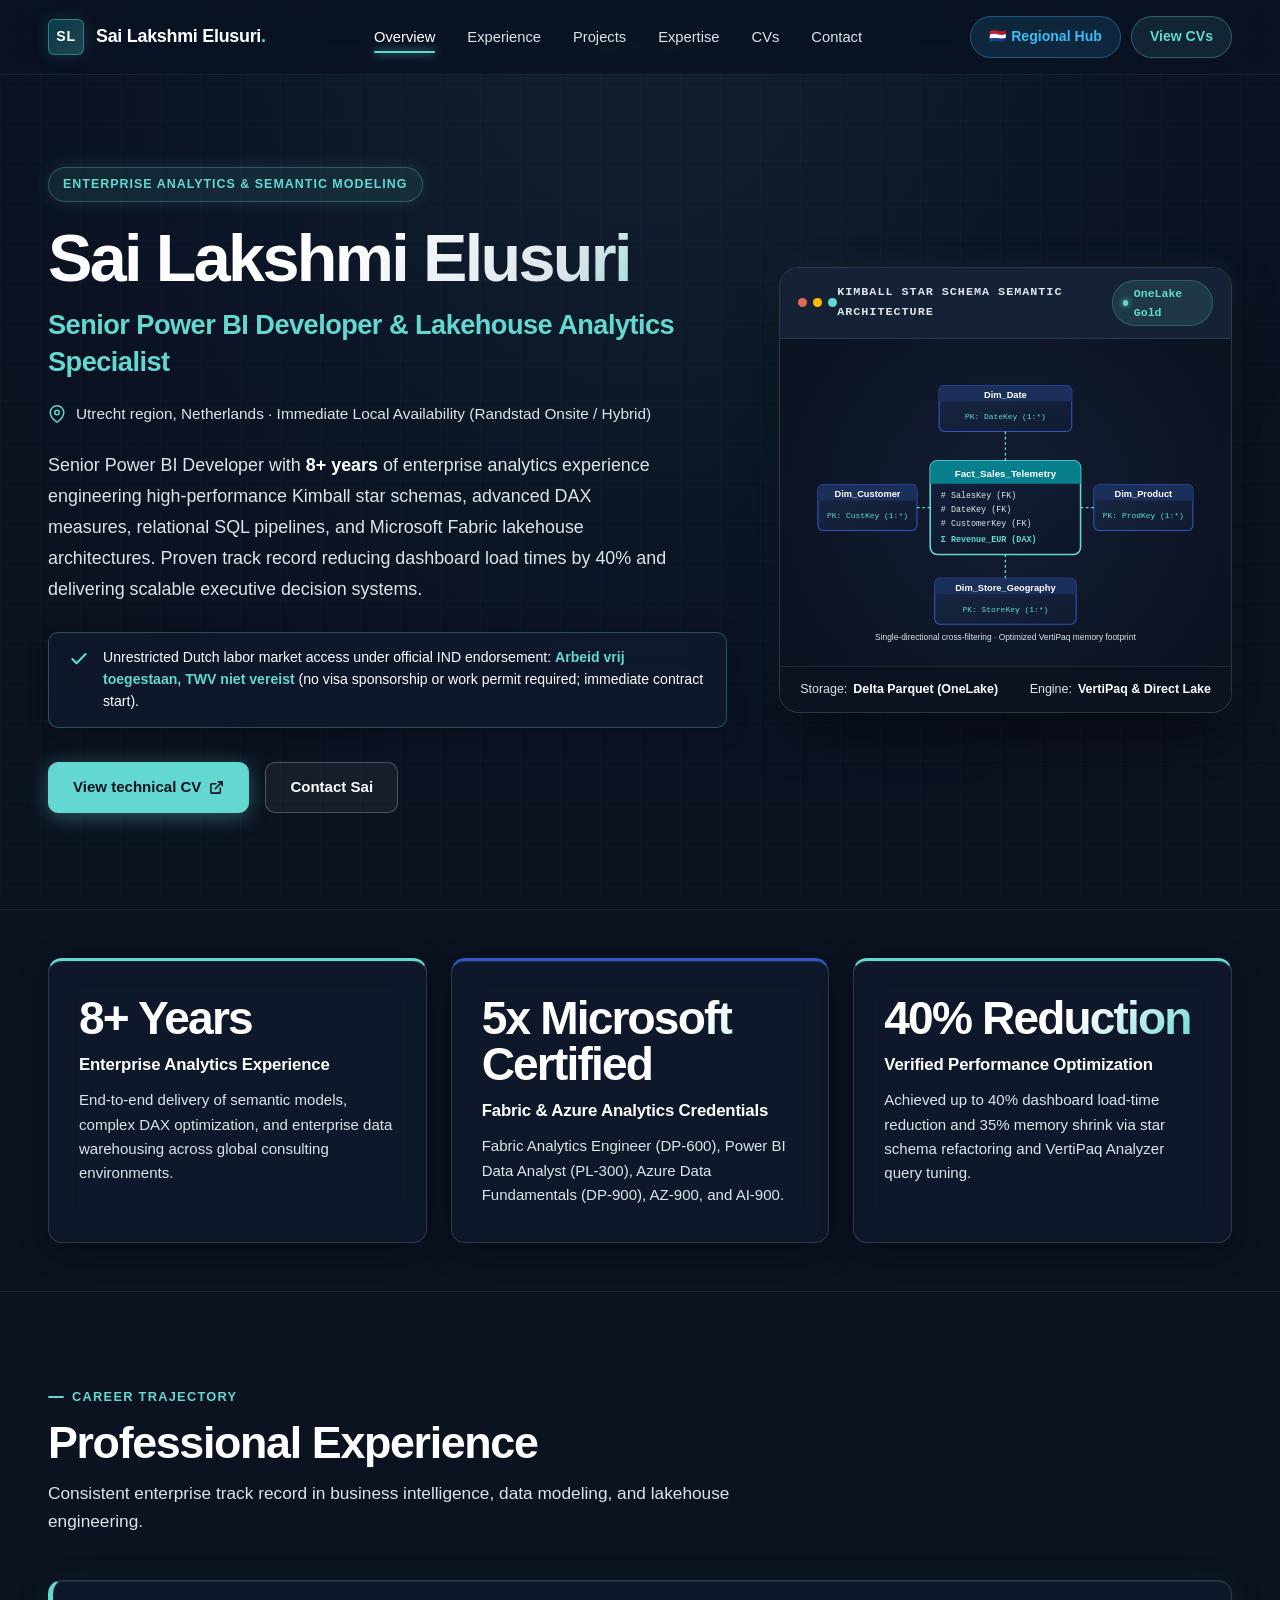
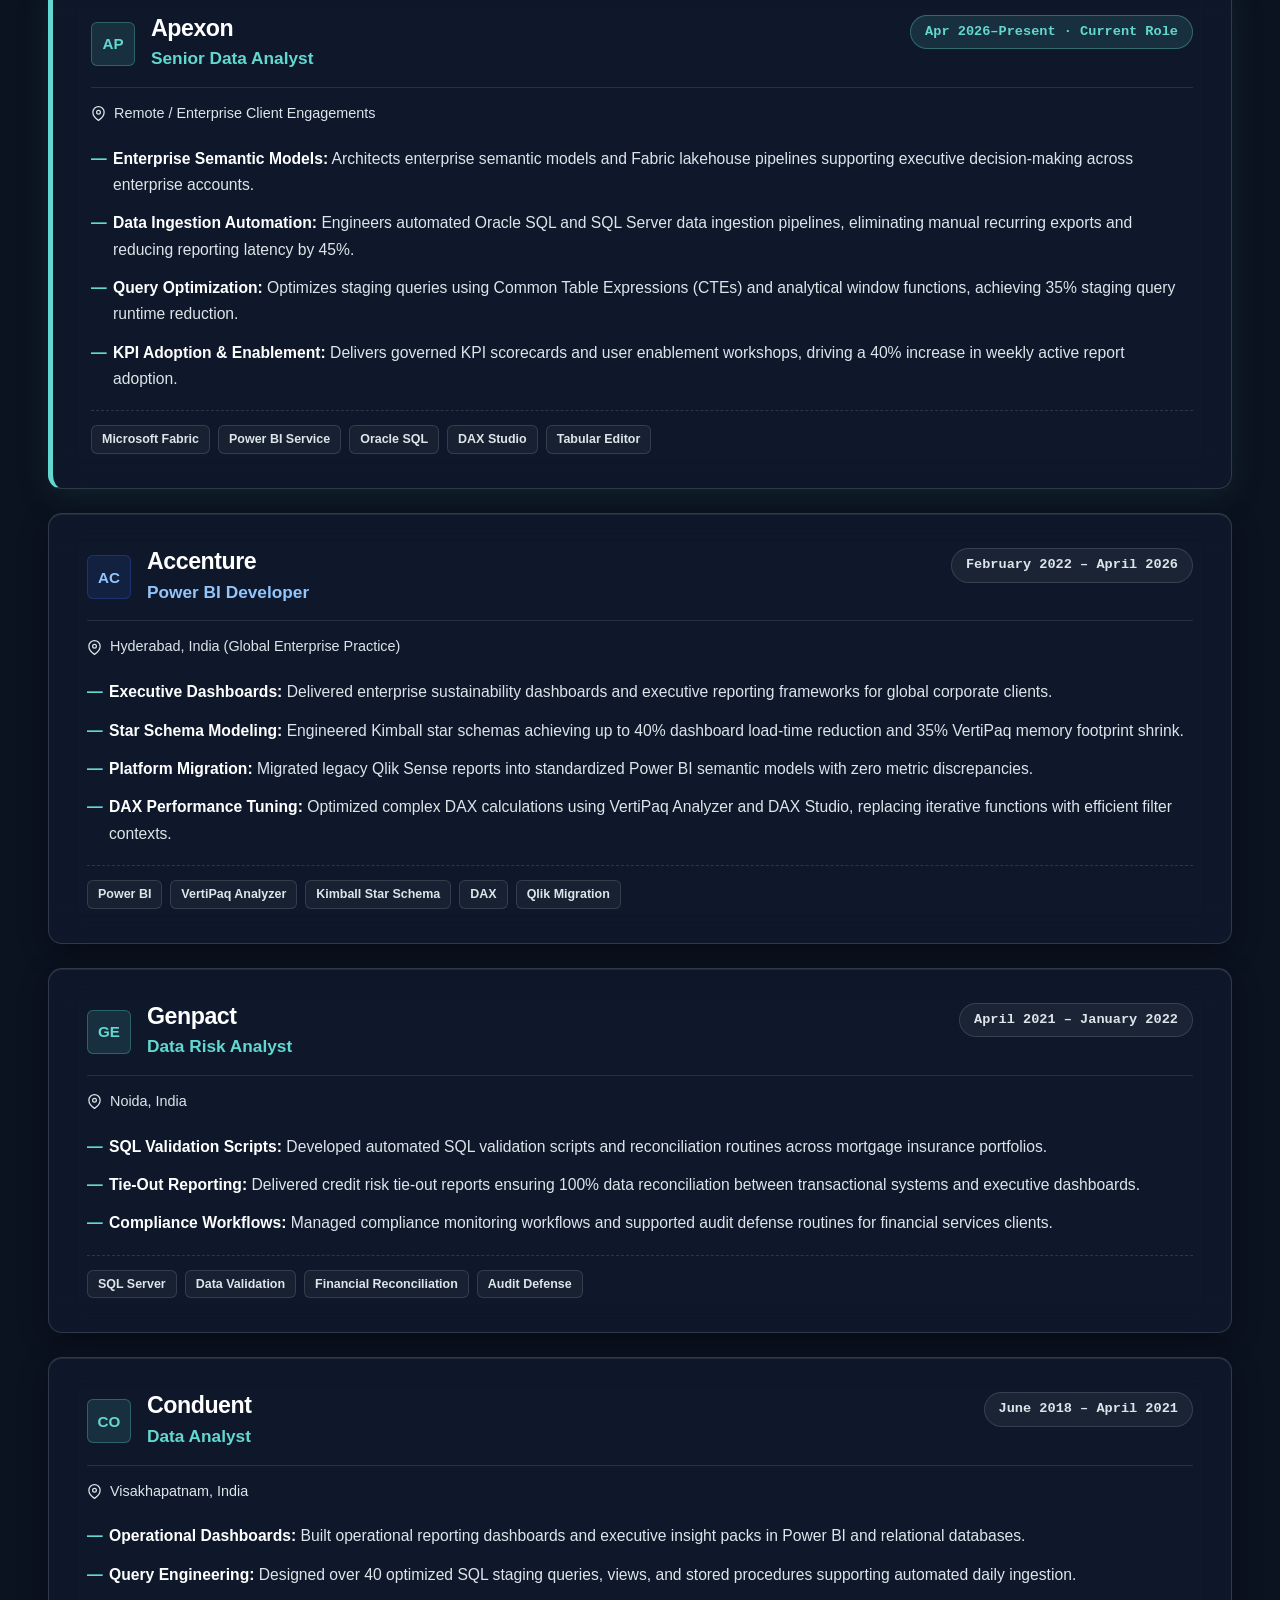
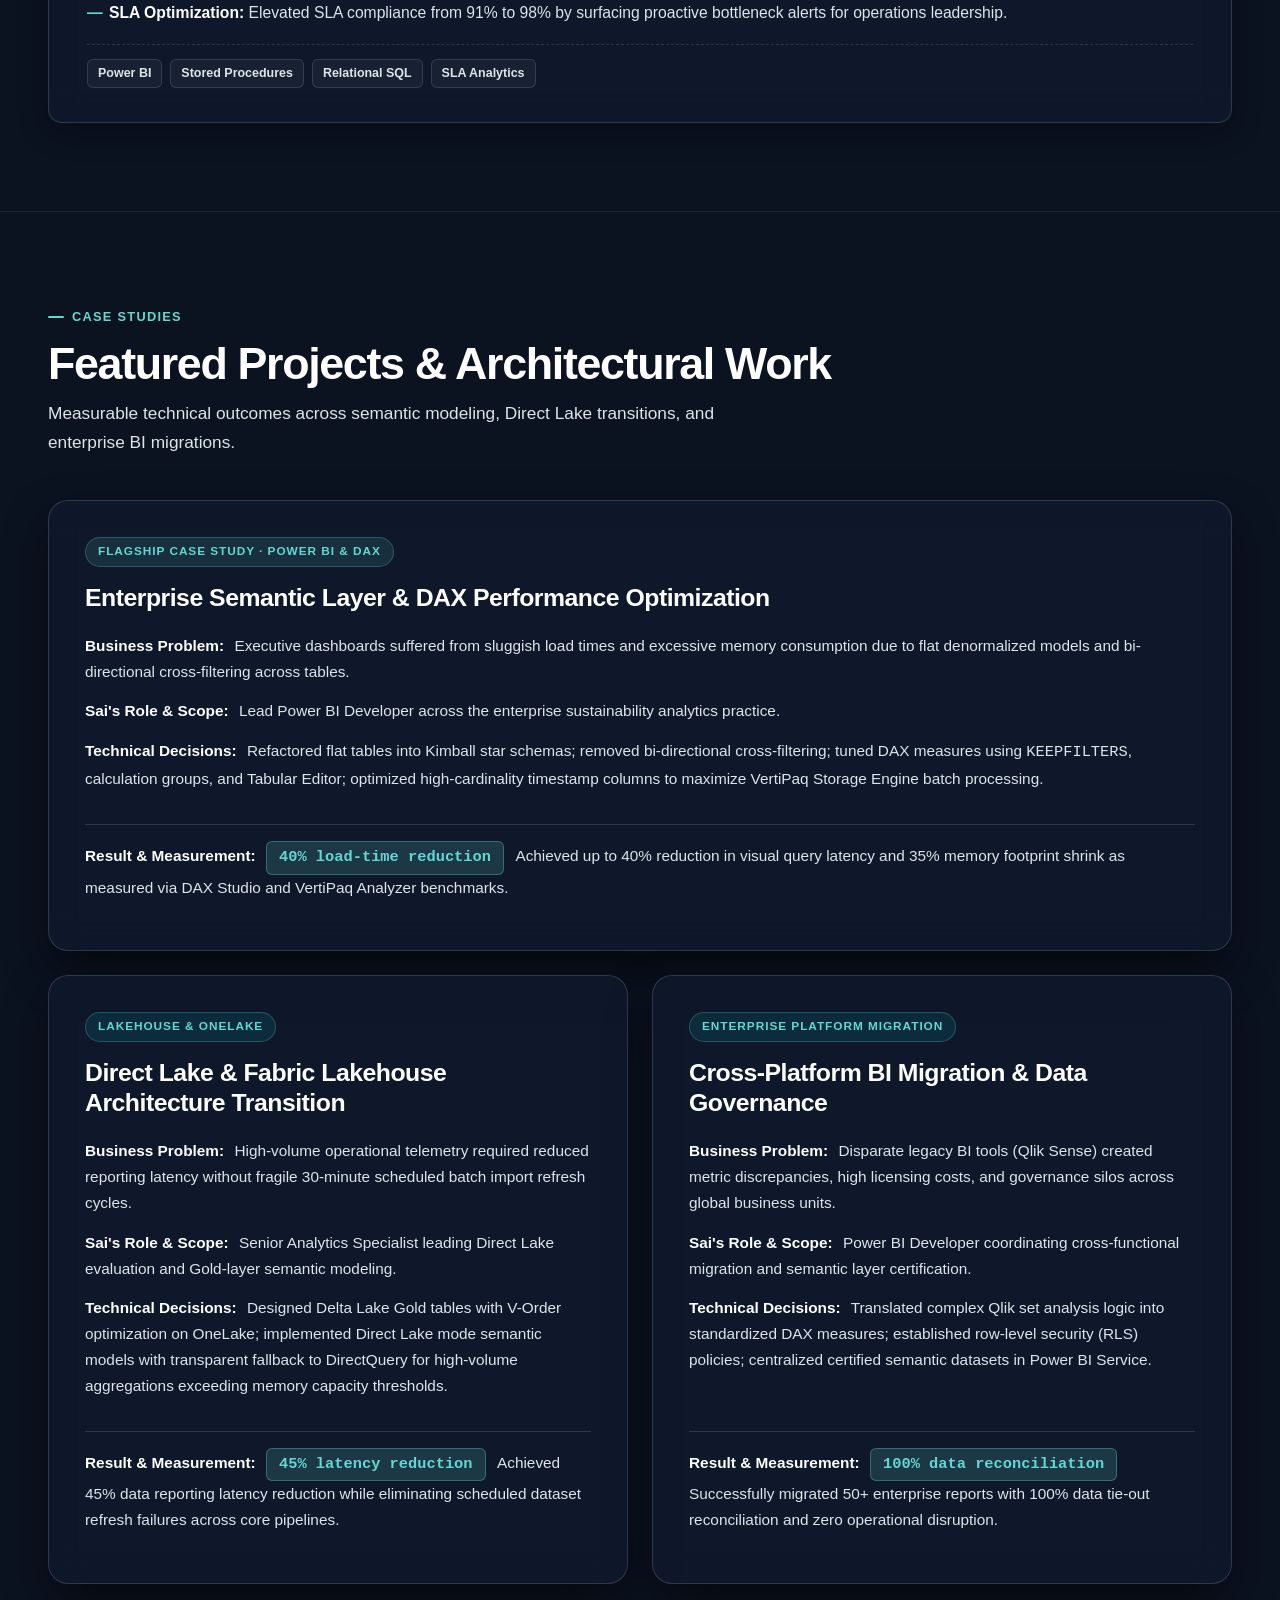
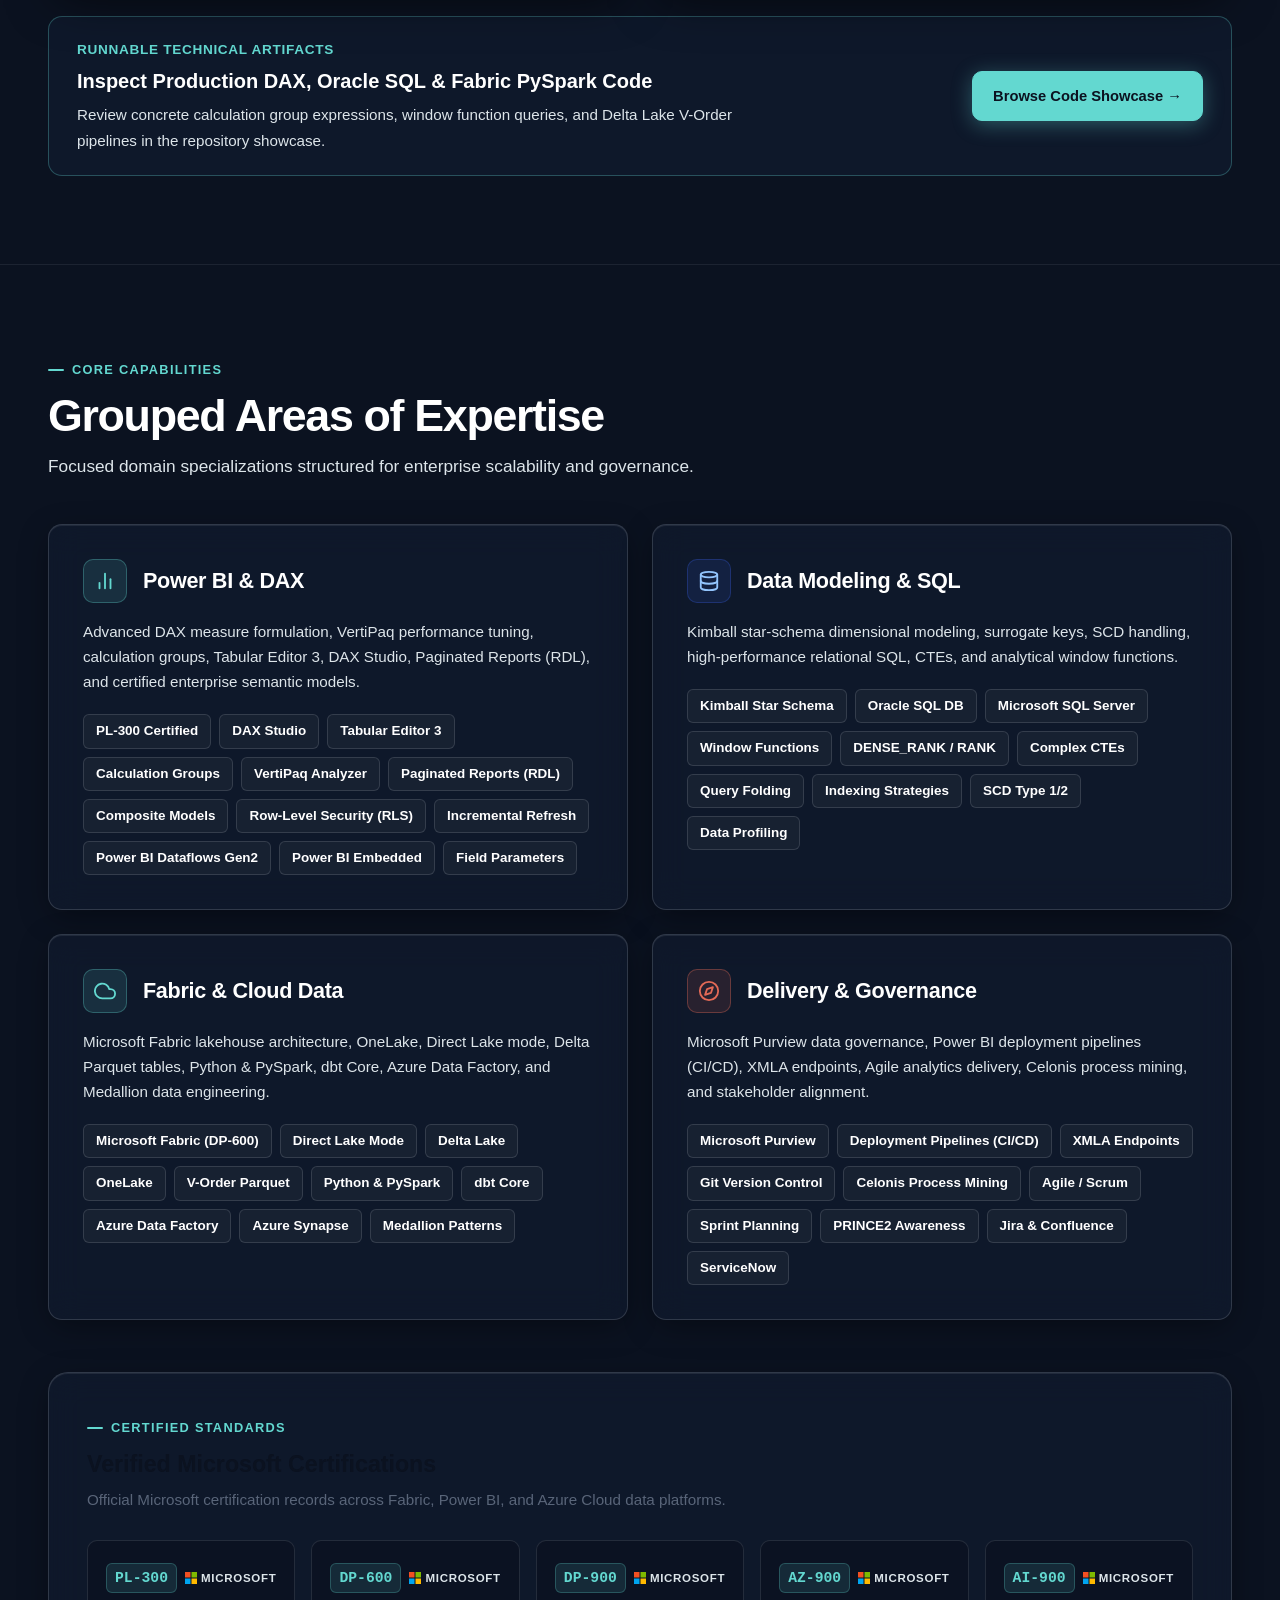
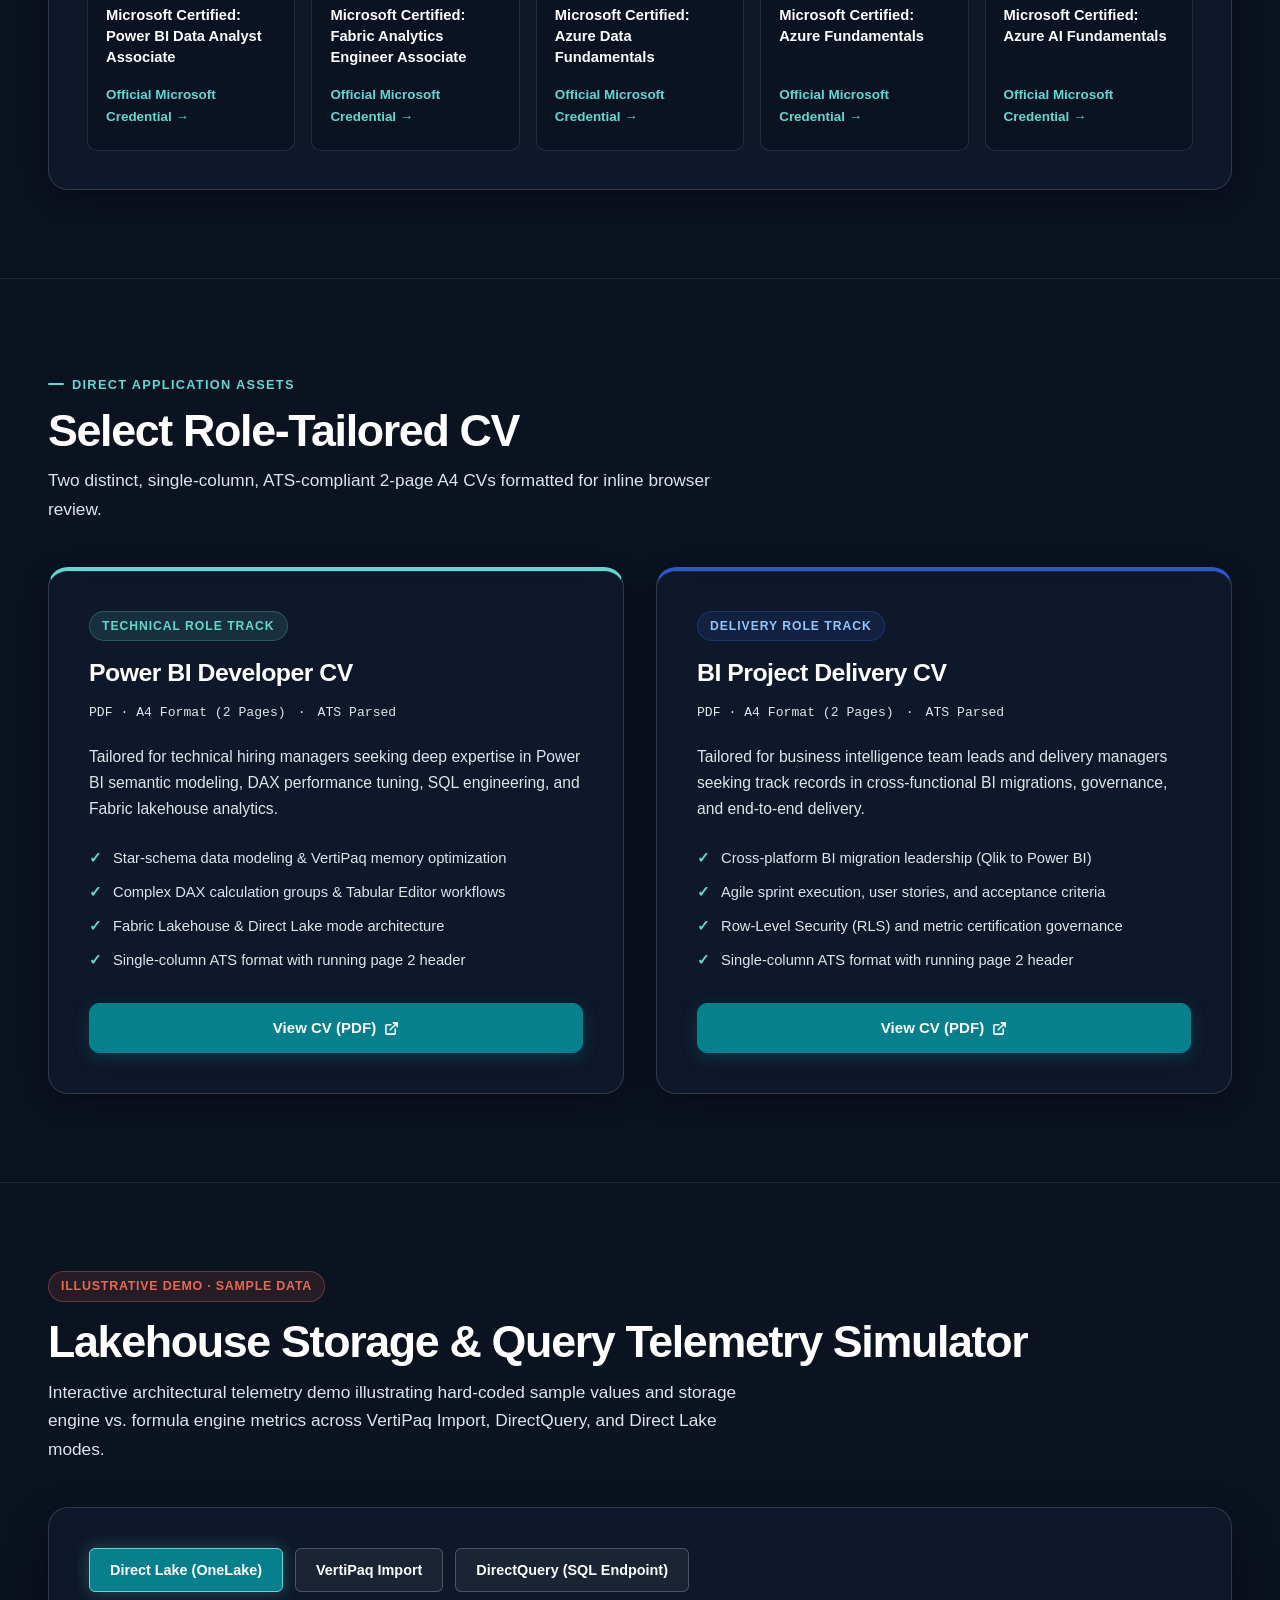
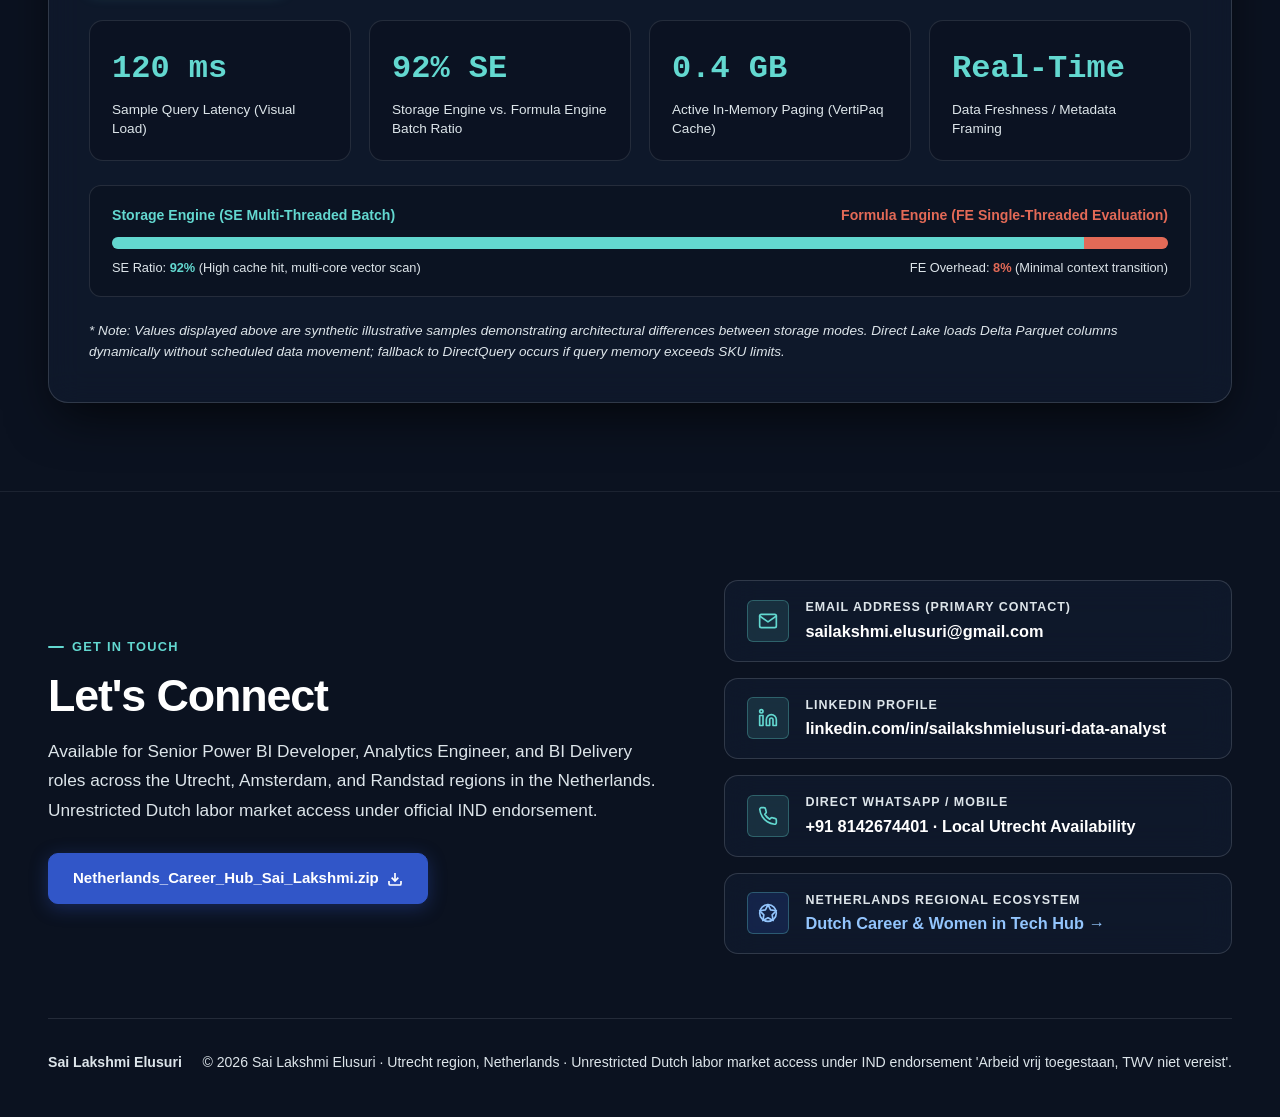
==== index.html @ a6ce211c "feat(optimization): implement comprehensive SEO structured data, a11y, sticky nav, and touch targets" ====
<!DOCTYPE html>
<html lang="en">
<head>
  <meta charset="UTF-8"/>
  <meta name="viewport" content="width=device-width, initial-scale=1.0"/>
  <title>Sai Lakshmi Elusuri | Senior Power BI Developer &amp; Lakehouse Analytics Specialist | Netherlands</title>
  <meta name="description" content="Senior Power BI Developer &amp; Lakehouse Analytics Specialist based in Utrecht region, Netherlands. 8+ years enterprise experience, verified 40% dashboard load-time reduction, Medallion &amp; VertiPaq architecture."/>

  <!-- Canonical & Social Sharing -->
  <link rel="canonical" href="https://sailakshmi1996.github.io/career-hub/"/>
  <meta property="og:type" content="website"/>
  <meta property="og:site_name" content="Sai Lakshmi Elusuri | Netherlands Career Hub"/>
  <meta property="og:title" content="Sai Lakshmi Elusuri | Senior Power BI Developer | Utrecht, Netherlands"/>
  <meta property="og:description" content="Senior Power BI Developer &amp; Lakehouse Analytics Specialist. 8+ years enterprise experience delivering high-performance BI solutions, star-schema semantic modeling, DAX optimization, and Fabric lakehouse analytics."/>
  <meta property="og:url" content="https://sailakshmi1996.github.io/career-hub/"/>
  <meta property="og:locale" content="en_NL"/>

  <!-- Twitter / X Card -->
  <meta name="twitter:card" content="summary_large_image"/>
  <meta name="twitter:title" content="Sai Lakshmi Elusuri | Senior Power BI Developer | Netherlands"/>
  <meta name="twitter:description" content="Senior Power BI Developer &amp; Lakehouse Analytics Specialist based in Utrecht region, Netherlands. 8+ years enterprise experience."/>

  <!-- Schema.org Structured Data -->
  <script type="application/ld+json">
  {
    "@context": "https://schema.org",
    "@type": "ProfilePage",
    "mainEntity": {
      "@type": "Person",
      "name": "Sai Lakshmi Elusuri",
      "jobTitle": "Senior Power BI Developer & Lakehouse Analytics Specialist",
      "url": "https://sailakshmi1996.github.io/career-hub/",
      "address": {
        "@type": "PostalAddress",
        "addressLocality": "Utrecht Region",
        "addressCountry": "NL"
      },
      "knowsAbout": [
        "Power BI",
        "DAX Optimization",
        "VertiPaq Storage Engine",
        "Star Schema Dimensional Modeling",
        "Microsoft Fabric",
        "Azure Data Factory"
      ],
      "hasCredential": [
        {
          "@type": "EducationalOccupationalCredential",
          "name": "Microsoft Certified: Power BI Data Analyst Associate (PL-300)",
          "url": "https://learn.microsoft.com/en-us/credentials/certifications/data-analyst-associate/"
        },
        {
          "@type": "EducationalOccupationalCredential",
          "name": "Microsoft Certified: Fabric Analytics Engineer Associate (DP-600)",
          "url": "https://learn.microsoft.com/en-us/credentials/certifications/fabric-analytics-engineer-associate/"
        },
        {
          "@type": "EducationalOccupationalCredential",
          "name": "Microsoft Certified: Azure Data Fundamentals (DP-900)",
          "url": "https://learn.microsoft.com/en-us/credentials/certifications/azure-data-fundamentals/"
        },
        {
          "@type": "EducationalOccupationalCredential",
          "name": "Microsoft Certified: Azure Fundamentals (AZ-900)",
          "url": "https://learn.microsoft.com/en-us/credentials/certifications/azure-fundamentals/"
        },
        {
          "@type": "EducationalOccupationalCredential",
          "name": "Microsoft Certified: Azure AI Fundamentals (AI-900)",
          "url": "https://learn.microsoft.com/en-us/credentials/certifications/azure-ai-fundamentals/"
        }
      ]
    }
  }
  </script>

  <!-- Favicon: Clean SVG Data URI -->
  <link rel="icon" type="image/svg+xml" href="data:image/svg+xml,%3Csvg xmlns='http://www.w3.org/2000/svg' viewBox='0 0 32 32'%3E%3Crect width='32' height='32' rx='6' fill='%230B1220'/%3E%3Ccircle cx='10' cy='16' r='4' fill='%23087F8C'/%3E%3Ccircle cx='22' cy='10' r='4' fill='%2363D8D0'/%3E%3Ccircle cx='22' cy='22' r='4' fill='%233156C8'/%3E%3Cline x1='10' y1='16' x2='22' y2='10' stroke='%23ffffff' stroke-width='2'/%3E%3Cline x1='10' y1='16' x2='22' y2='22' stroke='%23ffffff' stroke-width='2'/%3E%3C/svg%3E"/>

  <link rel="stylesheet" href="shared.css"/>
</head>
<body>

  <!-- ═══════════════════════════════════════════════════════════
       STICKY TOP NAVIGATION
       ═══════════════════════════════════════════════════════════ -->
  <header class="site-nav">
    <div class="nav-inner">
      <a href="#overview" class="nav-brand">
        <span class="brand-emblem">SL</span>
        <span class="wordmark">Sai Lakshmi Elusuri<span class="wordmark-dot">.</span></span>
      </a>

      <button type="button" class="nav-toggle" id="nav-toggle" aria-label="Toggle navigation menu" aria-expanded="false" aria-controls="nav-menu">
        <svg width="22" height="22" viewBox="0 0 24 24" fill="none" stroke="currentColor" stroke-width="2" stroke-linecap="round" stroke-linejoin="round">
          <line x1="3" y1="12" x2="21" y2="12"></line>
          <line x1="3" y1="6" x2="21" y2="6"></line>
          <line x1="3" y1="18" x2="21" y2="18"></line>
        </svg>
      </button>

      <ul class="nav-menu" id="nav-menu">
        <li><a href="#overview" class="nav-link active">Overview</a></li>
        <li><a href="#experience" class="nav-link">Experience</a></li>
        <li><a href="#projects" class="nav-link">Projects</a></li>
        <li><a href="#expertise" class="nav-link">Expertise</a></li>
        <li><a href="#cvs" class="nav-link">CVs</a></li>
        <li><a href="#contact" class="nav-link">Contact</a></li>
      </ul>

      <div style="display:flex; gap:10px; align-items:center;">
        <a href="dutch-career-hub.html" class="nav-cta-btn" style="background:rgba(56,189,248,0.12); color:#38bdf8; border:1px solid rgba(56,189,248,0.35);">🇳🇱 Regional Hub</a>
        <a href="#cvs" class="nav-cta-btn">View CVs</a>
      </div>
    </div>
  </header>

  <main>
    <!-- ═══════════════════════════════════════════════════════════
         HERO SECTION (60/40 Desktop Split, Deep Navy)
         ═══════════════════════════════════════════════════════════ -->
    <section id="overview" class="hero-section">
      <div class="container">
        <div class="hero-grid">
          <div class="hero-content">
            <div class="hero-eyebrow-badge">Enterprise Analytics &amp; Semantic Modeling</div>
            <h1 class="hero-name">Sai Lakshmi Elusuri</h1>
            <div class="hero-primary-role">Senior Power BI Developer &amp; Lakehouse Analytics Specialist</div>
            <div class="hero-location">
              <svg width="18" height="18" viewBox="0 0 24 24" fill="none" stroke="currentColor" stroke-width="2" stroke-linecap="round" stroke-linejoin="round"><path d="M21 10c0 7-9 13-9 13s-9-6-9-13a9 9 0 0 1 18 0z"></path><circle cx="12" cy="10" r="3"></circle></svg>
              <span>Utrecht region, Netherlands · Immediate Local Availability (Randstad Onsite / Hybrid)</span>
            </div>
            
            <p class="hero-summary">
              Senior Power BI Developer with <strong>8+ years</strong> of enterprise analytics experience engineering high-performance Kimball star schemas, advanced DAX measures, relational SQL pipelines, and Microsoft Fabric lakehouse architectures. Proven track record reducing dashboard load times by 40% and delivering scalable executive decision systems.
            </p>

            <div class="hero-auth-note">
              <svg width="20" height="20" viewBox="0 0 24 24" fill="none" stroke="currentColor" stroke-width="2.5" stroke-linecap="round" stroke-linejoin="round"><polyline points="20 6 9 17 4 12"></polyline></svg>
              <div>
                Unrestricted Dutch labor market access under official IND endorsement: <strong>Arbeid vrij toegestaan, TWV niet vereist</strong> (no visa sponsorship or work permit required; immediate contract start).
              </div>
            </div>

            <div class="hero-actions">
              <a href="cv_power_bi_developer.pdf" target="_blank" rel="noopener" class="btn btn-hero-primary">
                <span>View technical CV</span>
                <svg width="15" height="15" viewBox="0 0 24 24" fill="none" stroke="currentColor" stroke-width="2.5" stroke-linecap="round" stroke-linejoin="round"><path d="M18 13v6a2 2 0 0 1-2 2H5a2 2 0 0 1-2-2V8a2 2 0 0 1 2-2h6"></path><polyline points="15 3 21 3 21 9"></polyline><line x1="10" y1="14" x2="21" y2="3"></line></svg>
              </a>
              <a href="#contact" class="btn btn-hero-secondary">Contact Sai</a>
            </div>
          </div>

          <div class="hero-graphic-wrap">
            <div class="architecture-diagram-card" aria-label="Kimball Star Schema Semantic Architecture Model">
              <div class="arch-card-header">
                <div class="arch-window-dots">
                  <span class="arch-dot"></span>
                  <span class="arch-dot"></span>
                  <span class="arch-dot"></span>
                </div>
                <span class="arch-tag">KIMBALL STAR SCHEMA SEMANTIC ARCHITECTURE</span>
                <span class="arch-badge-status">OneLake Gold</span>
              </div>

              <div class="arch-svg-container">
                <svg viewBox="0 0 460 330" fill="none" xmlns="http://www.w3.org/2000/svg" style="width: 100%; height: auto;">
                  <!-- Defs for Gradients and Filters -->
                  <defs>
                    <linearGradient id="factGrad" x1="0%" y1="0%" x2="100%" y2="100%">
                      <stop offset="0%" stop-color="#14213d"/>
                      <stop offset="100%" stop-color="#0c1626"/>
                    </linearGradient>
                    <linearGradient id="dimGrad" x1="0%" y1="0%" x2="100%" y2="100%">
                      <stop offset="0%" stop-color="#182744"/>
                      <stop offset="100%" stop-color="#101b30"/>
                    </linearGradient>
                  </defs>

                  <!-- Central Fact Table -->
                  <g transform="translate(145, 115)">
                    <rect width="170" height="106" rx="8" fill="url(#factGrad)" stroke="#63D8D0" stroke-width="1.8"/>
                    <path d="M0 8C0 3.58 3.58 0 8 0H162C166.42 0 170 3.58 170 8V26H0V8Z" fill="#087F8C"/>
                    <text x="85" y="18" fill="#FFFFFF" font-family="-apple-system, sans-serif" font-size="11" font-weight="700" text-anchor="middle">Fact_Sales_Telemetry</text>
                    <text x="12" y="42" fill="#DDE5EA" font-family="monospace" font-size="9.5"># SalesKey (FK)</text>
                    <text x="12" y="58" fill="#DDE5EA" font-family="monospace" font-size="9.5"># DateKey (FK)</text>
                    <text x="12" y="74" fill="#DDE5EA" font-family="monospace" font-size="9.5"># CustomerKey (FK)</text>
                    <text x="12" y="92" fill="#63D8D0" font-family="monospace" font-size="9.5" font-weight="700">Σ Revenue_EUR (DAX)</text>
                  </g>

                  <!-- Dim_Date (Top) -->
                  <g transform="translate(155, 30)">
                    <rect width="150" height="52" rx="6" fill="url(#dimGrad)" stroke="#3156C8" stroke-width="1.2"/>
                    <path d="M0 6C0 2.68 2.68 0 6 0H144C147.32 0 150 2.68 150 6V18H0V6Z" fill="#1b2f5b"/>
                    <text x="75" y="14" fill="#FFFFFF" font-family="-apple-system, sans-serif" font-size="10.5" font-weight="700" text-anchor="middle">Dim_Date</text>
                    <text x="75" y="38" fill="#63D8D0" font-family="monospace" font-size="9" text-anchor="middle">PK: DateKey (1:*)</text>
                    <!-- Connector line -->
                    <line x1="75" y1="52" x2="75" y2="85" stroke="#63D8D0" stroke-width="1.5" stroke-dasharray="3 3"/>
                  </g>

                  <!-- Dim_Customer (Left) -->
                  <g transform="translate(18, 142)">
                    <rect width="112" height="52" rx="6" fill="url(#dimGrad)" stroke="#3156C8" stroke-width="1.2"/>
                    <path d="M0 6C0 2.68 2.68 0 6 0H106C109.32 0 112 2.68 112 6V18H0V6Z" fill="#1b2f5b"/>
                    <text x="56" y="14" fill="#FFFFFF" font-family="-apple-system, sans-serif" font-size="10.5" font-weight="700" text-anchor="middle">Dim_Customer</text>
                    <text x="56" y="38" fill="#63D8D0" font-family="monospace" font-size="9" text-anchor="middle">PK: CustKey (1:*)</text>
                    <!-- Connector line -->
                    <line x1="112" y1="26" x2="127" y2="26" stroke="#63D8D0" stroke-width="1.5" stroke-dasharray="3 3"/>
                  </g>

                  <!-- Dim_Product (Right) -->
                  <g transform="translate(330, 142)">
                    <rect width="112" height="52" rx="6" fill="url(#dimGrad)" stroke="#3156C8" stroke-width="1.2"/>
                    <path d="M0 6C0 2.68 2.68 0 6 0H106C109.32 0 112 2.68 112 6V18H0V6Z" fill="#1b2f5b"/>
                    <text x="56" y="14" fill="#FFFFFF" font-family="-apple-system, sans-serif" font-size="10.5" font-weight="700" text-anchor="middle">Dim_Product</text>
                    <text x="56" y="38" fill="#63D8D0" font-family="monospace" font-size="9" text-anchor="middle">PK: ProdKey (1:*)</text>
                    <!-- Connector line -->
                    <line x1="-15" y1="26" x2="0" y2="26" stroke="#63D8D0" stroke-width="1.5" stroke-dasharray="3 3"/>
                  </g>

                  <!-- Dim_Store (Bottom) -->
                  <g transform="translate(150, 248)">
                    <rect width="160" height="52" rx="6" fill="url(#dimGrad)" stroke="#3156C8" stroke-width="1.2"/>
                    <path d="M0 6C0 2.68 2.68 0 6 0H154C157.32 0 160 2.68 160 6V18H0V6Z" fill="#1b2f5b"/>
                    <text x="80" y="14" fill="#FFFFFF" font-family="-apple-system, sans-serif" font-size="10.5" font-weight="700" text-anchor="middle">Dim_Store_Geography</text>
                    <text x="80" y="38" fill="#63D8D0" font-family="monospace" font-size="9" text-anchor="middle">PK: StoreKey (1:*)</text>
                    <!-- Connector line -->
                    <line x1="80" y1="-27" x2="80" y2="0" stroke="#63D8D0" stroke-width="1.5" stroke-dasharray="3 3"/>
                  </g>

                  <text x="230" y="318" fill="#DDE5EA" font-family="-apple-system, sans-serif" font-size="9.5" text-anchor="middle">Single-directional cross-filtering · Optimized VertiPaq memory footprint</text>
                </svg>
              </div>

              <div class="arch-card-footer">
                <span class="arch-spec-item">Storage: <strong>Delta Parquet (OneLake)</strong></span>
                <span class="arch-spec-item">Engine: <strong>VertiPaq &amp; Direct Lake</strong></span>
              </div>
            </div>
          </div>
        </div>
      </div>
    </section>

    <!-- ═══════════════════════════════════════════════════════════
         PROOF STRIP (3 Metric Cards)
         ═══════════════════════════════════════════════════════════ -->
    <section class="proof-strip">
      <div class="container">
        <div class="proof-grid">
          <div class="proof-card">
            <div class="proof-metric">8+ Years</div>
            <div class="proof-label">Enterprise Analytics Experience</div>
            <div class="proof-context">End-to-end delivery of semantic models, complex DAX optimization, and enterprise data warehousing across global consulting environments.</div>
          </div>

          <div class="proof-card">
            <div class="proof-metric">5x Microsoft Certified</div>
            <div class="proof-label">Fabric &amp; Azure Analytics Credentials</div>
            <div class="proof-context">Fabric Analytics Engineer (DP-600), Power BI Data Analyst (PL-300), Azure Data Fundamentals (DP-900), AZ-900, and AI-900.</div>
          </div>

          <div class="proof-card">
            <div class="proof-metric">40% Reduction</div>
            <div class="proof-label">Verified Performance Optimization</div>
            <div class="proof-context">Achieved up to 40% dashboard load-time reduction and 35% memory shrink via star schema refactoring and VertiPaq Analyzer query tuning.</div>
          </div>
        </div>
      </div>
    </section>

    <!-- ═══════════════════════════════════════════════════════════
         EXPERIENCE TIMELINE
         ═══════════════════════════════════════════════════════════ -->
    <section id="experience" class="section-experience">
      <div class="container">
        <div class="section-title-wrap">
          <div class="section-eyebrow">Career Trajectory</div>
          <h2 class="section-heading">Professional Experience</h2>
          <p class="section-desc">Consistent enterprise track record in business intelligence, data modeling, and lakehouse engineering.</p>
        </div>

        <div class="timeline">
          <!-- Role 1: Apexon (Current) -->
          <article class="timeline-item role-current">
            <div class="role-header">
              <div class="role-company-wrap">
                <div class="company-avatar">AP</div>
                <div>
                  <h3 class="role-company">Apexon</h3>
                  <div class="role-title">Senior Data Analyst</div>
                </div>
              </div>
              <span class="role-dates role-badge-current">Apr 2026–Present · Current Role</span>
            </div>
            <div class="role-location">
              <svg width="15" height="15" viewBox="0 0 24 24" fill="none" stroke="currentColor" stroke-width="2"><path d="M21 10c0 7-9 13-9 13s-9-6-9-13a9 9 0 0 1 18 0z"></path><circle cx="12" cy="10" r="3"></circle></svg>
              <span>Remote / Enterprise Client Engagements</span>
            </div>
            <ul class="role-bullets">
              <li><strong>Enterprise Semantic Models:</strong> Architects enterprise semantic models and Fabric lakehouse pipelines supporting executive decision-making across enterprise accounts.</li>
              <li><strong>Data Ingestion Automation:</strong> Engineers automated Oracle SQL and SQL Server data ingestion pipelines, eliminating manual recurring exports and reducing reporting latency by 45%.</li>
              <li><strong>Query Optimization:</strong> Optimizes staging queries using Common Table Expressions (CTEs) and analytical window functions, achieving 35% staging query runtime reduction.</li>
              <li><strong>KPI Adoption &amp; Enablement:</strong> Delivers governed KPI scorecards and user enablement workshops, driving a 40% increase in weekly active report adoption.</li>
            </ul>
            <div class="role-tag-cloud">
              <span class="role-tag">Microsoft Fabric</span>
              <span class="role-tag">Power BI Service</span>
              <span class="role-tag">Oracle SQL</span>
              <span class="role-tag">DAX Studio</span>
              <span class="role-tag">Tabular Editor</span>
            </div>
          </article>

          <!-- Role 2: Accenture -->
          <article class="timeline-item">
            <div class="role-header">
              <div class="role-company-wrap">
                <div class="company-avatar">AC</div>
                <div>
                  <h3 class="role-company">Accenture</h3>
                  <div class="role-title">Power BI Developer</div>
                </div>
              </div>
              <span class="role-dates">February 2022 – April 2026</span>
            </div>
            <div class="role-location">
              <svg width="15" height="15" viewBox="0 0 24 24" fill="none" stroke="currentColor" stroke-width="2"><path d="M21 10c0 7-9 13-9 13s-9-6-9-13a9 9 0 0 1 18 0z"></path><circle cx="12" cy="10" r="3"></circle></svg>
              <span>Hyderabad, India (Global Enterprise Practice)</span>
            </div>
            <ul class="role-bullets">
              <li><strong>Executive Dashboards:</strong> Delivered enterprise sustainability dashboards and executive reporting frameworks for global corporate clients.</li>
              <li><strong>Star Schema Modeling:</strong> Engineered Kimball star schemas achieving up to 40% dashboard load-time reduction and 35% VertiPaq memory footprint shrink.</li>
              <li><strong>Platform Migration:</strong> Migrated legacy Qlik Sense reports into standardized Power BI semantic models with zero metric discrepancies.</li>
              <li><strong>DAX Performance Tuning:</strong> Optimized complex DAX calculations using VertiPaq Analyzer and DAX Studio, replacing iterative functions with efficient filter contexts.</li>
            </ul>
            <div class="role-tag-cloud">
              <span class="role-tag">Power BI</span>
              <span class="role-tag">VertiPaq Analyzer</span>
              <span class="role-tag">Kimball Star Schema</span>
              <span class="role-tag">DAX</span>
              <span class="role-tag">Qlik Migration</span>
            </div>
          </article>

          <!-- Role 3: Genpact -->
          <article class="timeline-item">
            <div class="role-header">
              <div class="role-company-wrap">
                <div class="company-avatar">GE</div>
                <div>
                  <h3 class="role-company">Genpact</h3>
                  <div class="role-title">Data Risk Analyst</div>
                </div>
              </div>
              <span class="role-dates">April 2021 – January 2022</span>
            </div>
            <div class="role-location">
              <svg width="15" height="15" viewBox="0 0 24 24" fill="none" stroke="currentColor" stroke-width="2"><path d="M21 10c0 7-9 13-9 13s-9-6-9-13a9 9 0 0 1 18 0z"></path><circle cx="12" cy="10" r="3"></circle></svg>
              <span>Noida, India</span>
            </div>
            <ul class="role-bullets">
              <li><strong>SQL Validation Scripts:</strong> Developed automated SQL validation scripts and reconciliation routines across mortgage insurance portfolios.</li>
              <li><strong>Tie-Out Reporting:</strong> Delivered credit risk tie-out reports ensuring 100% data reconciliation between transactional systems and executive dashboards.</li>
              <li><strong>Compliance Workflows:</strong> Managed compliance monitoring workflows and supported audit defense routines for financial services clients.</li>
            </ul>
            <div class="role-tag-cloud">
              <span class="role-tag">SQL Server</span>
              <span class="role-tag">Data Validation</span>
              <span class="role-tag">Financial Reconciliation</span>
              <span class="role-tag">Audit Defense</span>
            </div>
          </article>

          <!-- Role 4: Conduent -->
          <article class="timeline-item">
            <div class="role-header">
              <div class="role-company-wrap">
                <div class="company-avatar">CO</div>
                <div>
                  <h3 class="role-company">Conduent</h3>
                  <div class="role-title">Data Analyst</div>
                </div>
              </div>
              <span class="role-dates">June 2018 – April 2021</span>
            </div>
            <div class="role-location">
              <svg width="15" height="15" viewBox="0 0 24 24" fill="none" stroke="currentColor" stroke-width="2"><path d="M21 10c0 7-9 13-9 13s-9-6-9-13a9 9 0 0 1 18 0z"></path><circle cx="12" cy="10" r="3"></circle></svg>
              <span>Visakhapatnam, India</span>
            </div>
            <ul class="role-bullets">
              <li><strong>Operational Dashboards:</strong> Built operational reporting dashboards and executive insight packs in Power BI and relational databases.</li>
              <li><strong>Query Engineering:</strong> Designed over 40 optimized SQL staging queries, views, and stored procedures supporting automated daily ingestion.</li>
              <li><strong>SLA Optimization:</strong> Elevated SLA compliance from 91% to 98% by surfacing proactive bottleneck alerts for operations leadership.</li>
            </ul>
            <div class="role-tag-cloud">
              <span class="role-tag">Power BI</span>
              <span class="role-tag">Stored Procedures</span>
              <span class="role-tag">Relational SQL</span>
              <span class="role-tag">SLA Analytics</span>
            </div>
          </article>
        </div>
      </div>
    </section>

    <!-- ═══════════════════════════════════════════════════════════
         PROJECTS BENTO GRID
         ═══════════════════════════════════════════════════════════ -->
    <section id="projects" class="section-projects">
      <div class="container">
        <div class="section-title-wrap">
          <div class="section-eyebrow">Case Studies</div>
          <h2 class="section-heading">Featured Projects &amp; Architectural Work</h2>
          <p class="section-desc">Measurable technical outcomes across semantic modeling, Direct Lake transitions, and enterprise BI migrations.</p>
        </div>

        <div class="bento-grid">
          <!-- Project 1: Featured Bento -->
          <article class="project-card bento-item bento-featured">
            <div>
              <span class="cs-badge">FLAGSHIP CASE STUDY · POWER BI &amp; DAX</span>
              <h3 class="cs-title">Enterprise Semantic Layer &amp; DAX Performance Optimization</h3>
              
              <div class="cs-field">
                <span class="cs-label">Business Problem:</span>
                Executive dashboards suffered from sluggish load times and excessive memory consumption due to flat denormalized models and bi-directional cross-filtering across tables.
              </div>

              <div class="cs-field">
                <span class="cs-label">Sai's Role &amp; Scope:</span>
                Lead Power BI Developer across the enterprise sustainability analytics practice.
              </div>

              <div class="cs-field">
                <span class="cs-label">Technical Decisions:</span>
                Refactored flat tables into Kimball star schemas; removed bi-directional cross-filtering; tuned DAX measures using <code>KEEPFILTERS</code>, calculation groups, and Tabular Editor; optimized high-cardinality timestamp columns to maximize VertiPaq Storage Engine batch processing.
              </div>
            </div>

            <div class="cs-field" style="margin-top: 18px; padding-top: 16px; border-top: 1px solid rgba(221, 229, 234, 0.16); display: flex; align-items: center; justify-content: space-between; flex-wrap: wrap; gap: 12px;">
              <div>
                <span class="cs-label">Result &amp; Measurement:</span>
                <span class="cs-metric-tag">40% load-time reduction</span>
                Achieved up to 40% reduction in visual query latency and 35% memory footprint shrink as measured via DAX Studio and VertiPaq Analyzer benchmarks.
              </div>
            </div>
          </article>

          <!-- Project 2: Half Bento -->
          <article class="project-card bento-item bento-half">
            <div>
              <span class="cs-badge" style="color: var(--bright-teal); background: rgba(8, 127, 140, 0.2);">LAKEHOUSE &amp; ONELAKE</span>
              <h3 class="cs-title">Direct Lake &amp; Fabric Lakehouse Architecture Transition</h3>
              
              <div class="cs-field">
                <span class="cs-label">Business Problem:</span>
                High-volume operational telemetry required reduced reporting latency without fragile 30-minute scheduled batch import refresh cycles.
              </div>

              <div class="cs-field">
                <span class="cs-label">Sai's Role &amp; Scope:</span>
                Senior Analytics Specialist leading Direct Lake evaluation and Gold-layer semantic modeling.
              </div>

              <div class="cs-field">
                <span class="cs-label">Technical Decisions:</span>
                Designed Delta Lake Gold tables with V-Order optimization on OneLake; implemented Direct Lake mode semantic models with transparent fallback to DirectQuery for high-volume aggregations exceeding memory capacity thresholds.
              </div>
            </div>

            <div class="cs-field" style="margin-top: 18px; padding-top: 16px; border-top: 1px solid rgba(221, 229, 234, 0.16);">
              <span class="cs-label">Result &amp; Measurement:</span>
              <span class="cs-metric-tag">45% latency reduction</span>
              Achieved 45% data reporting latency reduction while eliminating scheduled dataset refresh failures across core pipelines.
            </div>
          </article>

          <!-- Project 3: Half Bento -->
          <article class="project-card bento-item bento-half">
            <div>
              <span class="cs-badge" style="color: var(--bright-teal); background: rgba(8, 127, 140, 0.2);">ENTERPRISE PLATFORM MIGRATION</span>
              <h3 class="cs-title">Cross-Platform BI Migration &amp; Data Governance</h3>
              
              <div class="cs-field">
                <span class="cs-label">Business Problem:</span>
                Disparate legacy BI tools (Qlik Sense) created metric discrepancies, high licensing costs, and governance silos across global business units.
              </div>

              <div class="cs-field">
                <span class="cs-label">Sai's Role &amp; Scope:</span>
                Power BI Developer coordinating cross-functional migration and semantic layer certification.
              </div>

              <div class="cs-field">
                <span class="cs-label">Technical Decisions:</span>
                Translated complex Qlik set analysis logic into standardized DAX measures; established row-level security (RLS) policies; centralized certified semantic datasets in Power BI Service.
              </div>
            </div>

            <div class="cs-field" style="margin-top: 18px; padding-top: 16px; border-top: 1px solid rgba(221, 229, 234, 0.16);">
              <span class="cs-label">Result &amp; Measurement:</span>
              <span class="cs-metric-tag">100% data reconciliation</span>
              Successfully migrated 50+ enterprise reports with 100% data tie-out reconciliation and zero operational disruption.
            </div>
          </article>
        </div>

        <!-- Technical Code & Architectural Showcase Banner -->
        <div style="margin-top: 32px; padding: 22px 28px; background: rgba(17, 28, 48, 0.7); border: 1px solid rgba(99, 216, 208, 0.3); border-radius: 14px; display: flex; align-items: center; justify-content: space-between; flex-wrap: wrap; gap: 16px;">
          <div>
            <div style="font-size: 0.85rem; font-weight: 700; color: #63D8D0; letter-spacing: 0.05em; text-transform: uppercase;">Runnable Technical Artifacts</div>
            <h3 style="font-size: 1.25rem; font-weight: 800; color: #FFFFFF; margin-top: 4px;">Inspect Production DAX, Oracle SQL &amp; Fabric PySpark Code</h3>
            <p style="color: #DDE5EA; font-size: 0.95rem; margin-top: 4px; max-width: 680px;">Review concrete calculation group expressions, window function queries, and Delta Lake V-Order pipelines in the repository showcase.</p>
          </div>
          <a href="https://github.com/sailakshmi1996/career-hub/tree/main/technical-showcase" target="_blank" rel="noopener" class="btn btn-hero-primary" style="padding: 12px 20px; font-size: 0.92rem;">
            <span>Browse Code Showcase →</span>
          </a>
        </div>
      </div>
    </section>

    <!-- ═══════════════════════════════════════════════════════════
         GROUPED EXPERTISE DECK (4 Areas)
         ═══════════════════════════════════════════════════════════ -->
    <section id="expertise" class="section-expertise">
      <div class="container">
        <div class="section-title-wrap">
          <div class="section-eyebrow">Core Capabilities</div>
          <h2 class="section-heading">Grouped Areas of Expertise</h2>
          <p class="section-desc">Focused domain specializations structured for enterprise scalability and governance.</p>
        </div>

        <div class="expertise-grid">
          <!-- Area 1 -->
          <div class="expertise-card">
            <div class="expertise-header">
              <div class="expertise-icon-wrap">
                <svg width="22" height="22" viewBox="0 0 24 24" fill="none" stroke="currentColor" stroke-width="2" stroke-linecap="round" stroke-linejoin="round"><line x1="18" y1="20" x2="18" y2="10"></line><line x1="12" y1="20" x2="12" y2="4"></line><line x1="6" y1="20" x2="6" y2="14"></line></svg>
              </div>
              <h3 class="expertise-area-title">Power BI &amp; DAX</h3>
            </div>
            <p class="expertise-desc">Advanced DAX measure formulation, VertiPaq performance tuning, calculation groups, Tabular Editor 3, DAX Studio, Paginated Reports (RDL), and certified enterprise semantic models.</p>
            <div class="expertise-skills-list">
              <span class="expertise-chip">PL-300 Certified</span>
              <span class="expertise-chip">DAX Studio</span>
              <span class="expertise-chip">Tabular Editor 3</span>
              <span class="expertise-chip">Calculation Groups</span>
              <span class="expertise-chip">VertiPaq Analyzer</span>
              <span class="expertise-chip">Paginated Reports (RDL)</span>
              <span class="expertise-chip">Composite Models</span>
              <span class="expertise-chip">Row-Level Security (RLS)</span>
              <span class="expertise-chip">Incremental Refresh</span>
              <span class="expertise-chip">Power BI Dataflows Gen2</span>
              <span class="expertise-chip">Power BI Embedded</span>
              <span class="expertise-chip">Field Parameters</span>
            </div>
          </div>

          <!-- Area 2 -->
          <div class="expertise-card">
            <div class="expertise-header">
              <div class="expertise-icon-wrap">
                <svg width="22" height="22" viewBox="0 0 24 24" fill="none" stroke="currentColor" stroke-width="2" stroke-linecap="round" stroke-linejoin="round"><ellipse cx="12" cy="5" rx="9" ry="3"></ellipse><path d="M21 12c0 1.66-4 3-9 3s-9-1.34-9-3"></path><path d="M3 5v14c0 1.66 4 3 9 3s9-1.34 9-3V5"></path></svg>
              </div>
              <h3 class="expertise-area-title">Data Modeling &amp; SQL</h3>
            </div>
            <p class="expertise-desc">Kimball star-schema dimensional modeling, surrogate keys, SCD handling, high-performance relational SQL, CTEs, and analytical window functions.</p>
            <div class="expertise-skills-list">
              <span class="expertise-chip">Kimball Star Schema</span>
              <span class="expertise-chip">Oracle SQL DB</span>
              <span class="expertise-chip">Microsoft SQL Server</span>
              <span class="expertise-chip">Window Functions</span>
              <span class="expertise-chip">DENSE_RANK / RANK</span>
              <span class="expertise-chip">Complex CTEs</span>
              <span class="expertise-chip">Query Folding</span>
              <span class="expertise-chip">Indexing Strategies</span>
              <span class="expertise-chip">SCD Type 1/2</span>
              <span class="expertise-chip">Data Profiling</span>
            </div>
          </div>

          <!-- Area 3 -->
          <div class="expertise-card">
            <div class="expertise-header">
              <div class="expertise-icon-wrap">
                <svg width="22" height="22" viewBox="0 0 24 24" fill="none" stroke="currentColor" stroke-width="2" stroke-linecap="round" stroke-linejoin="round"><path d="M18 10h-1.26A8 8 0 1 0 9 20h9a5 5 0 0 0 0-10z"></path></svg>
              </div>
              <h3 class="expertise-area-title">Fabric &amp; Cloud Data</h3>
            </div>
            <p class="expertise-desc">Microsoft Fabric lakehouse architecture, OneLake, Direct Lake mode, Delta Parquet tables, Python &amp; PySpark, dbt Core, Azure Data Factory, and Medallion data engineering.</p>
            <div class="expertise-skills-list">
              <span class="expertise-chip">Microsoft Fabric (DP-600)</span>
              <span class="expertise-chip">Direct Lake Mode</span>
              <span class="expertise-chip">Delta Lake</span>
              <span class="expertise-chip">OneLake</span>
              <span class="expertise-chip">V-Order Parquet</span>
              <span class="expertise-chip">Python &amp; PySpark</span>
              <span class="expertise-chip">dbt Core</span>
              <span class="expertise-chip">Azure Data Factory</span>
              <span class="expertise-chip">Azure Synapse</span>
              <span class="expertise-chip">Medallion Patterns</span>
            </div>
          </div>

          <!-- Area 4 -->
          <div class="expertise-card">
            <div class="expertise-header">
              <div class="expertise-icon-wrap">
                <svg width="22" height="22" viewBox="0 0 24 24" fill="none" stroke="currentColor" stroke-width="2" stroke-linecap="round" stroke-linejoin="round"><circle cx="12" cy="12" r="10"></circle><polygon points="16.24 7.76 14.12 14.12 7.76 16.24 9.88 9.88 16.24 7.76"></polygon></svg>
              </div>
              <h3 class="expertise-area-title">Delivery &amp; Governance</h3>
            </div>
            <p class="expertise-desc">Microsoft Purview data governance, Power BI deployment pipelines (CI/CD), XMLA endpoints, Agile analytics delivery, Celonis process mining, and stakeholder alignment.</p>
            <div class="expertise-skills-list">
              <span class="expertise-chip">Microsoft Purview</span>
              <span class="expertise-chip">Deployment Pipelines (CI/CD)</span>
              <span class="expertise-chip">XMLA Endpoints</span>
              <span class="expertise-chip">Git Version Control</span>
              <span class="expertise-chip">Celonis Process Mining</span>
              <span class="expertise-chip">Agile / Scrum</span>
              <span class="expertise-chip">Sprint Planning</span>
              <span class="expertise-chip">PRINCE2 Awareness</span>
              <span class="expertise-chip">Jira &amp; Confluence</span>
              <span class="expertise-chip">ServiceNow</span>
            </div>
          </div>
        </div>

        <!-- Verified Certifications Sub-Section -->
        <div class="section-certifications">
          <div>
            <div class="section-eyebrow" style="margin-bottom: 6px;">Certified Standards</div>
            <h3 style="font-family: var(--font-display); font-size: 1.45rem; font-weight: 800; color: var(--deep-navy);">Verified Microsoft Certifications</h3>
            <p style="color: var(--muted-text); font-size: 0.95rem; margin-top: 4px;">Official Microsoft certification records across Fabric, Power BI, and Azure Cloud data platforms.</p>
          </div>
          
          <div class="certs-grid">
            <div class="cert-card">
              <div class="cert-badge-row">
                <span class="cert-code">PL-300</span>
                <span class="cert-issuer">
                  <svg width="12" height="12" viewBox="0 0 24 24" fill="none"><rect width="11" height="11" fill="#F25022"/><rect x="13" width="11" height="11" fill="#7FBA00"/><rect y="13" width="11" height="11" fill="#00A4EF"/><rect x="13" y="13" width="11" height="11" fill="#FFB900"/></svg>
                  Microsoft
                </span>
              </div>
              <div class="cert-name">Microsoft Certified: Power BI Data Analyst Associate</div>
              <a href="https://learn.microsoft.com/en-us/credentials/certifications/power-bi-data-analyst-associate/" target="_blank" rel="noopener" class="cert-link">Official Microsoft Credential →</a>
            </div>

            <div class="cert-card">
              <div class="cert-badge-row">
                <span class="cert-code">DP-600</span>
                <span class="cert-issuer">
                  <svg width="12" height="12" viewBox="0 0 24 24" fill="none"><rect width="11" height="11" fill="#F25022"/><rect x="13" width="11" height="11" fill="#7FBA00"/><rect y="13" width="11" height="11" fill="#00A4EF"/><rect x="13" y="13" width="11" height="11" fill="#FFB900"/></svg>
                  Microsoft
                </span>
              </div>
              <div class="cert-name">Microsoft Certified: Fabric Analytics Engineer Associate</div>
              <a href="https://learn.microsoft.com/en-us/credentials/certifications/fabric-analytics-engineer-associate/" target="_blank" rel="noopener" class="cert-link">Official Microsoft Credential →</a>
            </div>

            <div class="cert-card">
              <div class="cert-badge-row">
                <span class="cert-code">DP-900</span>
                <span class="cert-issuer">
                  <svg width="12" height="12" viewBox="0 0 24 24" fill="none"><rect width="11" height="11" fill="#F25022"/><rect x="13" width="11" height="11" fill="#7FBA00"/><rect y="13" width="11" height="11" fill="#00A4EF"/><rect x="13" y="13" width="11" height="11" fill="#FFB900"/></svg>
                  Microsoft
                </span>
              </div>
              <div class="cert-name">Microsoft Certified: Azure Data Fundamentals</div>
              <a href="https://learn.microsoft.com/en-us/credentials/certifications/azure-data-fundamentals/" target="_blank" rel="noopener" class="cert-link">Official Microsoft Credential →</a>
            </div>

            <div class="cert-card">
              <div class="cert-badge-row">
                <span class="cert-code">AZ-900</span>
                <span class="cert-issuer">
                  <svg width="12" height="12" viewBox="0 0 24 24" fill="none"><rect width="11" height="11" fill="#F25022"/><rect x="13" width="11" height="11" fill="#7FBA00"/><rect y="13" width="11" height="11" fill="#00A4EF"/><rect x="13" y="13" width="11" height="11" fill="#FFB900"/></svg>
                  Microsoft
                </span>
              </div>
              <div class="cert-name">Microsoft Certified: Azure Fundamentals</div>
              <a href="https://learn.microsoft.com/en-us/credentials/certifications/azure-fundamentals/" target="_blank" rel="noopener" class="cert-link">Official Microsoft Credential →</a>
            </div>

            <div class="cert-card">
              <div class="cert-badge-row">
                <span class="cert-code">AI-900</span>
                <span class="cert-issuer">
                  <svg width="12" height="12" viewBox="0 0 24 24" fill="none"><rect width="11" height="11" fill="#F25022"/><rect x="13" width="11" height="11" fill="#7FBA00"/><rect y="13" width="11" height="11" fill="#00A4EF"/><rect x="13" y="13" width="11" height="11" fill="#FFB900"/></svg>
                  Microsoft
                </span>
              </div>
              <div class="cert-name">Microsoft Certified: Azure AI Fundamentals</div>
              <a href="https://learn.microsoft.com/en-us/credentials/certifications/azure-ai-fundamentals/" target="_blank" rel="noopener" class="cert-link">Official Microsoft Credential →</a>
            </div>
          </div>
        </div>
      </div>
    </section>

    <!-- ═══════════════════════════════════════════════════════════
         CV SELECTOR
         ═══════════════════════════════════════════════════════════ -->
    <section id="cvs" class="section-cvs">
      <div class="container">
        <div class="section-title-wrap">
          <div class="section-eyebrow">Direct Application Assets</div>
          <h2 class="section-heading">Select Role-Tailored CV</h2>
          <p class="section-desc">Two distinct, single-column, ATS-compliant 2-page A4 CVs formatted for inline browser review.</p>
        </div>

        <div class="cv-grid">
          <!-- Card 1: Technical CV -->
          <div class="cv-card">
            <div>
              <div class="cv-card-header">
                <span class="cv-target-badge">TECHNICAL ROLE TRACK</span>
                <h3 class="cv-title">Power BI Developer CV</h3>
                <div class="cv-format-meta">
                  <span>PDF · A4 Format (2 Pages)</span>
                  <span>·</span>
                  <span>ATS Parsed</span>
                </div>
              </div>
              <p class="cv-context">
                Tailored for technical hiring managers seeking deep expertise in Power BI semantic modeling, DAX performance tuning, SQL engineering, and Fabric lakehouse analytics.
              </p>
              <ul class="cv-highlights">
                <li>Star-schema data modeling &amp; VertiPaq memory optimization</li>
                <li>Complex DAX calculation groups &amp; Tabular Editor workflows</li>
                <li>Fabric Lakehouse &amp; Direct Lake mode architecture</li>
                <li>Single-column ATS format with running page 2 header</li>
              </ul>
            </div>
            <a href="cv_power_bi_developer.pdf" target="_blank" rel="noopener" class="btn btn-primary">
              <span>View CV (PDF)</span>
              <svg width="15" height="15" viewBox="0 0 24 24" fill="none" stroke="currentColor" stroke-width="2.5" stroke-linecap="round" stroke-linejoin="round"><path d="M18 13v6a2 2 0 0 1-2 2H5a2 2 0 0 1-2-2V8a2 2 0 0 1 2-2h6"></path><polyline points="15 3 21 3 21 9"></polyline><line x1="10" y1="14" x2="21" y2="3"></line></svg>
            </a>
          </div>

          <!-- Card 2: Delivery CV -->
          <div class="cv-card">
            <div>
              <div class="cv-card-header">
                <span class="cv-target-badge">DELIVERY ROLE TRACK</span>
                <h3 class="cv-title">BI Project Delivery CV</h3>
                <div class="cv-format-meta">
                  <span>PDF · A4 Format (2 Pages)</span>
                  <span>·</span>
                  <span>ATS Parsed</span>
                </div>
              </div>
              <p class="cv-context">
                Tailored for business intelligence team leads and delivery managers seeking track records in cross-functional BI migrations, governance, and end-to-end delivery.
              </p>
              <ul class="cv-highlights">
                <li>Cross-platform BI migration leadership (Qlik to Power BI)</li>
                <li>Agile sprint execution, user stories, and acceptance criteria</li>
                <li>Row-Level Security (RLS) and metric certification governance</li>
                <li>Single-column ATS format with running page 2 header</li>
              </ul>
            </div>
            <a href="cv_bi_project_delivery.pdf" target="_blank" rel="noopener" class="btn btn-primary">
              <span>View CV (PDF)</span>
              <svg width="15" height="15" viewBox="0 0 24 24" fill="none" stroke="currentColor" stroke-width="2.5" stroke-linecap="round" stroke-linejoin="round"><path d="M18 13v6a2 2 0 0 1-2 2H5a2 2 0 0 1-2-2V8a2 2 0 0 1 2-2h6"></path><polyline points="15 3 21 3 21 9"></polyline><line x1="10" y1="14" x2="21" y2="3"></line></svg>
            </a>
          </div>
        </div>
      </div>
    </section>

    <!-- ═══════════════════════════════════════════════════════════
         TELEMETRY SIMULATOR (Illustrative Sample Data)
         ═══════════════════════════════════════════════════════════ -->
    <section id="telemetry" class="section-telemetry">
      <div class="container">
        <div class="section-title-wrap">
          <span class="badge-sample">Illustrative Demo · Sample Data</span>
          <h2 class="section-heading">Lakehouse Storage &amp; Query Telemetry Simulator</h2>
          <p class="section-desc">Interactive architectural telemetry demo illustrating hard-coded sample values and storage engine vs. formula engine metrics across VertiPaq Import, DirectQuery, and Direct Lake modes.</p>
        </div>

        <div class="telemetry-container">
          <div class="telemetry-controls" role="group" aria-label="Storage Mode Selection">
            <button type="button" class="telemetry-btn active" id="btn-mode-directlake" aria-label="Select Direct Lake mode telemetry sample" aria-pressed="true">Direct Lake (OneLake)</button>
            <button type="button" class="telemetry-btn" id="btn-mode-import" aria-label="Select VertiPaq Import mode telemetry sample" aria-pressed="false">VertiPaq Import</button>
            <button type="button" class="telemetry-btn" id="btn-mode-dq" aria-label="Select DirectQuery mode telemetry sample" aria-pressed="false">DirectQuery (SQL Endpoint)</button>
          </div>

          <div class="telemetry-stats-grid">
            <div class="telemetry-stat-box">
              <div class="telemetry-stat-val" id="stat-latency">120 ms</div>
              <div class="telemetry-stat-lbl">Sample Query Latency (Visual Load)</div>
            </div>

            <div class="telemetry-stat-box">
              <div class="telemetry-stat-val" id="stat-storage">92% SE</div>
              <div class="telemetry-stat-lbl">Storage Engine vs. Formula Engine Batch Ratio</div>
            </div>

            <div class="telemetry-stat-box">
              <div class="telemetry-stat-val" id="stat-memory">0.4 GB</div>
              <div class="telemetry-stat-lbl">Active In-Memory Paging (VertiPaq Cache)</div>
            </div>

            <div class="telemetry-stat-box">
              <div class="telemetry-stat-val" id="stat-refresh">Real-Time</div>
              <div class="telemetry-stat-lbl">Data Freshness / Metadata Framing</div>
            </div>
          </div>

          <!-- Interactive Storage Engine vs Formula Engine Execution Breakdown -->
          <div style="margin-top: 24px; padding: 18px 22px; background: rgba(11, 18, 32, 0.65); border: 1px solid rgba(221, 229, 234, 0.12); border-radius: 12px;">
            <div style="display: flex; justify-content: space-between; align-items: center; margin-bottom: 10px; font-size: 0.88rem;">
              <span style="color: #63D8D0; font-weight: 700;">Storage Engine (SE Multi-Threaded Batch)</span>
              <span style="color: #E36A57; font-weight: 700;">Formula Engine (FE Single-Threaded Evaluation)</span>
            </div>
            <div style="height: 12px; border-radius: 6px; overflow: hidden; display: flex; background: rgba(221, 229, 234, 0.15);">
              <div id="bar-se" style="width: 92%; background: #63D8D0; transition: width 0.35s ease;" title="Storage Engine (SE)"></div>
              <div id="bar-fe" style="width: 8%; background: #E36A57; transition: width 0.35s ease;" title="Formula Engine (FE)"></div>
            </div>
            <div style="display: flex; justify-content: space-between; margin-top: 8px; font-size: 0.8rem; color: #DDE5EA;">
              <span>SE Ratio: <strong id="lbl-se" style="color: #63D8D0;">92%</strong> (High cache hit, multi-core vector scan)</span>
              <span>FE Overhead: <strong id="lbl-fe" style="color: #E36A57;">8%</strong> (Minimal context transition)</span>
            </div>
          </div>

          <p style="font-size: 0.85rem; color: #DDE5EA; margin-top: 24px; line-height: 1.5; font-style: italic;">
            * Note: Values displayed above are synthetic illustrative samples demonstrating architectural differences between storage modes. Direct Lake loads Delta Parquet columns dynamically without scheduled data movement; fallback to DirectQuery occurs if query memory exceeds SKU limits.
          </p>
        </div>
      </div>
    </section>

    <!-- ═══════════════════════════════════════════════════════════
         CONTACT PANEL & FOOTER
         ═══════════════════════════════════════════════════════════ -->
    <section id="contact" class="section-contact">
      <div class="container">
        <div class="contact-grid">
          <div>
            <div class="section-eyebrow" style="color: var(--bright-teal); margin-bottom: 12px;">Get In Touch</div>
            <h2 class="contact-heading">Let's Connect</h2>
            <p class="contact-text">
              Available for Senior Power BI Developer, Analytics Engineer, and BI Delivery roles across the Utrecht, Amsterdam, and Randstad regions in the Netherlands. Unrestricted Dutch labor market access under official IND endorsement.
            </p>
            <div style="margin-top: 28px;">
              <a href="Netherlands_Career_Hub_Sai_Lakshmi.zip" class="btn btn-bundle">
                <span>Netherlands_Career_Hub_Sai_Lakshmi.zip</span>
                <svg width="16" height="16" viewBox="0 0 24 24" fill="none" stroke="currentColor" stroke-width="2.5"><path d="M21 15v4a2 2 0 0 1-2 2H5a2 2 0 0 1-2-2v-4"></path><polyline points="7 10 12 15 17 10"></polyline><line x1="12" y1="15" x2="12" y2="3"></line></svg>
              </a>
            </div>
          </div>

          <div class="contact-methods">
            <a href="mailto:sailakshmi.elusuri@gmail.com" class="contact-link-item">
              <div class="contact-icon">
                <svg width="20" height="20" viewBox="0 0 24 24" fill="none" stroke="currentColor" stroke-width="2" stroke-linecap="round" stroke-linejoin="round"><path d="M4 4h16c1.1 0 2 .9 2 2v12c0 1.1-.9 2-2 2H4c-1.1 0-2-.9-2-2V6c0-1.1.9-2 2-2z"></path><polyline points="22,6 12,13 2,6"></polyline></svg>
              </div>
              <div>
                <div class="contact-lbl">Email Address (Primary Contact)</div>
                <div class="contact-val">sailakshmi.elusuri@gmail.com</div>
              </div>
            </a>

            <a href="https://www.linkedin.com/in/sailakshmielusuri-data-analyst/" target="_blank" rel="noopener" class="contact-link-item">
              <div class="contact-icon">
                <svg width="20" height="20" viewBox="0 0 24 24" fill="none" stroke="currentColor" stroke-width="2" stroke-linecap="round" stroke-linejoin="round"><path d="M16 8a6 6 0 0 1 6 6v7h-4v-7a2 2 0 0 0-2-2 2 2 0 0 0-2 2v7h-4v-7a6 6 0 0 1 6-6z"></path><rect x="2" y="9" width="4" height="12"></rect><circle cx="4" cy="4" r="2"></circle></svg>
              </div>
              <div>
                <div class="contact-lbl">LinkedIn Profile</div>
                <div class="contact-val">linkedin.com/in/sailakshmielusuri-data-analyst</div>
              </div>
            </a>

            <a href="tel:+918142674401" class="contact-link-item">
              <div class="contact-icon">
                <svg width="20" height="20" viewBox="0 0 24 24" fill="none" stroke="currentColor" stroke-width="2" stroke-linecap="round" stroke-linejoin="round"><path d="M22 16.92v3a2 2 0 0 1-2.18 2 19.79 19.79 0 0 1-8.63-3.07 19.5 19.5 0 0 1-6-6 19.79 19.79 0 0 1-3.07-8.67A2 2 0 0 1 4.11 2h3a2 2 0 0 1 2 1.72 12.84 12.84 0 0 0 .7 2.81 2 2 0 0 1-.45 2.11L8.09 9.91a16 16 0 0 0 6 6l1.27-1.27a2 2 0 0 1 2.11-.45 12.84 12.84 0 0 0 2.81.7A2 2 0 0 1 22 16.92z"></path></svg>
              </div>
              <div>
                <div class="contact-lbl">Direct WhatsApp / Mobile</div>
                <div class="contact-val">+91 8142674401 · Local Utrecht Availability</div>
              </div>
            </a>

            <a href="dutch-career-hub.html" class="contact-link-item">
              <div class="contact-icon" style="background: rgba(49, 86, 200, 0.2); color: #93c5fd;">
                <svg width="20" height="20" viewBox="0 0 24 24" fill="none" stroke="currentColor" stroke-width="2" stroke-linecap="round" stroke-linejoin="round"><circle cx="12" cy="12" r="10"></circle><polygon points="12 2 15.09 8.26 22 9.27 17 14.14 18.18 21.02 12 17.77 5.82 21.02 7 14.14 2 9.27 8.91 8.26 12 2"></polygon></svg>
              </div>
              <div>
                <div class="contact-lbl">Netherlands Regional Ecosystem</div>
                <div class="contact-val" style="color: #93c5fd;">Dutch Career &amp; Women in Tech Hub →</div>
              </div>
            </a>
          </div>
        </div>

        <footer class="site-footer">
          <div class="footer-brand">Sai Lakshmi Elusuri</div>
          <p>© 2026 Sai Lakshmi Elusuri · Utrecht region, Netherlands · Unrestricted Dutch labor market access under IND endorsement 'Arbeid vrij toegestaan, TWV niet vereist'.</p>
        </footer>
      </div>
    </section>
  </main>

  <!-- Interactive Client Script -->
  <script>
    // Mobile navigation toggle
    const navToggle = document.getElementById('nav-toggle');
    const navMenu = document.getElementById('nav-menu');
    if (navToggle && navMenu) {
      navToggle.addEventListener('click', function() {
        const isExpanded = navToggle.getAttribute('aria-expanded') === 'true';
        navToggle.setAttribute('aria-expanded', !isExpanded);
        navMenu.classList.toggle('open');
      });
    }

    // Telemetry Simulator Interactive Mode Switching (Illustrative Sample Data)
    const telemetryModes = {
      directlake: {
        latency: '120 ms',
        storage: '92% SE',
        memory: '0.4 GB',
        refresh: 'Real-Time',
        se: '92%',
        fe: '8%'
      },
      import: {
        latency: '240 ms',
        storage: '85% SE',
        memory: '1.8 GB',
        refresh: 'Scheduled Batch',
        se: '85%',
        fe: '15%'
      },
      dq: {
        latency: '850 ms',
        storage: '35% SE',
        memory: '0.05 GB',
        refresh: 'Source DB Bound',
        se: '35%',
        fe: '65%'
      }
    };

    const btnDirectLake = document.getElementById('btn-mode-directlake');
    const btnImport = document.getElementById('btn-mode-import');
    const btnDQ = document.getElementById('btn-mode-dq');
    const statLatency = document.getElementById('stat-latency');
    const statStorage = document.getElementById('stat-storage');
    const statMemory = document.getElementById('stat-memory');
    const statRefresh = document.getElementById('stat-refresh');
    const barSe = document.getElementById('bar-se');
    const barFe = document.getElementById('bar-fe');
    const lblSe = document.getElementById('lbl-se');
    const lblFe = document.getElementById('lbl-fe');

    function selectTelemetryMode(mode, activeBtn) {
      [btnDirectLake, btnImport, btnDQ].forEach(b => {
        if (b) {
          b.classList.remove('active');
          b.setAttribute('aria-pressed', 'false');
        }
      });
      if (activeBtn) {
        activeBtn.classList.add('active');
        activeBtn.setAttribute('aria-pressed', 'true');
      }
      const data = telemetryModes[mode];
      if (data && statLatency) {
        statLatency.textContent = data.latency;
        statStorage.textContent = data.storage;
        statMemory.textContent = data.memory;
        statRefresh.textContent = data.refresh;
        if (barSe) barSe.style.width = data.se;
        if (barFe) barFe.style.width = data.fe;
        if (lblSe) lblSe.textContent = data.se;
        if (lblFe) lblFe.textContent = data.fe;
      }
    }

    if (btnDirectLake) btnDirectLake.addEventListener('click', () => selectTelemetryMode('directlake', btnDirectLake));
    if (btnImport) btnImport.addEventListener('click', () => selectTelemetryMode('import', btnImport));
    if (btnDQ) btnDQ.addEventListener('click', () => selectTelemetryMode('dq', btnDQ));
  </script>
</body>
</html>
---- shared.css ----
/* ═══════════════════════════════════════════════════════════
   GOLDEN STANDARD MODERN DESIGN SYSTEM — Sai Lakshmi Elusuri
   shared.css · v7.0 Executive Lakehouse Analytics Portfolio
   Inspired by Linear, Vercel & Stripe Enterprise Design
   ═══════════════════════════════════════════════════════════ */

:root {
  /* 10 Warm Light-and-Dark Visual System Tokens */
  --deep-navy:       #0B1220;
  --warm-paper:      #F5F4EF;
  --white-cards:     #FFFFFF;
  --dark-text:       #172334;
  --muted-text:      #596579;
  --bright-teal:     #63D8D0;
  --deep-teal:       #087F8C;
  --cobalt-blue:     #3156C8;
  --warm-coral:      #E36A57;
  --pale-blue-gray:  #DDE5EA;

  /* Semantic Theme Tokens */
  --color-paper:     #F5F4EF;
  --bg-paper:        #F5F4EF;
  --paper:           #F5F4EF;
  --surface-card:    #FFFFFF;
  --color-text:      #172334;
  --text-dark:       #172334;

  /* Modern Glass & Surface Tokens */
  --canvas-bg:       #0B1220;
  --surface-glass:   rgba(17, 28, 48, 0.65);
  --surface-elevated:rgba(23, 38, 65, 0.75);
  --border-subtle:   rgba(221, 229, 234, 0.1);
  --border-glass:    rgba(221, 229, 234, 0.16);
  --border-glow-teal:rgba(99, 216, 208, 0.4);
  --border-glow-blue:rgba(49, 86, 200, 0.4);

  /* Typography Stacks (Native High-Precision System Fonts) */
  --font-sans: -apple-system, BlinkMacSystemFont, "Segoe UI", Roboto, "Helvetica Neue", Arial, sans-serif;
  --font-display: -apple-system, BlinkMacSystemFont, "Segoe UI", Roboto, "Helvetica Neue", Arial, sans-serif;
  --font-mono: ui-monospace, "SF Mono", "Segoe UI Mono", Menlo, Monaco, Consolas, "Liberation Mono", monospace;

  /* Modern Ambient Lighting & Shadows */
  --shadow-subtle:   0 1px 3px rgba(0, 0, 0, 0.2);
  --shadow-card:     0 8px 32px -4px rgba(0, 0, 0, 0.4), inset 0 1px 0 rgba(255, 255, 255, 0.08);
  --shadow-hover:    0 16px 48px -6px rgba(0, 0, 0, 0.6), inset 0 1px 0 rgba(255, 255, 255, 0.15);
  --shadow-glow-teal:0 0 28px rgba(99, 216, 208, 0.25);
  --shadow-glow-blue:0 0 28px rgba(49, 86, 200, 0.25);
  --shadow-dark:     0 20px 50px -10px rgba(0, 0, 0, 0.7);

  /* Radius Scale */
  --radius-xs:   6px;
  --radius-sm:   10px;
  --radius-md:   14px;
  --radius-lg:   20px;
  --radius-xl:   28px;
  --radius-full: 9999px;

  /* Spacing Scale (8px Grid) */
  --space-1: 4px;
  --space-2: 8px;
  --space-3: 12px;
  --space-4: 16px;
  --space-5: 20px;
  --space-6: 24px;
  --space-8: 32px;
  --space-10: 40px;
  --space-12: 48px;
  --space-16: 64px;
  --space-20: 80px;
}

/* ── Universal Reset ── */
*, *::before, *::after {
  box-sizing: border-box;
  margin: 0;
  padding: 0;
}

html {
  scroll-behavior: smooth;
  font-size: 16px;
  background-color: var(--deep-navy);
}

/* ── Accessible Scroll Offsets for Sticky Top Navigation ── */
section, header, [id] {
  scroll-margin-top: 84px;
  scroll-padding-top: 84px;
}

/* ── Accessible Focus States ── */
:focus-visible {
  outline: 2px solid var(--bright-teal);
  outline-offset: 3px;
}

/* ── Respect Reduced Motion ── */
@media (prefers-reduced-motion: reduce) {
  html { scroll-behavior: auto; }
  *, *::before, *::after {
    animation: none !important;
    transition: none !important;
    scroll-behavior: auto !important;
  }
}

/* ── Master Canvas Foundation (Seamless Golden Standard) ── */
body {
  font-family: var(--font-sans);
  background: var(--deep-navy);
  color: #FFFFFF;
  min-height: 100vh;
  line-height: 1.65;
  overflow-x: hidden;
  overflow-wrap: break-word;
  word-break: break-word;
  -webkit-font-smoothing: antialiased;
  -moz-osx-font-smoothing: grayscale;
  position: relative;
}

/* Atmospheric Global Lighting */
body::before {
  content: '';
  position: fixed;
  top: 0;
  left: 50%;
  transform: translateX(-50%);
  width: 100%;
  max-width: 1400px;
  height: 800px;
  background: radial-gradient(ellipse at 50% 0%, rgba(99, 216, 208, 0.08) 0%, rgba(49, 86, 200, 0.04) 50%, transparent 80%);
  pointer-events: none;
  z-index: 0;
}

/* Subtle Architectural Precision Grid */
body::after {
  content: '';
  position: fixed;
  inset: 0;
  background-image: 
    linear-gradient(rgba(221, 229, 234, 0.02) 1px, transparent 1px),
    linear-gradient(90deg, rgba(221, 229, 234, 0.02) 1px, transparent 1px);
  background-size: 40px 40px;
  pointer-events: none;
  z-index: 0;
}

a {
  text-decoration: none;
  color: inherit;
}

img, svg {
  max-width: 100%;
  height: auto;
  display: block;
}

/* ── Layout Containers ── */
.container {
  max-width: 1240px;
  margin: 0 auto;
  padding: 0 28px;
  position: relative;
  z-index: 1;
}

.main-wrap, .wrap {
  max-width: 1240px;
  margin: 0 auto;
  padding: 0 28px;
  position: relative;
  z-index: 1;
}

/* ═══════════════════════════════════════════════════════════
   STICKY TOP NAVIGATION (Floating Glass Aesthetic)
   ═══════════════════════════════════════════════════════════ */
.site-nav {
  position: sticky;
  top: 0;
  z-index: 500;
  background: rgba(11, 18, 32, 0.85);
  backdrop-filter: blur(20px) saturate(180%);
  -webkit-backdrop-filter: blur(20px) saturate(180%);
  border-bottom: 1px solid rgba(221, 229, 234, 0.08);
  color: #FFFFFF;
  transition: all 0.25s ease;
}

.nav-inner {
  max-width: 1240px;
  margin: 0 auto;
  padding: 0 28px;
  height: 74px;
  display: flex;
  align-items: center;
  justify-content: space-between;
}

.nav-brand {
  display: flex;
  align-items: center;
  gap: 12px;
  text-decoration: none;
  white-space: nowrap;
}

.brand-emblem {
  width: 36px;
  height: 36px;
  border-radius: var(--radius-xs);
  background: linear-gradient(135deg, rgba(8, 127, 140, 0.4) 0%, rgba(99, 216, 208, 0.25) 100%);
  border: 1px solid rgba(99, 216, 208, 0.4);
  color: #FFFFFF;
  display: flex;
  align-items: center;
  justify-content: center;
  font-weight: 700;
  font-size: 0.88rem;
  letter-spacing: 0.05em;
  box-shadow: 0 0 16px rgba(99, 216, 208, 0.15);
}

.wordmark {
  font-family: var(--font-display);
  font-size: 1.12rem;
  font-weight: 700;
  letter-spacing: -0.015em;
  color: #FFFFFF;
  white-space: nowrap;
}

.wordmark-dot {
  color: var(--bright-teal);
  font-weight: 800;
}

.nav-menu {
  display: flex;
  align-items: center;
  gap: 32px;
  list-style: none;
}

.nav-link {
  font-size: 0.92rem;
  font-weight: 500;
  color: var(--pale-blue-gray);
  transition: color 0.18s ease;
  position: relative;
  padding: 6px 0;
}

.nav-link:hover, .nav-link.active {
  color: #FFFFFF;
}

.nav-link.active::after {
  content: '';
  position: absolute;
  bottom: -2px;
  left: 0;
  right: 0;
  height: 2px;
  background: var(--bright-teal);
  border-radius: var(--radius-full);
  box-shadow: 0 0 8px var(--bright-teal);
}

.nav-cta-btn {
  display: inline-flex;
  align-items: center;
  gap: 8px;
  background: rgba(99, 216, 208, 0.1);
  border: 1px solid rgba(99, 216, 208, 0.35);
  color: var(--bright-teal);
  padding: 8px 18px;
  border-radius: var(--radius-full);
  font-size: 0.88rem;
  font-weight: 600;
  transition: all 0.2s cubic-bezier(0.16, 1, 0.3, 1);
}

.nav-cta-btn:hover {
  background: var(--bright-teal);
  color: var(--deep-navy);
  border-color: var(--bright-teal);
  transform: translateY(-1px);
  box-shadow: 0 0 20px rgba(99, 216, 208, 0.4);
}

.nav-toggle {
  display: none;
  background: rgba(255, 255, 255, 0.06);
  border: 1px solid rgba(221, 229, 234, 0.2);
  border-radius: var(--radius-xs);
  color: #FFFFFF;
  padding: 8px;
  min-height: 44px;
  min-width: 44px;
  cursor: pointer;
  align-items: center;
  justify-content: center;
}

@media (max-width: 900px) {
  .nav-toggle {
    display: inline-flex;
  }
  .nav-menu {
    display: none;
    position: absolute;
    top: 100%;
    left: 0;
    right: 0;
    background: rgba(11, 18, 32, 0.98);
    backdrop-filter: blur(20px);
    flex-direction: column;
    align-items: flex-start;
    padding: 24px 28px;
    border-bottom: 1px solid rgba(221, 229, 234, 0.15);
    gap: 18px;
  }
  .nav-menu.open {
    display: flex;
  }
}

/* ═══════════════════════════════════════════════════════════
   HERO SECTION (60/40 Split, Modern Tech Aesthetic)
   ═══════════════════════════════════════════════════════════ */
.hero-section {
  padding: 92px 0 96px;
  position: relative;
  overflow: hidden;
}

.hero-grid {
  display: grid;
  grid-template-columns: 3fr 2fr;
  gap: 52px;
  align-items: center;
}

.hero-eyebrow-badge {
  display: inline-flex;
  align-items: center;
  gap: 8px;
  padding: 6px 14px;
  background: rgba(99, 216, 208, 0.1);
  border: 1px solid rgba(99, 216, 208, 0.3);
  border-radius: var(--radius-full);
  font-size: 0.78rem;
  font-weight: 700;
  text-transform: uppercase;
  letter-spacing: 0.08em;
  color: var(--bright-teal);
  margin-bottom: 22px;
  box-shadow: 0 0 16px rgba(99, 216, 208, 0.15);
}

.hero-role-tag {
  display: inline-flex;
  align-items: center;
  gap: 8px;
  font-size: 0.82rem;
  font-weight: 700;
  text-transform: uppercase;
  letter-spacing: 0.08em;
  color: var(--bright-teal);
  margin-bottom: 16px;
}

.hero-name {
  font-family: var(--font-display);
  font-size: clamp(3rem, 5.2vw, 4.3rem);
  font-weight: 800;
  line-height: 1.05;
  letter-spacing: -0.04em;
  background: linear-gradient(135deg, #FFFFFF 40%, #DDE5EA 75%, #63D8D0 100%);
  -webkit-background-clip: text;
  -webkit-text-fill-color: transparent;
  margin-bottom: 14px;
}

.hero-primary-role {
  font-family: var(--font-display);
  font-size: clamp(1.3rem, 2.2vw, 1.7rem);
  font-weight: 600;
  color: var(--bright-teal);
  margin-bottom: 20px;
  line-height: 1.35;
  letter-spacing: -0.02em;
}

.hero-location {
  display: flex;
  align-items: center;
  gap: 10px;
  font-size: 0.96rem;
  color: var(--pale-blue-gray);
  margin-bottom: 24px;
}

.hero-location svg {
  color: var(--bright-teal);
  flex-shrink: 0;
}

.hero-summary {
  font-size: 1.12rem;
  line-height: 1.72;
  color: #DDE5EA;
  margin-bottom: 28px;
  max-width: 620px;
}

.hero-summary strong {
  color: #FFFFFF;
  font-weight: 700;
}

.hero-auth-note {
  display: flex;
  align-items: flex-start;
  gap: 14px;
  background: rgba(17, 28, 48, 0.65);
  backdrop-filter: blur(16px);
  -webkit-backdrop-filter: blur(16px);
  border: 1px solid rgba(99, 216, 208, 0.3);
  border-radius: var(--radius-sm);
  padding: 14px 20px;
  font-size: 0.88rem;
  color: #FFFFFF;
  margin-bottom: 34px;
  line-height: 1.55;
  box-shadow: 0 4px 20px rgba(0, 0, 0, 0.3);
}

.hero-auth-note svg {
  color: var(--bright-teal);
  flex-shrink: 0;
  margin-top: 2px;
}

.hero-auth-note strong {
  color: var(--bright-teal);
}

.hero-actions {
  display: flex;
  align-items: center;
  gap: 16px;
  flex-wrap: wrap;
}

/* ── Hero Architectural Diagram Showcase Card ── */
.hero-graphic-wrap {
  width: 100%;
}

.architecture-diagram-card {
  background: rgba(14, 23, 42, 0.8);
  border: 1px solid rgba(221, 229, 234, 0.16);
  border-radius: var(--radius-lg);
  overflow: hidden;
  box-shadow: var(--shadow-dark), 0 0 32px rgba(99, 216, 208, 0.08);
  backdrop-filter: blur(16px);
  -webkit-backdrop-filter: blur(16px);
  transition: border-color 0.25s ease, box-shadow 0.25s ease;
}

.architecture-diagram-card:hover {
  border-color: rgba(99, 216, 208, 0.45);
  box-shadow: var(--shadow-dark), 0 0 44px rgba(99, 216, 208, 0.15);
}

.arch-card-header {
  padding: 12px 18px;
  background: rgba(23, 35, 56, 0.9);
  border-bottom: 1px solid rgba(221, 229, 234, 0.12);
  display: flex;
  align-items: center;
  justify-content: space-between;
}

.arch-window-dots {
  display: flex;
  align-items: center;
  gap: 6px;
}

.arch-dot {
  width: 9px;
  height: 9px;
  border-radius: var(--radius-full);
}
.arch-dot:nth-child(1) { background: #E36A57; }
.arch-dot:nth-child(2) { background: #FFB900; }
.arch-dot:nth-child(3) { background: #63D8D0; }

.arch-tag {
  font-family: var(--font-mono);
  font-size: 0.74rem;
  font-weight: 700;
  letter-spacing: 0.08em;
  color: var(--pale-blue-gray);
  text-transform: uppercase;
}

.arch-badge-status {
  display: inline-flex;
  align-items: center;
  gap: 6px;
  font-family: var(--font-mono);
  font-size: 0.72rem;
  font-weight: 700;
  color: var(--bright-teal);
  background: rgba(99, 216, 208, 0.12);
  padding: 3px 10px;
  border-radius: var(--radius-full);
  border: 1px solid rgba(99, 216, 208, 0.25);
}

.arch-badge-status::before {
  content: '';
  width: 6px;
  height: 6px;
  border-radius: var(--radius-full);
  background: var(--bright-teal);
  box-shadow: 0 0 6px var(--bright-teal);
}

.arch-svg-container {
  padding: 20px 22px 16px;
  background: radial-gradient(circle at 50% 50%, rgba(23, 35, 56, 0.6) 0%, rgba(11, 18, 32, 0.9) 100%);
}

.arch-card-footer {
  padding: 12px 20px;
  background: rgba(11, 18, 32, 0.95);
  border-top: 1px solid rgba(221, 229, 234, 0.1);
  display: flex;
  align-items: center;
  justify-content: space-between;
  font-size: 0.78rem;
  color: var(--pale-blue-gray);
}

.arch-spec-item {
  display: flex;
  align-items: center;
  gap: 6px;
}

.arch-spec-item strong {
  color: #FFFFFF;
}

/* ═══════════════════════════════════════════════════════════
   BUTTON SYSTEM (Luminous Golden Standard)
   ═══════════════════════════════════════════════════════════ */
.btn {
  display: inline-flex;
  align-items: center;
  justify-content: center;
  gap: 8px;
  padding: 12px 24px;
  border-radius: var(--radius-sm);
  font-family: var(--font-sans);
  font-size: 0.94rem;
  font-weight: 600;
  cursor: pointer;
  border: 1px solid transparent;
  min-height: 44px;
  transition: all 0.22s cubic-bezier(0.16, 1, 0.3, 1);
  white-space: nowrap;
}

.btn-primary {
  background: var(--deep-teal);
  color: #FFFFFF;
  border-color: var(--deep-teal);
  box-shadow: 0 4px 16px rgba(8, 127, 140, 0.3);
}
.btn-primary:hover {
  background: #0aa2b2;
  border-color: #0aa2b2;
  color: #FFFFFF;
  transform: translateY(-2px);
  box-shadow: 0 8px 24px rgba(8, 127, 140, 0.45);
}

.btn-hero-primary {
  background: var(--bright-teal);
  color: var(--deep-navy);
  border-color: var(--bright-teal);
  font-weight: 700;
  box-shadow: 0 4px 20px rgba(99, 216, 208, 0.35);
}
.btn-hero-primary:hover {
  background: #7ef0e8;
  color: var(--deep-navy);
  transform: translateY(-2px);
  box-shadow: 0 8px 30px rgba(99, 216, 208, 0.55);
}

.btn-secondary {
  background: rgba(255, 255, 255, 0.05);
  color: #FFFFFF;
  border: 1px solid rgba(221, 229, 234, 0.3);
}
.btn-secondary:hover {
  background: rgba(255, 255, 255, 0.1);
  border-color: #FFFFFF;
  transform: translateY(-2px);
}

.btn-hero-secondary {
  background: rgba(255, 255, 255, 0.05);
  color: #FFFFFF;
  border: 1px solid rgba(221, 229, 234, 0.28);
}
.btn-hero-secondary:hover {
  background: rgba(255, 255, 255, 0.12);
  border-color: #FFFFFF;
  color: #FFFFFF;
  transform: translateY(-2px);
}

.btn-bundle {
  background: var(--cobalt-blue);
  color: #FFFFFF;
  border-color: var(--cobalt-blue);
  font-weight: 600;
  box-shadow: 0 4px 18px rgba(49, 86, 200, 0.35);
}
.btn-bundle:hover {
  background: #3b66e8;
  color: #FFFFFF;
  transform: translateY(-2px);
  box-shadow: 0 8px 28px rgba(49, 86, 200, 0.5);
}

/* ═══════════════════════════════════════════════════════════
   PROOF STRIP (3 Verified Outcome Cards, Seamless Dark Surface)
   ═══════════════════════════════════════════════════════════ */
.proof-strip {
  padding: 48px 0;
  border-top: 1px solid rgba(221, 229, 234, 0.08);
  border-bottom: 1px solid rgba(221, 229, 234, 0.08);
}

.proof-grid {
  display: grid;
  grid-template-columns: repeat(3, 1fr);
  gap: 24px;
}

.proof-card {
  background: var(--surface-glass);
  backdrop-filter: blur(16px);
  -webkit-backdrop-filter: blur(16px);
  border: 1px solid var(--border-glass);
  border-top: 3px solid var(--bright-teal);
  border-radius: var(--radius-md);
  padding: 34px 30px;
  display: flex;
  flex-direction: column;
  gap: 10px;
  box-shadow: var(--shadow-card);
  transition: transform 0.22s ease, border-color 0.22s ease, box-shadow 0.22s ease;
  position: relative;
}

.proof-card:nth-child(2) {
  border-top-color: var(--cobalt-blue);
}

.proof-card:nth-child(3) {
  border-top-color: var(--bright-teal);
}

.proof-card:hover {
  transform: translateY(-3px);
  box-shadow: var(--shadow-hover), 0 0 24px rgba(99, 216, 208, 0.12);
  border-color: rgba(99, 216, 208, 0.35);
}

.proof-metric {
  font-family: var(--font-display);
  font-size: clamp(2.5rem, 3.6vw, 3.1rem);
  font-weight: 800;
  color: #FFFFFF;
  line-height: 1;
  letter-spacing: -0.04em;
  font-variant-numeric: tabular-nums;
  background: linear-gradient(135deg, #FFFFFF 60%, #63D8D0 100%);
  -webkit-background-clip: text;
  -webkit-text-fill-color: transparent;
}

.proof-label {
  font-size: 1.05rem;
  font-weight: 700;
  color: #FFFFFF;
  letter-spacing: -0.01em;
}

.proof-context {
  font-size: 0.94rem;
  color: var(--pale-blue-gray);
  line-height: 1.62;
}

/* ═══════════════════════════════════════════════════════════
   SECTION HEADINGS & EDITORIAL LAYOUT
   ═══════════════════════════════════════════════════════════ */
.section-title-wrap {
  margin-bottom: 44px;
}

.section-eyebrow {
  display: inline-flex;
  align-items: center;
  gap: 8px;
  font-size: 0.8rem;
  font-weight: 700;
  text-transform: uppercase;
  letter-spacing: 0.1em;
  color: var(--bright-teal);
  margin-bottom: 10px;
}

.section-eyebrow::before {
  content: '';
  display: inline-block;
  width: 16px;
  height: 2px;
  background: var(--bright-teal);
  border-radius: var(--radius-full);
}

.section-heading {
  font-family: var(--font-display);
  font-size: clamp(2.2rem, 3.5vw, 2.85rem);
  font-weight: 800;
  color: #FFFFFF;
  letter-spacing: -0.03em;
  line-height: 1.15;
}

.section-desc {
  font-size: 1.08rem;
  color: var(--pale-blue-gray);
  margin-top: 10px;
  max-width: 720px;
  line-height: 1.65;
}

/* ═══════════════════════════════════════════════════════════
   EXPERIENCE TIMELINE (Dark Glass Architecture)
   ═══════════════════════════════════════════════════════════ */
.section-experience {
  padding: 88px 0;
  border-bottom: 1px solid rgba(221, 229, 234, 0.08);
}

.timeline {
  display: flex;
  flex-direction: column;
  gap: 24px;
  margin-top: 40px;
}

.timeline-item {
  background: var(--surface-glass);
  backdrop-filter: blur(16px);
  -webkit-backdrop-filter: blur(16px);
  border: 1px solid var(--border-glass);
  border-radius: var(--radius-md);
  padding: 34px 38px;
  box-shadow: var(--shadow-card);
  transition: transform 0.22s ease, box-shadow 0.22s ease, border-color 0.22s ease;
  position: relative;
}

.timeline-item:hover {
  transform: translateY(-2px);
  box-shadow: var(--shadow-hover);
  border-color: rgba(99, 216, 208, 0.3);
}

.timeline-item.role-current {
  border-left: 5px solid var(--bright-teal);
  box-shadow: 0 8px 32px -4px rgba(99, 216, 208, 0.15), var(--shadow-card);
}

.role-header {
  display: flex;
  justify-content: space-between;
  align-items: flex-start;
  flex-wrap: wrap;
  gap: 16px;
  margin-bottom: 14px;
  padding-bottom: 14px;
  border-bottom: 1px solid rgba(221, 229, 234, 0.12);
}

.role-company-wrap {
  display: flex;
  align-items: center;
  gap: 16px;
}

.company-avatar {
  width: 44px;
  height: 44px;
  border-radius: var(--radius-xs);
  background: rgba(99, 216, 208, 0.12);
  border: 1px solid rgba(99, 216, 208, 0.3);
  display: flex;
  align-items: center;
  justify-content: center;
  font-family: var(--font-display);
  font-weight: 800;
  font-size: 0.95rem;
  color: var(--bright-teal);
}

.timeline-item:nth-child(2) .company-avatar {
  background: rgba(49, 86, 200, 0.15);
  border-color: rgba(49, 86, 200, 0.35);
  color: #93c5fd;
}

.role-company {
  font-family: var(--font-display);
  font-size: 1.45rem;
  font-weight: 800;
  color: #FFFFFF;
  letter-spacing: -0.02em;
  line-height: 1.2;
}

.role-title {
  font-size: 1.08rem;
  font-weight: 600;
  color: var(--bright-teal);
  margin-top: 2px;
}

.timeline-item:nth-child(2) .role-title {
  color: #93c5fd;
}

.role-dates {
  font-family: var(--font-mono);
  font-size: 0.85rem;
  font-weight: 600;
  color: var(--pale-blue-gray);
  background: rgba(255, 255, 255, 0.05);
  padding: 5px 14px;
  border-radius: var(--radius-full);
  border: 1px solid rgba(221, 229, 234, 0.15);
  white-space: nowrap;
}

.role-badge-current {
  background: rgba(99, 216, 208, 0.12);
  color: var(--bright-teal);
  border-color: rgba(99, 216, 208, 0.35);
  font-weight: 700;
}

.role-location {
  display: flex;
  align-items: center;
  gap: 8px;
  font-size: 0.9rem;
  color: var(--pale-blue-gray);
  margin-bottom: 20px;
}

.role-bullets {
  list-style: none;
  display: flex;
  flex-direction: column;
  gap: 12px;
  color: #DDE5EA;
  font-size: 0.98rem;
  line-height: 1.68;
}

.role-bullets li {
  position: relative;
  padding-left: 22px;
}

.role-bullets li::before {
  content: '—';
  position: absolute;
  left: 0;
  color: var(--bright-teal);
  font-weight: 700;
}

.role-bullets strong {
  color: #FFFFFF;
  font-weight: 700;
}

.role-tag-cloud {
  display: flex;
  flex-wrap: wrap;
  gap: 8px;
  margin-top: 18px;
  padding-top: 14px;
  border-top: 1px dashed rgba(221, 229, 234, 0.15);
}

.role-tag {
  font-size: 0.78rem;
  font-weight: 600;
  background: rgba(255, 255, 255, 0.04);
  color: var(--pale-blue-gray);
  border: 1px solid rgba(221, 229, 234, 0.14);
  padding: 3px 10px;
  border-radius: var(--radius-xs);
}

/* ═══════════════════════════════════════════════════════════
   PROJECTS BENTO GRID
   ═══════════════════════════════════════════════════════════ */
.section-projects {
  padding: 88px 0;
  border-bottom: 1px solid rgba(221, 229, 234, 0.08);
}

.bento-grid {
  display: grid;
  grid-template-columns: repeat(12, 1fr);
  gap: 24px;
  margin-top: 40px;
}

.project-card.bento-item {
  background: var(--surface-glass);
  backdrop-filter: blur(16px);
  -webkit-backdrop-filter: blur(16px);
  border: 1px solid var(--border-glass);
  border-radius: var(--radius-lg);
  padding: 36px;
  display: flex;
  flex-direction: column;
  justify-content: space-between;
  box-shadow: var(--shadow-dark);
  transition: transform 0.22s ease, border-color 0.22s ease, box-shadow 0.22s ease;
  position: relative;
}

.project-card.bento-item:hover {
  transform: translateY(-3px);
  border-color: rgba(99, 216, 208, 0.45);
  box-shadow: var(--shadow-dark), 0 0 32px rgba(99, 216, 208, 0.12);
}

.bento-featured {
  grid-column: span 12;
  border-top: 4px solid var(--bright-teal);
}

.bento-half {
  grid-column: span 6;
  border-top: 4px solid var(--cobalt-blue);
}

.cs-badge {
  display: inline-block;
  font-size: 0.74rem;
  font-weight: 700;
  text-transform: uppercase;
  letter-spacing: 0.08em;
  color: var(--bright-teal);
  background: rgba(99, 216, 208, 0.12);
  border: 1px solid rgba(99, 216, 208, 0.25);
  padding: 4px 12px;
  border-radius: var(--radius-full);
  margin-bottom: 16px;
}

.cs-title {
  font-family: var(--font-display);
  font-size: 1.55rem;
  font-weight: 800;
  color: #FFFFFF;
  margin-bottom: 20px;
  letter-spacing: -0.02em;
  line-height: 1.22;
}

.cs-field {
  margin-bottom: 14px;
  font-size: 0.96rem;
  line-height: 1.68;
  color: #DDE5EA;
}

.cs-label {
  font-weight: 700;
  color: #FFFFFF;
  margin-right: 6px;
}

.cs-metric-tag {
  display: inline-block;
  background: rgba(99, 216, 208, 0.16);
  color: var(--bright-teal);
  border: 1px solid rgba(99, 216, 208, 0.35);
  font-weight: 700;
  padding: 3px 12px;
  border-radius: var(--radius-xs);
  margin-right: 8px;
  font-family: var(--font-mono);
}

/* ═══════════════════════════════════════════════════════════
   EXPERTISE DECK (4 Domain Areas)
   ═══════════════════════════════════════════════════════════ */
.section-expertise {
  padding: 88px 0;
  border-bottom: 1px solid rgba(221, 229, 234, 0.08);
}

.expertise-grid {
  display: grid;
  grid-template-columns: repeat(2, 1fr);
  gap: 24px;
  margin-top: 40px;
}

.expertise-card {
  background: var(--surface-glass);
  backdrop-filter: blur(16px);
  -webkit-backdrop-filter: blur(16px);
  border: 1px solid var(--border-glass);
  border-radius: var(--radius-md);
  padding: 34px;
  box-shadow: var(--shadow-card);
  transition: transform 0.22s ease, box-shadow 0.22s ease, border-color 0.22s ease;
}

.expertise-card:hover {
  transform: translateY(-2px);
  box-shadow: var(--shadow-hover);
  border-color: rgba(99, 216, 208, 0.4);
}

.expertise-header {
  display: flex;
  align-items: center;
  gap: 16px;
  margin-bottom: 16px;
}

.expertise-icon-wrap {
  width: 44px;
  height: 44px;
  border-radius: var(--radius-sm);
  background: rgba(99, 216, 208, 0.12);
  color: var(--bright-teal);
  border: 1px solid rgba(99, 216, 208, 0.3);
  display: flex;
  align-items: center;
  justify-content: center;
  flex-shrink: 0;
}

.expertise-card:nth-child(2) .expertise-icon-wrap {
  background: rgba(49, 86, 200, 0.15);
  border-color: rgba(49, 86, 200, 0.35);
  color: #93c5fd;
}

.expertise-card:nth-child(3) .expertise-icon-wrap {
  background: rgba(99, 216, 208, 0.12);
  border-color: rgba(99, 216, 208, 0.3);
  color: var(--bright-teal);
}

.expertise-card:nth-child(4) .expertise-icon-wrap {
  background: rgba(227, 106, 87, 0.12);
  border-color: rgba(227, 106, 87, 0.35);
  color: var(--warm-coral);
}

.expertise-area-title {
  font-family: var(--font-display);
  font-size: 1.35rem;
  font-weight: 800;
  color: #FFFFFF;
  letter-spacing: -0.015em;
}

.expertise-desc {
  font-size: 0.95rem;
  color: var(--pale-blue-gray);
  line-height: 1.65;
  margin-bottom: 20px;
}

.expertise-skills-list {
  display: flex;
  flex-wrap: wrap;
  gap: 8px;
}

.expertise-chip {
  background: rgba(255, 255, 255, 0.04);
  border: 1px solid rgba(221, 229, 234, 0.14);
  padding: 5px 12px;
  border-radius: var(--radius-xs);
  font-size: 0.84rem;
  font-weight: 600;
  color: #FFFFFF;
  transition: all 0.18s ease;
}

.expertise-chip:hover {
  border-color: var(--bright-teal);
  background: rgba(99, 216, 208, 0.1);
  color: var(--bright-teal);
}

/* ═══════════════════════════════════════════════════════════
   CERTIFICATIONS DECK (5 Credentials in Balanced Grid)
   ═══════════════════════════════════════════════════════════ */
.section-certifications {
  padding: 38px;
  background: var(--surface-glass);
  backdrop-filter: blur(16px);
  -webkit-backdrop-filter: blur(16px);
  border: 1px solid var(--border-glass);
  border-radius: var(--radius-lg);
  box-shadow: var(--shadow-card);
  margin-top: 52px;
}

.certs-grid {
  display: grid;
  grid-template-columns: repeat(5, 1fr);
  gap: 16px;
  margin-top: 28px;
}

.cert-card {
  background: rgba(11, 18, 32, 0.7);
  border: 1px solid rgba(221, 229, 234, 0.12);
  border-radius: var(--radius-sm);
  padding: 22px 18px;
  display: flex;
  flex-direction: column;
  justify-content: space-between;
  transition: all 0.2s ease;
}

.cert-card:hover {
  transform: translateY(-2px);
  border-color: var(--bright-teal);
  box-shadow: 0 0 20px rgba(99, 216, 208, 0.15);
}

.cert-badge-row {
  display: flex;
  justify-content: space-between;
  align-items: center;
  margin-bottom: 12px;
}

.cert-code {
  font-family: var(--font-mono);
  font-size: 0.92rem;
  font-weight: 700;
  color: var(--bright-teal);
  background: rgba(99, 216, 208, 0.12);
  padding: 2px 8px;
  border-radius: var(--radius-xs);
  border: 1px solid rgba(99, 216, 208, 0.25);
}

.cert-issuer {
  font-size: 0.72rem;
  font-weight: 700;
  text-transform: uppercase;
  letter-spacing: 0.06em;
  color: var(--pale-blue-gray);
  display: flex;
  align-items: center;
  gap: 4px;
}

.cert-name {
  font-size: 0.92rem;
  font-weight: 600;
  color: #FFFFFF;
  margin-bottom: 16px;
  line-height: 1.42;
}

.cert-link {
  font-size: 0.84rem;
  font-weight: 600;
  color: var(--bright-teal);
  display: inline-flex;
  align-items: center;
  gap: 5px;
  margin-top: auto;
  transition: color 0.18s ease;
}
.cert-link:hover {
  color: #FFFFFF;
  text-decoration: underline;
}

/* ═══════════════════════════════════════════════════════════
   CV SELECTOR (Technical & Delivery CVs)
   ═══════════════════════════════════════════════════════════ */
.section-cvs {
  padding: 88px 0;
  border-bottom: 1px solid rgba(221, 229, 234, 0.08);
}

.cv-grid {
  display: grid;
  grid-template-columns: repeat(2, 1fr);
  gap: 32px;
  margin-top: 40px;
}

.cv-card {
  background: var(--surface-glass);
  backdrop-filter: blur(16px);
  -webkit-backdrop-filter: blur(16px);
  border: 1px solid var(--border-glass);
  border-top: 4px solid var(--bright-teal);
  border-radius: var(--radius-lg);
  padding: 40px;
  display: flex;
  flex-direction: column;
  justify-content: space-between;
  box-shadow: var(--shadow-card);
  transition: transform 0.22s ease, box-shadow 0.22s ease, border-color 0.22s ease;
  position: relative;
}

.cv-card:nth-child(2) {
  border-top-color: var(--cobalt-blue);
}

.cv-card:hover {
  transform: translateY(-3px);
  box-shadow: var(--shadow-hover), 0 0 32px rgba(99, 216, 208, 0.15);
  border-color: rgba(99, 216, 208, 0.4);
}

.cv-card-header {
  margin-bottom: 20px;
}

.cv-target-badge {
  display: inline-block;
  font-size: 0.76rem;
  font-weight: 700;
  text-transform: uppercase;
  letter-spacing: 0.08em;
  color: var(--bright-teal);
  background: rgba(99, 216, 208, 0.12);
  border: 1px solid rgba(99, 216, 208, 0.25);
  padding: 4px 12px;
  border-radius: var(--radius-full);
  margin-bottom: 12px;
}

.cv-card:nth-child(2) .cv-target-badge {
  color: #93c5fd;
  background: rgba(49, 86, 200, 0.15);
  border-color: rgba(49, 86, 200, 0.35);
}

.cv-title {
  font-family: var(--font-display);
  font-size: 1.55rem;
  font-weight: 800;
  color: #FFFFFF;
  letter-spacing: -0.02em;
}

.cv-format-meta {
  display: flex;
  align-items: center;
  gap: 12px;
  margin-top: 8px;
  font-size: 0.82rem;
  color: var(--pale-blue-gray);
  font-family: var(--font-mono);
}

.cv-context {
  font-size: 0.98rem;
  color: #DDE5EA;
  line-height: 1.65;
  margin-bottom: 24px;
}

.cv-highlights {
  list-style: none;
  display: flex;
  flex-direction: column;
  gap: 10px;
  font-size: 0.92rem;
  color: #DDE5EA;
  margin-bottom: 30px;
}

.cv-highlights li {
  position: relative;
  padding-left: 24px;
}

.cv-highlights li::before {
  content: '✓';
  position: absolute;
  left: 0;
  color: var(--bright-teal);
  font-weight: 800;
}

/* ═══════════════════════════════════════════════════════════
   TELEMETRY SIMULATOR (Illustrative Sample Data)
   ═══════════════════════════════════════════════════════════ */
.section-telemetry {
  padding: 88px 0;
  border-bottom: 1px solid rgba(221, 229, 234, 0.08);
}

.badge-sample {
  display: inline-flex;
  align-items: center;
  gap: 6px;
  background: rgba(227, 106, 87, 0.12);
  color: var(--warm-coral);
  border: 1px solid rgba(227, 106, 87, 0.35);
  font-size: 0.78rem;
  font-weight: 700;
  text-transform: uppercase;
  letter-spacing: 0.06em;
  padding: 4px 12px;
  border-radius: var(--radius-full);
  margin-bottom: 14px;
}

.telemetry-container {
  background: var(--surface-glass);
  backdrop-filter: blur(16px);
  -webkit-backdrop-filter: blur(16px);
  border: 1px solid var(--border-glass);
  border-radius: var(--radius-lg);
  padding: 40px;
  margin-top: 32px;
  box-shadow: var(--shadow-dark);
}

.telemetry-controls {
  display: flex;
  gap: 12px;
  flex-wrap: wrap;
  margin-bottom: 28px;
}

.telemetry-btn {
  min-height: 44px;
  padding: 11px 20px;
  border-radius: var(--radius-xs);
  border: 1px solid rgba(221, 229, 234, 0.25);
  background: rgba(255, 255, 255, 0.05);
  color: #FFFFFF;
  cursor: pointer;
  font-weight: 600;
  font-size: 0.9rem;
  transition: all 0.2s ease;
}

.telemetry-btn.active, .telemetry-btn:hover {
  background: var(--deep-teal);
  border-color: var(--bright-teal);
  box-shadow: 0 0 16px rgba(99, 216, 208, 0.3);
}

.telemetry-stats-grid {
  display: grid;
  grid-template-columns: repeat(auto-fit, minmax(220px, 1fr));
  gap: 18px;
}

.telemetry-stat-box {
  background: rgba(11, 18, 32, 0.7);
  border: 1px solid rgba(221, 229, 234, 0.12);
  border-radius: var(--radius-md);
  padding: 22px;
}

.telemetry-stat-val {
  font-family: var(--font-mono);
  font-size: 2rem;
  font-weight: 700;
  color: var(--bright-teal);
  margin-bottom: 4px;
}

.telemetry-stat-lbl {
  font-size: 0.85rem;
  color: var(--pale-blue-gray);
  line-height: 1.4;
}

/* ═══════════════════════════════════════════════════════════
   CONTACT PANEL & FOOTER
   ═══════════════════════════════════════════════════════════ */
.section-contact {
  padding: 88px 0 44px;
}

.contact-grid {
  display: grid;
  grid-template-columns: 1.1fr 0.9fr;
  gap: 56px;
  align-items: center;
  margin-bottom: 64px;
}

.contact-heading {
  font-family: var(--font-display);
  font-size: clamp(2.2rem, 3.5vw, 2.9rem);
  font-weight: 800;
  color: #FFFFFF;
  margin-bottom: 16px;
  letter-spacing: -0.025em;
  line-height: 1.15;
}

.contact-text {
  font-size: 1.08rem;
  color: var(--pale-blue-gray);
  line-height: 1.7;
}

.contact-methods {
  display: flex;
  flex-direction: column;
  gap: 16px;
}

.contact-link-item {
  display: flex;
  align-items: center;
  gap: 16px;
  background: var(--surface-glass);
  backdrop-filter: blur(16px);
  -webkit-backdrop-filter: blur(16px);
  border: 1px solid var(--border-glass);
  border-radius: var(--radius-md);
  padding: 16px 22px;
  color: #FFFFFF;
  transition: all 0.22s ease;
}

.contact-link-item:hover {
  background: rgba(255, 255, 255, 0.08);
  border-color: var(--bright-teal);
  transform: translateX(3px);
  box-shadow: 0 0 20px rgba(99, 216, 208, 0.15);
}

.contact-icon {
  width: 42px;
  height: 42px;
  border-radius: var(--radius-xs);
  background: rgba(99, 216, 208, 0.12);
  color: var(--bright-teal);
  border: 1px solid rgba(99, 216, 208, 0.3);
  display: flex;
  align-items: center;
  justify-content: center;
  flex-shrink: 0;
}

.contact-lbl {
  font-size: 0.78rem;
  font-weight: 700;
  text-transform: uppercase;
  letter-spacing: 0.08em;
  color: var(--pale-blue-gray);
}

.contact-val {
  font-size: 1.02rem;
  font-weight: 600;
  color: #FFFFFF;
}

.site-footer {
  border-top: 1px solid rgba(221, 229, 234, 0.12);
  padding-top: 32px;
  display: flex;
  align-items: center;
  justify-content: space-between;
  flex-wrap: wrap;
  gap: 16px;
  font-size: 0.88rem;
  color: var(--pale-blue-gray);
}

.footer-brand {
  font-weight: 600;
}

/* ═══════════════════════════════════════════════════════════
   RESPONSIVE BREAKPOINTS & MOBILE CONTROLS
   ═══════════════════════════════════════════════════════════ */
@media (max-width: 1100px) {
  .certs-grid {
    grid-template-columns: repeat(3, 1fr);
  }
}

@media (max-width: 880px) {
  .hero-grid {
    grid-template-columns: 1fr;
    gap: 40px;
  }
  .proof-grid {
    grid-template-columns: 1fr;
  }
  .bento-grid {
    grid-template-columns: 1fr;
  }
  .bento-featured, .bento-half {
    grid-column: span 1;
  }
  .expertise-grid {
    grid-template-columns: 1fr;
  }
  .certs-grid {
    grid-template-columns: repeat(2, 1fr);
  }
  .cv-grid {
    grid-template-columns: 1fr;
  }
  .contact-grid {
    grid-template-columns: 1fr;
    gap: 36px;
  }
  .site-footer {
    flex-direction: column;
    align-items: flex-start;
  }
}

@media (max-width: 640px) {
  .container, .main-wrap, .wrap {
    padding: 0 20px;
  }
  .timeline-item {
    padding: 24px 20px;
  }
  .project-card.bento-item {
    padding: 24px 20px;
  }
  .expertise-card {
    padding: 24px 20px;
  }
  .section-certifications {
    padding: 24px 20px;
  }
  .certs-grid {
    grid-template-columns: 1fr;
  }
  .cv-card {
    padding: 28px 20px;
  }
  .telemetry-container {
    padding: 24px 18px;
  }
}

/* ═══════════════════════════════════════════════════════════
   CAREER COMMAND CENTER INTERACTIVE & ACCESSIBILITY ENHANCEMENTS
   v7.1 - Unified Global Nav, Copy Buttons, Checklists, Filters
   ═══════════════════════════════════════════════════════════ */

/* One-Click Copy-to-Clipboard Controls */
.copy-btn, .btn-copy {
  display: inline-flex;
  align-items: center;
  gap: 6px;
  background: rgba(56, 189, 248, 0.12);
  border: 1px solid rgba(56, 189, 248, 0.3);
  color: #38bdf8;
  font-family: var(--font-sans);
  font-size: 0.78rem;
  font-weight: 600;
  padding: 5px 12px;
  border-radius: var(--radius-sm);
  cursor: pointer;
  transition: all 0.2s cubic-bezier(0.16, 1, 0.3, 1);
  text-decoration: none;
  user-select: none;
}

.copy-btn:hover, .btn-copy:hover {
  background: rgba(56, 189, 248, 0.24);
  border-color: rgba(56, 189, 248, 0.6);
  transform: translateY(-1px);
  color: #ffffff;
}

.copy-btn:focus-visible, .btn-copy:focus-visible {
  outline: 2px solid var(--bright-teal);
  outline-offset: 2px;
}

.copy-btn.copied, .btn-copy.copied {
  background: rgba(16, 185, 129, 0.2) !important;
  border-color: rgba(16, 185, 129, 0.6) !important;
  color: #34d399 !important;
}

/* Copy Toast Notification */
.copy-toast {
  position: fixed;
  bottom: 24px;
  right: 24px;
  z-index: 9999;
  background: #0f172a;
  border: 1px solid rgba(56, 189, 248, 0.4);
  box-shadow: 0 10px 30px rgba(0, 0, 0, 0.5);
  color: #ffffff;
  padding: 10px 18px;
  border-radius: var(--radius-sm);
  font-size: 0.85rem;
  font-weight: 600;
  display: flex;
  align-items: center;
  gap: 8px;
  opacity: 0;
  transform: translateY(12px);
  pointer-events: none;
  transition: all 0.25s ease;
}

.copy-toast.show {
  opacity: 1;
  transform: translateY(0);
}

/* Interactive Filter Deck */
.filter-deck-wrap {
  margin-bottom: 24px;
  display: flex;
  flex-direction: column;
  gap: 14px;
}

.filter-search-input {
  width: 100%;
  background: rgba(13, 27, 46, 0.85);
  border: 1px solid var(--border-glass);
  border-radius: var(--radius-md);
  padding: 12px 18px 12px 42px;
  font-size: 0.92rem;
  color: #ffffff;
  outline: none;
  transition: all 0.2s ease;
  font-family: var(--font-sans);
}

.filter-search-input:focus {
  border-color: var(--bright-teal);
  box-shadow: 0 0 0 3px rgba(99, 216, 208, 0.2);
}

.filter-pills-bar {
  display: flex;
  flex-wrap: wrap;
  gap: 8px;
  align-items: center;
}

.filter-pill-btn {
  background: rgba(255, 255, 255, 0.04);
  border: 1px solid var(--border-glass);
  color: #94a3b8;
  padding: 6px 14px;
  border-radius: var(--radius-full);
  font-size: 0.8rem;
  font-weight: 500;
  cursor: pointer;
  transition: all 0.2s ease;
}

.filter-pill-btn:hover {
  background: rgba(255, 255, 255, 0.08);
  color: #ffffff;
}

.filter-pill-btn.active {
  background: linear-gradient(135deg, #2563eb, #087f8c);
  color: #ffffff;
  border-color: transparent;
  box-shadow: 0 4px 14px rgba(37, 99, 235, 0.35);
}

/* LocalStorage-Backed Milestones Progress Checklist */
.milestones-card {
  background: var(--surface-glass);
  border: 1px solid var(--border-glass);
  border-radius: var(--radius-lg);
  padding: 28px;
  margin-bottom: 32px;
  box-shadow: var(--shadow-card);
}

.milestones-header {
  display: flex;
  justify-content: space-between;
  align-items: center;
  flex-wrap: wrap;
  gap: 12px;
  margin-bottom: 16px;
}

.milestones-title {
  font-size: 1.15rem;
  font-weight: 700;
  color: #ffffff;
  display: flex;
  align-items: center;
  gap: 8px;
}

.milestones-badge {
  font-size: 0.8rem;
  font-weight: 600;
  color: #34d399;
  background: rgba(16, 185, 129, 0.12);
  border: 1px solid rgba(16, 185, 129, 0.3);
  padding: 3px 10px;
  border-radius: var(--radius-full);
}

.milestones-progress-track {
  height: 8px;
  background: rgba(255, 255, 255, 0.08);
  border-radius: var(--radius-full);
  overflow: hidden;
  margin-bottom: 20px;
}

.milestones-progress-fill {
  height: 100%;
  width: 0%;
  background: linear-gradient(90deg, #38bdf8, #34d399);
  transition: width 0.3s cubic-bezier(0.16, 1, 0.3, 1);
  border-radius: var(--radius-full);
}

.checklist-grid {
  display: grid;
  grid-template-columns: repeat(auto-fit, minmax(300px, 1fr));
  gap: 10px;
}

.checklist-item {
  display: flex;
  align-items: flex-start;
  gap: 12px;
  background: rgba(255, 255, 255, 0.02);
  border: 1px solid rgba(255, 255, 255, 0.05);
  padding: 12px 14px;
  border-radius: var(--radius-sm);
  cursor: pointer;
  transition: all 0.2s ease;
  user-select: none;
}

.checklist-item:hover {
  background: rgba(255, 255, 255, 0.05);
  border-color: rgba(56, 189, 248, 0.3);
}

.checklist-item.done {
  border-color: rgba(16, 185, 129, 0.4);
  background: rgba(16, 185, 129, 0.06);
}

.checklist-checkbox {
  width: 18px;
  height: 18px;
  border: 2px solid rgba(148, 163, 184, 0.5);
  border-radius: 4px;
  display: flex;
  align-items: center;
  justify-content: center;
  flex-shrink: 0;
  margin-top: 2px;
  transition: all 0.15s ease;
  font-size: 11px;
  font-weight: 800;
  color: #020813;
}

.checklist-item.done .checklist-checkbox {
  background: #34d399;
  border-color: #34d399;
}

.checklist-content {
  flex: 1;
}

.checklist-text {
  font-size: 0.88rem;
  font-weight: 500;
  color: #f1f5f9;
  line-height: 1.4;
}

.checklist-item.done .checklist-text {
  color: #94a3b8;
  text-decoration: line-through;
}

.checklist-sub {
  font-size: 0.74rem;
  color: #64748b;
  margin-top: 2px;
}
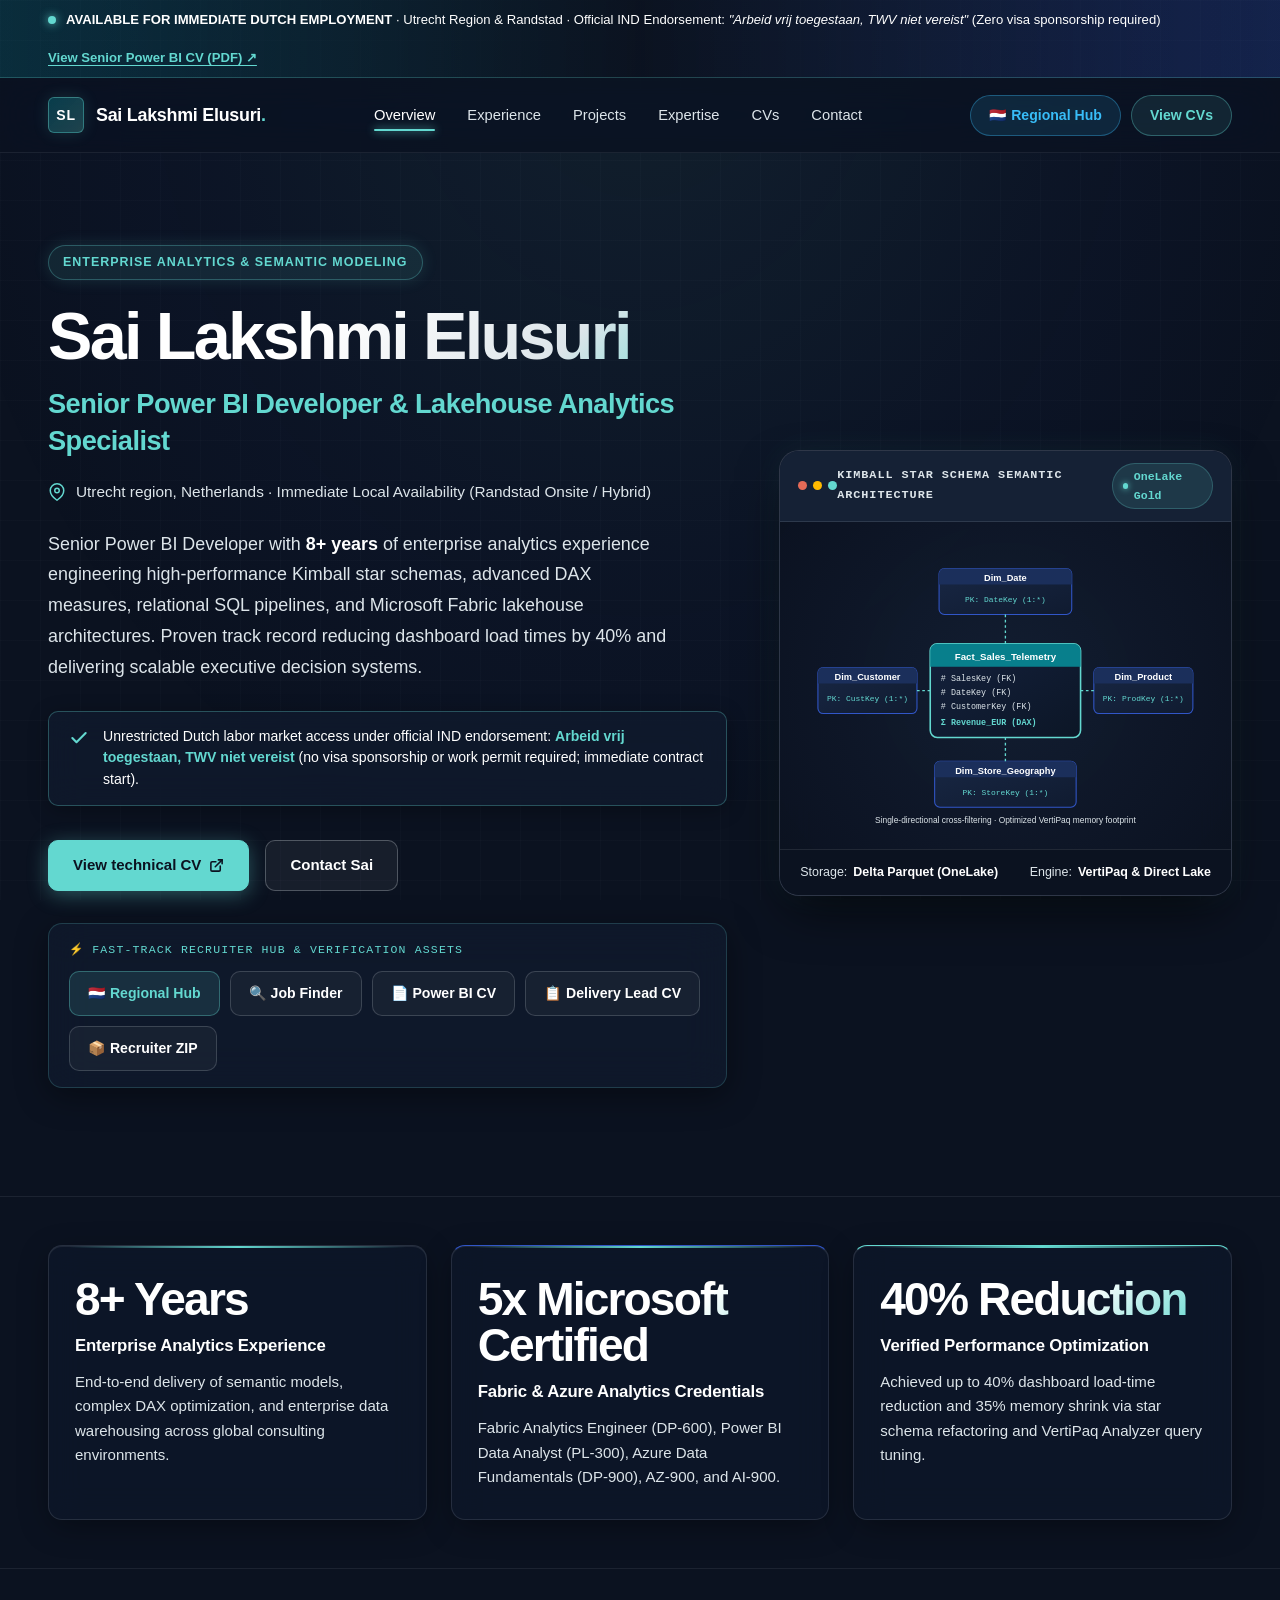
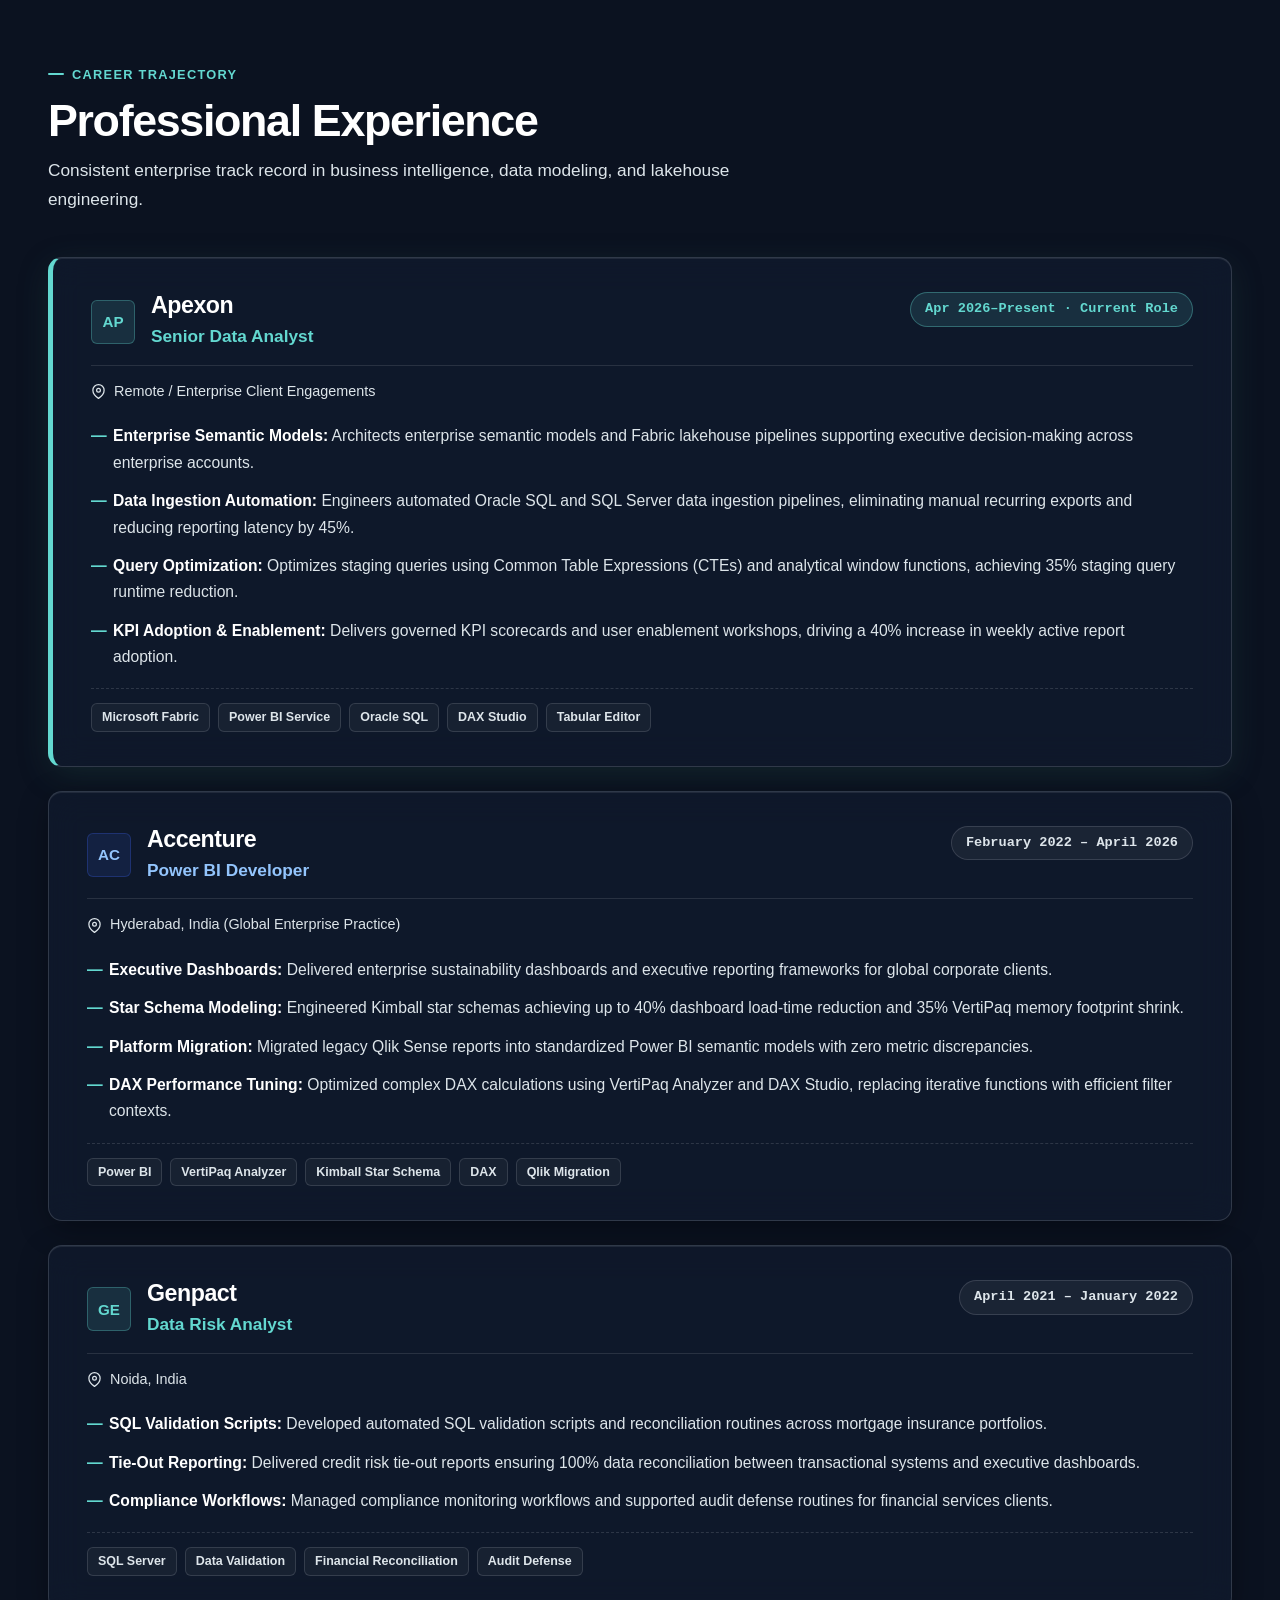
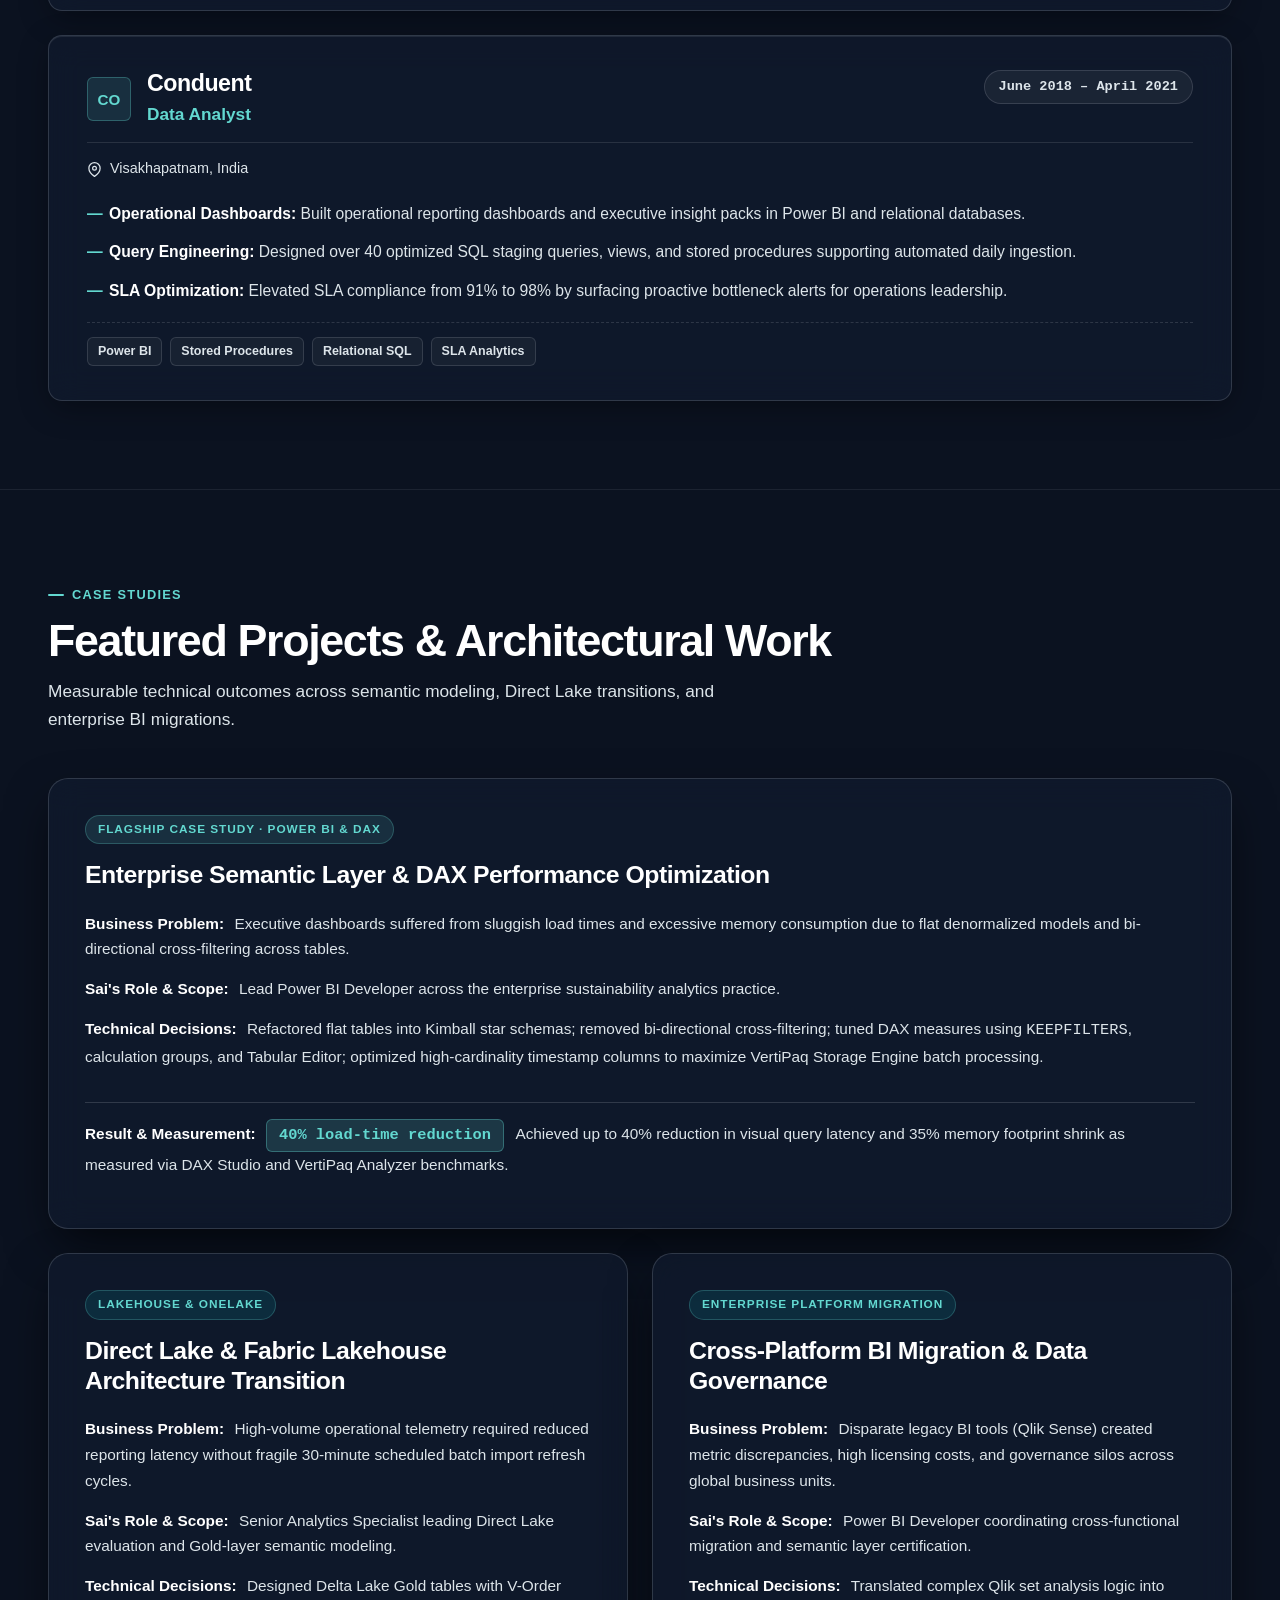
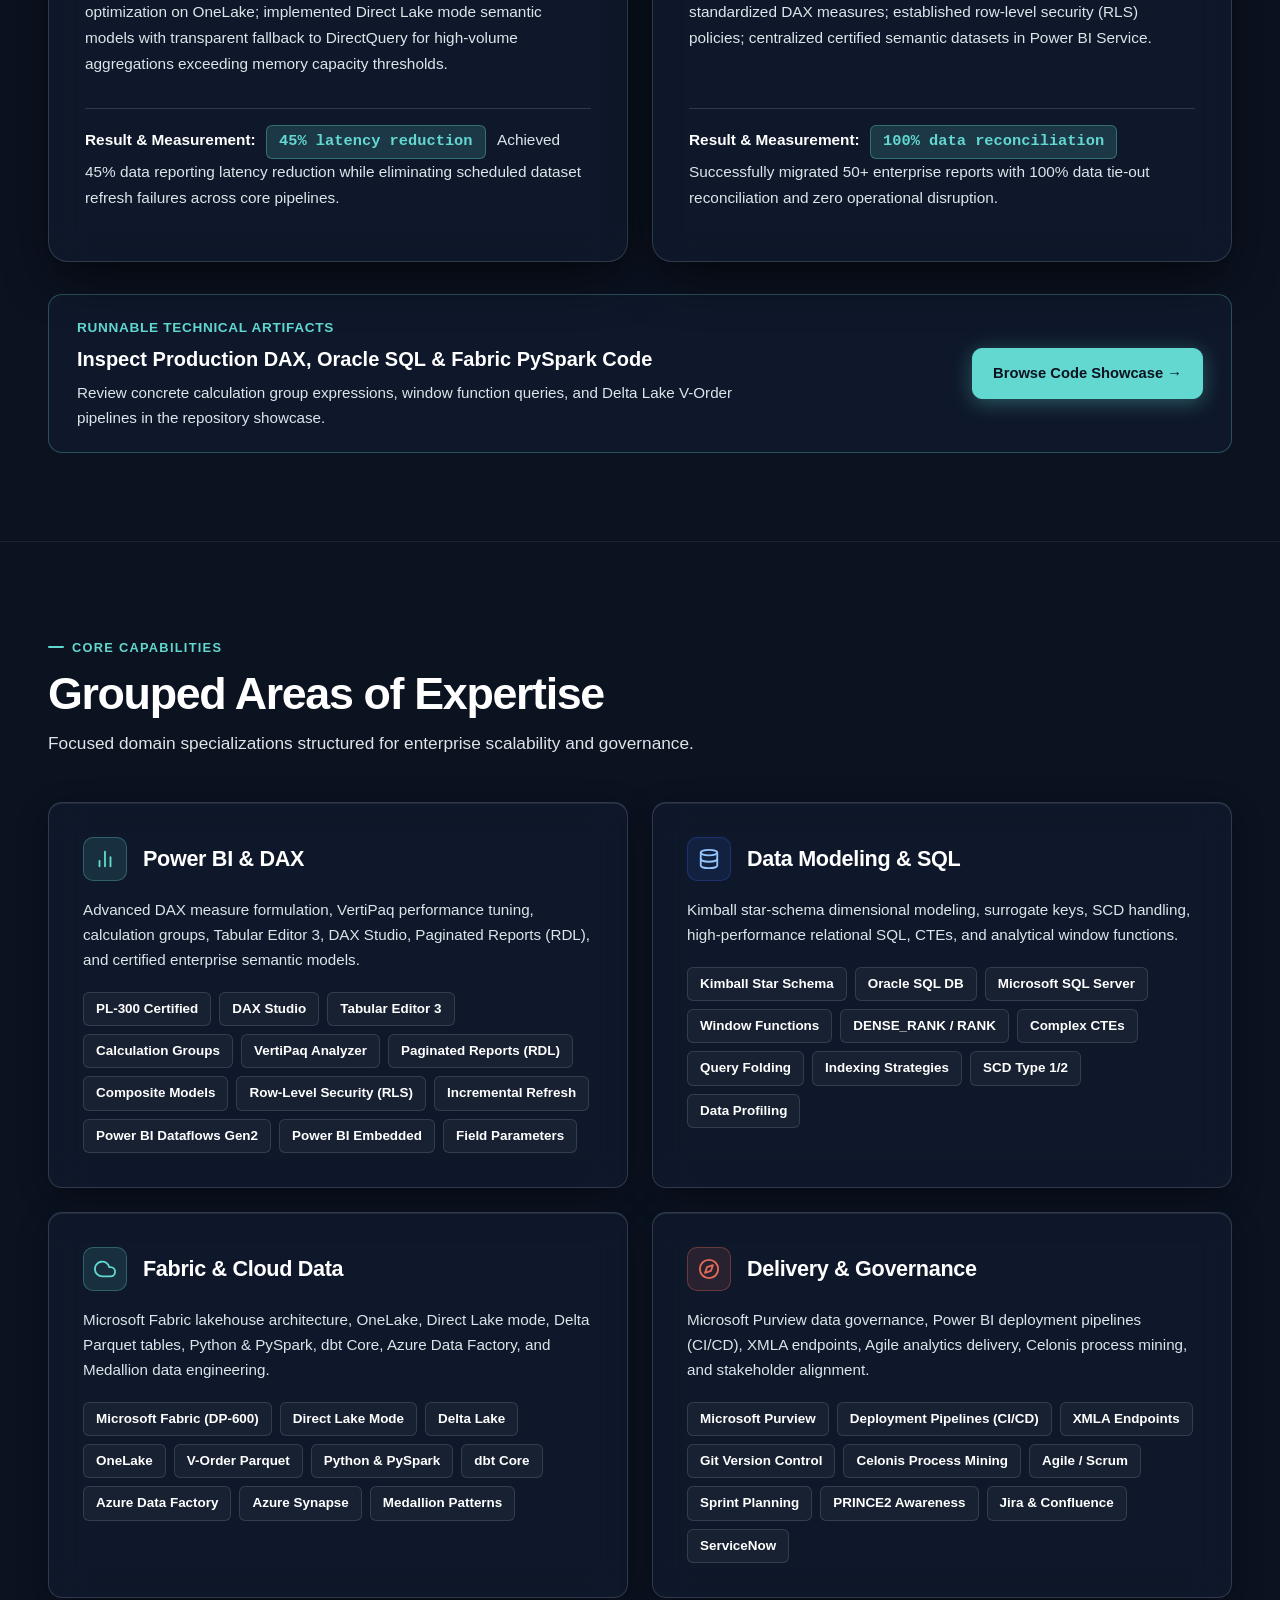
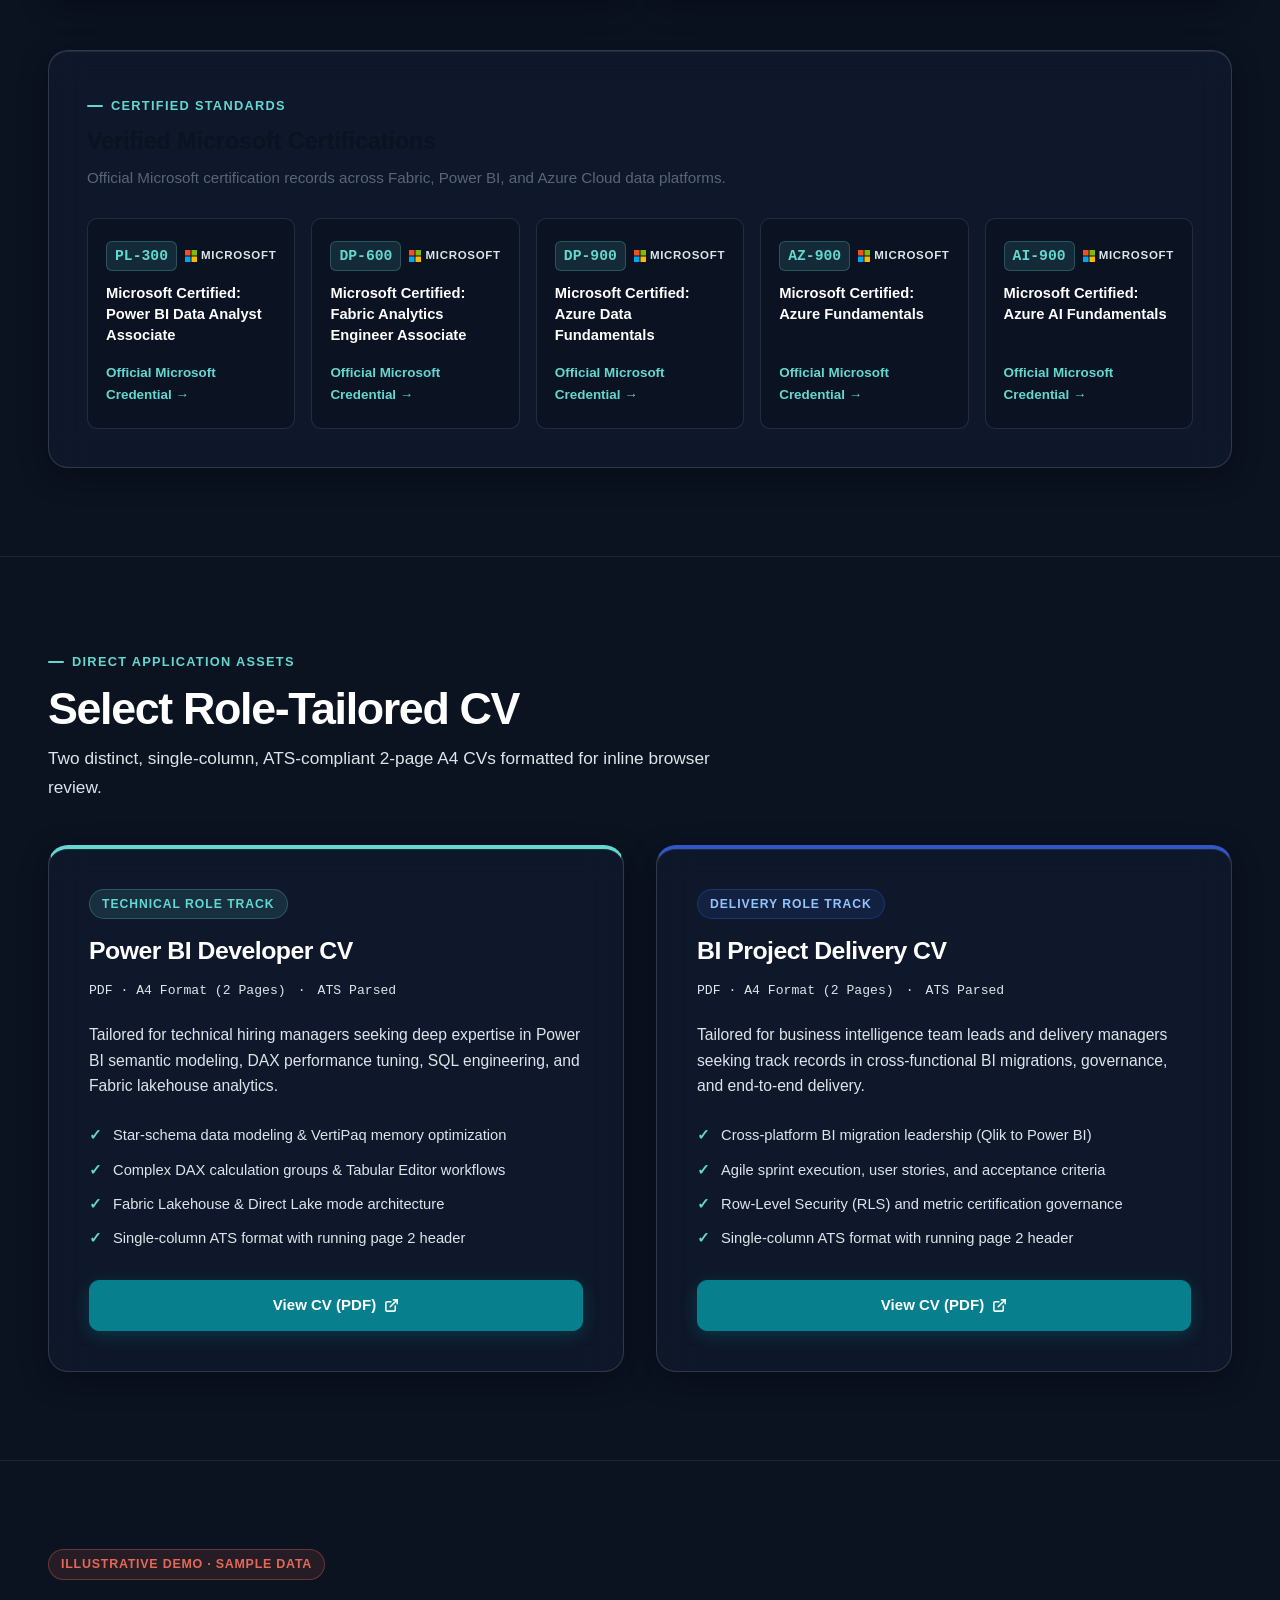
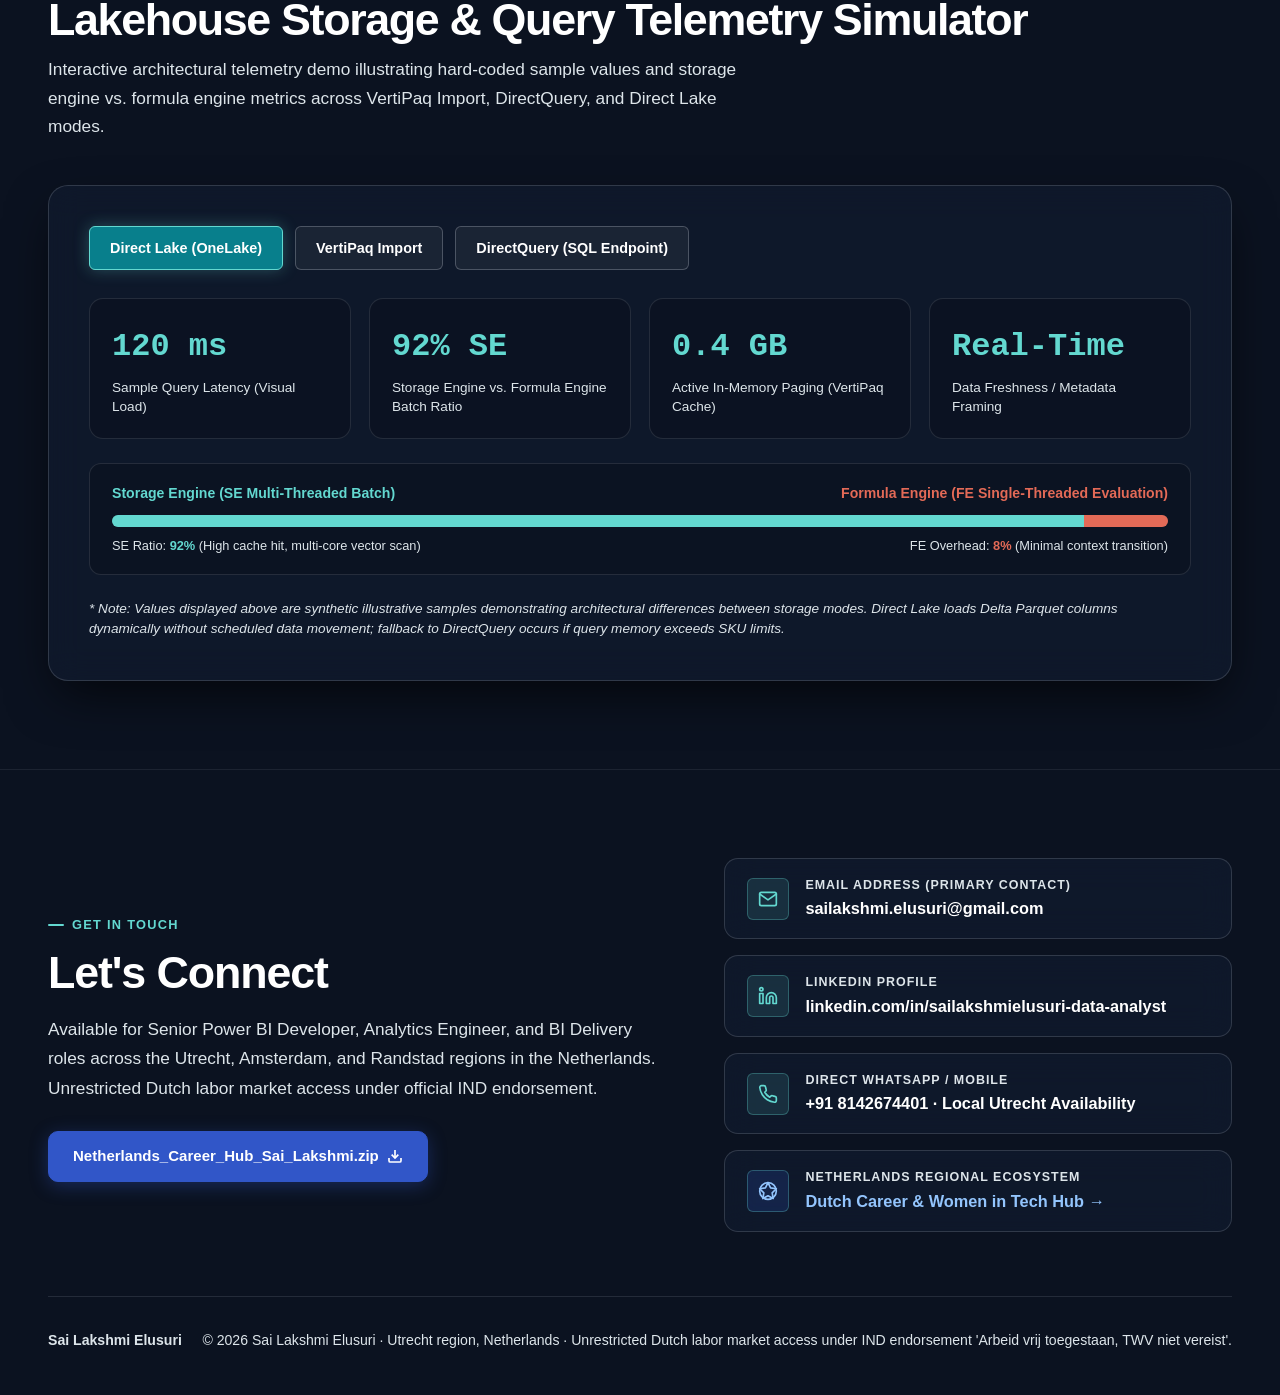
==== commit 95370e6a: "feat(revamp): complete visual and architectural website revamp with live availability banner and fas" ====
--- a/index.html
+++ b/index.html
@@ -77,9 +77,24 @@
   <!-- Favicon: Clean SVG Data URI -->
   <link rel="icon" type="image/svg+xml" href="data:image/svg+xml,%3Csvg xmlns='http://www.w3.org/2000/svg' viewBox='0 0 32 32'%3E%3Crect width='32' height='32' rx='6' fill='%230B1220'/%3E%3Ccircle cx='10' cy='16' r='4' fill='%23087F8C'/%3E%3Ccircle cx='22' cy='10' r='4' fill='%2363D8D0'/%3E%3Ccircle cx='22' cy='22' r='4' fill='%233156C8'/%3E%3Cline x1='10' y1='16' x2='22' y2='10' stroke='%23ffffff' stroke-width='2'/%3E%3Cline x1='10' y1='16' x2='22' y2='22' stroke='%23ffffff' stroke-width='2'/%3E%3C/svg%3E"/>
 
-  <link rel="stylesheet" href="shared.css"/>
+  <link rel="stylesheet" href="shared.css?v=20261121revamp3"/>
 </head>
 <body>
+
+  <!-- Top Live Availability & IND Work Authorization Bar -->
+  <aside class="live-status-banner" aria-label="Work Authorization &amp; Availability Status">
+    <div class="container">
+      <div class="live-status-inner">
+        <div class="live-status-text">
+          <span class="beacon-dot" aria-hidden="true"></span>
+          <span><strong>AVAILABLE FOR IMMEDIATE DUTCH EMPLOYMENT</strong> · Utrecht Region &amp; Randstad · Official IND Endorsement: <em>"Arbeid vrij toegestaan, TWV niet vereist"</em> (Zero visa sponsorship required)</span>
+        </div>
+        <div>
+          <a href="cv_power_bi_developer.pdf" target="_blank" rel="noopener" class="banner-link">View Senior Power BI CV (PDF) ↗</a>
+        </div>
+      </div>
+    </div>
+  </aside>
 
   <!-- ═══════════════════════════════════════════════════════════
        STICKY TOP NAVIGATION
@@ -148,6 +163,18 @@
                 <svg width="15" height="15" viewBox="0 0 24 24" fill="none" stroke="currentColor" stroke-width="2.5" stroke-linecap="round" stroke-linejoin="round"><path d="M18 13v6a2 2 0 0 1-2 2H5a2 2 0 0 1-2-2V8a2 2 0 0 1 2-2h6"></path><polyline points="15 3 21 3 21 9"></polyline><line x1="10" y1="14" x2="21" y2="3"></line></svg>
               </a>
               <a href="#contact" class="btn btn-hero-secondary">Contact Sai</a>
+            </div>
+
+            <!-- Recruiter Fast-Track Command Deck -->
+            <div class="recruiter-quick-deck" aria-label="Recruiter fast-track navigation">
+              <div class="quick-deck-title">⚡ Fast-Track Recruiter Hub &amp; Verification Assets</div>
+              <div class="quick-deck-links">
+                <a href="dutch-career-hub.html" class="quick-pill quick-pill-highlight">🇳🇱 Regional Hub</a>
+                <a href="job-finder.html" class="quick-pill">🔍 Job Finder</a>
+                <a href="cv_power_bi_developer.pdf" target="_blank" rel="noopener" class="quick-pill">📄 Power BI CV</a>
+                <a href="cv_bi_project_delivery.pdf" target="_blank" rel="noopener" class="quick-pill">📋 Delivery Lead CV</a>
+                <a href="Netherlands_Career_Hub_Sai_Lakshmi.zip" class="quick-pill">📦 Recruiter ZIP</a>
+              </div>
             </div>
           </div>
 
--- a/shared.css
+++ b/shared.css
@@ -1849,3 +1849,235 @@
   margin-top: 2px;
 }
 
+/* ═══════════════════════════════════════════════════════════
+   REVAMP V3.0 — EXECUTIVE POLISH & MODERN VISUAL SYSTEM
+   ═══════════════════════════════════════════════════════════ */
+
+/* Top Live Availability Banner */
+.live-status-banner {
+  background: linear-gradient(90deg, rgba(8, 127, 140, 0.25) 0%, rgba(11, 18, 32, 0.95) 50%, rgba(49, 86, 200, 0.25) 100%);
+  border-bottom: 1px solid rgba(99, 216, 208, 0.25);
+  font-size: 0.82rem;
+  padding: 9px 0;
+  position: relative;
+  z-index: 1001;
+}
+
+.live-status-inner {
+  display: flex;
+  align-items: center;
+  justify-content: space-between;
+  gap: 16px;
+  flex-wrap: wrap;
+}
+
+.live-status-text {
+  display: inline-flex;
+  align-items: center;
+  gap: 10px;
+  color: #FFFFFF;
+}
+
+.beacon-dot {
+  width: 8px;
+  height: 8px;
+  border-radius: 50%;
+  background: var(--bright-teal);
+  box-shadow: 0 0 10px var(--bright-teal);
+  animation: beacon-pulse 2s cubic-bezier(0.4, 0, 0.6, 1) infinite;
+  flex-shrink: 0;
+}
+
+@keyframes beacon-pulse {
+  0%, 100% { opacity: 1; transform: scale(1); }
+  50% { opacity: 0.35; transform: scale(1.3); }
+}
+
+.banner-link {
+  color: var(--bright-teal);
+  text-decoration: underline;
+  text-underline-offset: 3px;
+  font-weight: 600;
+  white-space: nowrap;
+}
+
+/* Recruiter Fast-Track Quick Command Bar */
+.recruiter-quick-deck {
+  margin: 32px 0 12px;
+  padding: 16px 20px;
+  background: rgba(17, 28, 48, 0.65);
+  backdrop-filter: blur(20px);
+  -webkit-backdrop-filter: blur(20px);
+  border: 1px solid rgba(99, 216, 208, 0.2);
+  border-radius: var(--radius-md);
+  box-shadow: 0 8px 32px rgba(0, 0, 0, 0.4);
+}
+
+.quick-deck-title {
+  font-family: var(--font-mono);
+  font-size: 0.72rem;
+  text-transform: uppercase;
+  letter-spacing: 0.1em;
+  color: var(--bright-teal);
+  margin-bottom: 12px;
+  display: flex;
+  align-items: center;
+  gap: 8px;
+}
+
+.quick-deck-links {
+  display: flex;
+  gap: 10px;
+  flex-wrap: wrap;
+}
+
+.quick-pill {
+  min-height: 44px;
+  padding: 10px 18px;
+  border-radius: var(--radius-sm);
+  font-size: 0.88rem;
+  font-weight: 600;
+  display: inline-flex;
+  align-items: center;
+  gap: 8px;
+  text-decoration: none;
+  background: rgba(255, 255, 255, 0.04);
+  border: 1px solid rgba(221, 229, 234, 0.18);
+  color: #FFFFFF;
+  transition: all 0.2s cubic-bezier(0.16, 1, 0.3, 1);
+}
+
+.quick-pill:hover {
+  background: rgba(99, 216, 208, 0.15);
+  border-color: rgba(99, 216, 208, 0.5);
+  color: #FFFFFF;
+  transform: translateY(-2px);
+  box-shadow: 0 6px 20px rgba(99, 216, 208, 0.2);
+}
+
+.quick-pill-highlight {
+  background: rgba(99, 216, 208, 0.12);
+  border-color: rgba(99, 216, 208, 0.35);
+  color: var(--bright-teal);
+}
+
+.quick-pill-highlight:hover {
+  background: var(--bright-teal);
+  color: var(--deep-navy);
+}
+
+/* Enhanced Bento Case Study Cards */
+.bento-grid {
+  display: grid;
+  grid-template-columns: repeat(12, 1fr);
+  gap: 24px;
+}
+
+.bento-card-large {
+  grid-column: span 8;
+}
+
+.bento-card-small {
+  grid-column: span 4;
+}
+
+@media (max-width: 992px) {
+  .bento-card-large, .bento-card-small {
+    grid-column: span 12;
+  }
+}
+
+.project-card {
+  background: rgba(14, 23, 42, 0.7);
+  border: 1px solid rgba(221, 229, 234, 0.12);
+  border-radius: var(--radius-lg);
+  padding: 32px;
+  backdrop-filter: blur(16px);
+  -webkit-backdrop-filter: blur(16px);
+  box-shadow: var(--shadow-card);
+  transition: all 0.25s cubic-bezier(0.16, 1, 0.3, 1);
+  position: relative;
+  overflow: hidden;
+}
+
+.project-card:hover {
+  border-color: rgba(99, 216, 208, 0.4);
+  box-shadow: 0 16px 48px -8px rgba(0, 0, 0, 0.7), 0 0 32px rgba(99, 216, 208, 0.15);
+  transform: translateY(-4px);
+}
+
+.project-card::before {
+  content: '';
+  position: absolute;
+  top: 0;
+  left: 0;
+  right: 0;
+  height: 2px;
+  background: linear-gradient(90deg, transparent, var(--bright-teal), transparent);
+  opacity: 0;
+  transition: opacity 0.3s ease;
+}
+
+.project-card:hover::before {
+  opacity: 1;
+}
+
+.project-badge-tag {
+  display: inline-flex;
+  align-items: center;
+  gap: 6px;
+  padding: 4px 12px;
+  border-radius: var(--radius-full);
+  font-size: 0.76rem;
+  font-weight: 700;
+  text-transform: uppercase;
+  letter-spacing: 0.06em;
+  background: rgba(49, 86, 200, 0.15);
+  border: 1px solid rgba(49, 86, 200, 0.35);
+  color: #93c5fd;
+  margin-bottom: 14px;
+}
+
+.roi-metric-pill {
+  display: inline-flex;
+  align-items: center;
+  gap: 6px;
+  padding: 6px 14px;
+  border-radius: var(--radius-full);
+  font-family: var(--font-mono);
+  font-size: 0.84rem;
+  font-weight: 700;
+  background: rgba(99, 216, 208, 0.12);
+  border: 1px solid rgba(99, 216, 208, 0.35);
+  color: var(--bright-teal);
+  margin-top: 14px;
+}
+
+/* Proof Card Refinement */
+.proof-card {
+  background: rgba(14, 23, 42, 0.75);
+  border: 1px solid rgba(221, 229, 234, 0.12);
+  border-radius: var(--radius-md);
+  padding: 30px 26px;
+  backdrop-filter: blur(16px);
+  -webkit-backdrop-filter: blur(16px);
+  position: relative;
+  transition: all 0.25s ease;
+}
+
+.proof-card:hover {
+  transform: translateY(-4px);
+  border-color: rgba(99, 216, 208, 0.4);
+  box-shadow: 0 12px 32px -4px rgba(0, 0, 0, 0.6), 0 0 24px rgba(99, 216, 208, 0.15);
+}
+
+.proof-card::before {
+  content: '';
+  position: absolute;
+  top: 0;
+  left: 20px;
+  right: 20px;
+  height: 2px;
+  background: linear-gradient(90deg, transparent, var(--bright-teal), transparent);
+}
+
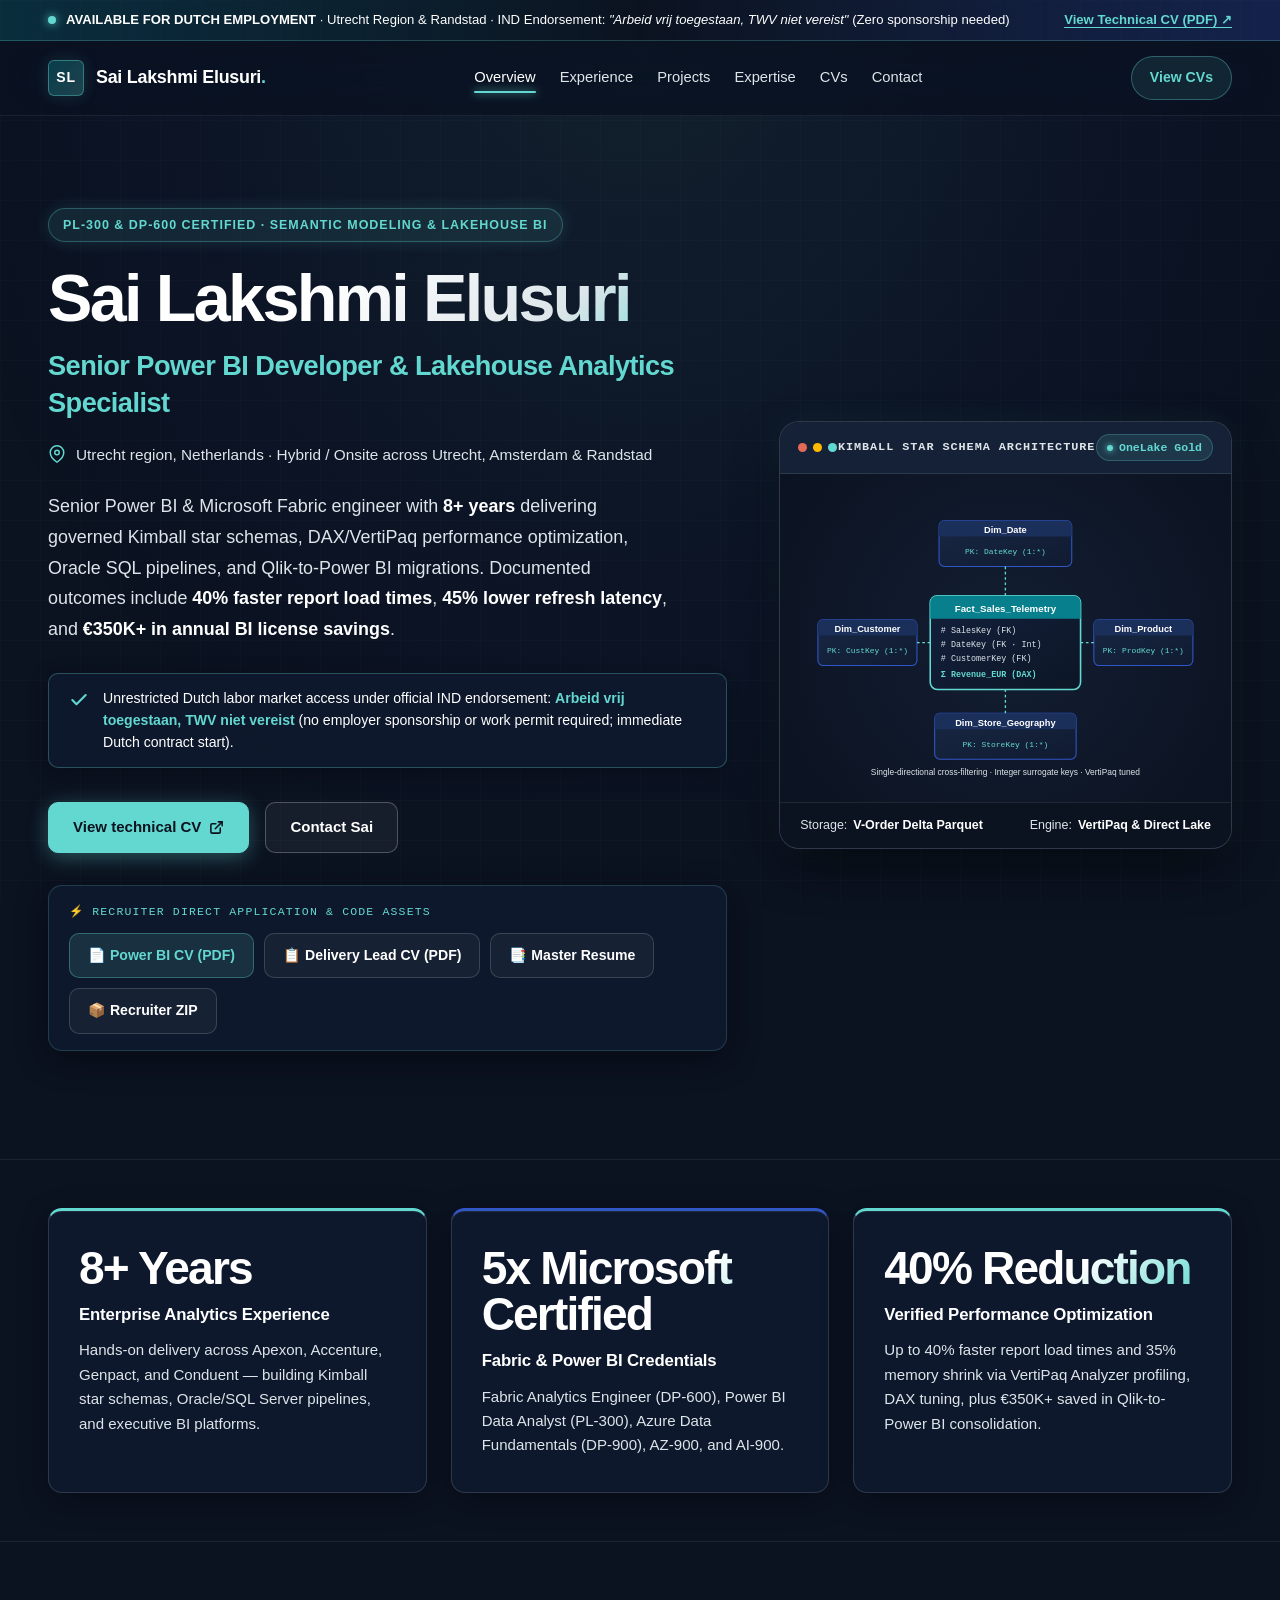
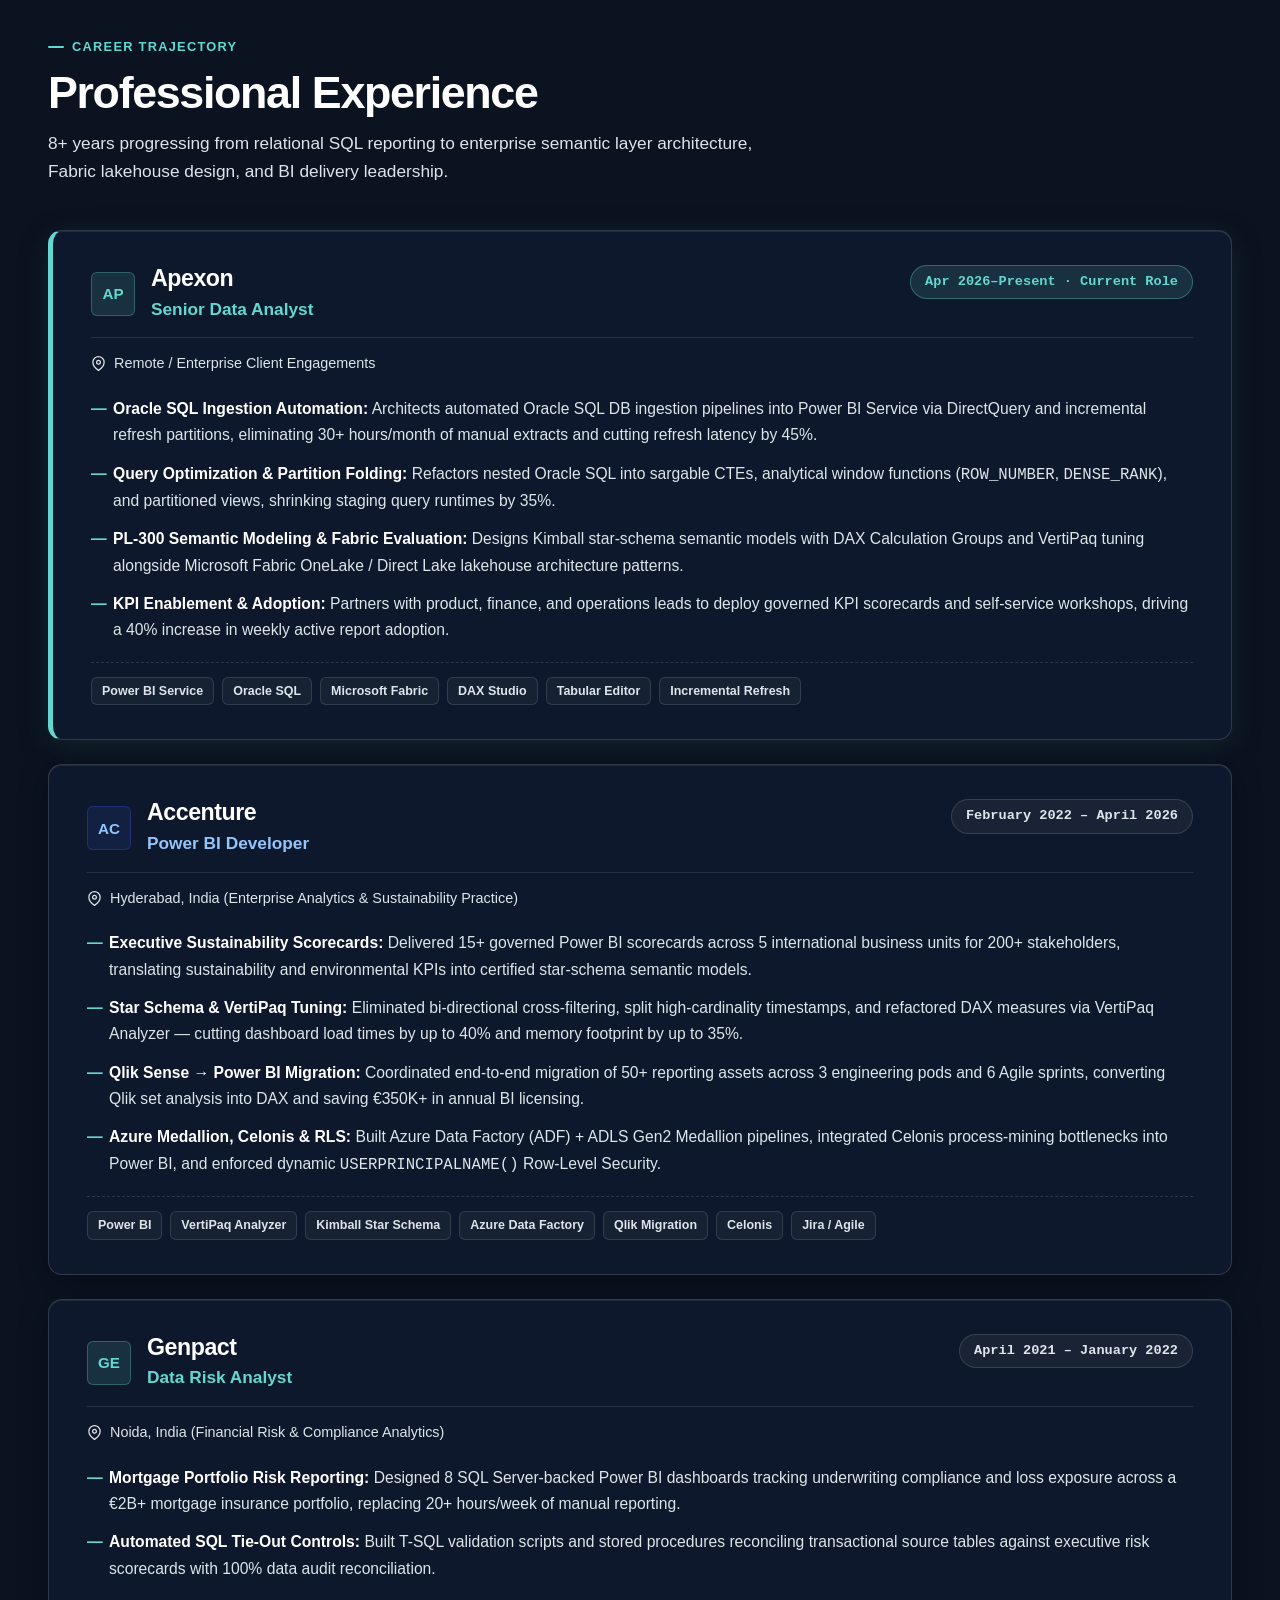
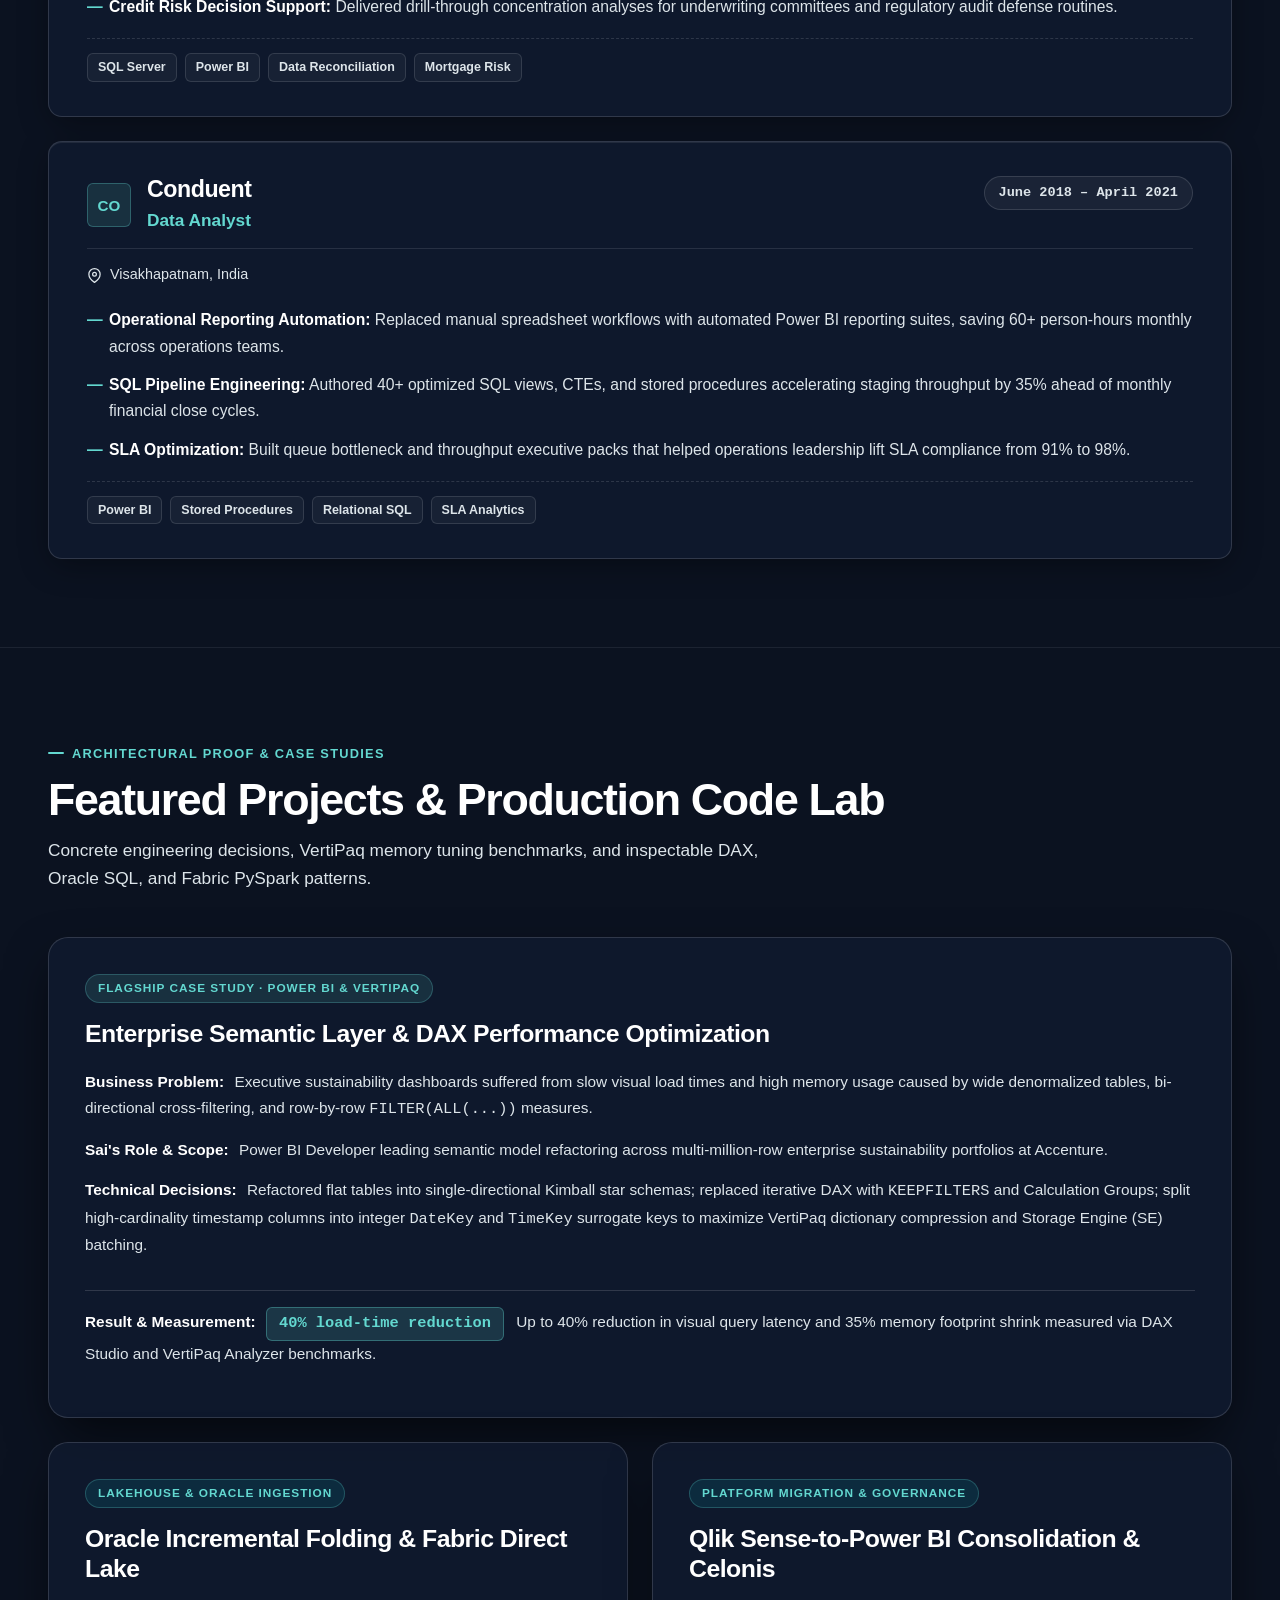
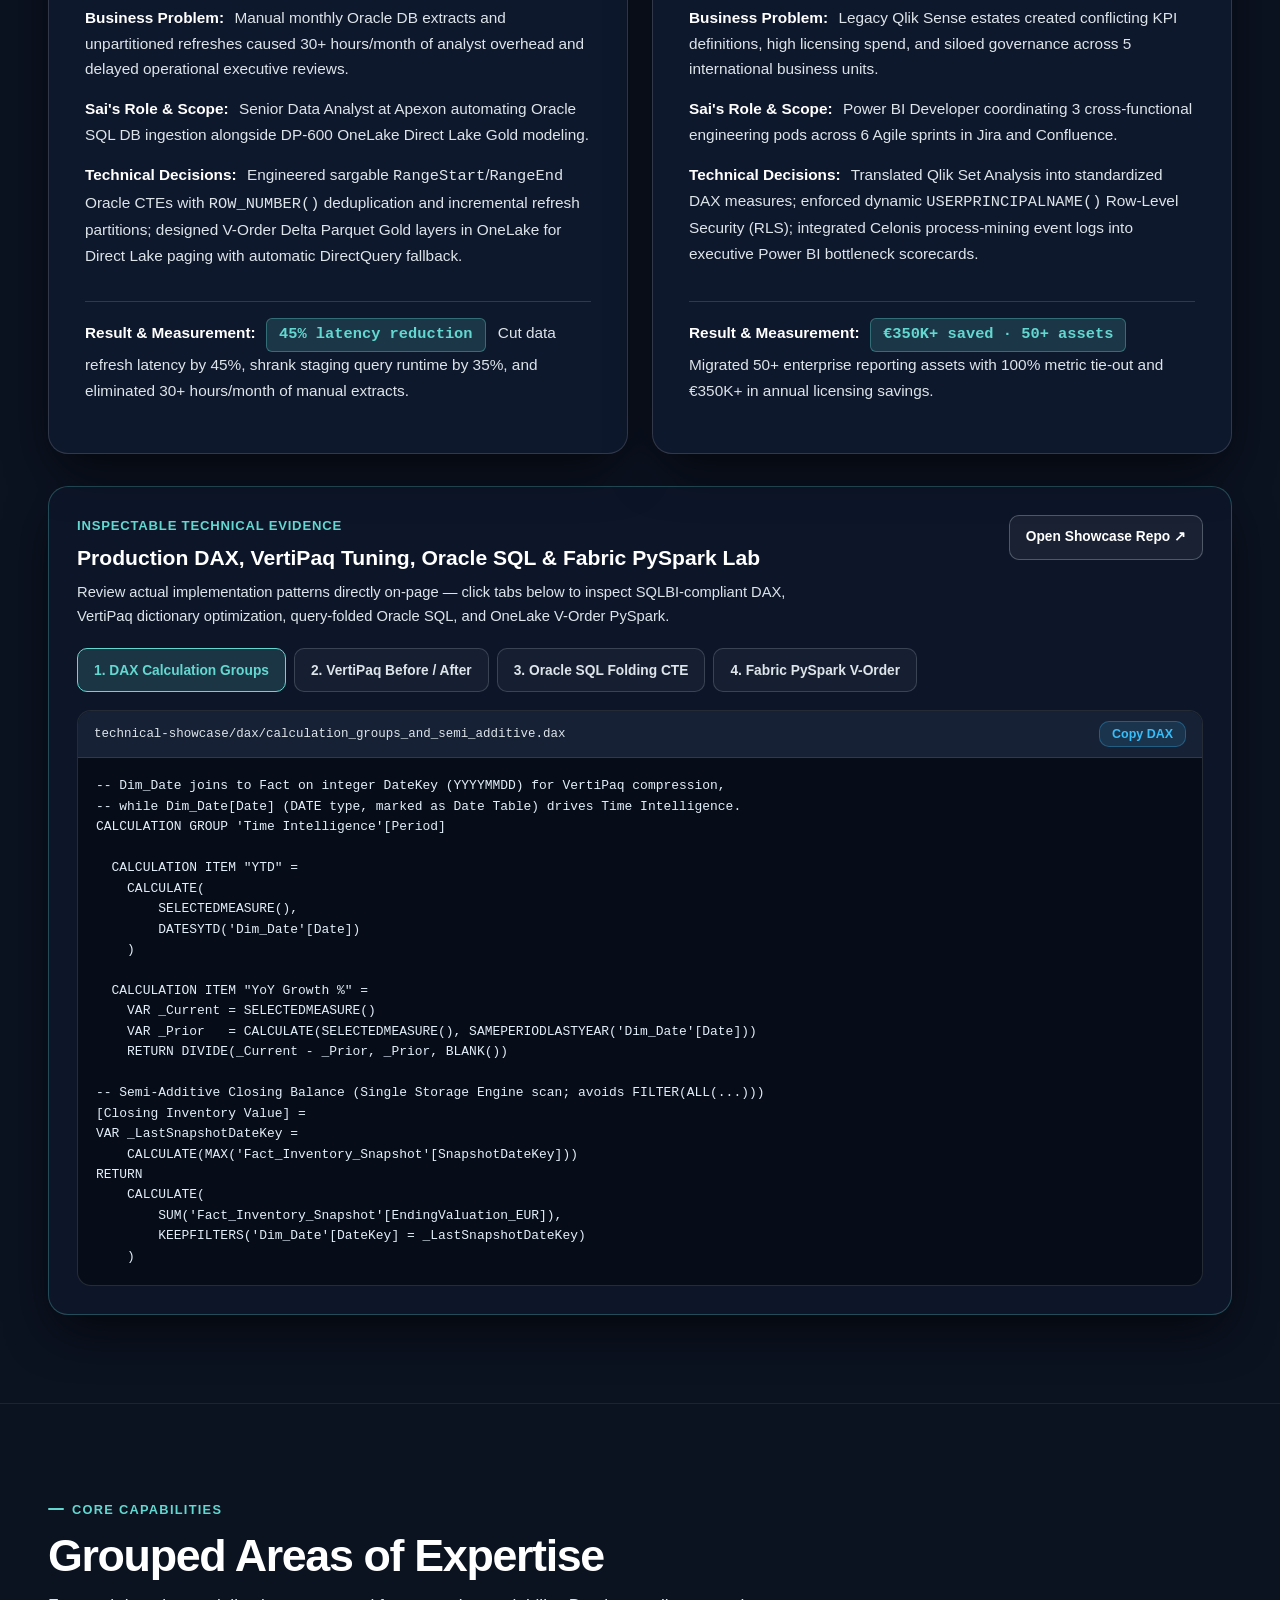
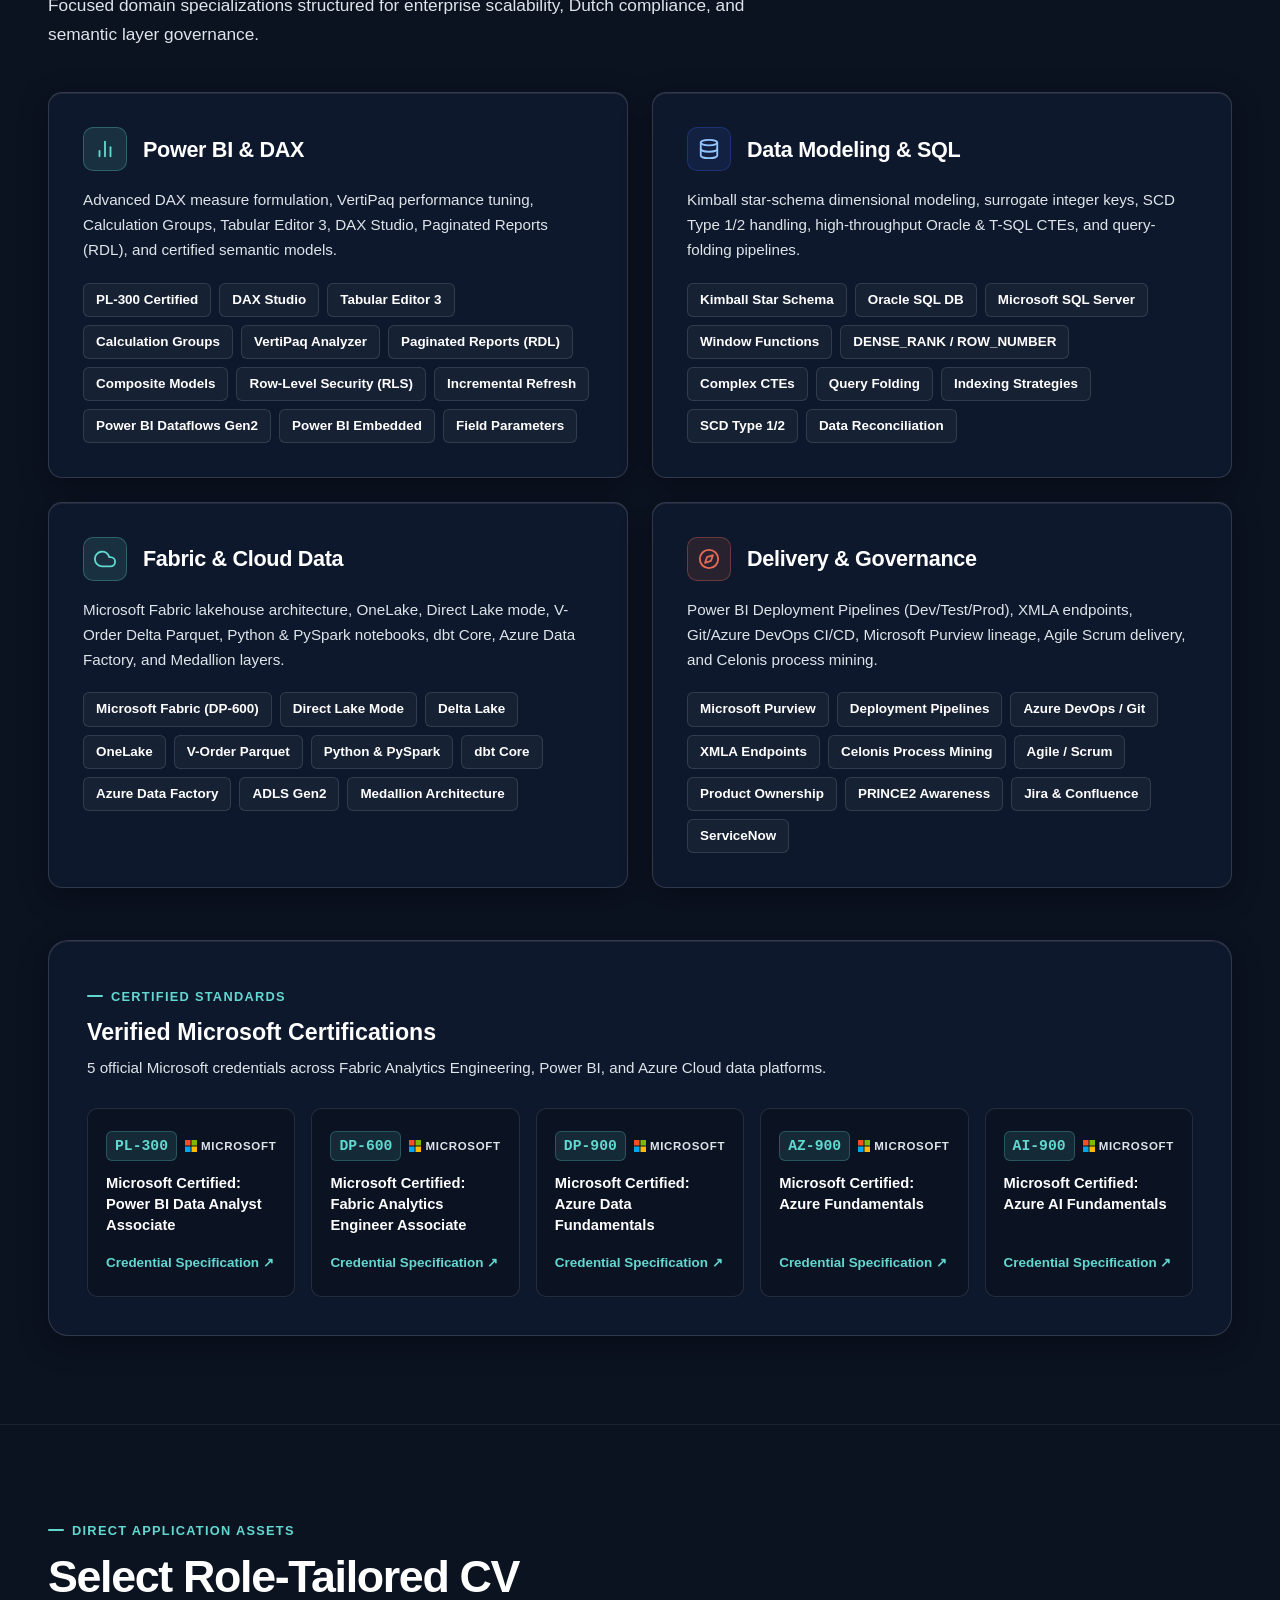
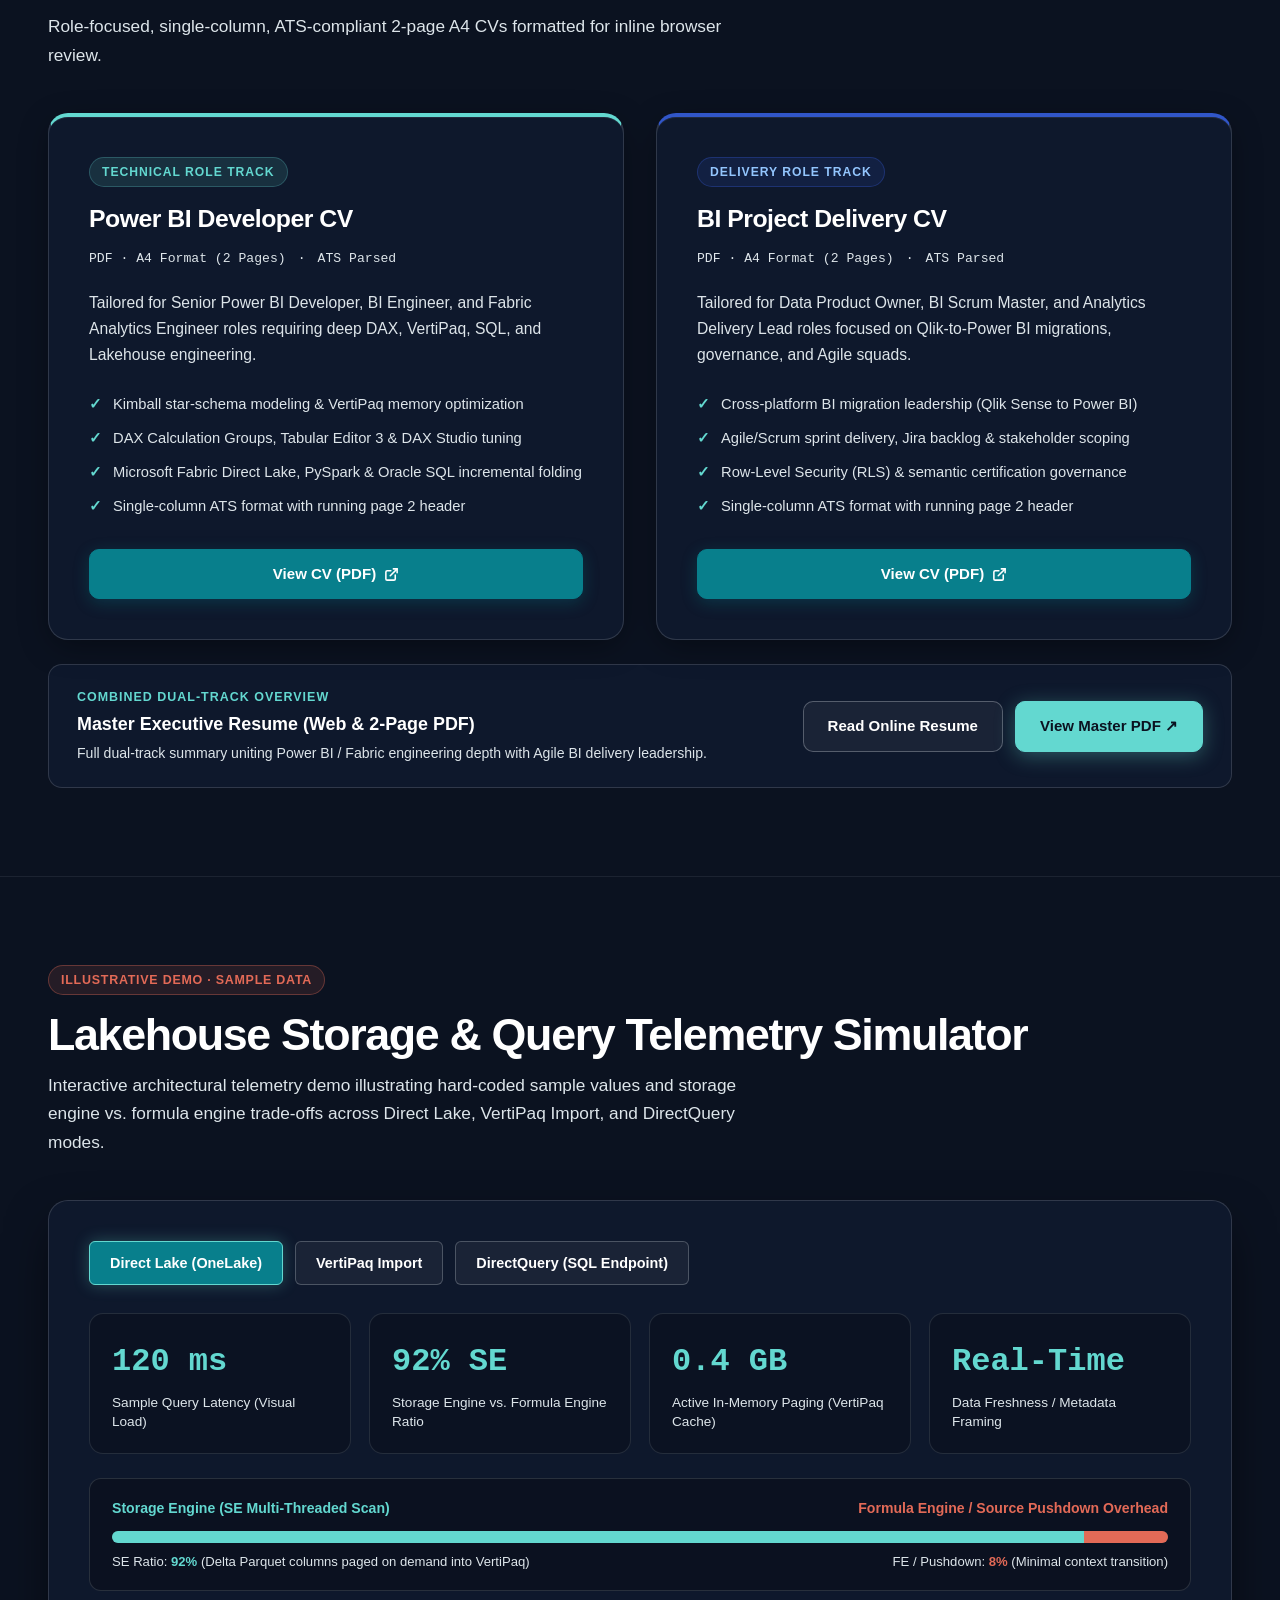
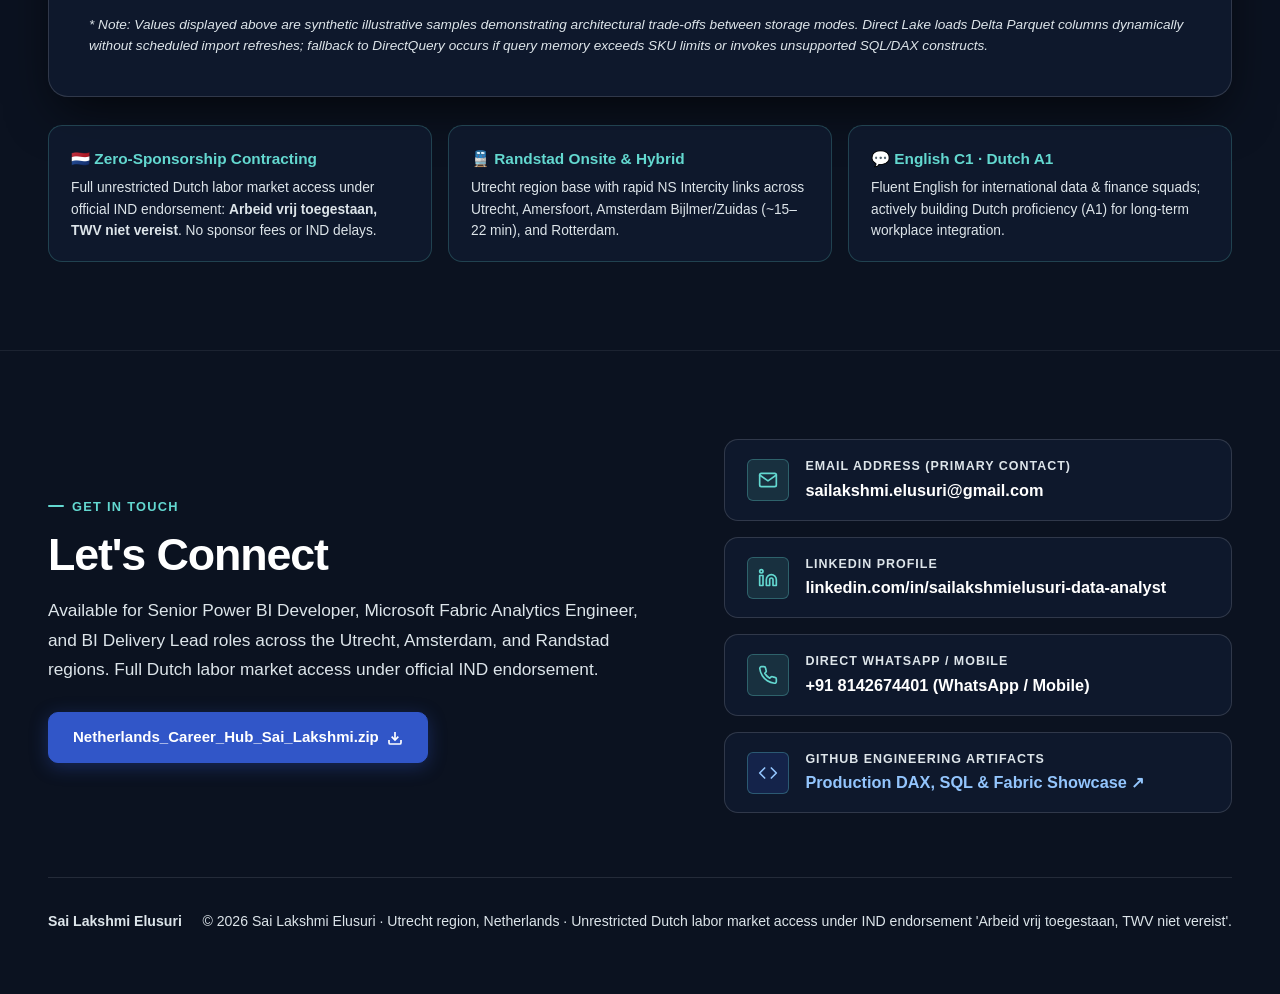
==== commit b047fad4: "feat: overhaul recruiter portfolio, CVs, showcase, mobile UX, and remove Vercel traces" ====
--- a/index.html
+++ b/index.html
@@ -3,22 +3,22 @@
 <head>
   <meta charset="UTF-8"/>
   <meta name="viewport" content="width=device-width, initial-scale=1.0"/>
-  <title>Sai Lakshmi Elusuri | Senior Power BI Developer &amp; Lakehouse Analytics Specialist | Netherlands</title>
-  <meta name="description" content="Senior Power BI Developer &amp; Lakehouse Analytics Specialist based in Utrecht region, Netherlands. 8+ years enterprise experience, verified 40% dashboard load-time reduction, Medallion &amp; VertiPaq architecture."/>
+  <title>Sai Lakshmi Elusuri | Senior Power BI Developer &amp; Microsoft Fabric Engineer | Netherlands</title>
+  <meta name="description" content="Senior Power BI Developer &amp; Microsoft Fabric Analytics Engineer (PL-300, DP-600) based in Utrecht region, Netherlands. 8+ years enterprise experience, 40% dashboard load-time reduction, Kimball Star Schema &amp; Direct Lake architecture. Full IND labor rights (TWV niet vereist)."/>
 
   <!-- Canonical & Social Sharing -->
   <link rel="canonical" href="https://sailakshmi1996.github.io/career-hub/"/>
   <meta property="og:type" content="website"/>
-  <meta property="og:site_name" content="Sai Lakshmi Elusuri | Netherlands Career Hub"/>
-  <meta property="og:title" content="Sai Lakshmi Elusuri | Senior Power BI Developer | Utrecht, Netherlands"/>
-  <meta property="og:description" content="Senior Power BI Developer &amp; Lakehouse Analytics Specialist. 8+ years enterprise experience delivering high-performance BI solutions, star-schema semantic modeling, DAX optimization, and Fabric lakehouse analytics."/>
+  <meta property="og:site_name" content="Sai Lakshmi Elusuri | Senior Power BI &amp; Fabric Portfolio"/>
+  <meta property="og:title" content="Sai Lakshmi Elusuri | Senior Power BI &amp; Fabric Engineer | Utrecht, NL"/>
+  <meta property="og:description" content="8+ years enterprise BI experience, PL-300 &amp; DP-600 certified. Star-schema semantic modeling, DAX/VertiPaq tuning, Oracle SQL, and Microsoft Fabric. Unrestricted Dutch work access (TWV niet vereist)."/>
   <meta property="og:url" content="https://sailakshmi1996.github.io/career-hub/"/>
   <meta property="og:locale" content="en_NL"/>
 
   <!-- Twitter / X Card -->
   <meta name="twitter:card" content="summary_large_image"/>
-  <meta name="twitter:title" content="Sai Lakshmi Elusuri | Senior Power BI Developer | Netherlands"/>
-  <meta name="twitter:description" content="Senior Power BI Developer &amp; Lakehouse Analytics Specialist based in Utrecht region, Netherlands. 8+ years enterprise experience."/>
+  <meta name="twitter:title" content="Sai Lakshmi Elusuri | Senior Power BI &amp; Fabric Engineer | Netherlands"/>
+  <meta name="twitter:description" content="Senior Power BI Developer &amp; Microsoft Fabric Engineer in Utrecht region, Netherlands. 8+ years enterprise analytics, PL-300 &amp; DP-600 certified."/>
 
   <!-- Schema.org Structured Data -->
   <script type="application/ld+json">
@@ -41,13 +41,14 @@
         "VertiPaq Storage Engine",
         "Star Schema Dimensional Modeling",
         "Microsoft Fabric",
-        "Azure Data Factory"
+        "Azure Data Factory",
+        "Oracle SQL"
       ],
       "hasCredential": [
         {
           "@type": "EducationalOccupationalCredential",
           "name": "Microsoft Certified: Power BI Data Analyst Associate (PL-300)",
-          "url": "https://learn.microsoft.com/en-us/credentials/certifications/data-analyst-associate/"
+          "url": "https://learn.microsoft.com/en-us/credentials/certifications/power-bi-data-analyst-associate/"
         },
         {
           "@type": "EducationalOccupationalCredential",
@@ -77,7 +78,7 @@
   <!-- Favicon: Clean SVG Data URI -->
   <link rel="icon" type="image/svg+xml" href="data:image/svg+xml,%3Csvg xmlns='http://www.w3.org/2000/svg' viewBox='0 0 32 32'%3E%3Crect width='32' height='32' rx='6' fill='%230B1220'/%3E%3Ccircle cx='10' cy='16' r='4' fill='%23087F8C'/%3E%3Ccircle cx='22' cy='10' r='4' fill='%2363D8D0'/%3E%3Ccircle cx='22' cy='22' r='4' fill='%233156C8'/%3E%3Cline x1='10' y1='16' x2='22' y2='10' stroke='%23ffffff' stroke-width='2'/%3E%3Cline x1='10' y1='16' x2='22' y2='22' stroke='%23ffffff' stroke-width='2'/%3E%3C/svg%3E"/>
 
-  <link rel="stylesheet" href="shared.css?v=20261121revamp3"/>
+  <link rel="stylesheet" href="shared.css?v=20261125v8"/>
 </head>
 <body>
 
@@ -87,17 +88,17 @@
       <div class="live-status-inner">
         <div class="live-status-text">
           <span class="beacon-dot" aria-hidden="true"></span>
-          <span><strong>AVAILABLE FOR IMMEDIATE DUTCH EMPLOYMENT</strong> · Utrecht Region &amp; Randstad · Official IND Endorsement: <em>"Arbeid vrij toegestaan, TWV niet vereist"</em> (Zero visa sponsorship required)</span>
+          <span><strong>AVAILABLE FOR DUTCH EMPLOYMENT</strong> · Utrecht Region &amp; Randstad · IND Endorsement: <em>"Arbeid vrij toegestaan, TWV niet vereist"</em> (Zero sponsorship needed)</span>
         </div>
         <div>
-          <a href="cv_power_bi_developer.pdf" target="_blank" rel="noopener" class="banner-link">View Senior Power BI CV (PDF) ↗</a>
+          <a href="cv_power_bi_developer.pdf" target="_blank" rel="noopener" class="banner-link">View Technical CV (PDF) ↗</a>
         </div>
       </div>
     </div>
   </aside>
 
   <!-- ═══════════════════════════════════════════════════════════
-       STICKY TOP NAVIGATION
+       STICKY TOP NAVIGATION (Single-row Desktop, Clean Mobile Drawer)
        ═══════════════════════════════════════════════════════════ -->
   <header class="site-nav">
     <div class="nav-inner">
@@ -106,6 +107,22 @@
         <span class="wordmark">Sai Lakshmi Elusuri<span class="wordmark-dot">.</span></span>
       </a>
 
+      <ul class="nav-menu" id="nav-menu">
+        <li><a href="#overview" class="nav-link active">Overview</a></li>
+        <li><a href="#experience" class="nav-link">Experience</a></li>
+        <li><a href="#projects" class="nav-link">Projects</a></li>
+        <li><a href="#expertise" class="nav-link">Expertise</a></li>
+        <li><a href="#cvs" class="nav-link">CVs</a></li>
+        <li><a href="#contact" class="nav-link">Contact</a></li>
+        <li class="nav-menu-cta">
+          <a href="cv_power_bi_developer.pdf" target="_blank" rel="noopener" class="nav-cta-btn" style="width:100%;">View Technical CV (PDF) ↗</a>
+        </li>
+      </ul>
+
+      <div class="nav-cta-wrap">
+        <a href="#cvs" class="nav-cta-btn">View CVs</a>
+      </div>
+
       <button type="button" class="nav-toggle" id="nav-toggle" aria-label="Toggle navigation menu" aria-expanded="false" aria-controls="nav-menu">
         <svg width="22" height="22" viewBox="0 0 24 24" fill="none" stroke="currentColor" stroke-width="2" stroke-linecap="round" stroke-linejoin="round">
           <line x1="3" y1="12" x2="21" y2="12"></line>
@@ -113,47 +130,33 @@
           <line x1="3" y1="18" x2="21" y2="18"></line>
         </svg>
       </button>
-
-      <ul class="nav-menu" id="nav-menu">
-        <li><a href="#overview" class="nav-link active">Overview</a></li>
-        <li><a href="#experience" class="nav-link">Experience</a></li>
-        <li><a href="#projects" class="nav-link">Projects</a></li>
-        <li><a href="#expertise" class="nav-link">Expertise</a></li>
-        <li><a href="#cvs" class="nav-link">CVs</a></li>
-        <li><a href="#contact" class="nav-link">Contact</a></li>
-      </ul>
-
-      <div style="display:flex; gap:10px; align-items:center;">
-        <a href="dutch-career-hub.html" class="nav-cta-btn" style="background:rgba(56,189,248,0.12); color:#38bdf8; border:1px solid rgba(56,189,248,0.35);">🇳🇱 Regional Hub</a>
-        <a href="#cvs" class="nav-cta-btn">View CVs</a>
-      </div>
     </div>
   </header>
 
   <main>
     <!-- ═══════════════════════════════════════════════════════════
-         HERO SECTION (60/40 Desktop Split, Deep Navy)
+         HERO SECTION (60/40 Desktop Split)
          ═══════════════════════════════════════════════════════════ -->
     <section id="overview" class="hero-section">
       <div class="container">
         <div class="hero-grid">
           <div class="hero-content">
-            <div class="hero-eyebrow-badge">Enterprise Analytics &amp; Semantic Modeling</div>
+            <div class="hero-eyebrow-badge">PL-300 &amp; DP-600 Certified · Semantic Modeling &amp; Lakehouse BI</div>
             <h1 class="hero-name">Sai Lakshmi Elusuri</h1>
             <div class="hero-primary-role">Senior Power BI Developer &amp; Lakehouse Analytics Specialist</div>
             <div class="hero-location">
               <svg width="18" height="18" viewBox="0 0 24 24" fill="none" stroke="currentColor" stroke-width="2" stroke-linecap="round" stroke-linejoin="round"><path d="M21 10c0 7-9 13-9 13s-9-6-9-13a9 9 0 0 1 18 0z"></path><circle cx="12" cy="10" r="3"></circle></svg>
-              <span>Utrecht region, Netherlands · Immediate Local Availability (Randstad Onsite / Hybrid)</span>
-            </div>
-            
+              <span>Utrecht region, Netherlands · Hybrid / Onsite across Utrecht, Amsterdam &amp; Randstad</span>
+            </div>
+
             <p class="hero-summary">
-              Senior Power BI Developer with <strong>8+ years</strong> of enterprise analytics experience engineering high-performance Kimball star schemas, advanced DAX measures, relational SQL pipelines, and Microsoft Fabric lakehouse architectures. Proven track record reducing dashboard load times by 40% and delivering scalable executive decision systems.
+              Senior Power BI &amp; Microsoft Fabric engineer with <strong>8+ years</strong> delivering governed Kimball star schemas, DAX/VertiPaq performance optimization, Oracle SQL pipelines, and Qlik-to-Power BI migrations. Documented outcomes include <strong>40% faster report load times</strong>, <strong>45% lower refresh latency</strong>, and <strong>€350K+ in annual BI license savings</strong>.
             </p>
 
             <div class="hero-auth-note">
               <svg width="20" height="20" viewBox="0 0 24 24" fill="none" stroke="currentColor" stroke-width="2.5" stroke-linecap="round" stroke-linejoin="round"><polyline points="20 6 9 17 4 12"></polyline></svg>
               <div>
-                Unrestricted Dutch labor market access under official IND endorsement: <strong>Arbeid vrij toegestaan, TWV niet vereist</strong> (no visa sponsorship or work permit required; immediate contract start).
+                Unrestricted Dutch labor market access under official IND endorsement: <strong>Arbeid vrij toegestaan, TWV niet vereist</strong> (no employer sponsorship or work permit required; immediate Dutch contract start).
               </div>
             </div>
 
@@ -165,14 +168,13 @@
               <a href="#contact" class="btn btn-hero-secondary">Contact Sai</a>
             </div>
 
-            <!-- Recruiter Fast-Track Command Deck -->
-            <div class="recruiter-quick-deck" aria-label="Recruiter fast-track navigation">
-              <div class="quick-deck-title">⚡ Fast-Track Recruiter Hub &amp; Verification Assets</div>
+            <!-- Recruiter Fast-Track Command Deck (Public Application Assets Only) -->
+            <div class="recruiter-quick-deck" aria-label="Recruiter fast-track assets">
+              <div class="quick-deck-title">⚡ Recruiter Direct Application &amp; Code Assets</div>
               <div class="quick-deck-links">
-                <a href="dutch-career-hub.html" class="quick-pill quick-pill-highlight">🇳🇱 Regional Hub</a>
-                <a href="job-finder.html" class="quick-pill">🔍 Job Finder</a>
-                <a href="cv_power_bi_developer.pdf" target="_blank" rel="noopener" class="quick-pill">📄 Power BI CV</a>
-                <a href="cv_bi_project_delivery.pdf" target="_blank" rel="noopener" class="quick-pill">📋 Delivery Lead CV</a>
+                <a href="cv_power_bi_developer.pdf" target="_blank" rel="noopener" class="quick-pill quick-pill-highlight">📄 Power BI CV (PDF)</a>
+                <a href="cv_bi_project_delivery.pdf" target="_blank" rel="noopener" class="quick-pill">📋 Delivery Lead CV (PDF)</a>
+                <a href="resume.html" class="quick-pill">📑 Master Resume</a>
                 <a href="Netherlands_Career_Hub_Sai_Lakshmi.zip" class="quick-pill">📦 Recruiter ZIP</a>
               </div>
             </div>
@@ -186,13 +188,12 @@
                   <span class="arch-dot"></span>
                   <span class="arch-dot"></span>
                 </div>
-                <span class="arch-tag">KIMBALL STAR SCHEMA SEMANTIC ARCHITECTURE</span>
+                <span class="arch-tag">KIMBALL STAR SCHEMA ARCHITECTURE</span>
                 <span class="arch-badge-status">OneLake Gold</span>
               </div>
 
               <div class="arch-svg-container">
                 <svg viewBox="0 0 460 330" fill="none" xmlns="http://www.w3.org/2000/svg" style="width: 100%; height: auto;">
-                  <!-- Defs for Gradients and Filters -->
                   <defs>
                     <linearGradient id="factGrad" x1="0%" y1="0%" x2="100%" y2="100%">
                       <stop offset="0%" stop-color="#14213d"/>
@@ -204,63 +205,54 @@
                     </linearGradient>
                   </defs>
 
-                  <!-- Central Fact Table -->
                   <g transform="translate(145, 115)">
                     <rect width="170" height="106" rx="8" fill="url(#factGrad)" stroke="#63D8D0" stroke-width="1.8"/>
                     <path d="M0 8C0 3.58 3.58 0 8 0H162C166.42 0 170 3.58 170 8V26H0V8Z" fill="#087F8C"/>
                     <text x="85" y="18" fill="#FFFFFF" font-family="-apple-system, sans-serif" font-size="11" font-weight="700" text-anchor="middle">Fact_Sales_Telemetry</text>
                     <text x="12" y="42" fill="#DDE5EA" font-family="monospace" font-size="9.5"># SalesKey (FK)</text>
-                    <text x="12" y="58" fill="#DDE5EA" font-family="monospace" font-size="9.5"># DateKey (FK)</text>
+                    <text x="12" y="58" fill="#DDE5EA" font-family="monospace" font-size="9.5"># DateKey (FK · Int)</text>
                     <text x="12" y="74" fill="#DDE5EA" font-family="monospace" font-size="9.5"># CustomerKey (FK)</text>
                     <text x="12" y="92" fill="#63D8D0" font-family="monospace" font-size="9.5" font-weight="700">Σ Revenue_EUR (DAX)</text>
                   </g>
 
-                  <!-- Dim_Date (Top) -->
                   <g transform="translate(155, 30)">
                     <rect width="150" height="52" rx="6" fill="url(#dimGrad)" stroke="#3156C8" stroke-width="1.2"/>
                     <path d="M0 6C0 2.68 2.68 0 6 0H144C147.32 0 150 2.68 150 6V18H0V6Z" fill="#1b2f5b"/>
                     <text x="75" y="14" fill="#FFFFFF" font-family="-apple-system, sans-serif" font-size="10.5" font-weight="700" text-anchor="middle">Dim_Date</text>
                     <text x="75" y="38" fill="#63D8D0" font-family="monospace" font-size="9" text-anchor="middle">PK: DateKey (1:*)</text>
-                    <!-- Connector line -->
                     <line x1="75" y1="52" x2="75" y2="85" stroke="#63D8D0" stroke-width="1.5" stroke-dasharray="3 3"/>
                   </g>
 
-                  <!-- Dim_Customer (Left) -->
                   <g transform="translate(18, 142)">
                     <rect width="112" height="52" rx="6" fill="url(#dimGrad)" stroke="#3156C8" stroke-width="1.2"/>
                     <path d="M0 6C0 2.68 2.68 0 6 0H106C109.32 0 112 2.68 112 6V18H0V6Z" fill="#1b2f5b"/>
                     <text x="56" y="14" fill="#FFFFFF" font-family="-apple-system, sans-serif" font-size="10.5" font-weight="700" text-anchor="middle">Dim_Customer</text>
                     <text x="56" y="38" fill="#63D8D0" font-family="monospace" font-size="9" text-anchor="middle">PK: CustKey (1:*)</text>
-                    <!-- Connector line -->
                     <line x1="112" y1="26" x2="127" y2="26" stroke="#63D8D0" stroke-width="1.5" stroke-dasharray="3 3"/>
                   </g>
 
-                  <!-- Dim_Product (Right) -->
                   <g transform="translate(330, 142)">
                     <rect width="112" height="52" rx="6" fill="url(#dimGrad)" stroke="#3156C8" stroke-width="1.2"/>
                     <path d="M0 6C0 2.68 2.68 0 6 0H106C109.32 0 112 2.68 112 6V18H0V6Z" fill="#1b2f5b"/>
                     <text x="56" y="14" fill="#FFFFFF" font-family="-apple-system, sans-serif" font-size="10.5" font-weight="700" text-anchor="middle">Dim_Product</text>
                     <text x="56" y="38" fill="#63D8D0" font-family="monospace" font-size="9" text-anchor="middle">PK: ProdKey (1:*)</text>
-                    <!-- Connector line -->
                     <line x1="-15" y1="26" x2="0" y2="26" stroke="#63D8D0" stroke-width="1.5" stroke-dasharray="3 3"/>
                   </g>
 
-                  <!-- Dim_Store (Bottom) -->
                   <g transform="translate(150, 248)">
                     <rect width="160" height="52" rx="6" fill="url(#dimGrad)" stroke="#3156C8" stroke-width="1.2"/>
                     <path d="M0 6C0 2.68 2.68 0 6 0H154C157.32 0 160 2.68 160 6V18H0V6Z" fill="#1b2f5b"/>
                     <text x="80" y="14" fill="#FFFFFF" font-family="-apple-system, sans-serif" font-size="10.5" font-weight="700" text-anchor="middle">Dim_Store_Geography</text>
                     <text x="80" y="38" fill="#63D8D0" font-family="monospace" font-size="9" text-anchor="middle">PK: StoreKey (1:*)</text>
-                    <!-- Connector line -->
                     <line x1="80" y1="-27" x2="80" y2="0" stroke="#63D8D0" stroke-width="1.5" stroke-dasharray="3 3"/>
                   </g>
 
-                  <text x="230" y="318" fill="#DDE5EA" font-family="-apple-system, sans-serif" font-size="9.5" text-anchor="middle">Single-directional cross-filtering · Optimized VertiPaq memory footprint</text>
+                  <text x="230" y="318" fill="#DDE5EA" font-family="-apple-system, sans-serif" font-size="9.5" text-anchor="middle">Single-directional cross-filtering · Integer surrogate keys · VertiPaq tuned</text>
                 </svg>
               </div>
 
               <div class="arch-card-footer">
-                <span class="arch-spec-item">Storage: <strong>Delta Parquet (OneLake)</strong></span>
+                <span class="arch-spec-item">Storage: <strong>V-Order Delta Parquet</strong></span>
                 <span class="arch-spec-item">Engine: <strong>VertiPaq &amp; Direct Lake</strong></span>
               </div>
             </div>
@@ -278,19 +270,19 @@
           <div class="proof-card">
             <div class="proof-metric">8+ Years</div>
             <div class="proof-label">Enterprise Analytics Experience</div>
-            <div class="proof-context">End-to-end delivery of semantic models, complex DAX optimization, and enterprise data warehousing across global consulting environments.</div>
+            <div class="proof-context">Hands-on delivery across Apexon, Accenture, Genpact, and Conduent — building Kimball star schemas, Oracle/SQL Server pipelines, and executive BI platforms.</div>
           </div>
 
           <div class="proof-card">
             <div class="proof-metric">5x Microsoft Certified</div>
-            <div class="proof-label">Fabric &amp; Azure Analytics Credentials</div>
+            <div class="proof-label">Fabric &amp; Power BI Credentials</div>
             <div class="proof-context">Fabric Analytics Engineer (DP-600), Power BI Data Analyst (PL-300), Azure Data Fundamentals (DP-900), AZ-900, and AI-900.</div>
           </div>
 
           <div class="proof-card">
             <div class="proof-metric">40% Reduction</div>
             <div class="proof-label">Verified Performance Optimization</div>
-            <div class="proof-context">Achieved up to 40% dashboard load-time reduction and 35% memory shrink via star schema refactoring and VertiPaq Analyzer query tuning.</div>
+            <div class="proof-context">Up to 40% faster report load times and 35% memory shrink via VertiPaq Analyzer profiling, DAX tuning, plus €350K+ saved in Qlik-to-Power BI consolidation.</div>
           </div>
         </div>
       </div>
@@ -304,7 +296,7 @@
         <div class="section-title-wrap">
           <div class="section-eyebrow">Career Trajectory</div>
           <h2 class="section-heading">Professional Experience</h2>
-          <p class="section-desc">Consistent enterprise track record in business intelligence, data modeling, and lakehouse engineering.</p>
+          <p class="section-desc">8+ years progressing from relational SQL reporting to enterprise semantic layer architecture, Fabric lakehouse design, and BI delivery leadership.</p>
         </div>
 
         <div class="timeline">
@@ -325,17 +317,18 @@
               <span>Remote / Enterprise Client Engagements</span>
             </div>
             <ul class="role-bullets">
-              <li><strong>Enterprise Semantic Models:</strong> Architects enterprise semantic models and Fabric lakehouse pipelines supporting executive decision-making across enterprise accounts.</li>
-              <li><strong>Data Ingestion Automation:</strong> Engineers automated Oracle SQL and SQL Server data ingestion pipelines, eliminating manual recurring exports and reducing reporting latency by 45%.</li>
-              <li><strong>Query Optimization:</strong> Optimizes staging queries using Common Table Expressions (CTEs) and analytical window functions, achieving 35% staging query runtime reduction.</li>
-              <li><strong>KPI Adoption &amp; Enablement:</strong> Delivers governed KPI scorecards and user enablement workshops, driving a 40% increase in weekly active report adoption.</li>
+              <li><strong>Oracle SQL Ingestion Automation:</strong> Architects automated Oracle SQL DB ingestion pipelines into Power BI Service via DirectQuery and incremental refresh partitions, eliminating 30+ hours/month of manual extracts and cutting refresh latency by 45%.</li>
+              <li><strong>Query Optimization &amp; Partition Folding:</strong> Refactors nested Oracle SQL into sargable CTEs, analytical window functions (<code>ROW_NUMBER</code>, <code>DENSE_RANK</code>), and partitioned views, shrinking staging query runtimes by 35%.</li>
+              <li><strong>PL-300 Semantic Modeling &amp; Fabric Evaluation:</strong> Designs Kimball star-schema semantic models with DAX Calculation Groups and VertiPaq tuning alongside Microsoft Fabric OneLake / Direct Lake lakehouse architecture patterns.</li>
+              <li><strong>KPI Enablement &amp; Adoption:</strong> Partners with product, finance, and operations leads to deploy governed KPI scorecards and self-service workshops, driving a 40% increase in weekly active report adoption.</li>
             </ul>
             <div class="role-tag-cloud">
-              <span class="role-tag">Microsoft Fabric</span>
               <span class="role-tag">Power BI Service</span>
               <span class="role-tag">Oracle SQL</span>
+              <span class="role-tag">Microsoft Fabric</span>
               <span class="role-tag">DAX Studio</span>
               <span class="role-tag">Tabular Editor</span>
+              <span class="role-tag">Incremental Refresh</span>
             </div>
           </article>
 
@@ -353,20 +346,22 @@
             </div>
             <div class="role-location">
               <svg width="15" height="15" viewBox="0 0 24 24" fill="none" stroke="currentColor" stroke-width="2"><path d="M21 10c0 7-9 13-9 13s-9-6-9-13a9 9 0 0 1 18 0z"></path><circle cx="12" cy="10" r="3"></circle></svg>
-              <span>Hyderabad, India (Global Enterprise Practice)</span>
+              <span>Hyderabad, India (Enterprise Analytics &amp; Sustainability Practice)</span>
             </div>
             <ul class="role-bullets">
-              <li><strong>Executive Dashboards:</strong> Delivered enterprise sustainability dashboards and executive reporting frameworks for global corporate clients.</li>
-              <li><strong>Star Schema Modeling:</strong> Engineered Kimball star schemas achieving up to 40% dashboard load-time reduction and 35% VertiPaq memory footprint shrink.</li>
-              <li><strong>Platform Migration:</strong> Migrated legacy Qlik Sense reports into standardized Power BI semantic models with zero metric discrepancies.</li>
-              <li><strong>DAX Performance Tuning:</strong> Optimized complex DAX calculations using VertiPaq Analyzer and DAX Studio, replacing iterative functions with efficient filter contexts.</li>
+              <li><strong>Executive Sustainability Scorecards:</strong> Delivered 15+ governed Power BI scorecards across 5 international business units for 200+ stakeholders, translating sustainability and environmental KPIs into certified star-schema semantic models.</li>
+              <li><strong>Star Schema &amp; VertiPaq Tuning:</strong> Eliminated bi-directional cross-filtering, split high-cardinality timestamps, and refactored DAX measures via VertiPaq Analyzer — cutting dashboard load times by up to 40% and memory footprint by up to 35%.</li>
+              <li><strong>Qlik Sense → Power BI Migration:</strong> Coordinated end-to-end migration of 50+ reporting assets across 3 engineering pods and 6 Agile sprints, converting Qlik set analysis into DAX and saving €350K+ in annual BI licensing.</li>
+              <li><strong>Azure Medallion, Celonis &amp; RLS:</strong> Built Azure Data Factory (ADF) + ADLS Gen2 Medallion pipelines, integrated Celonis process-mining bottlenecks into Power BI, and enforced dynamic <code>USERPRINCIPALNAME()</code> Row-Level Security.</li>
             </ul>
             <div class="role-tag-cloud">
               <span class="role-tag">Power BI</span>
               <span class="role-tag">VertiPaq Analyzer</span>
               <span class="role-tag">Kimball Star Schema</span>
-              <span class="role-tag">DAX</span>
+              <span class="role-tag">Azure Data Factory</span>
               <span class="role-tag">Qlik Migration</span>
+              <span class="role-tag">Celonis</span>
+              <span class="role-tag">Jira / Agile</span>
             </div>
           </article>
 
@@ -384,18 +379,18 @@
             </div>
             <div class="role-location">
               <svg width="15" height="15" viewBox="0 0 24 24" fill="none" stroke="currentColor" stroke-width="2"><path d="M21 10c0 7-9 13-9 13s-9-6-9-13a9 9 0 0 1 18 0z"></path><circle cx="12" cy="10" r="3"></circle></svg>
-              <span>Noida, India</span>
+              <span>Noida, India (Financial Risk &amp; Compliance Analytics)</span>
             </div>
             <ul class="role-bullets">
-              <li><strong>SQL Validation Scripts:</strong> Developed automated SQL validation scripts and reconciliation routines across mortgage insurance portfolios.</li>
-              <li><strong>Tie-Out Reporting:</strong> Delivered credit risk tie-out reports ensuring 100% data reconciliation between transactional systems and executive dashboards.</li>
-              <li><strong>Compliance Workflows:</strong> Managed compliance monitoring workflows and supported audit defense routines for financial services clients.</li>
+              <li><strong>Mortgage Portfolio Risk Reporting:</strong> Designed 8 SQL Server-backed Power BI dashboards tracking underwriting compliance and loss exposure across a €2B+ mortgage insurance portfolio, replacing 20+ hours/week of manual reporting.</li>
+              <li><strong>Automated SQL Tie-Out Controls:</strong> Built T-SQL validation scripts and stored procedures reconciling transactional source tables against executive risk scorecards with 100% data audit reconciliation.</li>
+              <li><strong>Credit Risk Decision Support:</strong> Delivered drill-through concentration analyses for underwriting committees and regulatory audit defense routines.</li>
             </ul>
             <div class="role-tag-cloud">
               <span class="role-tag">SQL Server</span>
-              <span class="role-tag">Data Validation</span>
-              <span class="role-tag">Financial Reconciliation</span>
-              <span class="role-tag">Audit Defense</span>
+              <span class="role-tag">Power BI</span>
+              <span class="role-tag">Data Reconciliation</span>
+              <span class="role-tag">Mortgage Risk</span>
             </div>
           </article>
 
@@ -416,9 +411,9 @@
               <span>Visakhapatnam, India</span>
             </div>
             <ul class="role-bullets">
-              <li><strong>Operational Dashboards:</strong> Built operational reporting dashboards and executive insight packs in Power BI and relational databases.</li>
-              <li><strong>Query Engineering:</strong> Designed over 40 optimized SQL staging queries, views, and stored procedures supporting automated daily ingestion.</li>
-              <li><strong>SLA Optimization:</strong> Elevated SLA compliance from 91% to 98% by surfacing proactive bottleneck alerts for operations leadership.</li>
+              <li><strong>Operational Reporting Automation:</strong> Replaced manual spreadsheet workflows with automated Power BI reporting suites, saving 60+ person-hours monthly across operations teams.</li>
+              <li><strong>SQL Pipeline Engineering:</strong> Authored 40+ optimized SQL views, CTEs, and stored procedures accelerating staging throughput by 35% ahead of monthly financial close cycles.</li>
+              <li><strong>SLA Optimization:</strong> Built queue bottleneck and throughput executive packs that helped operations leadership lift SLA compliance from 91% to 98%.</li>
             </ul>
             <div class="role-tag-cloud">
               <span class="role-tag">Power BI</span>
@@ -432,36 +427,36 @@
     </section>
 
     <!-- ═══════════════════════════════════════════════════════════
-         PROJECTS BENTO GRID
+         PROJECTS BENTO GRID + INTERACTIVE CODE & ARCHITECTURE LAB
          ═══════════════════════════════════════════════════════════ -->
     <section id="projects" class="section-projects">
       <div class="container">
         <div class="section-title-wrap">
-          <div class="section-eyebrow">Case Studies</div>
-          <h2 class="section-heading">Featured Projects &amp; Architectural Work</h2>
-          <p class="section-desc">Measurable technical outcomes across semantic modeling, Direct Lake transitions, and enterprise BI migrations.</p>
+          <div class="section-eyebrow">Architectural Proof &amp; Case Studies</div>
+          <h2 class="section-heading">Featured Projects &amp; Production Code Lab</h2>
+          <p class="section-desc">Concrete engineering decisions, VertiPaq memory tuning benchmarks, and inspectable DAX, Oracle SQL, and Fabric PySpark patterns.</p>
         </div>
 
         <div class="bento-grid">
           <!-- Project 1: Featured Bento -->
           <article class="project-card bento-item bento-featured">
             <div>
-              <span class="cs-badge">FLAGSHIP CASE STUDY · POWER BI &amp; DAX</span>
+              <span class="cs-badge">FLAGSHIP CASE STUDY · POWER BI &amp; VERTIPAQ</span>
               <h3 class="cs-title">Enterprise Semantic Layer &amp; DAX Performance Optimization</h3>
-              
+
               <div class="cs-field">
                 <span class="cs-label">Business Problem:</span>
-                Executive dashboards suffered from sluggish load times and excessive memory consumption due to flat denormalized models and bi-directional cross-filtering across tables.
+                Executive sustainability dashboards suffered from slow visual load times and high memory usage caused by wide denormalized tables, bi-directional cross-filtering, and row-by-row <code>FILTER(ALL(...))</code> measures.
               </div>
 
               <div class="cs-field">
                 <span class="cs-label">Sai's Role &amp; Scope:</span>
-                Lead Power BI Developer across the enterprise sustainability analytics practice.
+                Power BI Developer leading semantic model refactoring across multi-million-row enterprise sustainability portfolios at Accenture.
               </div>
 
               <div class="cs-field">
                 <span class="cs-label">Technical Decisions:</span>
-                Refactored flat tables into Kimball star schemas; removed bi-directional cross-filtering; tuned DAX measures using <code>KEEPFILTERS</code>, calculation groups, and Tabular Editor; optimized high-cardinality timestamp columns to maximize VertiPaq Storage Engine batch processing.
+                Refactored flat tables into single-directional Kimball star schemas; replaced iterative DAX with <code>KEEPFILTERS</code> and Calculation Groups; split high-cardinality timestamp columns into integer <code>DateKey</code> and <code>TimeKey</code> surrogate keys to maximize VertiPaq dictionary compression and Storage Engine (SE) batching.
               </div>
             </div>
 
@@ -469,7 +464,7 @@
               <div>
                 <span class="cs-label">Result &amp; Measurement:</span>
                 <span class="cs-metric-tag">40% load-time reduction</span>
-                Achieved up to 40% reduction in visual query latency and 35% memory footprint shrink as measured via DAX Studio and VertiPaq Analyzer benchmarks.
+                Up to 40% reduction in visual query latency and 35% memory footprint shrink measured via DAX Studio and VertiPaq Analyzer benchmarks.
               </div>
             </div>
           </article>
@@ -477,72 +472,240 @@
           <!-- Project 2: Half Bento -->
           <article class="project-card bento-item bento-half">
             <div>
-              <span class="cs-badge" style="color: var(--bright-teal); background: rgba(8, 127, 140, 0.2);">LAKEHOUSE &amp; ONELAKE</span>
-              <h3 class="cs-title">Direct Lake &amp; Fabric Lakehouse Architecture Transition</h3>
-              
+              <span class="cs-badge" style="color: var(--bright-teal); background: rgba(8, 127, 140, 0.2);">LAKEHOUSE &amp; ORACLE INGESTION</span>
+              <h3 class="cs-title">Oracle Incremental Folding &amp; Fabric Direct Lake</h3>
+
               <div class="cs-field">
                 <span class="cs-label">Business Problem:</span>
-                High-volume operational telemetry required reduced reporting latency without fragile 30-minute scheduled batch import refresh cycles.
+                Manual monthly Oracle DB extracts and unpartitioned refreshes caused 30+ hours/month of analyst overhead and delayed operational executive reviews.
               </div>
 
               <div class="cs-field">
                 <span class="cs-label">Sai's Role &amp; Scope:</span>
-                Senior Analytics Specialist leading Direct Lake evaluation and Gold-layer semantic modeling.
+                Senior Data Analyst at Apexon automating Oracle SQL DB ingestion alongside DP-600 OneLake Direct Lake Gold modeling.
               </div>
 
               <div class="cs-field">
                 <span class="cs-label">Technical Decisions:</span>
-                Designed Delta Lake Gold tables with V-Order optimization on OneLake; implemented Direct Lake mode semantic models with transparent fallback to DirectQuery for high-volume aggregations exceeding memory capacity thresholds.
+                Engineered sargable <code>RangeStart</code>/<code>RangeEnd</code> Oracle CTEs with <code>ROW_NUMBER()</code> deduplication and incremental refresh partitions; designed V-Order Delta Parquet Gold layers in OneLake for Direct Lake paging with automatic DirectQuery fallback.
               </div>
             </div>
 
             <div class="cs-field" style="margin-top: 18px; padding-top: 16px; border-top: 1px solid rgba(221, 229, 234, 0.16);">
               <span class="cs-label">Result &amp; Measurement:</span>
               <span class="cs-metric-tag">45% latency reduction</span>
-              Achieved 45% data reporting latency reduction while eliminating scheduled dataset refresh failures across core pipelines.
+              Cut data refresh latency by 45%, shrank staging query runtime by 35%, and eliminated 30+ hours/month of manual extracts.
             </div>
           </article>
 
           <!-- Project 3: Half Bento -->
           <article class="project-card bento-item bento-half">
             <div>
-              <span class="cs-badge" style="color: var(--bright-teal); background: rgba(8, 127, 140, 0.2);">ENTERPRISE PLATFORM MIGRATION</span>
-              <h3 class="cs-title">Cross-Platform BI Migration &amp; Data Governance</h3>
-              
+              <span class="cs-badge" style="color: var(--bright-teal); background: rgba(8, 127, 140, 0.2);">PLATFORM MIGRATION &amp; GOVERNANCE</span>
+              <h3 class="cs-title">Qlik Sense-to-Power BI Consolidation &amp; Celonis</h3>
+
               <div class="cs-field">
                 <span class="cs-label">Business Problem:</span>
-                Disparate legacy BI tools (Qlik Sense) created metric discrepancies, high licensing costs, and governance silos across global business units.
+                Legacy Qlik Sense estates created conflicting KPI definitions, high licensing spend, and siloed governance across 5 international business units.
               </div>
 
               <div class="cs-field">
                 <span class="cs-label">Sai's Role &amp; Scope:</span>
-                Power BI Developer coordinating cross-functional migration and semantic layer certification.
+                Power BI Developer coordinating 3 cross-functional engineering pods across 6 Agile sprints in Jira and Confluence.
               </div>
 
               <div class="cs-field">
                 <span class="cs-label">Technical Decisions:</span>
-                Translated complex Qlik set analysis logic into standardized DAX measures; established row-level security (RLS) policies; centralized certified semantic datasets in Power BI Service.
+                Translated Qlik Set Analysis into standardized DAX measures; enforced dynamic <code>USERPRINCIPALNAME()</code> Row-Level Security (RLS); integrated Celonis process-mining event logs into executive Power BI bottleneck scorecards.
               </div>
             </div>
 
             <div class="cs-field" style="margin-top: 18px; padding-top: 16px; border-top: 1px solid rgba(221, 229, 234, 0.16);">
               <span class="cs-label">Result &amp; Measurement:</span>
-              <span class="cs-metric-tag">100% data reconciliation</span>
-              Successfully migrated 50+ enterprise reports with 100% data tie-out reconciliation and zero operational disruption.
+              <span class="cs-metric-tag">€350K+ saved · 50+ assets</span>
+              Migrated 50+ enterprise reporting assets with 100% metric tie-out and €350K+ in annual licensing savings.
             </div>
           </article>
         </div>
 
-        <!-- Technical Code & Architectural Showcase Banner -->
-        <div style="margin-top: 32px; padding: 22px 28px; background: rgba(17, 28, 48, 0.7); border: 1px solid rgba(99, 216, 208, 0.3); border-radius: 14px; display: flex; align-items: center; justify-content: space-between; flex-wrap: wrap; gap: 16px;">
-          <div>
-            <div style="font-size: 0.85rem; font-weight: 700; color: #63D8D0; letter-spacing: 0.05em; text-transform: uppercase;">Runnable Technical Artifacts</div>
-            <h3 style="font-size: 1.25rem; font-weight: 800; color: #FFFFFF; margin-top: 4px;">Inspect Production DAX, Oracle SQL &amp; Fabric PySpark Code</h3>
-            <p style="color: #DDE5EA; font-size: 0.95rem; margin-top: 4px; max-width: 680px;">Review concrete calculation group expressions, window function queries, and Delta Lake V-Order pipelines in the repository showcase.</p>
-          </div>
-          <a href="https://github.com/sailakshmi1996/career-hub/tree/main/technical-showcase" target="_blank" rel="noopener" class="btn btn-hero-primary" style="padding: 12px 20px; font-size: 0.92rem;">
-            <span>Browse Code Showcase →</span>
-          </a>
+        <!-- Interactive Production Code & VertiPaq Proof Lab -->
+        <div class="code-lab-card" aria-label="Interactive Production Code and Architecture Proof Lab">
+          <div class="code-lab-header">
+            <div>
+              <div style="font-size: 0.82rem; font-weight: 700; color: #63D8D0; letter-spacing: 0.06em; text-transform: uppercase;">Inspectable Technical Evidence</div>
+              <h3 style="font-size: 1.32rem; font-weight: 800; color: #FFFFFF; margin-top: 4px;">Production DAX, VertiPaq Tuning, Oracle SQL &amp; Fabric PySpark Lab</h3>
+              <p style="color: #DDE5EA; font-size: 0.92rem; margin-top: 4px; max-width: 720px;">Review actual implementation patterns directly on-page — click tabs below to inspect SQLBI-compliant DAX, VertiPaq dictionary optimization, query-folded Oracle SQL, and OneLake V-Order PySpark.</p>
+            </div>
+            <a href="https://github.com/sailakshmi1996/career-hub/tree/main/technical-showcase" target="_blank" rel="noopener" class="btn btn-hero-secondary" style="font-size: 0.86rem; padding: 10px 16px;">
+              <span>Open Showcase Repo ↗</span>
+            </a>
+          </div>
+
+          <div class="code-lab-tabs" role="tablist" aria-label="Technical Artifact Tabs">
+            <button type="button" class="code-lab-tab active" role="tab" aria-selected="true" data-lab-tab="dax">1. DAX Calculation Groups</button>
+            <button type="button" class="code-lab-tab" role="tab" aria-selected="false" data-lab-tab="vertipaq">2. VertiPaq Before / After</button>
+            <button type="button" class="code-lab-tab" role="tab" aria-selected="false" data-lab-tab="sql">3. Oracle SQL Folding CTE</button>
+            <button type="button" class="code-lab-tab" role="tab" aria-selected="false" data-lab-tab="pyspark">4. Fabric PySpark V-Order</button>
+          </div>
+
+          <!-- Panel 1: DAX -->
+          <div class="code-lab-panel active" id="lab-panel-dax" role="tabpanel">
+            <div class="code-viewer-wrap">
+              <div class="code-viewer-bar">
+                <span>technical-showcase/dax/calculation_groups_and_semi_additive.dax</span>
+                <button type="button" class="copy-btn" data-copy-target="code-dax">Copy DAX</button>
+              </div>
+              <pre class="code-viewer-pre" id="code-dax"><code>-- Dim_Date joins to Fact on integer DateKey (YYYYMMDD) for VertiPaq compression,
+-- while Dim_Date[Date] (DATE type, marked as Date Table) drives Time Intelligence.
+CALCULATION GROUP 'Time Intelligence'[Period]
+
+  CALCULATION ITEM "YTD" =
+    CALCULATE(
+        SELECTEDMEASURE(),
+        DATESYTD('Dim_Date'[Date])
+    )
+
+  CALCULATION ITEM "YoY Growth %" =
+    VAR _Current = SELECTEDMEASURE()
+    VAR _Prior   = CALCULATE(SELECTEDMEASURE(), SAMEPERIODLASTYEAR('Dim_Date'[Date]))
+    RETURN DIVIDE(_Current - _Prior, _Prior, BLANK())
+
+-- Semi-Additive Closing Balance (Single Storage Engine scan; avoids FILTER(ALL(...)))
+[Closing Inventory Value] =
+VAR _LastSnapshotDateKey =
+    CALCULATE(MAX('Fact_Inventory_Snapshot'[SnapshotDateKey]))
+RETURN
+    CALCULATE(
+        SUM('Fact_Inventory_Snapshot'[EndingValuation_EUR]),
+        KEEPFILTERS('Dim_Date'[DateKey] = _LastSnapshotDateKey)
+    )</code></pre>
+            </div>
+          </div>
+
+          <!-- Panel 2: VertiPaq Before / After -->
+          <div class="code-lab-panel" id="lab-panel-vertipaq" role="tabpanel">
+            <div class="vertipaq-diff-grid">
+              <div class="code-viewer-wrap">
+                <div class="code-viewer-bar" style="color: #E36A57;">
+                  <span>❌ Anti-Pattern: FE Row Scan + High Cardinality</span>
+                  <span>Heavy FE Cost</span>
+                </div>
+                <pre class="code-viewer-pre"><code>Revenue_Slow =
+CALCULATE(
+    SUM(FactSales[LineTotal]),
+    FILTER(
+        ALL(FactSales), -- Materializes full fact table in FE
+        FactSales[OrderDateTime] &gt;= MIN(DimDate[Date]) &amp;&amp;
+        FactSales[OrderDateTime] &lt;= MAX(DimDate[Date]) &amp;&amp;
+        FactSales[StatusCode] = "DELIVERED"
+    )
+)</code></pre>
+              </div>
+              <div class="code-viewer-wrap">
+                <div class="code-viewer-bar" style="color: #63D8D0;">
+                  <span>✅ Tuned Pattern: Star Schema + SE Vector Scan</span>
+                  <span>Up to 40% Faster</span>
+                </div>
+                <pre class="code-viewer-pre"><code>Revenue_Optimized =
+CALCULATE(
+    [Total Line Revenue],
+    -- Dim_Date[DateKey] (1:*) filters FactSales directly in SE
+    KEEPFILTERS(FactSales[StatusCode] = "DELIVERED")
+)
+-- Composite timestamp split upstream into DateKey (int) + TimeKey</code></pre>
+              </div>
+            </div>
+            <div class="vertipaq-table-wrap">
+              <table class="vertipaq-table">
+                <thead>
+                  <tr>
+                    <th>VertiPaq Lever (DAX Studio / Tabular Editor)</th>
+                    <th>Before Optimization</th>
+                    <th>After Star-Schema Refactor</th>
+                    <th>Engine Mechanism</th>
+                  </tr>
+                </thead>
+                <tbody>
+                  <tr>
+                    <td><strong>Date/Time Grain</strong></td>
+                    <td>Composite <code>DateTime</code> on Fact</td>
+                    <td>Integer <code>DateKey</code> (YYYYMMDD) + <code>TimeKey</code></td>
+                    <td>Dramatic dictionary cardinality drop &amp; better RLE compression</td>
+                  </tr>
+                  <tr>
+                    <td><strong>Relationships</strong></td>
+                    <td>Bi-directional (<code>Both</code>) &amp; Snowflake</td>
+                    <td>Single-directional (<code>1:*</code>) Kimball Star</td>
+                    <td>Eliminates ambiguous join paths &amp; extra SE bitmap lookups</td>
+                  </tr>
+                  <tr>
+                    <td><strong>DAX Evaluation</strong></td>
+                    <td><code>FILTER(ALL(Fact))</code> + calculated columns</td>
+                    <td><code>KEEPFILTERS</code> + Calculation Groups</td>
+                    <td>Shifts evaluation from single-threaded FE to multi-threaded SE</td>
+                  </tr>
+                </tbody>
+              </table>
+            </div>
+          </div>
+
+          <!-- Panel 3: Oracle SQL -->
+          <div class="code-lab-panel" id="lab-panel-sql" role="tabpanel">
+            <div class="code-viewer-wrap">
+              <div class="code-viewer-bar">
+                <span>technical-showcase/sql/oracle_incremental_staging_cte.sql</span>
+                <button type="button" class="copy-btn" data-copy-target="code-sql">Copy SQL</button>
+              </div>
+              <pre class="code-viewer-pre" id="code-sql"><code>WITH RankedTelemetry AS (
+    SELECT
+        t.transaction_id, t.customer_account_id, t.store_id,
+        TRUNC(t.transaction_timestamp) AS date_key,
+        t.net_amount_eur, t.tax_amount_eur,
+        ROW_NUMBER() OVER (
+            PARTITION BY t.transaction_id
+            ORDER BY t.revision_sequence DESC, t.transaction_timestamp DESC
+        ) AS row_rank
+    FROM erp_owner.sales_transactions_partitioned t
+    WHERE
+        -- Sargable bounds map directly to Power BI RangeStart / RangeEnd for partition pruning
+        t.transaction_timestamp &gt;= TO_TIMESTAMP(:RangeStart, 'YYYY-MM-DD HH24:MI:SS')
+        AND t.transaction_timestamp &lt;  TO_TIMESTAMP(:RangeEnd, 'YYYY-MM-DD HH24:MI:SS')
+        AND t.status_code IN ('SETTLED', 'POSTED', 'AUDITED')
+)
+SELECT transaction_id, customer_account_id, date_key, net_amount_eur,
+       DENSE_RANK() OVER (PARTITION BY date_key ORDER BY net_amount_eur DESC) AS daily_rank
+FROM RankedTelemetry
+WHERE row_rank = 1;</code></pre>
+            </div>
+          </div>
+
+          <!-- Panel 4: Fabric PySpark -->
+          <div class="code-lab-panel" id="lab-panel-pyspark" role="tabpanel">
+            <div class="code-viewer-wrap">
+              <div class="code-viewer-bar">
+                <span>technical-showcase/fabric_pyspark/delta_lake_v_order_pipeline.py</span>
+                <button type="button" class="copy-btn" data-copy-target="code-pyspark">Copy PySpark</button>
+              </div>
+              <pre class="code-viewer-pre" id="code-pyspark"><code>spark = (
+    SparkSession.builder
+    .appName("Fabric_Gold_Sales_DirectLake_Optimizer")
+    .config("spark.sql.parquet.vorder.enabled", "true")
+    .config("spark.microsoft.delta.optimizeWrite.enabled", "true")
+    .config("spark.microsoft.delta.autoCompact.enabled", "true")
+    .getOrCreate()
+)
+
+df_gold_fact = (
+    spark.read.format("delta").load(silver_path)
+    .filter(F.col("status_code") == "SETTLED")
+    .withColumn("DateKey", F.date_format("transaction_timestamp", "yyyyMMdd").cast("int"))
+    .withColumn("TimeKey", F.date_format("transaction_timestamp", "HHmmss").cast("int"))
+    .select("transaction_id", "DateKey", "TimeKey", "customer_account_id", "net_amount_eur")
+)
+df_gold_fact.write.format("delta").mode("overwrite").saveAsTable("gold_fact_sales_telemetry")
+spark.sql("OPTIMIZE gold_fact_sales_telemetry ZORDER BY (DateKey, customer_account_id)")</code></pre>
+            </div>
+          </div>
         </div>
       </div>
     </section>
@@ -555,7 +718,7 @@
         <div class="section-title-wrap">
           <div class="section-eyebrow">Core Capabilities</div>
           <h2 class="section-heading">Grouped Areas of Expertise</h2>
-          <p class="section-desc">Focused domain specializations structured for enterprise scalability and governance.</p>
+          <p class="section-desc">Focused domain specializations structured for enterprise scalability, Dutch compliance, and semantic layer governance.</p>
         </div>
 
         <div class="expertise-grid">
@@ -567,7 +730,7 @@
               </div>
               <h3 class="expertise-area-title">Power BI &amp; DAX</h3>
             </div>
-            <p class="expertise-desc">Advanced DAX measure formulation, VertiPaq performance tuning, calculation groups, Tabular Editor 3, DAX Studio, Paginated Reports (RDL), and certified enterprise semantic models.</p>
+            <p class="expertise-desc">Advanced DAX measure formulation, VertiPaq performance tuning, Calculation Groups, Tabular Editor 3, DAX Studio, Paginated Reports (RDL), and certified semantic models.</p>
             <div class="expertise-skills-list">
               <span class="expertise-chip">PL-300 Certified</span>
               <span class="expertise-chip">DAX Studio</span>
@@ -592,18 +755,18 @@
               </div>
               <h3 class="expertise-area-title">Data Modeling &amp; SQL</h3>
             </div>
-            <p class="expertise-desc">Kimball star-schema dimensional modeling, surrogate keys, SCD handling, high-performance relational SQL, CTEs, and analytical window functions.</p>
+            <p class="expertise-desc">Kimball star-schema dimensional modeling, surrogate integer keys, SCD Type 1/2 handling, high-throughput Oracle &amp; T-SQL CTEs, and query-folding pipelines.</p>
             <div class="expertise-skills-list">
               <span class="expertise-chip">Kimball Star Schema</span>
               <span class="expertise-chip">Oracle SQL DB</span>
               <span class="expertise-chip">Microsoft SQL Server</span>
               <span class="expertise-chip">Window Functions</span>
-              <span class="expertise-chip">DENSE_RANK / RANK</span>
+              <span class="expertise-chip">DENSE_RANK / ROW_NUMBER</span>
               <span class="expertise-chip">Complex CTEs</span>
               <span class="expertise-chip">Query Folding</span>
               <span class="expertise-chip">Indexing Strategies</span>
               <span class="expertise-chip">SCD Type 1/2</span>
-              <span class="expertise-chip">Data Profiling</span>
+              <span class="expertise-chip">Data Reconciliation</span>
             </div>
           </div>
 
@@ -615,7 +778,7 @@
               </div>
               <h3 class="expertise-area-title">Fabric &amp; Cloud Data</h3>
             </div>
-            <p class="expertise-desc">Microsoft Fabric lakehouse architecture, OneLake, Direct Lake mode, Delta Parquet tables, Python &amp; PySpark, dbt Core, Azure Data Factory, and Medallion data engineering.</p>
+            <p class="expertise-desc">Microsoft Fabric lakehouse architecture, OneLake, Direct Lake mode, V-Order Delta Parquet, Python &amp; PySpark notebooks, dbt Core, Azure Data Factory, and Medallion layers.</p>
             <div class="expertise-skills-list">
               <span class="expertise-chip">Microsoft Fabric (DP-600)</span>
               <span class="expertise-chip">Direct Lake Mode</span>
@@ -625,8 +788,8 @@
               <span class="expertise-chip">Python &amp; PySpark</span>
               <span class="expertise-chip">dbt Core</span>
               <span class="expertise-chip">Azure Data Factory</span>
-              <span class="expertise-chip">Azure Synapse</span>
-              <span class="expertise-chip">Medallion Patterns</span>
+              <span class="expertise-chip">ADLS Gen2</span>
+              <span class="expertise-chip">Medallion Architecture</span>
             </div>
           </div>
 
@@ -638,15 +801,15 @@
               </div>
               <h3 class="expertise-area-title">Delivery &amp; Governance</h3>
             </div>
-            <p class="expertise-desc">Microsoft Purview data governance, Power BI deployment pipelines (CI/CD), XMLA endpoints, Agile analytics delivery, Celonis process mining, and stakeholder alignment.</p>
+            <p class="expertise-desc">Power BI Deployment Pipelines (Dev/Test/Prod), XMLA endpoints, Git/Azure DevOps CI/CD, Microsoft Purview lineage, Agile Scrum delivery, and Celonis process mining.</p>
             <div class="expertise-skills-list">
               <span class="expertise-chip">Microsoft Purview</span>
-              <span class="expertise-chip">Deployment Pipelines (CI/CD)</span>
+              <span class="expertise-chip">Deployment Pipelines</span>
+              <span class="expertise-chip">Azure DevOps / Git</span>
               <span class="expertise-chip">XMLA Endpoints</span>
-              <span class="expertise-chip">Git Version Control</span>
               <span class="expertise-chip">Celonis Process Mining</span>
               <span class="expertise-chip">Agile / Scrum</span>
-              <span class="expertise-chip">Sprint Planning</span>
+              <span class="expertise-chip">Product Ownership</span>
               <span class="expertise-chip">PRINCE2 Awareness</span>
               <span class="expertise-chip">Jira &amp; Confluence</span>
               <span class="expertise-chip">ServiceNow</span>
@@ -658,10 +821,10 @@
         <div class="section-certifications">
           <div>
             <div class="section-eyebrow" style="margin-bottom: 6px;">Certified Standards</div>
-            <h3 style="font-family: var(--font-display); font-size: 1.45rem; font-weight: 800; color: var(--deep-navy);">Verified Microsoft Certifications</h3>
-            <p style="color: var(--muted-text); font-size: 0.95rem; margin-top: 4px;">Official Microsoft certification records across Fabric, Power BI, and Azure Cloud data platforms.</p>
-          </div>
-          
+            <h3 style="font-family: var(--font-display); font-size: 1.45rem; font-weight: 800; color: #FFFFFF;">Verified Microsoft Certifications</h3>
+            <p style="color: var(--pale-blue-gray); font-size: 0.95rem; margin-top: 4px;">5 official Microsoft credentials across Fabric Analytics Engineering, Power BI, and Azure Cloud data platforms.</p>
+          </div>
+
           <div class="certs-grid">
             <div class="cert-card">
               <div class="cert-badge-row">
@@ -672,7 +835,7 @@
                 </span>
               </div>
               <div class="cert-name">Microsoft Certified: Power BI Data Analyst Associate</div>
-              <a href="https://learn.microsoft.com/en-us/credentials/certifications/power-bi-data-analyst-associate/" target="_blank" rel="noopener" class="cert-link">Official Microsoft Credential →</a>
+              <a href="https://learn.microsoft.com/en-us/credentials/certifications/power-bi-data-analyst-associate/" target="_blank" rel="noopener" class="cert-link">Credential Specification ↗</a>
             </div>
 
             <div class="cert-card">
@@ -684,7 +847,7 @@
                 </span>
               </div>
               <div class="cert-name">Microsoft Certified: Fabric Analytics Engineer Associate</div>
-              <a href="https://learn.microsoft.com/en-us/credentials/certifications/fabric-analytics-engineer-associate/" target="_blank" rel="noopener" class="cert-link">Official Microsoft Credential →</a>
+              <a href="https://learn.microsoft.com/en-us/credentials/certifications/fabric-analytics-engineer-associate/" target="_blank" rel="noopener" class="cert-link">Credential Specification ↗</a>
             </div>
 
             <div class="cert-card">
@@ -696,7 +859,7 @@
                 </span>
               </div>
               <div class="cert-name">Microsoft Certified: Azure Data Fundamentals</div>
-              <a href="https://learn.microsoft.com/en-us/credentials/certifications/azure-data-fundamentals/" target="_blank" rel="noopener" class="cert-link">Official Microsoft Credential →</a>
+              <a href="https://learn.microsoft.com/en-us/credentials/certifications/azure-data-fundamentals/" target="_blank" rel="noopener" class="cert-link">Credential Specification ↗</a>
             </div>
 
             <div class="cert-card">
@@ -708,7 +871,7 @@
                 </span>
               </div>
               <div class="cert-name">Microsoft Certified: Azure Fundamentals</div>
-              <a href="https://learn.microsoft.com/en-us/credentials/certifications/azure-fundamentals/" target="_blank" rel="noopener" class="cert-link">Official Microsoft Credential →</a>
+              <a href="https://learn.microsoft.com/en-us/credentials/certifications/azure-fundamentals/" target="_blank" rel="noopener" class="cert-link">Credential Specification ↗</a>
             </div>
 
             <div class="cert-card">
@@ -720,7 +883,7 @@
                 </span>
               </div>
               <div class="cert-name">Microsoft Certified: Azure AI Fundamentals</div>
-              <a href="https://learn.microsoft.com/en-us/credentials/certifications/azure-ai-fundamentals/" target="_blank" rel="noopener" class="cert-link">Official Microsoft Credential →</a>
+              <a href="https://learn.microsoft.com/en-us/credentials/certifications/azure-ai-fundamentals/" target="_blank" rel="noopener" class="cert-link">Credential Specification ↗</a>
             </div>
           </div>
         </div>
@@ -735,7 +898,7 @@
         <div class="section-title-wrap">
           <div class="section-eyebrow">Direct Application Assets</div>
           <h2 class="section-heading">Select Role-Tailored CV</h2>
-          <p class="section-desc">Two distinct, single-column, ATS-compliant 2-page A4 CVs formatted for inline browser review.</p>
+          <p class="section-desc">Role-focused, single-column, ATS-compliant 2-page A4 CVs formatted for inline browser review.</p>
         </div>
 
         <div class="cv-grid">
@@ -752,12 +915,12 @@
                 </div>
               </div>
               <p class="cv-context">
-                Tailored for technical hiring managers seeking deep expertise in Power BI semantic modeling, DAX performance tuning, SQL engineering, and Fabric lakehouse analytics.
+                Tailored for Senior Power BI Developer, BI Engineer, and Fabric Analytics Engineer roles requiring deep DAX, VertiPaq, SQL, and Lakehouse engineering.
               </p>
               <ul class="cv-highlights">
-                <li>Star-schema data modeling &amp; VertiPaq memory optimization</li>
-                <li>Complex DAX calculation groups &amp; Tabular Editor workflows</li>
-                <li>Fabric Lakehouse &amp; Direct Lake mode architecture</li>
+                <li>Kimball star-schema modeling &amp; VertiPaq memory optimization</li>
+                <li>DAX Calculation Groups, Tabular Editor 3 &amp; DAX Studio tuning</li>
+                <li>Microsoft Fabric Direct Lake, PySpark &amp; Oracle SQL incremental folding</li>
                 <li>Single-column ATS format with running page 2 header</li>
               </ul>
             </div>
@@ -780,12 +943,12 @@
                 </div>
               </div>
               <p class="cv-context">
-                Tailored for business intelligence team leads and delivery managers seeking track records in cross-functional BI migrations, governance, and end-to-end delivery.
+                Tailored for Data Product Owner, BI Scrum Master, and Analytics Delivery Lead roles focused on Qlik-to-Power BI migrations, governance, and Agile squads.
               </p>
               <ul class="cv-highlights">
-                <li>Cross-platform BI migration leadership (Qlik to Power BI)</li>
-                <li>Agile sprint execution, user stories, and acceptance criteria</li>
-                <li>Row-Level Security (RLS) and metric certification governance</li>
+                <li>Cross-platform BI migration leadership (Qlik Sense to Power BI)</li>
+                <li>Agile/Scrum sprint delivery, Jira backlog &amp; stakeholder scoping</li>
+                <li>Row-Level Security (RLS) &amp; semantic certification governance</li>
                 <li>Single-column ATS format with running page 2 header</li>
               </ul>
             </div>
@@ -793,6 +956,19 @@
               <span>View CV (PDF)</span>
               <svg width="15" height="15" viewBox="0 0 24 24" fill="none" stroke="currentColor" stroke-width="2.5" stroke-linecap="round" stroke-linejoin="round"><path d="M18 13v6a2 2 0 0 1-2 2H5a2 2 0 0 1-2-2V8a2 2 0 0 1 2-2h6"></path><polyline points="15 3 21 3 21 9"></polyline><line x1="10" y1="14" x2="21" y2="3"></line></svg>
             </a>
+          </div>
+        </div>
+
+        <!-- Master Executive Resume Strip -->
+        <div class="master-cv-strip">
+          <div>
+            <div style="font-size: 0.78rem; font-weight: 700; color: var(--bright-teal); text-transform: uppercase; letter-spacing: 0.08em;">Combined Dual-Track Overview</div>
+            <div style="font-size: 1.12rem; font-weight: 700; color: #FFFFFF; margin-top: 2px;">Master Executive Resume (Web &amp; 2-Page PDF)</div>
+            <div style="font-size: 0.88rem; color: var(--pale-blue-gray); margin-top: 2px;">Full dual-track summary uniting Power BI / Fabric engineering depth with Agile BI delivery leadership.</div>
+          </div>
+          <div style="display: flex; gap: 12px; flex-wrap: wrap;">
+            <a href="resume.html" class="btn btn-secondary">Read Online Resume</a>
+            <a href="Sai_Lakshmi_Elusuri_Resume.pdf" target="_blank" rel="noopener" class="btn btn-hero-primary">View Master PDF ↗</a>
           </div>
         </div>
       </div>
@@ -806,7 +982,7 @@
         <div class="section-title-wrap">
           <span class="badge-sample">Illustrative Demo · Sample Data</span>
           <h2 class="section-heading">Lakehouse Storage &amp; Query Telemetry Simulator</h2>
-          <p class="section-desc">Interactive architectural telemetry demo illustrating hard-coded sample values and storage engine vs. formula engine metrics across VertiPaq Import, DirectQuery, and Direct Lake modes.</p>
+          <p class="section-desc">Interactive architectural telemetry demo illustrating hard-coded sample values and storage engine vs. formula engine trade-offs across Direct Lake, VertiPaq Import, and DirectQuery modes.</p>
         </div>
 
         <div class="telemetry-container">
@@ -824,7 +1000,7 @@
 
             <div class="telemetry-stat-box">
               <div class="telemetry-stat-val" id="stat-storage">92% SE</div>
-              <div class="telemetry-stat-lbl">Storage Engine vs. Formula Engine Batch Ratio</div>
+              <div class="telemetry-stat-lbl">Storage Engine vs. Formula Engine Ratio</div>
             </div>
 
             <div class="telemetry-stat-box">
@@ -839,24 +1015,40 @@
           </div>
 
           <!-- Interactive Storage Engine vs Formula Engine Execution Breakdown -->
-          <div style="margin-top: 24px; padding: 18px 22px; background: rgba(11, 18, 32, 0.65); border: 1px solid rgba(221, 229, 234, 0.12); border-radius: 12px;">
-            <div style="display: flex; justify-content: space-between; align-items: center; margin-bottom: 10px; font-size: 0.88rem;">
-              <span style="color: #63D8D0; font-weight: 700;">Storage Engine (SE Multi-Threaded Batch)</span>
-              <span style="color: #E36A57; font-weight: 700;">Formula Engine (FE Single-Threaded Evaluation)</span>
+          <div style="margin-top: 24px; padding: 18px 22px; background: rgba(11, 18, 32, 0.92); border: 1px solid rgba(221, 229, 234, 0.14); border-radius: 12px;">
+            <div style="display: flex; justify-content: space-between; align-items: center; flex-wrap: wrap; gap: 8px; margin-bottom: 10px; font-size: 0.88rem;">
+              <span style="color: #63D8D0; font-weight: 700;">Storage Engine (SE Multi-Threaded Scan)</span>
+              <span style="color: #E36A57; font-weight: 700;">Formula Engine / Source Pushdown Overhead</span>
             </div>
             <div style="height: 12px; border-radius: 6px; overflow: hidden; display: flex; background: rgba(221, 229, 234, 0.15);">
               <div id="bar-se" style="width: 92%; background: #63D8D0; transition: width 0.35s ease;" title="Storage Engine (SE)"></div>
-              <div id="bar-fe" style="width: 8%; background: #E36A57; transition: width 0.35s ease;" title="Formula Engine (FE)"></div>
-            </div>
-            <div style="display: flex; justify-content: space-between; margin-top: 8px; font-size: 0.8rem; color: #DDE5EA;">
-              <span>SE Ratio: <strong id="lbl-se" style="color: #63D8D0;">92%</strong> (High cache hit, multi-core vector scan)</span>
-              <span>FE Overhead: <strong id="lbl-fe" style="color: #E36A57;">8%</strong> (Minimal context transition)</span>
+              <div id="bar-fe" style="width: 8%; background: #E36A57; transition: width 0.35s ease;" title="Formula Engine / Pushdown"></div>
+            </div>
+            <div style="display: flex; justify-content: space-between; flex-wrap: wrap; gap: 8px; margin-top: 8px; font-size: 0.82rem; color: #DDE5EA;">
+              <span>SE Ratio: <strong id="lbl-se" style="color: #63D8D0;">92%</strong> <span id="desc-se">(Delta Parquet columns paged on demand into VertiPaq)</span></span>
+              <span>FE / Pushdown: <strong id="lbl-fe" style="color: #E36A57;">8%</strong> <span id="desc-fe">(Minimal context transition)</span></span>
             </div>
           </div>
 
           <p style="font-size: 0.85rem; color: #DDE5EA; margin-top: 24px; line-height: 1.5; font-style: italic;">
-            * Note: Values displayed above are synthetic illustrative samples demonstrating architectural differences between storage modes. Direct Lake loads Delta Parquet columns dynamically without scheduled data movement; fallback to DirectQuery occurs if query memory exceeds SKU limits.
+            * Note: Values displayed above are synthetic illustrative samples demonstrating architectural trade-offs between storage modes. Direct Lake loads Delta Parquet columns dynamically without scheduled import refreshes; fallback to DirectQuery occurs if query memory exceeds SKU limits or invokes unsupported SQL/DAX constructs.
           </p>
+        </div>
+
+        <!-- Dutch Workplace & Contracting Readiness Strip -->
+        <div class="nl-readiness-strip">
+          <div class="nl-readiness-card">
+            <h4>🇳🇱 Zero-Sponsorship Contracting</h4>
+            <p>Full unrestricted Dutch labor market access under official IND endorsement: <strong>Arbeid vrij toegestaan, TWV niet vereist</strong>. No sponsor fees or IND delays.</p>
+          </div>
+          <div class="nl-readiness-card">
+            <h4>🚆 Randstad Onsite &amp; Hybrid</h4>
+            <p>Utrecht region base with rapid NS Intercity links across Utrecht, Amersfoort, Amsterdam Bijlmer/Zuidas (~15–22 min), and Rotterdam.</p>
+          </div>
+          <div class="nl-readiness-card">
+            <h4>💬 English C1 · Dutch A1</h4>
+            <p>Fluent English for international data &amp; finance squads; actively building Dutch proficiency (A1) for long-term workplace integration.</p>
+          </div>
         </div>
       </div>
     </section>
@@ -871,9 +1063,9 @@
             <div class="section-eyebrow" style="color: var(--bright-teal); margin-bottom: 12px;">Get In Touch</div>
             <h2 class="contact-heading">Let's Connect</h2>
             <p class="contact-text">
-              Available for Senior Power BI Developer, Analytics Engineer, and BI Delivery roles across the Utrecht, Amsterdam, and Randstad regions in the Netherlands. Unrestricted Dutch labor market access under official IND endorsement.
+              Available for Senior Power BI Developer, Microsoft Fabric Analytics Engineer, and BI Delivery Lead roles across the Utrecht, Amsterdam, and Randstad regions. Full Dutch labor market access under official IND endorsement.
             </p>
-            <div style="margin-top: 28px;">
+            <div style="margin-top: 28px; display: flex; flex-wrap: wrap; gap: 12px;">
               <a href="Netherlands_Career_Hub_Sai_Lakshmi.zip" class="btn btn-bundle">
                 <span>Netherlands_Career_Hub_Sai_Lakshmi.zip</span>
                 <svg width="16" height="16" viewBox="0 0 24 24" fill="none" stroke="currentColor" stroke-width="2.5"><path d="M21 15v4a2 2 0 0 1-2 2H5a2 2 0 0 1-2-2v-4"></path><polyline points="7 10 12 15 17 10"></polyline><line x1="12" y1="15" x2="12" y2="3"></line></svg>
@@ -908,17 +1100,17 @@
               </div>
               <div>
                 <div class="contact-lbl">Direct WhatsApp / Mobile</div>
-                <div class="contact-val">+91 8142674401 · Local Utrecht Availability</div>
+                <div class="contact-val">+91 8142674401 (WhatsApp / Mobile)</div>
               </div>
             </a>
 
-            <a href="dutch-career-hub.html" class="contact-link-item">
+            <a href="https://github.com/sailakshmi1996/career-hub/tree/main/technical-showcase" target="_blank" rel="noopener" class="contact-link-item">
               <div class="contact-icon" style="background: rgba(49, 86, 200, 0.2); color: #93c5fd;">
-                <svg width="20" height="20" viewBox="0 0 24 24" fill="none" stroke="currentColor" stroke-width="2" stroke-linecap="round" stroke-linejoin="round"><circle cx="12" cy="12" r="10"></circle><polygon points="12 2 15.09 8.26 22 9.27 17 14.14 18.18 21.02 12 17.77 5.82 21.02 7 14.14 2 9.27 8.91 8.26 12 2"></polygon></svg>
+                <svg width="20" height="20" viewBox="0 0 24 24" fill="none" stroke="currentColor" stroke-width="2" stroke-linecap="round" stroke-linejoin="round"><polyline points="16 18 22 12 16 6"></polyline><polyline points="8 6 2 12 8 18"></polyline></svg>
               </div>
               <div>
-                <div class="contact-lbl">Netherlands Regional Ecosystem</div>
-                <div class="contact-val" style="color: #93c5fd;">Dutch Career &amp; Women in Tech Hub →</div>
+                <div class="contact-lbl">GitHub Engineering Artifacts</div>
+                <div class="contact-val" style="color: #93c5fd;">Production DAX, SQL &amp; Fabric Showcase ↗</div>
               </div>
             </a>
           </div>
@@ -934,16 +1126,88 @@
 
   <!-- Interactive Client Script -->
   <script>
-    // Mobile navigation toggle
+    // Mobile navigation toggle & auto-close on link tap
     const navToggle = document.getElementById('nav-toggle');
     const navMenu = document.getElementById('nav-menu');
     if (navToggle && navMenu) {
       navToggle.addEventListener('click', function() {
         const isExpanded = navToggle.getAttribute('aria-expanded') === 'true';
-        navToggle.setAttribute('aria-expanded', !isExpanded);
+        navToggle.setAttribute('aria-expanded', String(!isExpanded));
         navMenu.classList.toggle('open');
       });
+      navMenu.querySelectorAll('a').forEach(function(link) {
+        link.addEventListener('click', function() {
+          navMenu.classList.remove('open');
+          navToggle.setAttribute('aria-expanded', 'false');
+        });
+      });
     }
+
+    // Active Section Scroll-Spy for Sticky Top Navigation
+    const navSectionLinks = document.querySelectorAll('.nav-menu .nav-link');
+    const trackedSections = ['overview', 'experience', 'projects', 'expertise', 'cvs', 'contact']
+      .map(function(id) { return document.getElementById(id); })
+      .filter(Boolean);
+
+    function setActiveNavLink(sectionId) {
+      navSectionLinks.forEach(function(link) {
+        const target = link.getAttribute('href');
+        if (target === '#' + sectionId) {
+          link.classList.add('active');
+        } else {
+          link.classList.remove('active');
+        }
+      });
+    }
+
+    if ('IntersectionObserver' in window && trackedSections.length) {
+      const spyObserver = new IntersectionObserver(function(entries) {
+        entries.forEach(function(entry) {
+          if (entry.isIntersecting) {
+            setActiveNavLink(entry.target.id);
+          }
+        });
+      }, { rootMargin: '-25% 0px -60% 0px', threshold: 0 });
+
+      trackedSections.forEach(function(sec) { spyObserver.observe(sec); });
+    }
+
+    // Interactive Code & Architecture Proof Lab Tabs + Copy
+    const labTabs = document.querySelectorAll('.code-lab-tab');
+    const labPanels = document.querySelectorAll('.code-lab-panel');
+    labTabs.forEach(function(tab) {
+      tab.addEventListener('click', function() {
+        const key = tab.getAttribute('data-lab-tab');
+        labTabs.forEach(function(t) {
+          t.classList.remove('active');
+          t.setAttribute('aria-selected', 'false');
+        });
+        labPanels.forEach(function(p) { p.classList.remove('active'); });
+        tab.classList.add('active');
+        tab.setAttribute('aria-selected', 'true');
+        const targetPanel = document.getElementById('lab-panel-' + key);
+        if (targetPanel) targetPanel.classList.add('active');
+      });
+    });
+
+    document.querySelectorAll('.copy-btn[data-copy-target]').forEach(function(btn) {
+      btn.addEventListener('click', function() {
+        const el = document.getElementById(btn.getAttribute('data-copy-target'));
+        if (!el) return;
+        const text = el.textContent || '';
+        const orig = btn.textContent;
+        if (navigator.clipboard && window.isSecureContext) {
+          navigator.clipboard.writeText(text).then(function() {
+            btn.textContent = 'Copied ✓';
+            btn.classList.add('copied');
+            setTimeout(function() {
+              btn.textContent = orig;
+              btn.classList.remove('copied');
+            }, 1800);
+          });
+        }
+      });
+    });
 
     // Telemetry Simulator Interactive Mode Switching (Illustrative Sample Data)
     const telemetryModes = {
@@ -953,23 +1217,29 @@
         memory: '0.4 GB',
         refresh: 'Real-Time',
         se: '92%',
-        fe: '8%'
+        fe: '8%',
+        seDesc: '(Delta Parquet columns paged on demand into VertiPaq)',
+        feDesc: '(Minimal context transition)'
       },
       import: {
         latency: '240 ms',
         storage: '85% SE',
         memory: '1.8 GB',
-        refresh: 'Scheduled Batch',
+        refresh: 'Scheduled',
         se: '85%',
-        fe: '15%'
+        fe: '15%',
+        seDesc: '(In-memory dictionary & RLE columnar scan)',
+        feDesc: '(Calculated measures & filter context)'
       },
       dq: {
         latency: '850 ms',
         storage: '35% SE',
         memory: '0.05 GB',
-        refresh: 'Source DB Bound',
+        refresh: 'DB Bound',
         se: '35%',
-        fe: '65%'
+        fe: '65%',
+        seDesc: '(Local metadata / visual cache only)',
+        feDesc: '(SQL pushdown & source DB query wait)'
       }
     };
 
@@ -984,9 +1254,11 @@
     const barFe = document.getElementById('bar-fe');
     const lblSe = document.getElementById('lbl-se');
     const lblFe = document.getElementById('lbl-fe');
+    const descSe = document.getElementById('desc-se');
+    const descFe = document.getElementById('desc-fe');
 
     function selectTelemetryMode(mode, activeBtn) {
-      [btnDirectLake, btnImport, btnDQ].forEach(b => {
+      [btnDirectLake, btnImport, btnDQ].forEach(function(b) {
         if (b) {
           b.classList.remove('active');
           b.setAttribute('aria-pressed', 'false');
@@ -1006,12 +1278,14 @@
         if (barFe) barFe.style.width = data.fe;
         if (lblSe) lblSe.textContent = data.se;
         if (lblFe) lblFe.textContent = data.fe;
+        if (descSe) descSe.textContent = data.seDesc;
+        if (descFe) descFe.textContent = data.feDesc;
       }
     }
 
-    if (btnDirectLake) btnDirectLake.addEventListener('click', () => selectTelemetryMode('directlake', btnDirectLake));
-    if (btnImport) btnImport.addEventListener('click', () => selectTelemetryMode('import', btnImport));
-    if (btnDQ) btnDQ.addEventListener('click', () => selectTelemetryMode('dq', btnDQ));
+    if (btnDirectLake) btnDirectLake.addEventListener('click', function() { selectTelemetryMode('directlake', btnDirectLake); });
+    if (btnImport) btnImport.addEventListener('click', function() { selectTelemetryMode('import', btnImport); });
+    if (btnDQ) btnDQ.addEventListener('click', function() { selectTelemetryMode('dq', btnDQ); });
   </script>
 </body>
 </html>
--- a/shared.css
+++ b/shared.css
@@ -1,7 +1,7 @@
 /* ═══════════════════════════════════════════════════════════
    GOLDEN STANDARD MODERN DESIGN SYSTEM — Sai Lakshmi Elusuri
-   shared.css · v7.0 Executive Lakehouse Analytics Portfolio
-   Inspired by Linear, Vercel & Stripe Enterprise Design
+   shared.css · v8.0 Executive Lakehouse Analytics Portfolio
+   Clean Enterprise Dark-Glass & Editorial Architecture
    ═══════════════════════════════════════════════════════════ */
 
 :root {
@@ -25,10 +25,10 @@
   --color-text:      #172334;
   --text-dark:       #172334;
 
-  /* Modern Glass & Surface Tokens */
+  /* Modern Solid-Tinted Glass & Surface Tokens (compositor-safe) */
   --canvas-bg:       #0B1220;
-  --surface-glass:   rgba(17, 28, 48, 0.65);
-  --surface-elevated:rgba(23, 38, 65, 0.75);
+  --surface-glass:   rgba(16, 27, 47, 0.94);
+  --surface-elevated:rgba(23, 38, 65, 0.96);
   --border-subtle:   rgba(221, 229, 234, 0.1);
   --border-glass:    rgba(221, 229, 234, 0.16);
   --border-glow-teal:rgba(99, 216, 208, 0.4);
@@ -198,6 +198,7 @@
   display: flex;
   align-items: center;
   justify-content: space-between;
+  gap: 16px;
 }
 
 .nav-brand {
@@ -206,6 +207,7 @@
   gap: 12px;
   text-decoration: none;
   white-space: nowrap;
+  flex-shrink: 0;
 }
 
 .brand-emblem {
@@ -241,7 +243,7 @@
 .nav-menu {
   display: flex;
   align-items: center;
-  gap: 32px;
+  gap: 24px;
   list-style: none;
 }
 
@@ -252,6 +254,7 @@
   transition: color 0.18s ease;
   position: relative;
   padding: 6px 0;
+  white-space: nowrap;
 }
 
 .nav-link:hover, .nav-link.active {
@@ -270,9 +273,17 @@
   box-shadow: 0 0 8px var(--bright-teal);
 }
 
+.nav-cta-wrap {
+  display: flex;
+  gap: 10px;
+  align-items: center;
+  flex-shrink: 0;
+}
+
 .nav-cta-btn {
   display: inline-flex;
   align-items: center;
+  justify-content: center;
   gap: 8px;
   background: rgba(99, 216, 208, 0.1);
   border: 1px solid rgba(99, 216, 208, 0.35);
@@ -281,6 +292,8 @@
   border-radius: var(--radius-full);
   font-size: 0.88rem;
   font-weight: 600;
+  white-space: nowrap;
+  min-height: 44px;
   transition: all 0.2s cubic-bezier(0.16, 1, 0.3, 1);
 }
 
@@ -292,6 +305,10 @@
   box-shadow: 0 0 20px rgba(99, 216, 208, 0.4);
 }
 
+.nav-menu-cta {
+  display: none;
+}
+
 .nav-toggle {
   display: none;
   background: rgba(255, 255, 255, 0.06);
@@ -304,9 +321,22 @@
   cursor: pointer;
   align-items: center;
   justify-content: center;
-}
-
-@media (max-width: 900px) {
+  flex-shrink: 0;
+}
+
+@media (max-width: 1024px) {
+  .nav-inner {
+    padding: 0 20px;
+  }
+  .nav-cta-wrap {
+    display: none;
+  }
+  .nav-menu-cta {
+    display: block;
+    width: 100%;
+    padding-top: 8px;
+    border-top: 1px solid rgba(221, 229, 234, 0.12);
+  }
   .nav-toggle {
     display: inline-flex;
   }
@@ -317,12 +347,12 @@
     left: 0;
     right: 0;
     background: rgba(11, 18, 32, 0.98);
-    backdrop-filter: blur(20px);
     flex-direction: column;
     align-items: flex-start;
-    padding: 24px 28px;
+    padding: 20px 24px;
     border-bottom: 1px solid rgba(221, 229, 234, 0.15);
-    gap: 18px;
+    gap: 14px;
+    z-index: 600;
   }
   .nav-menu.open {
     display: flex;
@@ -2053,31 +2083,226 @@
   margin-top: 14px;
 }
 
-/* Proof Card Refinement */
-.proof-card {
-  background: rgba(14, 23, 42, 0.75);
-  border: 1px solid rgba(221, 229, 234, 0.12);
+/* ═══════════════════════════════════════════════════════════
+   v8.0 — COMPOSITOR-SAFE CARDS & TECHNICAL CODE LAB
+   ═══════════════════════════════════════════════════════════ */
+
+/* Eliminate Chromium stacked backdrop-filter blank-box artifacts on scroll */
+.hero-auth-note,
+.architecture-diagram-card,
+.proof-card,
+.timeline-item,
+.project-card,
+.project-card.bento-item,
+.expertise-card,
+.section-certifications,
+.cv-card,
+.telemetry-container,
+.contact-link-item,
+.recruiter-quick-deck {
+  backdrop-filter: none !important;
+  -webkit-backdrop-filter: none !important;
+  background: rgba(15, 25, 45, 0.94);
+}
+
+.telemetry-stat-val {
+  white-space: nowrap;
+}
+
+/* Interactive Technical Code & VertiPaq Proof Lab */
+.code-lab-card {
+  margin-top: 32px;
+  background: rgba(14, 23, 42, 0.96);
+  border: 1px solid rgba(99, 216, 208, 0.28);
+  border-radius: var(--radius-lg);
+  padding: 28px;
+  box-shadow: var(--shadow-dark);
+}
+
+.code-lab-header {
+  display: flex;
+  align-items: flex-start;
+  justify-content: space-between;
+  flex-wrap: wrap;
+  gap: 16px;
+  margin-bottom: 20px;
+}
+
+.code-lab-tabs {
+  display: flex;
+  flex-wrap: wrap;
+  gap: 8px;
+  margin-bottom: 18px;
+}
+
+.code-lab-tab {
+  min-height: 44px;
+  padding: 9px 16px;
+  border-radius: var(--radius-sm);
+  border: 1px solid rgba(221, 229, 234, 0.18);
+  background: rgba(255, 255, 255, 0.04);
+  color: var(--pale-blue-gray);
+  font-family: var(--font-sans);
+  font-size: 0.86rem;
+  font-weight: 600;
+  cursor: pointer;
+  transition: all 0.18s ease;
+}
+
+.code-lab-tab:hover {
+  border-color: var(--bright-teal);
+  color: #FFFFFF;
+}
+
+.code-lab-tab.active {
+  background: rgba(99, 216, 208, 0.16);
+  border-color: var(--bright-teal);
+  color: var(--bright-teal);
+}
+
+.code-lab-panel {
+  display: none;
+}
+
+.code-lab-panel.active {
+  display: block;
+}
+
+.code-viewer-wrap {
+  background: #070d18;
+  border: 1px solid rgba(221, 229, 234, 0.14);
   border-radius: var(--radius-md);
-  padding: 30px 26px;
-  backdrop-filter: blur(16px);
-  -webkit-backdrop-filter: blur(16px);
-  position: relative;
-  transition: all 0.25s ease;
-}
-
-.proof-card:hover {
-  transform: translateY(-4px);
-  border-color: rgba(99, 216, 208, 0.4);
-  box-shadow: 0 12px 32px -4px rgba(0, 0, 0, 0.6), 0 0 24px rgba(99, 216, 208, 0.15);
-}
-
-.proof-card::before {
-  content: '';
-  position: absolute;
-  top: 0;
-  left: 20px;
-  right: 20px;
-  height: 2px;
-  background: linear-gradient(90deg, transparent, var(--bright-teal), transparent);
-}
-
+  overflow: hidden;
+}
+
+.code-viewer-bar {
+  display: flex;
+  align-items: center;
+  justify-content: space-between;
+  flex-wrap: wrap;
+  gap: 10px;
+  padding: 10px 16px;
+  background: rgba(23, 35, 56, 0.92);
+  border-bottom: 1px solid rgba(221, 229, 234, 0.12);
+  font-family: var(--font-mono);
+  font-size: 0.78rem;
+  color: var(--pale-blue-gray);
+}
+
+.code-viewer-pre {
+  margin: 0;
+  padding: 18px;
+  font-family: var(--font-mono);
+  font-size: 0.81rem;
+  line-height: 1.58;
+  color: #E2EEFA;
+  overflow-x: auto;
+  white-space: pre;
+}
+
+.vertipaq-diff-grid {
+  display: grid;
+  grid-template-columns: repeat(2, 1fr);
+  gap: 16px;
+  margin-bottom: 18px;
+}
+
+.vertipaq-table-wrap {
+  overflow-x: auto;
+  border: 1px solid rgba(221, 229, 234, 0.14);
+  border-radius: var(--radius-sm);
+}
+
+.vertipaq-table {
+  width: 100%;
+  border-collapse: collapse;
+  font-size: 0.84rem;
+  text-align: left;
+}
+
+.vertipaq-table th {
+  background: rgba(23, 35, 56, 0.95);
+  color: var(--bright-teal);
+  font-weight: 700;
+  padding: 10px 14px;
+  border-bottom: 1px solid rgba(221, 229, 234, 0.14);
+}
+
+.vertipaq-table td {
+  padding: 10px 14px;
+  color: #DDE5EA;
+  border-bottom: 1px solid rgba(221, 229, 234, 0.08);
+}
+
+.vertipaq-table tr:last-child td {
+  border-bottom: none;
+}
+
+.nl-readiness-strip {
+  display: grid;
+  grid-template-columns: repeat(3, 1fr);
+  gap: 16px;
+  margin-top: 28px;
+}
+
+.nl-readiness-card {
+  background: rgba(15, 25, 45, 0.94);
+  border: 1px solid rgba(99, 216, 208, 0.22);
+  border-radius: var(--radius-md);
+  padding: 20px 22px;
+}
+
+.nl-readiness-card h4 {
+  font-size: 0.96rem;
+  font-weight: 700;
+  color: var(--bright-teal);
+  margin-bottom: 6px;
+}
+
+.nl-readiness-card p {
+  font-size: 0.86rem;
+  color: #DDE5EA;
+  line-height: 1.55;
+}
+
+.master-cv-strip {
+  margin-top: 24px;
+  padding: 22px 28px;
+  background: rgba(15, 25, 45, 0.94);
+  border: 1px solid rgba(221, 229, 234, 0.16);
+  border-radius: var(--radius-md);
+  display: flex;
+  align-items: center;
+  justify-content: space-between;
+  flex-wrap: wrap;
+  gap: 16px;
+}
+
+@media (max-width: 880px) {
+  .vertipaq-diff-grid,
+  .nl-readiness-strip {
+    grid-template-columns: 1fr;
+  }
+}
+
+@media (max-width: 640px) {
+  .hero-section {
+    padding: 56px 0 64px;
+  }
+  .section-experience,
+  .section-projects,
+  .section-expertise,
+  .section-cvs,
+  .section-telemetry {
+    padding: 56px 0;
+  }
+  .code-lab-card {
+    padding: 20px 16px;
+  }
+  .live-status-inner {
+    flex-direction: column;
+    align-items: flex-start;
+    gap: 8px;
+  }
+}
+
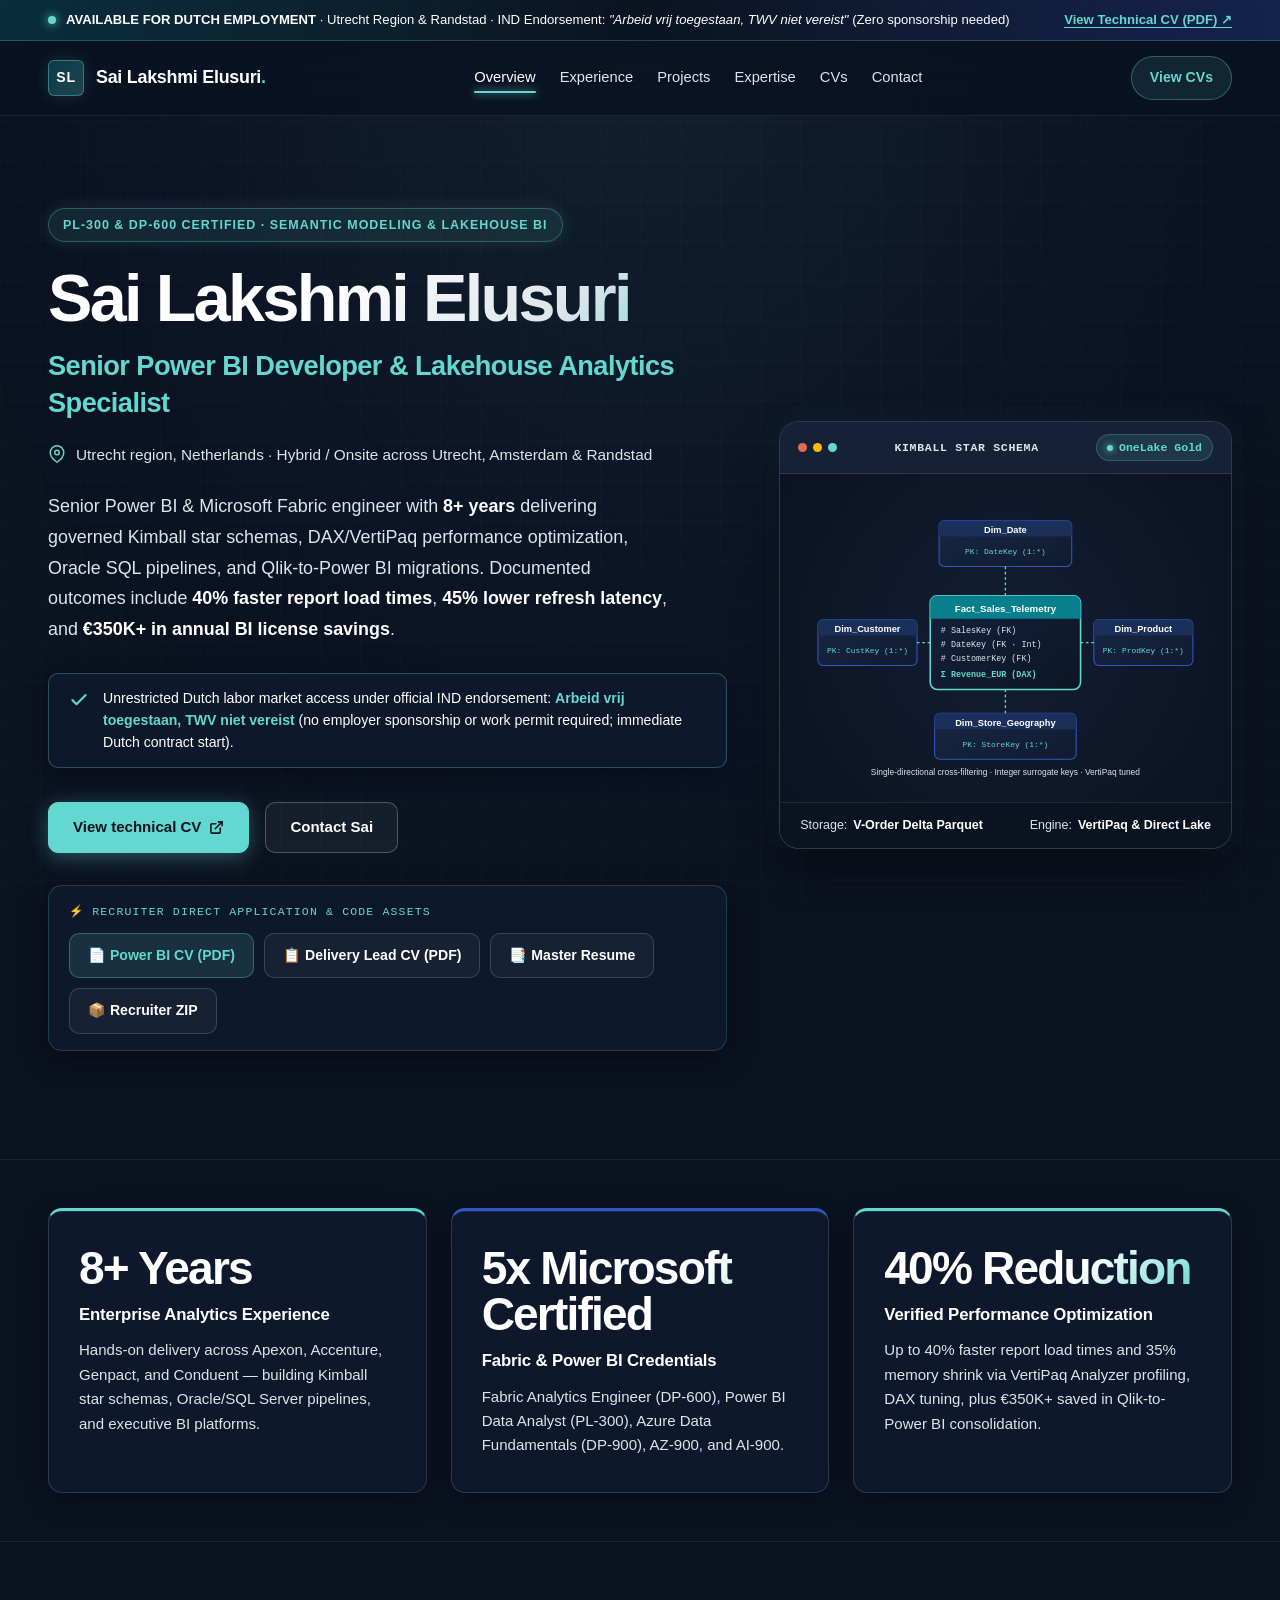
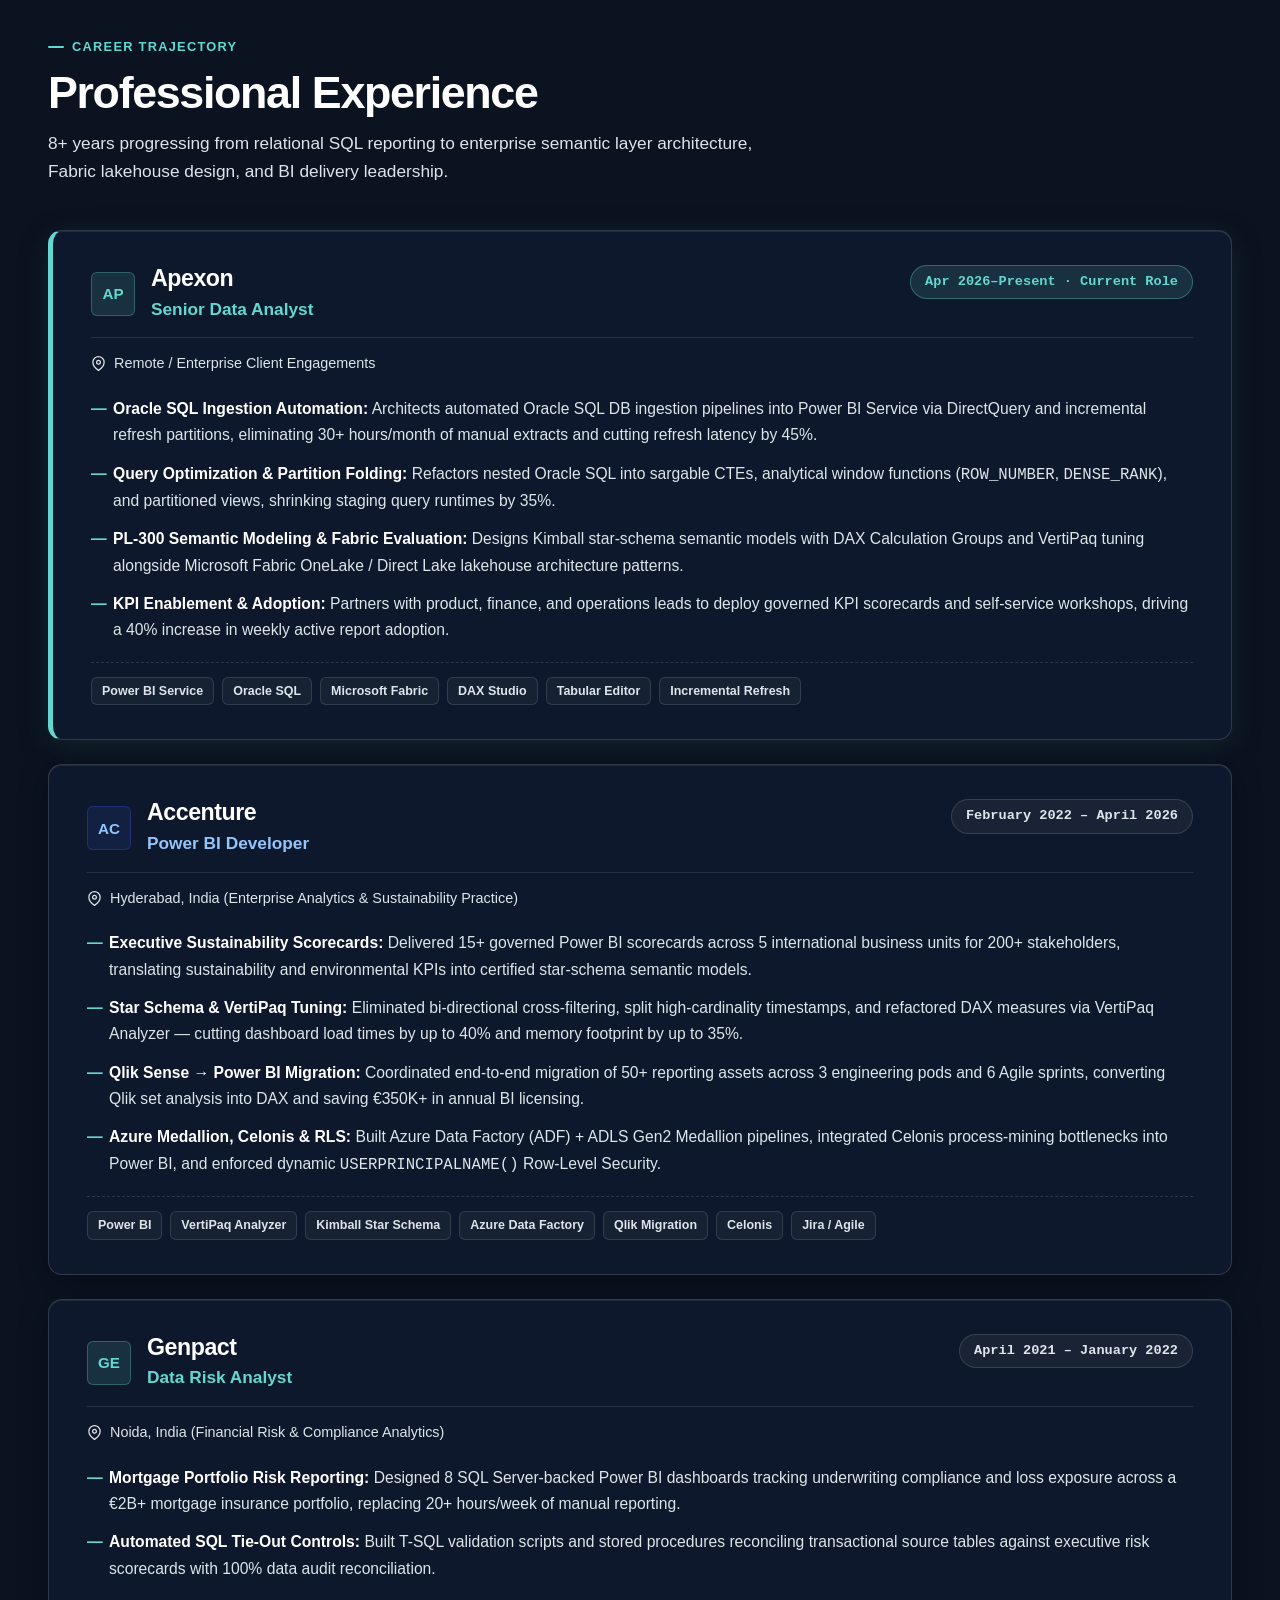
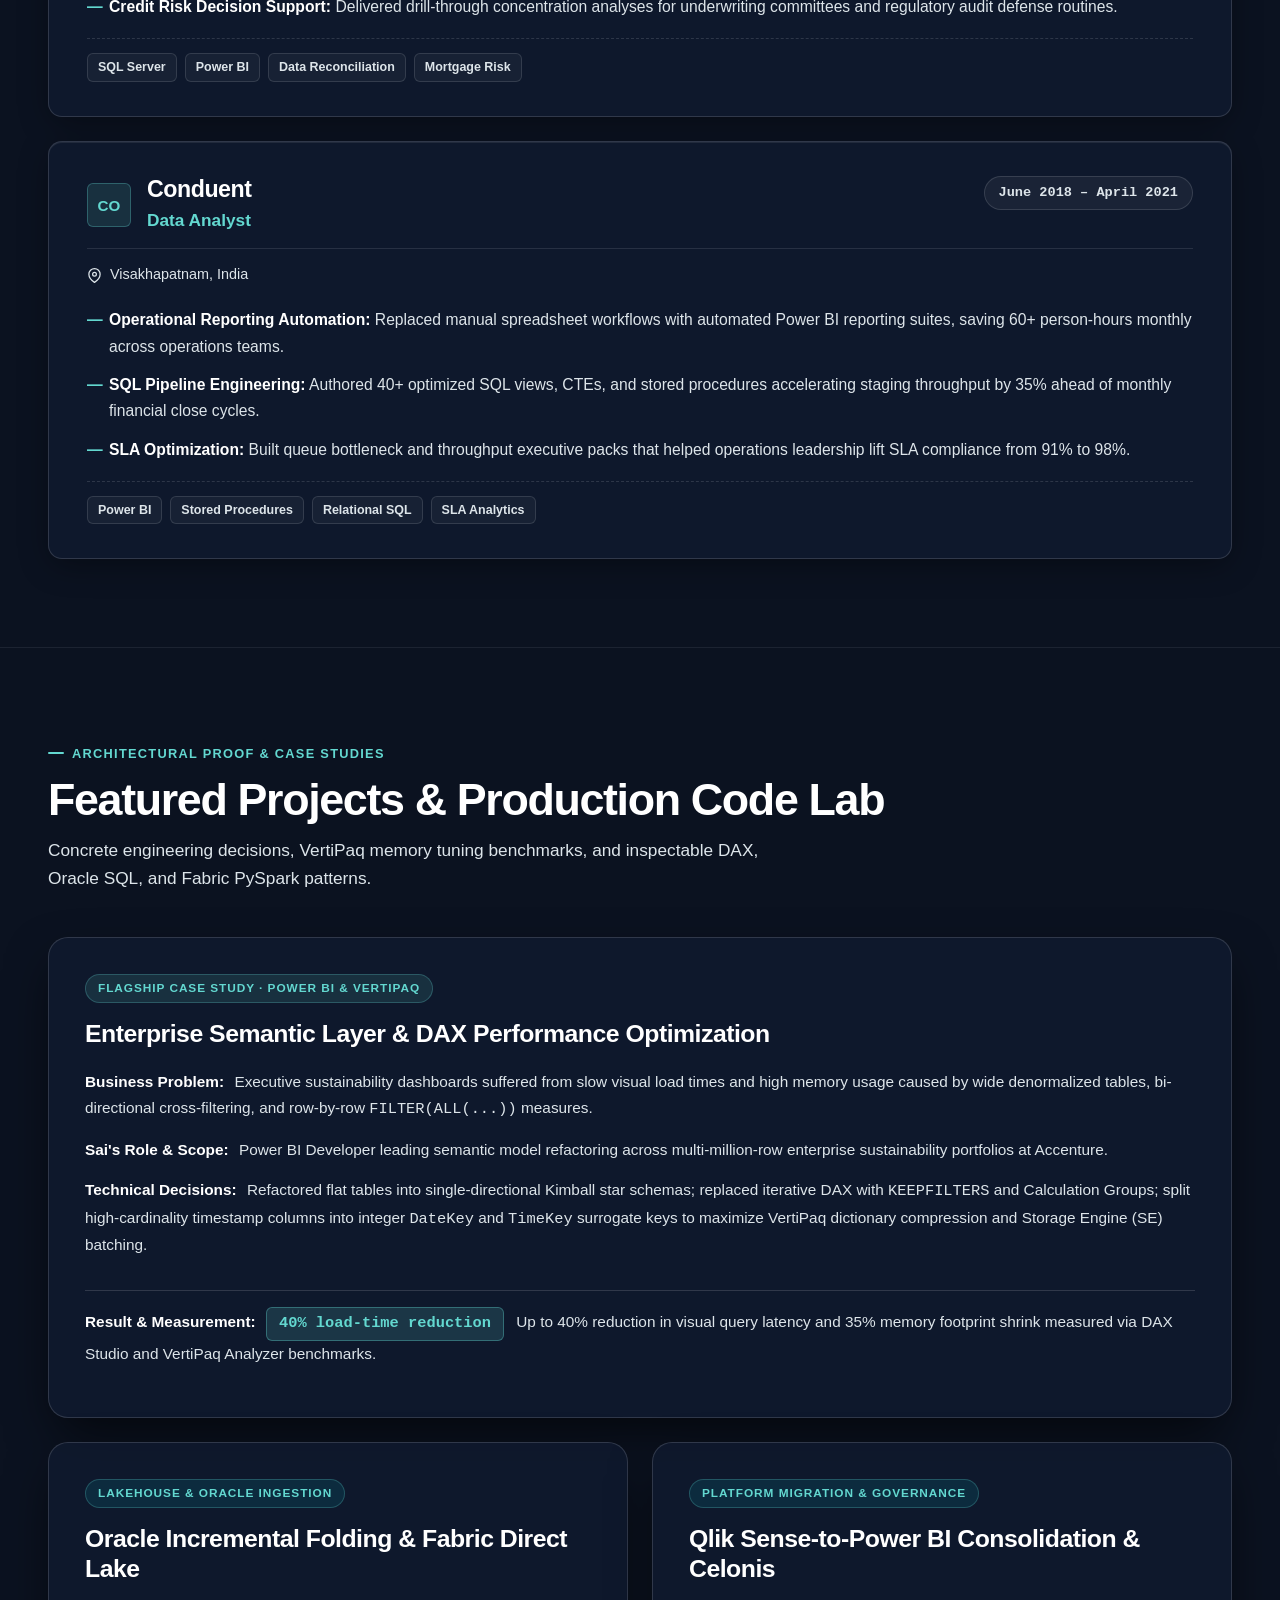
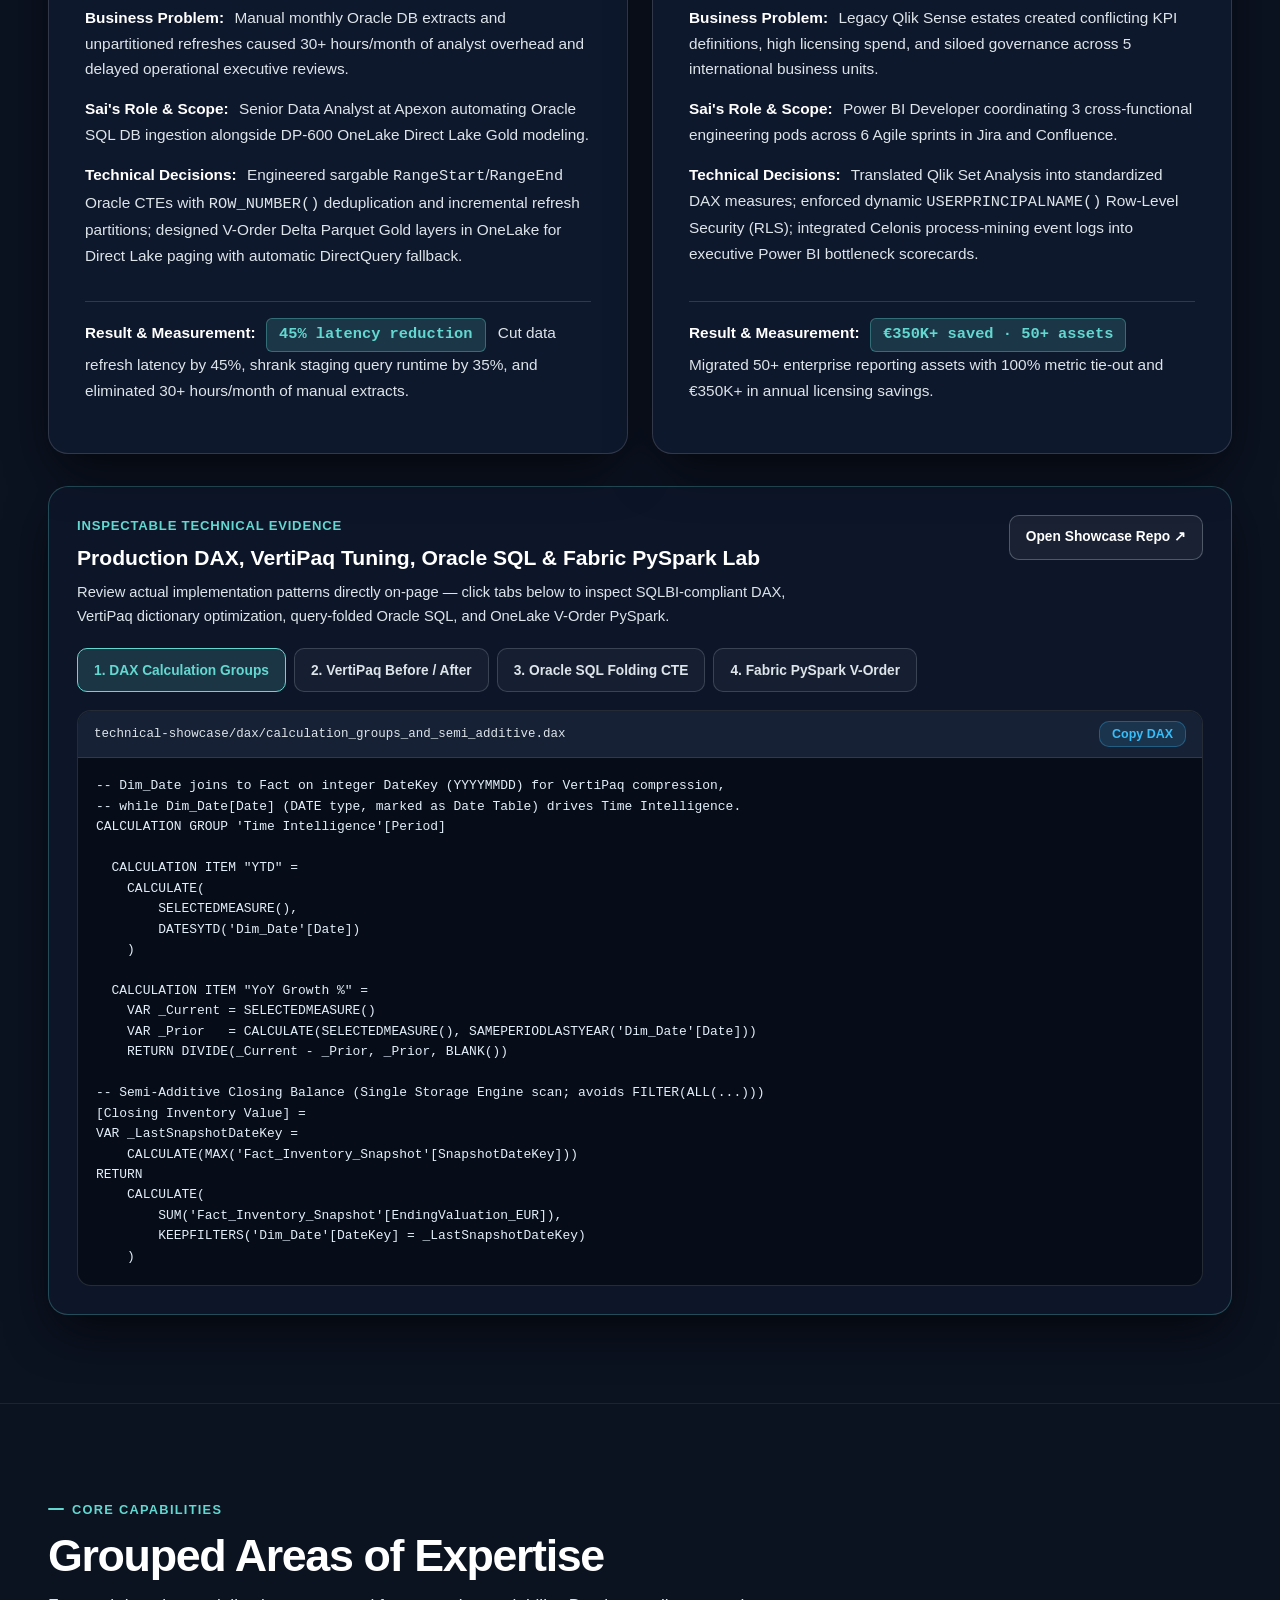
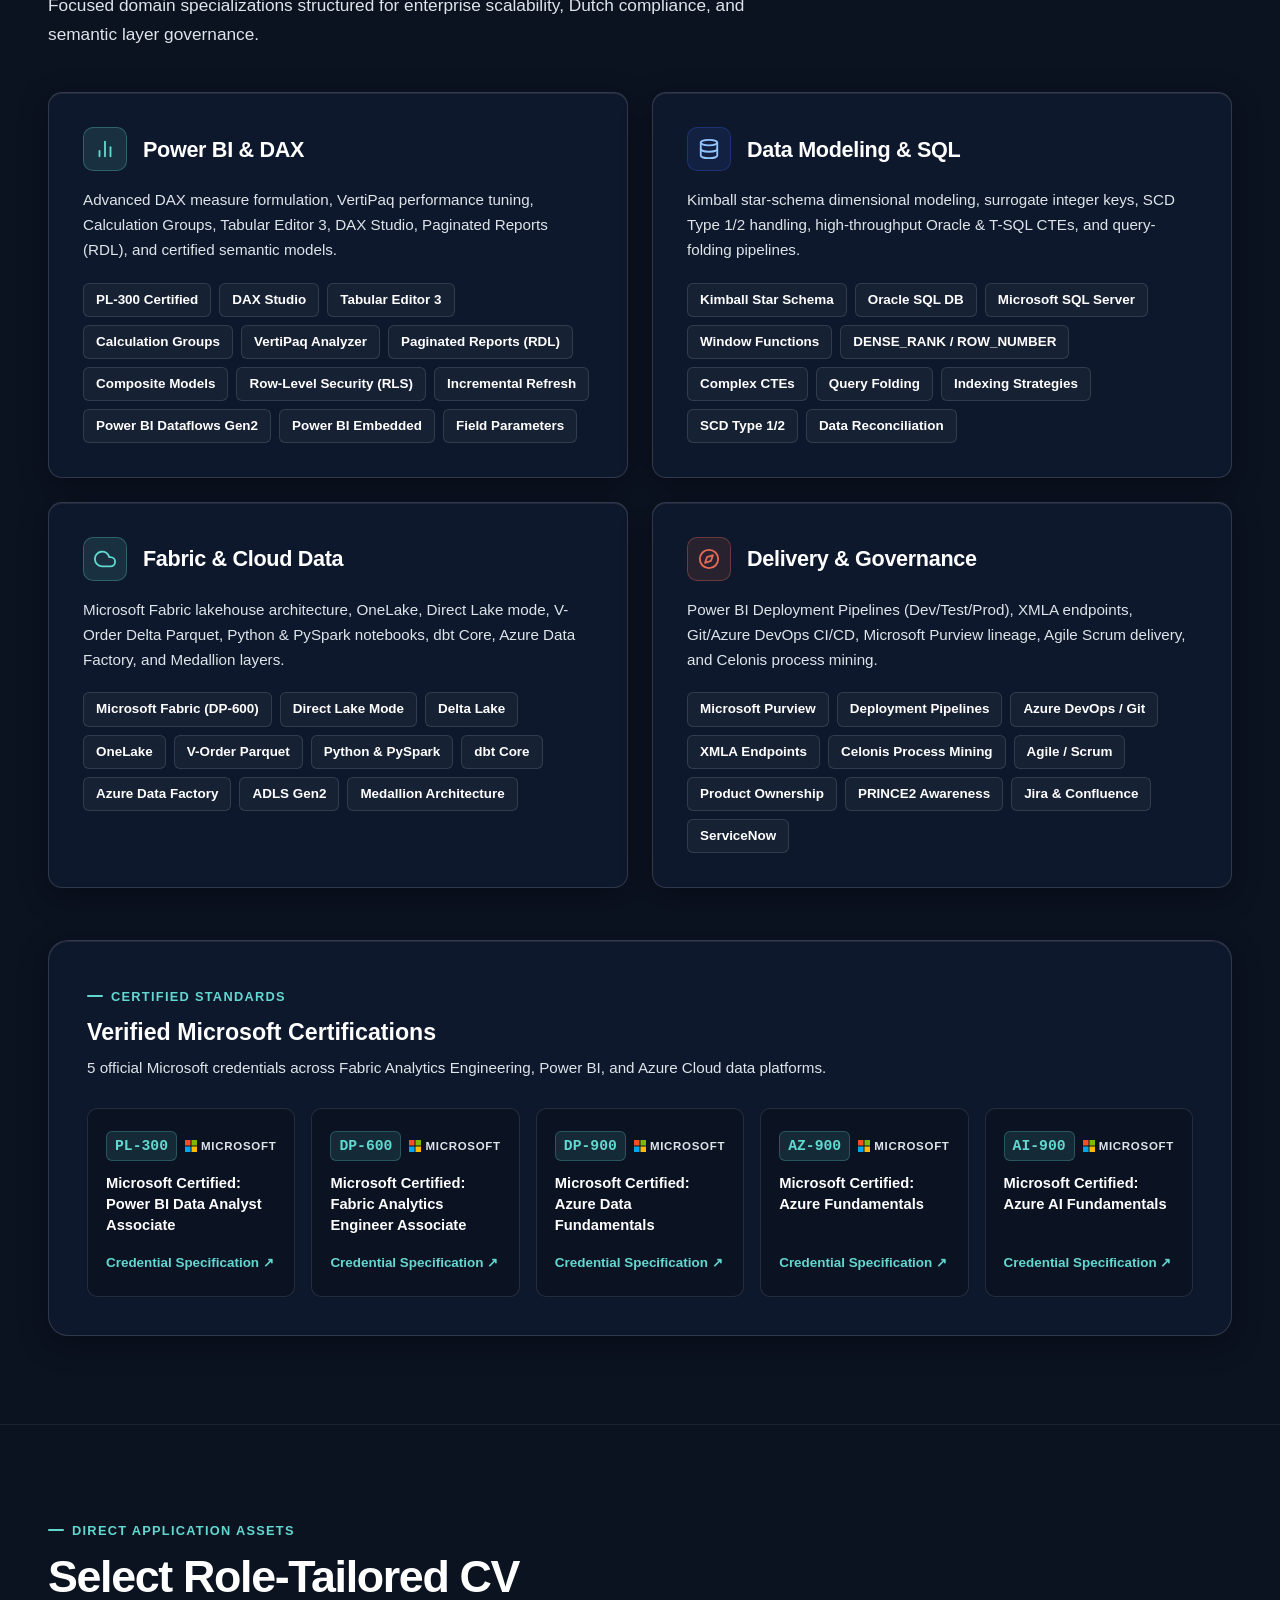
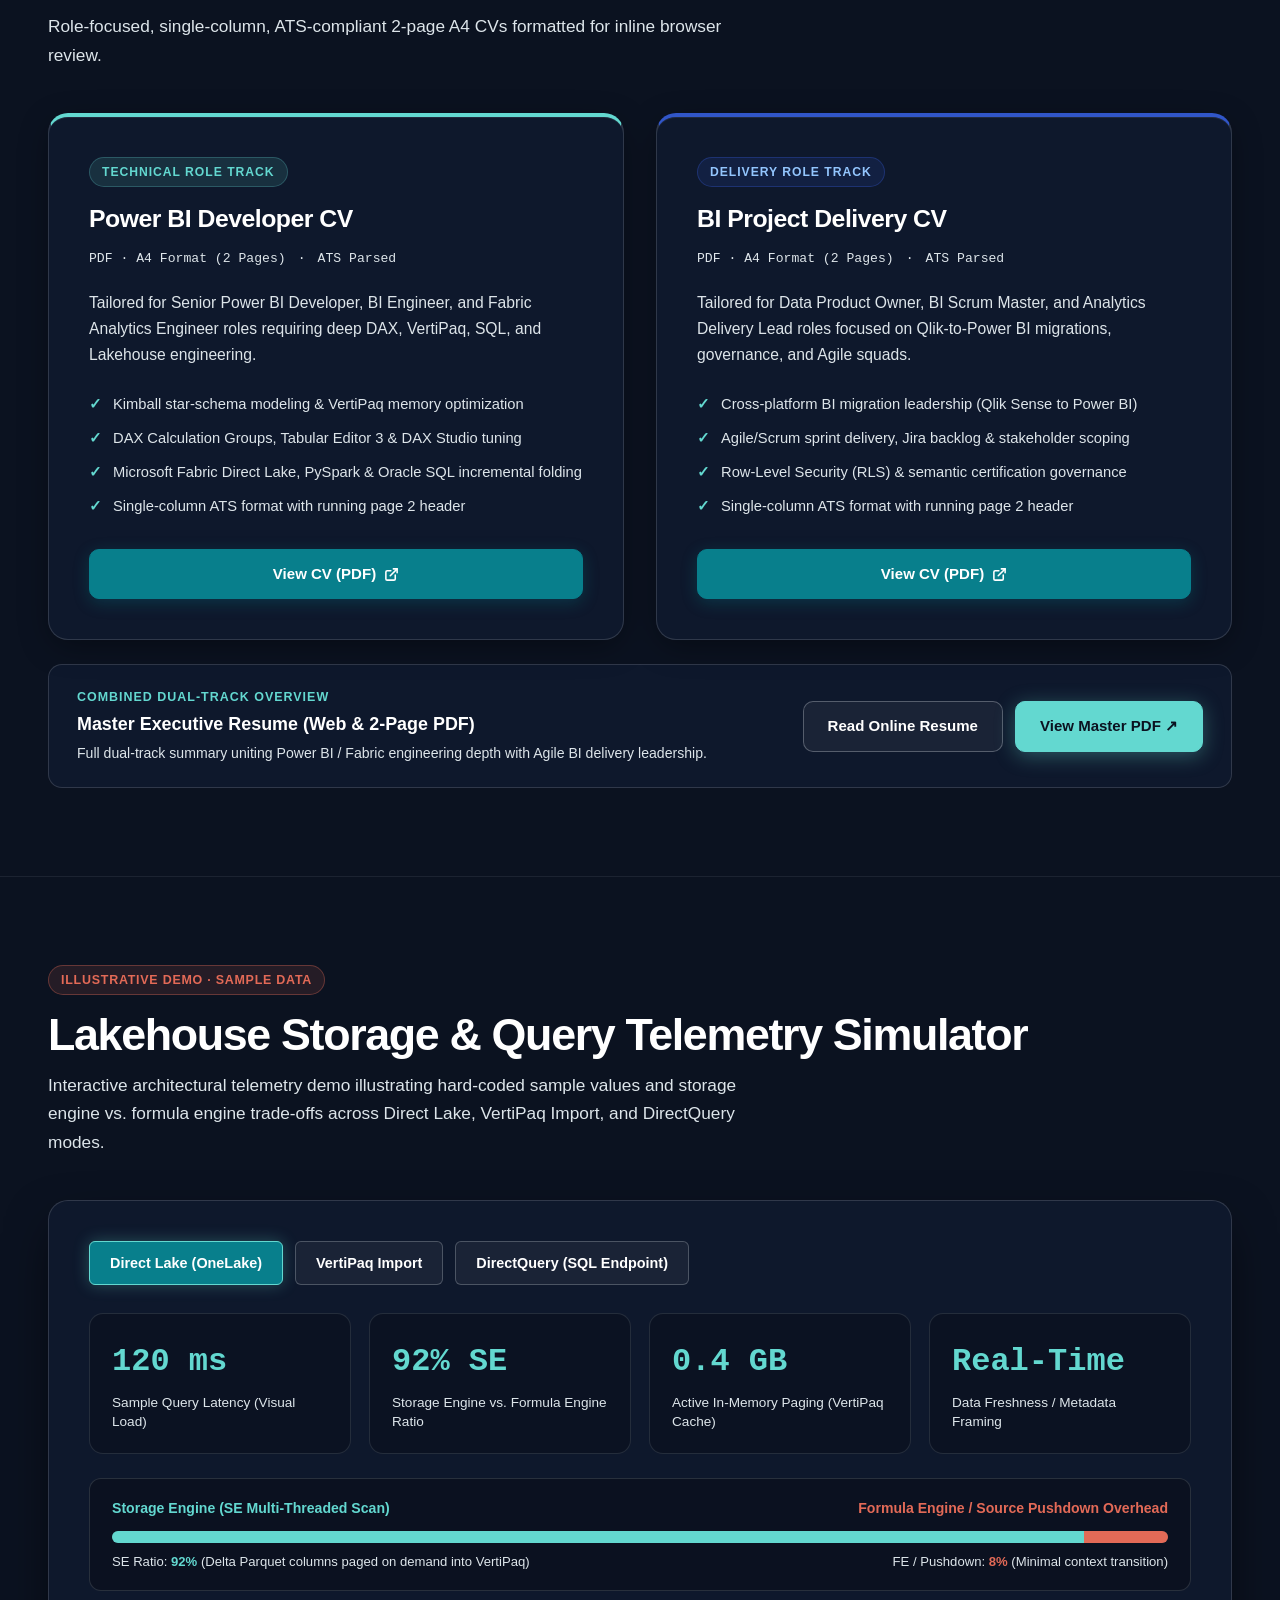
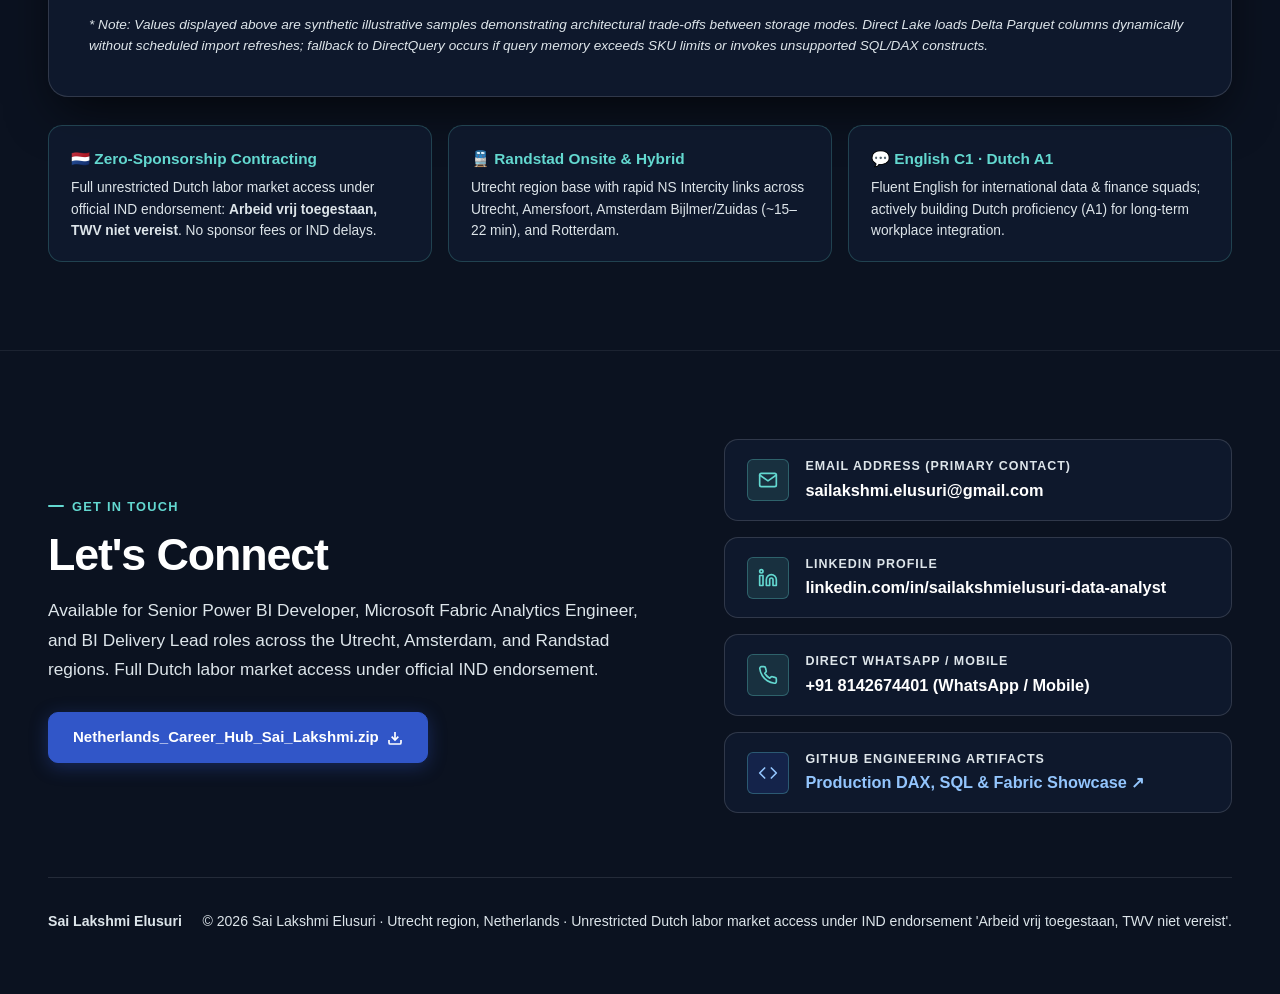
==== commit 70be42a3: "fix: resolve 390px mobile overflow on dutch-career-hub and polish schema card header" ====
--- a/index.html
+++ b/index.html
@@ -188,7 +188,7 @@
                   <span class="arch-dot"></span>
                   <span class="arch-dot"></span>
                 </div>
-                <span class="arch-tag">KIMBALL STAR SCHEMA ARCHITECTURE</span>
+                <span class="arch-tag">KIMBALL STAR SCHEMA</span>
                 <span class="arch-badge-status">OneLake Gold</span>
               </div>
 
--- a/shared.css
+++ b/shared.css
@@ -346,11 +346,12 @@
     top: 100%;
     left: 0;
     right: 0;
-    background: rgba(11, 18, 32, 0.98);
+    background: #080d1a;
     flex-direction: column;
     align-items: flex-start;
     padding: 20px 24px;
-    border-bottom: 1px solid rgba(221, 229, 234, 0.15);
+    border-bottom: 1px solid rgba(221, 229, 234, 0.18);
+    box-shadow: 0 18px 40px rgba(0, 0, 0, 0.72);
     gap: 14px;
     z-index: 600;
   }
@@ -515,12 +516,14 @@
   display: flex;
   align-items: center;
   justify-content: space-between;
+  gap: 10px;
 }
 
 .arch-window-dots {
   display: flex;
   align-items: center;
   gap: 6px;
+  flex-shrink: 0;
 }
 
 .arch-dot {
@@ -534,17 +537,23 @@
 
 .arch-tag {
   font-family: var(--font-mono);
-  font-size: 0.74rem;
-  font-weight: 700;
-  letter-spacing: 0.08em;
+  font-size: 0.72rem;
+  font-weight: 700;
+  letter-spacing: 0.06em;
   color: var(--pale-blue-gray);
   text-transform: uppercase;
+  white-space: nowrap;
+  min-width: 0;
+  overflow: hidden;
+  text-overflow: ellipsis;
 }
 
 .arch-badge-status {
   display: inline-flex;
   align-items: center;
   gap: 6px;
+  flex-shrink: 0;
+  white-space: nowrap;
   font-family: var(--font-mono);
   font-size: 0.72rem;
   font-weight: 700;
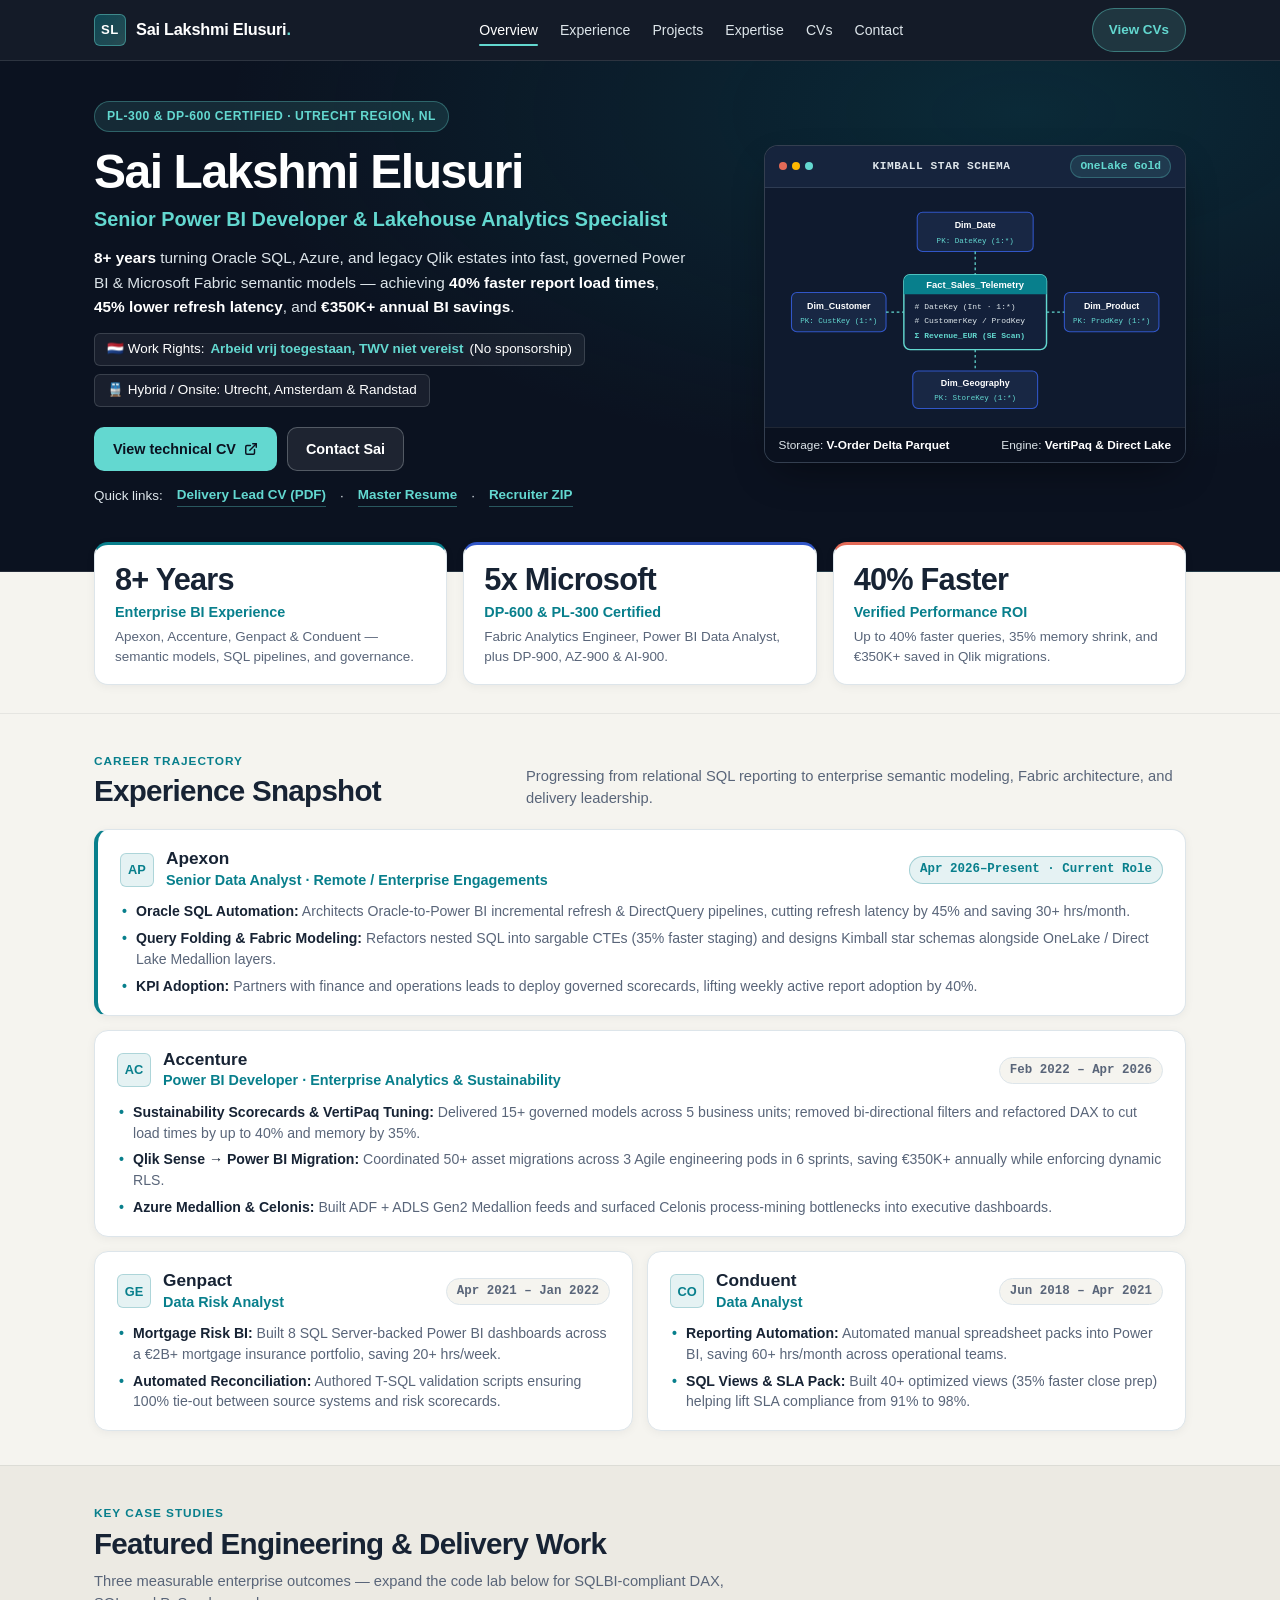
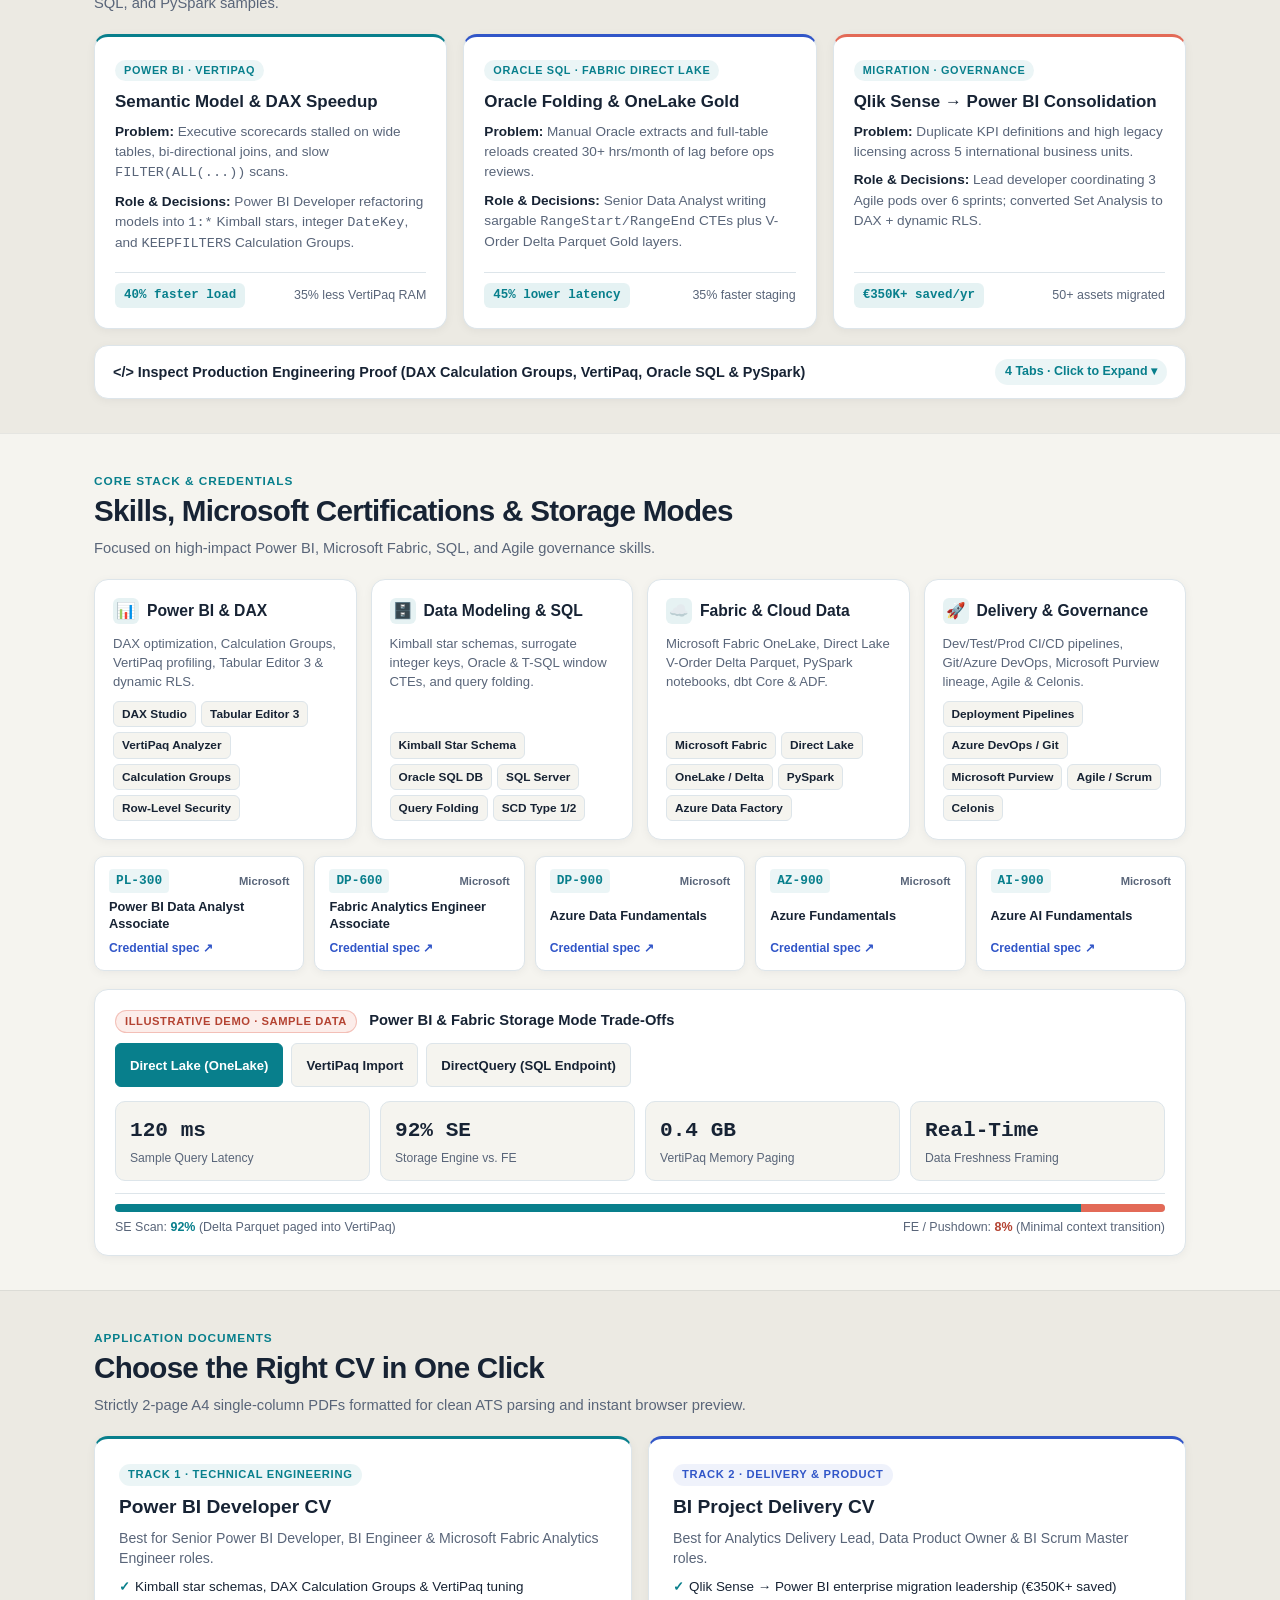
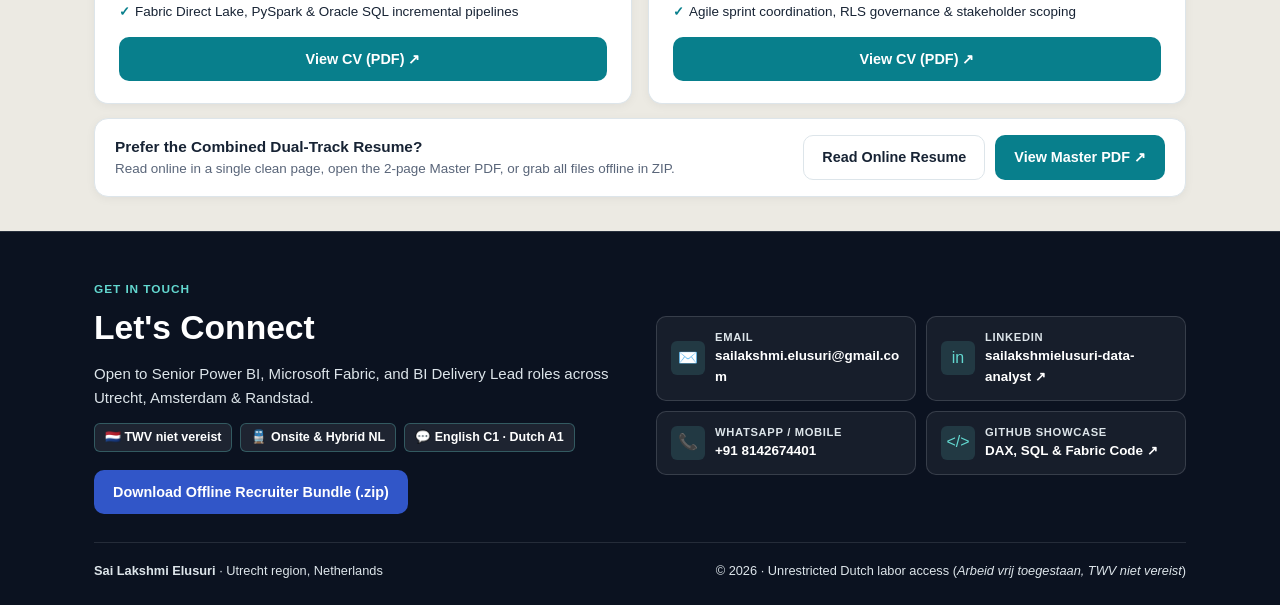
==== commit 4c824dd6: "feat: redesign website into compact warm-editorial layout for faster recruiter scanning" ====
--- a/index.html
+++ b/index.html
@@ -6,7 +6,6 @@
   <title>Sai Lakshmi Elusuri | Senior Power BI Developer &amp; Microsoft Fabric Engineer | Netherlands</title>
   <meta name="description" content="Senior Power BI Developer &amp; Microsoft Fabric Analytics Engineer (PL-300, DP-600) based in Utrecht region, Netherlands. 8+ years enterprise experience, 40% dashboard load-time reduction, Kimball Star Schema &amp; Direct Lake architecture. Full IND labor rights (TWV niet vereist)."/>
 
-  <!-- Canonical & Social Sharing -->
   <link rel="canonical" href="https://sailakshmi1996.github.io/career-hub/"/>
   <meta property="og:type" content="website"/>
   <meta property="og:site_name" content="Sai Lakshmi Elusuri | Senior Power BI &amp; Fabric Portfolio"/>
@@ -15,12 +14,6 @@
   <meta property="og:url" content="https://sailakshmi1996.github.io/career-hub/"/>
   <meta property="og:locale" content="en_NL"/>
 
-  <!-- Twitter / X Card -->
-  <meta name="twitter:card" content="summary_large_image"/>
-  <meta name="twitter:title" content="Sai Lakshmi Elusuri | Senior Power BI &amp; Fabric Engineer | Netherlands"/>
-  <meta name="twitter:description" content="Senior Power BI Developer &amp; Microsoft Fabric Engineer in Utrecht region, Netherlands. 8+ years enterprise analytics, PL-300 &amp; DP-600 certified."/>
-
-  <!-- Schema.org Structured Data -->
   <script type="application/ld+json">
   {
     "@context": "https://schema.org",
@@ -35,71 +28,17 @@
         "addressLocality": "Utrecht Region",
         "addressCountry": "NL"
       },
-      "knowsAbout": [
-        "Power BI",
-        "DAX Optimization",
-        "VertiPaq Storage Engine",
-        "Star Schema Dimensional Modeling",
-        "Microsoft Fabric",
-        "Azure Data Factory",
-        "Oracle SQL"
-      ],
-      "hasCredential": [
-        {
-          "@type": "EducationalOccupationalCredential",
-          "name": "Microsoft Certified: Power BI Data Analyst Associate (PL-300)",
-          "url": "https://learn.microsoft.com/en-us/credentials/certifications/power-bi-data-analyst-associate/"
-        },
-        {
-          "@type": "EducationalOccupationalCredential",
-          "name": "Microsoft Certified: Fabric Analytics Engineer Associate (DP-600)",
-          "url": "https://learn.microsoft.com/en-us/credentials/certifications/fabric-analytics-engineer-associate/"
-        },
-        {
-          "@type": "EducationalOccupationalCredential",
-          "name": "Microsoft Certified: Azure Data Fundamentals (DP-900)",
-          "url": "https://learn.microsoft.com/en-us/credentials/certifications/azure-data-fundamentals/"
-        },
-        {
-          "@type": "EducationalOccupationalCredential",
-          "name": "Microsoft Certified: Azure Fundamentals (AZ-900)",
-          "url": "https://learn.microsoft.com/en-us/credentials/certifications/azure-fundamentals/"
-        },
-        {
-          "@type": "EducationalOccupationalCredential",
-          "name": "Microsoft Certified: Azure AI Fundamentals (AI-900)",
-          "url": "https://learn.microsoft.com/en-us/credentials/certifications/azure-ai-fundamentals/"
-        }
-      ]
+      "knowsAbout": ["Power BI", "DAX Optimization", "VertiPaq Storage Engine", "Microsoft Fabric", "Oracle SQL"]
     }
   }
   </script>
 
-  <!-- Favicon: Clean SVG Data URI -->
   <link rel="icon" type="image/svg+xml" href="data:image/svg+xml,%3Csvg xmlns='http://www.w3.org/2000/svg' viewBox='0 0 32 32'%3E%3Crect width='32' height='32' rx='6' fill='%230B1220'/%3E%3Ccircle cx='10' cy='16' r='4' fill='%23087F8C'/%3E%3Ccircle cx='22' cy='10' r='4' fill='%2363D8D0'/%3E%3Ccircle cx='22' cy='22' r='4' fill='%233156C8'/%3E%3Cline x1='10' y1='16' x2='22' y2='10' stroke='%23ffffff' stroke-width='2'/%3E%3Cline x1='10' y1='16' x2='22' y2='22' stroke='%23ffffff' stroke-width='2'/%3E%3C/svg%3E"/>
-
-  <link rel="stylesheet" href="shared.css?v=20261125v8"/>
+  <link rel="stylesheet" href="shared.css?v=20261125v10"/>
 </head>
 <body>
 
-  <!-- Top Live Availability & IND Work Authorization Bar -->
-  <aside class="live-status-banner" aria-label="Work Authorization &amp; Availability Status">
-    <div class="container">
-      <div class="live-status-inner">
-        <div class="live-status-text">
-          <span class="beacon-dot" aria-hidden="true"></span>
-          <span><strong>AVAILABLE FOR DUTCH EMPLOYMENT</strong> · Utrecht Region &amp; Randstad · IND Endorsement: <em>"Arbeid vrij toegestaan, TWV niet vereist"</em> (Zero sponsorship needed)</span>
-        </div>
-        <div>
-          <a href="cv_power_bi_developer.pdf" target="_blank" rel="noopener" class="banner-link">View Technical CV (PDF) ↗</a>
-        </div>
-      </div>
-    </div>
-  </aside>
-
-  <!-- ═══════════════════════════════════════════════════════════
-       STICKY TOP NAVIGATION (Single-row Desktop, Clean Mobile Drawer)
-       ═══════════════════════════════════════════════════════════ -->
+  <!-- STICKY TOP NAVIGATION (Max 6 Anchor Links) -->
   <header class="site-nav">
     <div class="nav-inner">
       <a href="#overview" class="nav-brand">
@@ -124,7 +63,7 @@
       </div>
 
       <button type="button" class="nav-toggle" id="nav-toggle" aria-label="Toggle navigation menu" aria-expanded="false" aria-controls="nav-menu">
-        <svg width="22" height="22" viewBox="0 0 24 24" fill="none" stroke="currentColor" stroke-width="2" stroke-linecap="round" stroke-linejoin="round">
+        <svg width="20" height="20" viewBox="0 0 24 24" fill="none" stroke="currentColor" stroke-width="2" stroke-linecap="round" stroke-linejoin="round">
           <line x1="3" y1="12" x2="21" y2="12"></line>
           <line x1="3" y1="6" x2="21" y2="6"></line>
           <line x1="3" y1="18" x2="21" y2="18"></line>
@@ -134,999 +73,628 @@
   </header>
 
   <main>
-    <!-- ═══════════════════════════════════════════════════════════
-         HERO SECTION (60/40 Desktop Split)
-         ═══════════════════════════════════════════════════════════ -->
+    <!-- COMPACT HERO (60/40 Desktop Split) -->
     <section id="overview" class="hero-section">
       <div class="container">
         <div class="hero-grid">
-          <div class="hero-content">
-            <div class="hero-eyebrow-badge">PL-300 &amp; DP-600 Certified · Semantic Modeling &amp; Lakehouse BI</div>
+          <div>
+            <div class="hero-eyebrow-badge">PL-300 &amp; DP-600 CERTIFIED · UTRECHT REGION, NL</div>
             <h1 class="hero-name">Sai Lakshmi Elusuri</h1>
             <div class="hero-primary-role">Senior Power BI Developer &amp; Lakehouse Analytics Specialist</div>
-            <div class="hero-location">
-              <svg width="18" height="18" viewBox="0 0 24 24" fill="none" stroke="currentColor" stroke-width="2" stroke-linecap="round" stroke-linejoin="round"><path d="M21 10c0 7-9 13-9 13s-9-6-9-13a9 9 0 0 1 18 0z"></path><circle cx="12" cy="10" r="3"></circle></svg>
-              <span>Utrecht region, Netherlands · Hybrid / Onsite across Utrecht, Amsterdam &amp; Randstad</span>
-            </div>
 
             <p class="hero-summary">
-              Senior Power BI &amp; Microsoft Fabric engineer with <strong>8+ years</strong> delivering governed Kimball star schemas, DAX/VertiPaq performance optimization, Oracle SQL pipelines, and Qlik-to-Power BI migrations. Documented outcomes include <strong>40% faster report load times</strong>, <strong>45% lower refresh latency</strong>, and <strong>€350K+ in annual BI license savings</strong>.
+              <strong>8+ years</strong> turning Oracle SQL, Azure, and legacy Qlik estates into fast, governed Power BI &amp; Microsoft Fabric semantic models — achieving <strong>40% faster report load times</strong>, <strong>45% lower refresh latency</strong>, and <strong>€350K+ annual BI savings</strong>.
             </p>
 
-            <div class="hero-auth-note">
-              <svg width="20" height="20" viewBox="0 0 24 24" fill="none" stroke="currentColor" stroke-width="2.5" stroke-linecap="round" stroke-linejoin="round"><polyline points="20 6 9 17 4 12"></polyline></svg>
-              <div>
-                Unrestricted Dutch labor market access under official IND endorsement: <strong>Arbeid vrij toegestaan, TWV niet vereist</strong> (no employer sponsorship or work permit required; immediate Dutch contract start).
-              </div>
+            <div class="hero-auth-meta">
+              <span class="hero-auth-pill">🇳🇱 Work Rights: <strong>Arbeid vrij toegestaan, TWV niet vereist</strong> (No sponsorship)</span>
+              <span class="hero-auth-pill">🚆 Hybrid / Onsite: Utrecht, Amsterdam &amp; Randstad</span>
             </div>
 
             <div class="hero-actions">
               <a href="cv_power_bi_developer.pdf" target="_blank" rel="noopener" class="btn btn-hero-primary">
                 <span>View technical CV</span>
-                <svg width="15" height="15" viewBox="0 0 24 24" fill="none" stroke="currentColor" stroke-width="2.5" stroke-linecap="round" stroke-linejoin="round"><path d="M18 13v6a2 2 0 0 1-2 2H5a2 2 0 0 1-2-2V8a2 2 0 0 1 2-2h6"></path><polyline points="15 3 21 3 21 9"></polyline><line x1="10" y1="14" x2="21" y2="3"></line></svg>
+                <svg width="14" height="14" viewBox="0 0 24 24" fill="none" stroke="currentColor" stroke-width="2.5" stroke-linecap="round" stroke-linejoin="round"><path d="M18 13v6a2 2 0 0 1-2 2H5a2 2 0 0 1-2-2V8a2 2 0 0 1 2-2h6"></path><polyline points="15 3 21 3 21 9"></polyline><line x1="10" y1="14" x2="21" y2="3"></line></svg>
               </a>
               <a href="#contact" class="btn btn-hero-secondary">Contact Sai</a>
             </div>
 
-            <!-- Recruiter Fast-Track Command Deck (Public Application Assets Only) -->
-            <div class="recruiter-quick-deck" aria-label="Recruiter fast-track assets">
-              <div class="quick-deck-title">⚡ Recruiter Direct Application &amp; Code Assets</div>
-              <div class="quick-deck-links">
-                <a href="cv_power_bi_developer.pdf" target="_blank" rel="noopener" class="quick-pill quick-pill-highlight">📄 Power BI CV (PDF)</a>
-                <a href="cv_bi_project_delivery.pdf" target="_blank" rel="noopener" class="quick-pill">📋 Delivery Lead CV (PDF)</a>
-                <a href="resume.html" class="quick-pill">📑 Master Resume</a>
-                <a href="Netherlands_Career_Hub_Sai_Lakshmi.zip" class="quick-pill">📦 Recruiter ZIP</a>
-              </div>
-            </div>
-          </div>
-
-          <div class="hero-graphic-wrap">
-            <div class="architecture-diagram-card" aria-label="Kimball Star Schema Semantic Architecture Model">
-              <div class="arch-card-header">
-                <div class="arch-window-dots">
-                  <span class="arch-dot"></span>
-                  <span class="arch-dot"></span>
-                  <span class="arch-dot"></span>
-                </div>
-                <span class="arch-tag">KIMBALL STAR SCHEMA</span>
-                <span class="arch-badge-status">OneLake Gold</span>
-              </div>
-
-              <div class="arch-svg-container">
-                <svg viewBox="0 0 460 330" fill="none" xmlns="http://www.w3.org/2000/svg" style="width: 100%; height: auto;">
-                  <defs>
-                    <linearGradient id="factGrad" x1="0%" y1="0%" x2="100%" y2="100%">
-                      <stop offset="0%" stop-color="#14213d"/>
-                      <stop offset="100%" stop-color="#0c1626"/>
-                    </linearGradient>
-                    <linearGradient id="dimGrad" x1="0%" y1="0%" x2="100%" y2="100%">
-                      <stop offset="0%" stop-color="#182744"/>
-                      <stop offset="100%" stop-color="#101b30"/>
-                    </linearGradient>
-                  </defs>
-
-                  <g transform="translate(145, 115)">
-                    <rect width="170" height="106" rx="8" fill="url(#factGrad)" stroke="#63D8D0" stroke-width="1.8"/>
-                    <path d="M0 8C0 3.58 3.58 0 8 0H162C166.42 0 170 3.58 170 8V26H0V8Z" fill="#087F8C"/>
-                    <text x="85" y="18" fill="#FFFFFF" font-family="-apple-system, sans-serif" font-size="11" font-weight="700" text-anchor="middle">Fact_Sales_Telemetry</text>
-                    <text x="12" y="42" fill="#DDE5EA" font-family="monospace" font-size="9.5"># SalesKey (FK)</text>
-                    <text x="12" y="58" fill="#DDE5EA" font-family="monospace" font-size="9.5"># DateKey (FK · Int)</text>
-                    <text x="12" y="74" fill="#DDE5EA" font-family="monospace" font-size="9.5"># CustomerKey (FK)</text>
-                    <text x="12" y="92" fill="#63D8D0" font-family="monospace" font-size="9.5" font-weight="700">Σ Revenue_EUR (DAX)</text>
-                  </g>
-
-                  <g transform="translate(155, 30)">
-                    <rect width="150" height="52" rx="6" fill="url(#dimGrad)" stroke="#3156C8" stroke-width="1.2"/>
-                    <path d="M0 6C0 2.68 2.68 0 6 0H144C147.32 0 150 2.68 150 6V18H0V6Z" fill="#1b2f5b"/>
-                    <text x="75" y="14" fill="#FFFFFF" font-family="-apple-system, sans-serif" font-size="10.5" font-weight="700" text-anchor="middle">Dim_Date</text>
-                    <text x="75" y="38" fill="#63D8D0" font-family="monospace" font-size="9" text-anchor="middle">PK: DateKey (1:*)</text>
-                    <line x1="75" y1="52" x2="75" y2="85" stroke="#63D8D0" stroke-width="1.5" stroke-dasharray="3 3"/>
-                  </g>
-
-                  <g transform="translate(18, 142)">
-                    <rect width="112" height="52" rx="6" fill="url(#dimGrad)" stroke="#3156C8" stroke-width="1.2"/>
-                    <path d="M0 6C0 2.68 2.68 0 6 0H106C109.32 0 112 2.68 112 6V18H0V6Z" fill="#1b2f5b"/>
-                    <text x="56" y="14" fill="#FFFFFF" font-family="-apple-system, sans-serif" font-size="10.5" font-weight="700" text-anchor="middle">Dim_Customer</text>
-                    <text x="56" y="38" fill="#63D8D0" font-family="monospace" font-size="9" text-anchor="middle">PK: CustKey (1:*)</text>
-                    <line x1="112" y1="26" x2="127" y2="26" stroke="#63D8D0" stroke-width="1.5" stroke-dasharray="3 3"/>
-                  </g>
-
-                  <g transform="translate(330, 142)">
-                    <rect width="112" height="52" rx="6" fill="url(#dimGrad)" stroke="#3156C8" stroke-width="1.2"/>
-                    <path d="M0 6C0 2.68 2.68 0 6 0H106C109.32 0 112 2.68 112 6V18H0V6Z" fill="#1b2f5b"/>
-                    <text x="56" y="14" fill="#FFFFFF" font-family="-apple-system, sans-serif" font-size="10.5" font-weight="700" text-anchor="middle">Dim_Product</text>
-                    <text x="56" y="38" fill="#63D8D0" font-family="monospace" font-size="9" text-anchor="middle">PK: ProdKey (1:*)</text>
-                    <line x1="-15" y1="26" x2="0" y2="26" stroke="#63D8D0" stroke-width="1.5" stroke-dasharray="3 3"/>
-                  </g>
-
-                  <g transform="translate(150, 248)">
-                    <rect width="160" height="52" rx="6" fill="url(#dimGrad)" stroke="#3156C8" stroke-width="1.2"/>
-                    <path d="M0 6C0 2.68 2.68 0 6 0H154C157.32 0 160 2.68 160 6V18H0V6Z" fill="#1b2f5b"/>
-                    <text x="80" y="14" fill="#FFFFFF" font-family="-apple-system, sans-serif" font-size="10.5" font-weight="700" text-anchor="middle">Dim_Store_Geography</text>
-                    <text x="80" y="38" fill="#63D8D0" font-family="monospace" font-size="9" text-anchor="middle">PK: StoreKey (1:*)</text>
-                    <line x1="80" y1="-27" x2="80" y2="0" stroke="#63D8D0" stroke-width="1.5" stroke-dasharray="3 3"/>
-                  </g>
-
-                  <text x="230" y="318" fill="#DDE5EA" font-family="-apple-system, sans-serif" font-size="9.5" text-anchor="middle">Single-directional cross-filtering · Integer surrogate keys · VertiPaq tuned</text>
-                </svg>
-              </div>
-
-              <div class="arch-card-footer">
-                <span class="arch-spec-item">Storage: <strong>V-Order Delta Parquet</strong></span>
-                <span class="arch-spec-item">Engine: <strong>VertiPaq &amp; Direct Lake</strong></span>
-              </div>
+            <div class="hero-inline-links">
+              <span>Quick links:</span>
+              <a href="cv_bi_project_delivery.pdf" target="_blank" rel="noopener">Delivery Lead CV (PDF)</a>
+              <span>·</span>
+              <a href="resume.html">Master Resume</a>
+              <span>·</span>
+              <a href="Netherlands_Career_Hub_Sai_Lakshmi.zip">Recruiter ZIP</a>
+            </div>
+          </div>
+
+          <!-- Compact Star Schema Visual Anchor -->
+          <div class="architecture-diagram-card" aria-label="Kimball Star Schema Semantic Architecture">
+            <div class="arch-card-header">
+              <div class="arch-window-dots">
+                <span class="arch-dot"></span><span class="arch-dot"></span><span class="arch-dot"></span>
+              </div>
+              <span class="arch-tag">KIMBALL STAR SCHEMA</span>
+              <span class="arch-badge-status">OneLake Gold</span>
+            </div>
+
+            <div class="arch-svg-container">
+              <svg viewBox="0 0 440 250" fill="none" xmlns="http://www.w3.org/2000/svg" style="width: 100%; height: auto;">
+                <g transform="translate(140, 86)">
+                  <rect width="160" height="84" rx="7" fill="#13203A" stroke="#63D8D0" stroke-width="1.6"/>
+                  <path d="M0 7C0 3.13 3.13 0 7 0H153C156.87 0 160 3.13 160 7V22H0V7Z" fill="#087F8C"/>
+                  <text x="80" y="15" fill="#FFFFFF" font-family="-apple-system, sans-serif" font-size="10.5" font-weight="700" text-anchor="middle">Fact_Sales_Telemetry</text>
+                  <text x="12" y="39" fill="#DDE5EA" font-family="monospace" font-size="9"># DateKey (Int · 1:*)</text>
+                  <text x="12" y="54" fill="#DDE5EA" font-family="monospace" font-size="9"># CustomerKey / ProdKey</text>
+                  <text x="12" y="71" fill="#63D8D0" font-family="monospace" font-size="9" font-weight="700">Σ Revenue_EUR (SE Scan)</text>
+                </g>
+
+                <g transform="translate(155, 16)">
+                  <rect width="130" height="44" rx="6" fill="#182744" stroke="#3156C8" stroke-width="1.2"/>
+                  <text x="65" y="18" fill="#FFFFFF" font-family="-apple-system, sans-serif" font-size="10" font-weight="700" text-anchor="middle">Dim_Date</text>
+                  <text x="65" y="34" fill="#63D8D0" font-family="monospace" font-size="8.5" text-anchor="middle">PK: DateKey (1:*)</text>
+                  <line x1="65" y1="44" x2="65" y2="70" stroke="#63D8D0" stroke-width="1.4" stroke-dasharray="3 3"/>
+                </g>
+
+                <g transform="translate(14, 106)">
+                  <rect width="106" height="44" rx="6" fill="#182744" stroke="#3156C8" stroke-width="1.2"/>
+                  <text x="53" y="18" fill="#FFFFFF" font-family="-apple-system, sans-serif" font-size="10" font-weight="700" text-anchor="middle">Dim_Customer</text>
+                  <text x="53" y="34" fill="#63D8D0" font-family="monospace" font-size="8.5" text-anchor="middle">PK: CustKey (1:*)</text>
+                  <line x1="106" y1="22" x2="126" y2="22" stroke="#63D8D0" stroke-width="1.4" stroke-dasharray="3 3"/>
+                </g>
+
+                <g transform="translate(320, 106)">
+                  <rect width="106" height="44" rx="6" fill="#182744" stroke="#3156C8" stroke-width="1.2"/>
+                  <text x="53" y="18" fill="#FFFFFF" font-family="-apple-system, sans-serif" font-size="10" font-weight="700" text-anchor="middle">Dim_Product</text>
+                  <text x="53" y="34" fill="#63D8D0" font-family="monospace" font-size="8.5" text-anchor="middle">PK: ProdKey (1:*)</text>
+                  <line x1="-20" y1="22" x2="0" y2="22" stroke="#63D8D0" stroke-width="1.4" stroke-dasharray="3 3"/>
+                </g>
+
+                <g transform="translate(150, 194)">
+                  <rect width="140" height="42" rx="6" fill="#182744" stroke="#3156C8" stroke-width="1.2"/>
+                  <text x="70" y="17" fill="#FFFFFF" font-family="-apple-system, sans-serif" font-size="10" font-weight="700" text-anchor="middle">Dim_Geography</text>
+                  <text x="70" y="32" fill="#63D8D0" font-family="monospace" font-size="8.5" text-anchor="middle">PK: StoreKey (1:*)</text>
+                  <line x1="70" y1="-24" x2="70" y2="0" stroke="#63D8D0" stroke-width="1.4" stroke-dasharray="3 3"/>
+                </g>
+              </svg>
+            </div>
+
+            <div class="arch-card-footer">
+              <span class="arch-spec-item">Storage: <strong>V-Order Delta Parquet</strong></span>
+              <span class="arch-spec-item">Engine: <strong>VertiPaq &amp; Direct Lake</strong></span>
             </div>
           </div>
         </div>
       </div>
     </section>
 
-    <!-- ═══════════════════════════════════════════════════════════
-         PROOF STRIP (3 Metric Cards)
-         ═══════════════════════════════════════════════════════════ -->
-    <section class="proof-strip">
+    <!-- OVERLAPPING 3-CARD PROOF STRIP -->
+    <section class="proof-strip" aria-label="Core Career Highlights">
       <div class="container">
         <div class="proof-grid">
           <div class="proof-card">
             <div class="proof-metric">8+ Years</div>
-            <div class="proof-label">Enterprise Analytics Experience</div>
-            <div class="proof-context">Hands-on delivery across Apexon, Accenture, Genpact, and Conduent — building Kimball star schemas, Oracle/SQL Server pipelines, and executive BI platforms.</div>
-          </div>
-
+            <div class="proof-label">Enterprise BI Experience</div>
+            <div class="proof-context">Apexon, Accenture, Genpact &amp; Conduent — semantic models, SQL pipelines, and governance.</div>
+          </div>
           <div class="proof-card">
-            <div class="proof-metric">5x Microsoft Certified</div>
-            <div class="proof-label">Fabric &amp; Power BI Credentials</div>
-            <div class="proof-context">Fabric Analytics Engineer (DP-600), Power BI Data Analyst (PL-300), Azure Data Fundamentals (DP-900), AZ-900, and AI-900.</div>
-          </div>
-
+            <div class="proof-metric">5x Microsoft</div>
+            <div class="proof-label">DP-600 &amp; PL-300 Certified</div>
+            <div class="proof-context">Fabric Analytics Engineer, Power BI Data Analyst, plus DP-900, AZ-900 &amp; AI-900.</div>
+          </div>
           <div class="proof-card">
-            <div class="proof-metric">40% Reduction</div>
-            <div class="proof-label">Verified Performance Optimization</div>
-            <div class="proof-context">Up to 40% faster report load times and 35% memory shrink via VertiPaq Analyzer profiling, DAX tuning, plus €350K+ saved in Qlik-to-Power BI consolidation.</div>
+            <div class="proof-metric">40% Faster</div>
+            <div class="proof-label">Verified Performance ROI</div>
+            <div class="proof-context">Up to 40% faster queries, 35% memory shrink, and €350K+ saved in Qlik migrations.</div>
           </div>
         </div>
       </div>
     </section>
 
-    <!-- ═══════════════════════════════════════════════════════════
-         EXPERIENCE TIMELINE
-         ═══════════════════════════════════════════════════════════ -->
-    <section id="experience" class="section-experience">
+    <!-- EXPERIENCE (Compact Current/Recent + 2-Col Prior Roles) -->
+    <section id="experience" class="section-band">
       <div class="container">
-        <div class="section-title-wrap">
-          <div class="section-eyebrow">Career Trajectory</div>
-          <h2 class="section-heading">Professional Experience</h2>
-          <p class="section-desc">8+ years progressing from relational SQL reporting to enterprise semantic layer architecture, Fabric lakehouse design, and BI delivery leadership.</p>
+        <div class="section-header-compact">
+          <div>
+            <div class="section-eyebrow">Career Trajectory</div>
+            <h2 class="section-heading">Experience Snapshot</h2>
+          </div>
+          <p class="section-desc">Progressing from relational SQL reporting to enterprise semantic modeling, Fabric architecture, and delivery leadership.</p>
         </div>
 
         <div class="timeline">
-          <!-- Role 1: Apexon (Current) -->
           <article class="timeline-item role-current">
             <div class="role-header">
               <div class="role-company-wrap">
                 <div class="company-avatar">AP</div>
                 <div>
                   <h3 class="role-company">Apexon</h3>
-                  <div class="role-title">Senior Data Analyst</div>
+                  <div class="role-title-inline">Senior Data Analyst · Remote / Enterprise Engagements</div>
                 </div>
               </div>
               <span class="role-dates role-badge-current">Apr 2026–Present · Current Role</span>
             </div>
-            <div class="role-location">
-              <svg width="15" height="15" viewBox="0 0 24 24" fill="none" stroke="currentColor" stroke-width="2"><path d="M21 10c0 7-9 13-9 13s-9-6-9-13a9 9 0 0 1 18 0z"></path><circle cx="12" cy="10" r="3"></circle></svg>
-              <span>Remote / Enterprise Client Engagements</span>
-            </div>
             <ul class="role-bullets">
-              <li><strong>Oracle SQL Ingestion Automation:</strong> Architects automated Oracle SQL DB ingestion pipelines into Power BI Service via DirectQuery and incremental refresh partitions, eliminating 30+ hours/month of manual extracts and cutting refresh latency by 45%.</li>
-              <li><strong>Query Optimization &amp; Partition Folding:</strong> Refactors nested Oracle SQL into sargable CTEs, analytical window functions (<code>ROW_NUMBER</code>, <code>DENSE_RANK</code>), and partitioned views, shrinking staging query runtimes by 35%.</li>
-              <li><strong>PL-300 Semantic Modeling &amp; Fabric Evaluation:</strong> Designs Kimball star-schema semantic models with DAX Calculation Groups and VertiPaq tuning alongside Microsoft Fabric OneLake / Direct Lake lakehouse architecture patterns.</li>
-              <li><strong>KPI Enablement &amp; Adoption:</strong> Partners with product, finance, and operations leads to deploy governed KPI scorecards and self-service workshops, driving a 40% increase in weekly active report adoption.</li>
+              <li><strong>Oracle SQL Automation:</strong> Architects Oracle-to-Power BI incremental refresh &amp; DirectQuery pipelines, cutting refresh latency by 45% and saving 30+ hrs/month.</li>
+              <li><strong>Query Folding &amp; Fabric Modeling:</strong> Refactors nested SQL into sargable CTEs (35% faster staging) and designs Kimball star schemas alongside OneLake / Direct Lake Medallion layers.</li>
+              <li><strong>KPI Adoption:</strong> Partners with finance and operations leads to deploy governed scorecards, lifting weekly active report adoption by 40%.</li>
             </ul>
-            <div class="role-tag-cloud">
-              <span class="role-tag">Power BI Service</span>
-              <span class="role-tag">Oracle SQL</span>
-              <span class="role-tag">Microsoft Fabric</span>
-              <span class="role-tag">DAX Studio</span>
-              <span class="role-tag">Tabular Editor</span>
-              <span class="role-tag">Incremental Refresh</span>
-            </div>
           </article>
 
-          <!-- Role 2: Accenture -->
           <article class="timeline-item">
             <div class="role-header">
               <div class="role-company-wrap">
                 <div class="company-avatar">AC</div>
                 <div>
                   <h3 class="role-company">Accenture</h3>
-                  <div class="role-title">Power BI Developer</div>
+                  <div class="role-title-inline">Power BI Developer · Enterprise Analytics &amp; Sustainability</div>
                 </div>
               </div>
-              <span class="role-dates">February 2022 – April 2026</span>
-            </div>
-            <div class="role-location">
-              <svg width="15" height="15" viewBox="0 0 24 24" fill="none" stroke="currentColor" stroke-width="2"><path d="M21 10c0 7-9 13-9 13s-9-6-9-13a9 9 0 0 1 18 0z"></path><circle cx="12" cy="10" r="3"></circle></svg>
-              <span>Hyderabad, India (Enterprise Analytics &amp; Sustainability Practice)</span>
+              <span class="role-dates">Feb 2022 – Apr 2026</span>
             </div>
             <ul class="role-bullets">
-              <li><strong>Executive Sustainability Scorecards:</strong> Delivered 15+ governed Power BI scorecards across 5 international business units for 200+ stakeholders, translating sustainability and environmental KPIs into certified star-schema semantic models.</li>
-              <li><strong>Star Schema &amp; VertiPaq Tuning:</strong> Eliminated bi-directional cross-filtering, split high-cardinality timestamps, and refactored DAX measures via VertiPaq Analyzer — cutting dashboard load times by up to 40% and memory footprint by up to 35%.</li>
-              <li><strong>Qlik Sense → Power BI Migration:</strong> Coordinated end-to-end migration of 50+ reporting assets across 3 engineering pods and 6 Agile sprints, converting Qlik set analysis into DAX and saving €350K+ in annual BI licensing.</li>
-              <li><strong>Azure Medallion, Celonis &amp; RLS:</strong> Built Azure Data Factory (ADF) + ADLS Gen2 Medallion pipelines, integrated Celonis process-mining bottlenecks into Power BI, and enforced dynamic <code>USERPRINCIPALNAME()</code> Row-Level Security.</li>
+              <li><strong>Sustainability Scorecards &amp; VertiPaq Tuning:</strong> Delivered 15+ governed models across 5 business units; removed bi-directional filters and refactored DAX to cut load times by up to 40% and memory by 35%.</li>
+              <li><strong>Qlik Sense → Power BI Migration:</strong> Coordinated 50+ asset migrations across 3 Agile engineering pods in 6 sprints, saving €350K+ annually while enforcing dynamic RLS.</li>
+              <li><strong>Azure Medallion &amp; Celonis:</strong> Built ADF + ADLS Gen2 Medallion feeds and surfaced Celonis process-mining bottlenecks into executive dashboards.</li>
             </ul>
-            <div class="role-tag-cloud">
-              <span class="role-tag">Power BI</span>
-              <span class="role-tag">VertiPaq Analyzer</span>
-              <span class="role-tag">Kimball Star Schema</span>
-              <span class="role-tag">Azure Data Factory</span>
-              <span class="role-tag">Qlik Migration</span>
-              <span class="role-tag">Celonis</span>
-              <span class="role-tag">Jira / Agile</span>
-            </div>
           </article>
 
-          <!-- Role 3: Genpact -->
-          <article class="timeline-item">
-            <div class="role-header">
-              <div class="role-company-wrap">
-                <div class="company-avatar">GE</div>
-                <div>
-                  <h3 class="role-company">Genpact</h3>
-                  <div class="role-title">Data Risk Analyst</div>
+          <div class="timeline-grid-prior">
+            <article class="timeline-item">
+              <div class="role-header">
+                <div class="role-company-wrap">
+                  <div class="company-avatar">GE</div>
+                  <div>
+                    <h3 class="role-company">Genpact</h3>
+                    <div class="role-title-inline">Data Risk Analyst</div>
+                  </div>
                 </div>
-              </div>
-              <span class="role-dates">April 2021 – January 2022</span>
-            </div>
-            <div class="role-location">
-              <svg width="15" height="15" viewBox="0 0 24 24" fill="none" stroke="currentColor" stroke-width="2"><path d="M21 10c0 7-9 13-9 13s-9-6-9-13a9 9 0 0 1 18 0z"></path><circle cx="12" cy="10" r="3"></circle></svg>
-              <span>Noida, India (Financial Risk &amp; Compliance Analytics)</span>
-            </div>
-            <ul class="role-bullets">
-              <li><strong>Mortgage Portfolio Risk Reporting:</strong> Designed 8 SQL Server-backed Power BI dashboards tracking underwriting compliance and loss exposure across a €2B+ mortgage insurance portfolio, replacing 20+ hours/week of manual reporting.</li>
-              <li><strong>Automated SQL Tie-Out Controls:</strong> Built T-SQL validation scripts and stored procedures reconciling transactional source tables against executive risk scorecards with 100% data audit reconciliation.</li>
-              <li><strong>Credit Risk Decision Support:</strong> Delivered drill-through concentration analyses for underwriting committees and regulatory audit defense routines.</li>
-            </ul>
-            <div class="role-tag-cloud">
-              <span class="role-tag">SQL Server</span>
-              <span class="role-tag">Power BI</span>
-              <span class="role-tag">Data Reconciliation</span>
-              <span class="role-tag">Mortgage Risk</span>
-            </div>
-          </article>
-
-          <!-- Role 4: Conduent -->
-          <article class="timeline-item">
-            <div class="role-header">
-              <div class="role-company-wrap">
-                <div class="company-avatar">CO</div>
-                <div>
-                  <h3 class="role-company">Conduent</h3>
-                  <div class="role-title">Data Analyst</div>
+                <span class="role-dates">Apr 2021 – Jan 2022</span>
+              </div>
+              <ul class="role-bullets">
+                <li><strong>Mortgage Risk BI:</strong> Built 8 SQL Server-backed Power BI dashboards across a €2B+ mortgage insurance portfolio, saving 20+ hrs/week.</li>
+                <li><strong>Automated Reconciliation:</strong> Authored T-SQL validation scripts ensuring 100% tie-out between source systems and risk scorecards.</li>
+              </ul>
+            </article>
+
+            <article class="timeline-item">
+              <div class="role-header">
+                <div class="role-company-wrap">
+                  <div class="company-avatar">CO</div>
+                  <div>
+                    <h3 class="role-company">Conduent</h3>
+                    <div class="role-title-inline">Data Analyst</div>
+                  </div>
                 </div>
-              </div>
-              <span class="role-dates">June 2018 – April 2021</span>
-            </div>
-            <div class="role-location">
-              <svg width="15" height="15" viewBox="0 0 24 24" fill="none" stroke="currentColor" stroke-width="2"><path d="M21 10c0 7-9 13-9 13s-9-6-9-13a9 9 0 0 1 18 0z"></path><circle cx="12" cy="10" r="3"></circle></svg>
-              <span>Visakhapatnam, India</span>
-            </div>
-            <ul class="role-bullets">
-              <li><strong>Operational Reporting Automation:</strong> Replaced manual spreadsheet workflows with automated Power BI reporting suites, saving 60+ person-hours monthly across operations teams.</li>
-              <li><strong>SQL Pipeline Engineering:</strong> Authored 40+ optimized SQL views, CTEs, and stored procedures accelerating staging throughput by 35% ahead of monthly financial close cycles.</li>
-              <li><strong>SLA Optimization:</strong> Built queue bottleneck and throughput executive packs that helped operations leadership lift SLA compliance from 91% to 98%.</li>
-            </ul>
-            <div class="role-tag-cloud">
-              <span class="role-tag">Power BI</span>
-              <span class="role-tag">Stored Procedures</span>
-              <span class="role-tag">Relational SQL</span>
-              <span class="role-tag">SLA Analytics</span>
-            </div>
-          </article>
+                <span class="role-dates">Jun 2018 – Apr 2021</span>
+              </div>
+              <ul class="role-bullets">
+                <li><strong>Reporting Automation:</strong> Automated manual spreadsheet packs into Power BI, saving 60+ hrs/month across operational teams.</li>
+                <li><strong>SQL Views &amp; SLA Pack:</strong> Built 40+ optimized views (35% faster close prep) helping lift SLA compliance from 91% to 98%.</li>
+              </ul>
+            </article>
+          </div>
         </div>
       </div>
     </section>
 
-    <!-- ═══════════════════════════════════════════════════════════
-         PROJECTS BENTO GRID + INTERACTIVE CODE & ARCHITECTURE LAB
-         ═══════════════════════════════════════════════════════════ -->
-    <section id="projects" class="section-projects">
+    <!-- PROJECTS & EXPANDABLE CODE LAB -->
+    <section id="projects" class="section-band section-band--tinted">
       <div class="container">
-        <div class="section-title-wrap">
-          <div class="section-eyebrow">Architectural Proof &amp; Case Studies</div>
-          <h2 class="section-heading">Featured Projects &amp; Production Code Lab</h2>
-          <p class="section-desc">Concrete engineering decisions, VertiPaq memory tuning benchmarks, and inspectable DAX, Oracle SQL, and Fabric PySpark patterns.</p>
+        <div class="section-header-compact">
+          <div>
+            <div class="section-eyebrow">Key Case Studies</div>
+            <h2 class="section-heading">Featured Engineering &amp; Delivery Work</h2>
+          </div>
+          <p class="section-desc">Three measurable enterprise outcomes — expand the code lab below for SQLBI-compliant DAX, SQL, and PySpark samples.</p>
         </div>
 
         <div class="bento-grid">
-          <!-- Project 1: Featured Bento -->
-          <article class="project-card bento-item bento-featured">
+          <article class="project-card bento-item">
             <div>
-              <span class="cs-badge">FLAGSHIP CASE STUDY · POWER BI &amp; VERTIPAQ</span>
-              <h3 class="cs-title">Enterprise Semantic Layer &amp; DAX Performance Optimization</h3>
-
-              <div class="cs-field">
-                <span class="cs-label">Business Problem:</span>
-                Executive sustainability dashboards suffered from slow visual load times and high memory usage caused by wide denormalized tables, bi-directional cross-filtering, and row-by-row <code>FILTER(ALL(...))</code> measures.
-              </div>
-
-              <div class="cs-field">
-                <span class="cs-label">Sai's Role &amp; Scope:</span>
-                Power BI Developer leading semantic model refactoring across multi-million-row enterprise sustainability portfolios at Accenture.
-              </div>
-
-              <div class="cs-field">
-                <span class="cs-label">Technical Decisions:</span>
-                Refactored flat tables into single-directional Kimball star schemas; replaced iterative DAX with <code>KEEPFILTERS</code> and Calculation Groups; split high-cardinality timestamp columns into integer <code>DateKey</code> and <code>TimeKey</code> surrogate keys to maximize VertiPaq dictionary compression and Storage Engine (SE) batching.
-              </div>
-            </div>
-
-            <div class="cs-field" style="margin-top: 18px; padding-top: 16px; border-top: 1px solid rgba(221, 229, 234, 0.16); display: flex; align-items: center; justify-content: space-between; flex-wrap: wrap; gap: 12px;">
-              <div>
-                <span class="cs-label">Result &amp; Measurement:</span>
-                <span class="cs-metric-tag">40% load-time reduction</span>
-                Up to 40% reduction in visual query latency and 35% memory footprint shrink measured via DAX Studio and VertiPaq Analyzer benchmarks.
-              </div>
+              <span class="cs-badge">Power BI · VertiPaq</span>
+              <h3 class="cs-title">Semantic Model &amp; DAX Speedup</h3>
+              <p class="cs-field"><span class="cs-label">Problem:</span> Executive scorecards stalled on wide tables, bi-directional joins, and slow <code>FILTER(ALL(...))</code> scans.</p>
+              <p class="cs-field"><span class="cs-label">Role &amp; Decisions:</span> Power BI Developer refactoring models into <code>1:*</code> Kimball stars, integer <code>DateKey</code>, and <code>KEEPFILTERS</code> Calculation Groups.</p>
+            </div>
+            <div class="cs-result-row">
+              <span class="cs-metric-tag">40% faster load</span>
+              <span style="font-size: 0.78rem; color: var(--muted-text);">35% less VertiPaq RAM</span>
             </div>
           </article>
 
-          <!-- Project 2: Half Bento -->
-          <article class="project-card bento-item bento-half">
+          <article class="project-card bento-item">
             <div>
-              <span class="cs-badge" style="color: var(--bright-teal); background: rgba(8, 127, 140, 0.2);">LAKEHOUSE &amp; ORACLE INGESTION</span>
-              <h3 class="cs-title">Oracle Incremental Folding &amp; Fabric Direct Lake</h3>
-
-              <div class="cs-field">
-                <span class="cs-label">Business Problem:</span>
-                Manual monthly Oracle DB extracts and unpartitioned refreshes caused 30+ hours/month of analyst overhead and delayed operational executive reviews.
-              </div>
-
-              <div class="cs-field">
-                <span class="cs-label">Sai's Role &amp; Scope:</span>
-                Senior Data Analyst at Apexon automating Oracle SQL DB ingestion alongside DP-600 OneLake Direct Lake Gold modeling.
-              </div>
-
-              <div class="cs-field">
-                <span class="cs-label">Technical Decisions:</span>
-                Engineered sargable <code>RangeStart</code>/<code>RangeEnd</code> Oracle CTEs with <code>ROW_NUMBER()</code> deduplication and incremental refresh partitions; designed V-Order Delta Parquet Gold layers in OneLake for Direct Lake paging with automatic DirectQuery fallback.
-              </div>
-            </div>
-
-            <div class="cs-field" style="margin-top: 18px; padding-top: 16px; border-top: 1px solid rgba(221, 229, 234, 0.16);">
-              <span class="cs-label">Result &amp; Measurement:</span>
-              <span class="cs-metric-tag">45% latency reduction</span>
-              Cut data refresh latency by 45%, shrank staging query runtime by 35%, and eliminated 30+ hours/month of manual extracts.
+              <span class="cs-badge">Oracle SQL · Fabric Direct Lake</span>
+              <h3 class="cs-title">Oracle Folding &amp; OneLake Gold</h3>
+              <p class="cs-field"><span class="cs-label">Problem:</span> Manual Oracle extracts and full-table reloads created 30+ hrs/month of lag before ops reviews.</p>
+              <p class="cs-field"><span class="cs-label">Role &amp; Decisions:</span> Senior Data Analyst writing sargable <code>RangeStart/RangeEnd</code> CTEs plus V-Order Delta Parquet Gold layers.</p>
+            </div>
+            <div class="cs-result-row">
+              <span class="cs-metric-tag">45% lower latency</span>
+              <span style="font-size: 0.78rem; color: var(--muted-text);">35% faster staging</span>
             </div>
           </article>
 
-          <!-- Project 3: Half Bento -->
-          <article class="project-card bento-item bento-half">
+          <article class="project-card bento-item">
             <div>
-              <span class="cs-badge" style="color: var(--bright-teal); background: rgba(8, 127, 140, 0.2);">PLATFORM MIGRATION &amp; GOVERNANCE</span>
-              <h3 class="cs-title">Qlik Sense-to-Power BI Consolidation &amp; Celonis</h3>
-
-              <div class="cs-field">
-                <span class="cs-label">Business Problem:</span>
-                Legacy Qlik Sense estates created conflicting KPI definitions, high licensing spend, and siloed governance across 5 international business units.
-              </div>
-
-              <div class="cs-field">
-                <span class="cs-label">Sai's Role &amp; Scope:</span>
-                Power BI Developer coordinating 3 cross-functional engineering pods across 6 Agile sprints in Jira and Confluence.
-              </div>
-
-              <div class="cs-field">
-                <span class="cs-label">Technical Decisions:</span>
-                Translated Qlik Set Analysis into standardized DAX measures; enforced dynamic <code>USERPRINCIPALNAME()</code> Row-Level Security (RLS); integrated Celonis process-mining event logs into executive Power BI bottleneck scorecards.
-              </div>
-            </div>
-
-            <div class="cs-field" style="margin-top: 18px; padding-top: 16px; border-top: 1px solid rgba(221, 229, 234, 0.16);">
-              <span class="cs-label">Result &amp; Measurement:</span>
-              <span class="cs-metric-tag">€350K+ saved · 50+ assets</span>
-              Migrated 50+ enterprise reporting assets with 100% metric tie-out and €350K+ in annual licensing savings.
+              <span class="cs-badge">Migration · Governance</span>
+              <h3 class="cs-title">Qlik Sense → Power BI Consolidation</h3>
+              <p class="cs-field"><span class="cs-label">Problem:</span> Duplicate KPI definitions and high legacy licensing across 5 international business units.</p>
+              <p class="cs-field"><span class="cs-label">Role &amp; Decisions:</span> Lead developer coordinating 3 Agile pods over 6 sprints; converted Set Analysis to DAX + dynamic RLS.</p>
+            </div>
+            <div class="cs-result-row">
+              <span class="cs-metric-tag">€350K+ saved/yr</span>
+              <span style="font-size: 0.78rem; color: var(--muted-text);">50+ assets migrated</span>
             </div>
           </article>
         </div>
 
-        <!-- Interactive Production Code & VertiPaq Proof Lab -->
-        <div class="code-lab-card" aria-label="Interactive Production Code and Architecture Proof Lab">
-          <div class="code-lab-header">
-            <div>
-              <div style="font-size: 0.82rem; font-weight: 700; color: #63D8D0; letter-spacing: 0.06em; text-transform: uppercase;">Inspectable Technical Evidence</div>
-              <h3 style="font-size: 1.32rem; font-weight: 800; color: #FFFFFF; margin-top: 4px;">Production DAX, VertiPaq Tuning, Oracle SQL &amp; Fabric PySpark Lab</h3>
-              <p style="color: #DDE5EA; font-size: 0.92rem; margin-top: 4px; max-width: 720px;">Review actual implementation patterns directly on-page — click tabs below to inspect SQLBI-compliant DAX, VertiPaq dictionary optimization, query-folded Oracle SQL, and OneLake V-Order PySpark.</p>
-            </div>
-            <a href="https://github.com/sailakshmi1996/career-hub/tree/main/technical-showcase" target="_blank" rel="noopener" class="btn btn-hero-secondary" style="font-size: 0.86rem; padding: 10px 16px;">
-              <span>Open Showcase Repo ↗</span>
-            </a>
-          </div>
-
-          <div class="code-lab-tabs" role="tablist" aria-label="Technical Artifact Tabs">
-            <button type="button" class="code-lab-tab active" role="tab" aria-selected="true" data-lab-tab="dax">1. DAX Calculation Groups</button>
-            <button type="button" class="code-lab-tab" role="tab" aria-selected="false" data-lab-tab="vertipaq">2. VertiPaq Before / After</button>
-            <button type="button" class="code-lab-tab" role="tab" aria-selected="false" data-lab-tab="sql">3. Oracle SQL Folding CTE</button>
-            <button type="button" class="code-lab-tab" role="tab" aria-selected="false" data-lab-tab="pyspark">4. Fabric PySpark V-Order</button>
-          </div>
-
-          <!-- Panel 1: DAX -->
-          <div class="code-lab-panel active" id="lab-panel-dax" role="tabpanel">
-            <div class="code-viewer-wrap">
-              <div class="code-viewer-bar">
-                <span>technical-showcase/dax/calculation_groups_and_semi_additive.dax</span>
-                <button type="button" class="copy-btn" data-copy-target="code-dax">Copy DAX</button>
-              </div>
-              <pre class="code-viewer-pre" id="code-dax"><code>-- Dim_Date joins to Fact on integer DateKey (YYYYMMDD) for VertiPaq compression,
--- while Dim_Date[Date] (DATE type, marked as Date Table) drives Time Intelligence.
+        <!-- Clean Progressive-Disclosure Code Lab -->
+        <details class="code-drawer">
+          <summary class="code-drawer-summary">
+            <span>&lt;/&gt; Inspect Production Engineering Proof (DAX Calculation Groups, VertiPaq, Oracle SQL &amp; PySpark)</span>
+            <span class="code-drawer-pill">4 Tabs · Click to Expand ▾</span>
+          </summary>
+          <div class="code-drawer-body">
+            <div class="code-lab-header">
+              <div class="code-lab-tabs" role="tablist" aria-label="Technical Artifact Tabs">
+                <button type="button" class="code-lab-tab active" role="tab" aria-selected="true" data-lab-tab="dax">1. DAX Calculation Groups</button>
+                <button type="button" class="code-lab-tab" role="tab" aria-selected="false" data-lab-tab="vertipaq">2. VertiPaq Before / After</button>
+                <button type="button" class="code-lab-tab" role="tab" aria-selected="false" data-lab-tab="sql">3. Oracle SQL Folding CTE</button>
+                <button type="button" class="code-lab-tab" role="tab" aria-selected="false" data-lab-tab="pyspark">4. Fabric PySpark V-Order</button>
+              </div>
+              <a href="https://github.com/sailakshmi1996/career-hub/tree/main/technical-showcase" target="_blank" rel="noopener" style="font-size: 0.8rem; color: #63D8D0; font-weight: 600;">GitHub Showcase Repo ↗</a>
+            </div>
+
+            <div class="code-lab-panel active" id="lab-panel-dax" role="tabpanel">
+              <div class="code-viewer-wrap">
+                <div class="code-viewer-bar">
+                  <span>technical-showcase/dax/calculation_groups_and_semi_additive.dax</span>
+                  <button type="button" class="copy-btn" data-copy-target="code-dax">Copy DAX</button>
+                </div>
+                <pre class="code-viewer-pre" id="code-dax"><code>-- Dim_Date joins to Fact on integer DateKey (YYYYMMDD); Time Intelligence uses Dim_Date[Date].
 CALCULATION GROUP 'Time Intelligence'[Period]
-
-  CALCULATION ITEM "YTD" =
-    CALCULATE(
-        SELECTEDMEASURE(),
-        DATESYTD('Dim_Date'[Date])
-    )
-
+  CALCULATION ITEM "YTD" = CALCULATE(SELECTEDMEASURE(), DATESYTD('Dim_Date'[Date]))
   CALCULATION ITEM "YoY Growth %" =
-    VAR _Current = SELECTEDMEASURE()
-    VAR _Prior   = CALCULATE(SELECTEDMEASURE(), SAMEPERIODLASTYEAR('Dim_Date'[Date]))
-    RETURN DIVIDE(_Current - _Prior, _Prior, BLANK())
-
--- Semi-Additive Closing Balance (Single Storage Engine scan; avoids FILTER(ALL(...)))
+    VAR _Cur = SELECTEDMEASURE()
+    VAR _Prev = CALCULATE(SELECTEDMEASURE(), SAMEPERIODLASTYEAR('Dim_Date'[Date]))
+    RETURN DIVIDE(_Cur - _Prev, _Prev, BLANK())
+
 [Closing Inventory Value] =
-VAR _LastSnapshotDateKey =
-    CALCULATE(MAX('Fact_Inventory_Snapshot'[SnapshotDateKey]))
-RETURN
-    CALCULATE(
-        SUM('Fact_Inventory_Snapshot'[EndingValuation_EUR]),
-        KEEPFILTERS('Dim_Date'[DateKey] = _LastSnapshotDateKey)
-    )</code></pre>
-            </div>
-          </div>
-
-          <!-- Panel 2: VertiPaq Before / After -->
-          <div class="code-lab-panel" id="lab-panel-vertipaq" role="tabpanel">
-            <div class="vertipaq-diff-grid">
+VAR _LastKey = CALCULATE(MAX('Fact_Inventory_Snapshot'[SnapshotDateKey]))
+RETURN CALCULATE(SUM('Fact_Inventory_Snapshot'[EndingValuation_EUR]), KEEPFILTERS('Dim_Date'[DateKey] = _LastKey))</code></pre>
+              </div>
+            </div>
+
+            <div class="code-lab-panel" id="lab-panel-vertipaq" role="tabpanel">
+              <div class="vertipaq-diff-grid">
+                <div class="code-viewer-wrap">
+                  <div class="code-viewer-bar" style="color: #E36A57;"><span>❌ Slow: FE Table Scan</span></div>
+                  <pre class="code-viewer-pre"><code>Revenue_Slow = CALCULATE(
+  SUM(FactSales[LineTotal]),
+  FILTER(ALL(FactSales), FactSales[StatusCode] = "DELIVERED")
+)</code></pre>
+                </div>
+                <div class="code-viewer-wrap">
+                  <div class="code-viewer-bar" style="color: #63D8D0;"><span>✅ Tuned: SE Vector Scan</span></div>
+                  <pre class="code-viewer-pre"><code>Revenue_Optimized = CALCULATE(
+  [Total Line Revenue],
+  KEEPFILTERS(FactSales[StatusCode] = "DELIVERED")
+) -- Uses 1:* integer DateKey relationships</code></pre>
+                </div>
+              </div>
+              <div class="vertipaq-table-wrap">
+                <table class="vertipaq-table">
+                  <thead>
+                    <tr><th>VertiPaq Lever</th><th>Before</th><th>After Star Refactor</th><th>Mechanism</th></tr>
+                  </thead>
+                  <tbody>
+                    <tr><td>Date/Time Grain</td><td>Composite DateTime</td><td>Int DateKey + TimeKey</td><td>Dictionary shrink &amp; RLE compression</td></tr>
+                    <tr><td>Relationships</td><td>Bi-directional / Snowflake</td><td>Single-direction 1:*</td><td>Removes ambiguous FE join paths</td></tr>
+                    <tr><td>DAX Filters</td><td>FILTER(ALL(Fact))</td><td>KEEPFILTERS + Calc Groups</td><td>Multi-threaded Storage Engine scan</td></tr>
+                  </tbody>
+                </table>
+              </div>
+            </div>
+
+            <div class="code-lab-panel" id="lab-panel-sql" role="tabpanel">
               <div class="code-viewer-wrap">
-                <div class="code-viewer-bar" style="color: #E36A57;">
-                  <span>❌ Anti-Pattern: FE Row Scan + High Cardinality</span>
-                  <span>Heavy FE Cost</span>
+                <div class="code-viewer-bar">
+                  <span>technical-showcase/sql/oracle_incremental_staging_cte.sql</span>
+                  <button type="button" class="copy-btn" data-copy-target="code-sql">Copy SQL</button>
                 </div>
-                <pre class="code-viewer-pre"><code>Revenue_Slow =
-CALCULATE(
-    SUM(FactSales[LineTotal]),
-    FILTER(
-        ALL(FactSales), -- Materializes full fact table in FE
-        FactSales[OrderDateTime] &gt;= MIN(DimDate[Date]) &amp;&amp;
-        FactSales[OrderDateTime] &lt;= MAX(DimDate[Date]) &amp;&amp;
-        FactSales[StatusCode] = "DELIVERED"
-    )
-)</code></pre>
-              </div>
+                <pre class="code-viewer-pre" id="code-sql"><code>WITH RankedTelemetry AS (
+  SELECT t.transaction_id, t.customer_account_id, TRUNC(t.transaction_timestamp) AS date_key, t.net_amount_eur,
+         ROW_NUMBER() OVER (PARTITION BY t.transaction_id ORDER BY t.revision_sequence DESC) AS row_rank
+  FROM erp_owner.sales_transactions_partitioned t
+  WHERE t.transaction_timestamp &gt;= TO_TIMESTAMP(:RangeStart, 'YYYY-MM-DD HH24:MI:SS')
+    AND t.transaction_timestamp &lt;  TO_TIMESTAMP(:RangeEnd, 'YYYY-MM-DD HH24:MI:SS')
+    AND t.status_code IN ('SETTLED', 'POSTED', 'AUDITED')
+)
+SELECT transaction_id, customer_account_id, date_key, net_amount_eur
+FROM RankedTelemetry WHERE row_rank = 1;</code></pre>
+              </div>
+            </div>
+
+            <div class="code-lab-panel" id="lab-panel-pyspark" role="tabpanel">
               <div class="code-viewer-wrap">
-                <div class="code-viewer-bar" style="color: #63D8D0;">
-                  <span>✅ Tuned Pattern: Star Schema + SE Vector Scan</span>
-                  <span>Up to 40% Faster</span>
+                <div class="code-viewer-bar">
+                  <span>technical-showcase/fabric_pyspark/delta_lake_v_order_pipeline.py</span>
+                  <button type="button" class="copy-btn" data-copy-target="code-pyspark">Copy PySpark</button>
                 </div>
-                <pre class="code-viewer-pre"><code>Revenue_Optimized =
-CALCULATE(
-    [Total Line Revenue],
-    -- Dim_Date[DateKey] (1:*) filters FactSales directly in SE
-    KEEPFILTERS(FactSales[StatusCode] = "DELIVERED")
-)
--- Composite timestamp split upstream into DateKey (int) + TimeKey</code></pre>
-              </div>
-            </div>
-            <div class="vertipaq-table-wrap">
-              <table class="vertipaq-table">
-                <thead>
-                  <tr>
-                    <th>VertiPaq Lever (DAX Studio / Tabular Editor)</th>
-                    <th>Before Optimization</th>
-                    <th>After Star-Schema Refactor</th>
-                    <th>Engine Mechanism</th>
-                  </tr>
-                </thead>
-                <tbody>
-                  <tr>
-                    <td><strong>Date/Time Grain</strong></td>
-                    <td>Composite <code>DateTime</code> on Fact</td>
-                    <td>Integer <code>DateKey</code> (YYYYMMDD) + <code>TimeKey</code></td>
-                    <td>Dramatic dictionary cardinality drop &amp; better RLE compression</td>
-                  </tr>
-                  <tr>
-                    <td><strong>Relationships</strong></td>
-                    <td>Bi-directional (<code>Both</code>) &amp; Snowflake</td>
-                    <td>Single-directional (<code>1:*</code>) Kimball Star</td>
-                    <td>Eliminates ambiguous join paths &amp; extra SE bitmap lookups</td>
-                  </tr>
-                  <tr>
-                    <td><strong>DAX Evaluation</strong></td>
-                    <td><code>FILTER(ALL(Fact))</code> + calculated columns</td>
-                    <td><code>KEEPFILTERS</code> + Calculation Groups</td>
-                    <td>Shifts evaluation from single-threaded FE to multi-threaded SE</td>
-                  </tr>
-                </tbody>
-              </table>
-            </div>
-          </div>
-
-          <!-- Panel 3: Oracle SQL -->
-          <div class="code-lab-panel" id="lab-panel-sql" role="tabpanel">
-            <div class="code-viewer-wrap">
-              <div class="code-viewer-bar">
-                <span>technical-showcase/sql/oracle_incremental_staging_cte.sql</span>
-                <button type="button" class="copy-btn" data-copy-target="code-sql">Copy SQL</button>
-              </div>
-              <pre class="code-viewer-pre" id="code-sql"><code>WITH RankedTelemetry AS (
-    SELECT
-        t.transaction_id, t.customer_account_id, t.store_id,
-        TRUNC(t.transaction_timestamp) AS date_key,
-        t.net_amount_eur, t.tax_amount_eur,
-        ROW_NUMBER() OVER (
-            PARTITION BY t.transaction_id
-            ORDER BY t.revision_sequence DESC, t.transaction_timestamp DESC
-        ) AS row_rank
-    FROM erp_owner.sales_transactions_partitioned t
-    WHERE
-        -- Sargable bounds map directly to Power BI RangeStart / RangeEnd for partition pruning
-        t.transaction_timestamp &gt;= TO_TIMESTAMP(:RangeStart, 'YYYY-MM-DD HH24:MI:SS')
-        AND t.transaction_timestamp &lt;  TO_TIMESTAMP(:RangeEnd, 'YYYY-MM-DD HH24:MI:SS')
-        AND t.status_code IN ('SETTLED', 'POSTED', 'AUDITED')
-)
-SELECT transaction_id, customer_account_id, date_key, net_amount_eur,
-       DENSE_RANK() OVER (PARTITION BY date_key ORDER BY net_amount_eur DESC) AS daily_rank
-FROM RankedTelemetry
-WHERE row_rank = 1;</code></pre>
-            </div>
-          </div>
-
-          <!-- Panel 4: Fabric PySpark -->
-          <div class="code-lab-panel" id="lab-panel-pyspark" role="tabpanel">
-            <div class="code-viewer-wrap">
-              <div class="code-viewer-bar">
-                <span>technical-showcase/fabric_pyspark/delta_lake_v_order_pipeline.py</span>
-                <button type="button" class="copy-btn" data-copy-target="code-pyspark">Copy PySpark</button>
-              </div>
-              <pre class="code-viewer-pre" id="code-pyspark"><code>spark = (
-    SparkSession.builder
-    .appName("Fabric_Gold_Sales_DirectLake_Optimizer")
-    .config("spark.sql.parquet.vorder.enabled", "true")
-    .config("spark.microsoft.delta.optimizeWrite.enabled", "true")
-    .config("spark.microsoft.delta.autoCompact.enabled", "true")
-    .getOrCreate()
-)
-
-df_gold_fact = (
-    spark.read.format("delta").load(silver_path)
-    .filter(F.col("status_code") == "SETTLED")
-    .withColumn("DateKey", F.date_format("transaction_timestamp", "yyyyMMdd").cast("int"))
-    .withColumn("TimeKey", F.date_format("transaction_timestamp", "HHmmss").cast("int"))
-    .select("transaction_id", "DateKey", "TimeKey", "customer_account_id", "net_amount_eur")
-)
-df_gold_fact.write.format("delta").mode("overwrite").saveAsTable("gold_fact_sales_telemetry")
+                <pre class="code-viewer-pre" id="code-pyspark"><code>spark = (SparkSession.builder.appName("Fabric_DirectLake_Optimizer")
+  .config("spark.sql.parquet.vorder.enabled", "true")
+  .config("spark.microsoft.delta.optimizeWrite.enabled", "true").getOrCreate())
+
+df_gold = (spark.read.format("delta").load(silver_path).filter(F.col("status_code") == "SETTLED")
+  .withColumn("DateKey", F.date_format("transaction_timestamp", "yyyyMMdd").cast("int"))
+  .select("transaction_id", "DateKey", "customer_account_id", "net_amount_eur"))
+df_gold.write.format("delta").mode("overwrite").saveAsTable("gold_fact_sales_telemetry")
 spark.sql("OPTIMIZE gold_fact_sales_telemetry ZORDER BY (DateKey, customer_account_id)")</code></pre>
-            </div>
-          </div>
-        </div>
+              </div>
+            </div>
+          </div>
+        </details>
       </div>
     </section>
 
-    <!-- ═══════════════════════════════════════════════════════════
-         GROUPED EXPERTISE DECK (4 Areas)
-         ═══════════════════════════════════════════════════════════ -->
-    <section id="expertise" class="section-expertise">
+    <!-- EXPERTISE + CERTIFICATIONS + COMPACT TELEMETRY SIMULATOR -->
+    <section id="expertise" class="section-band">
       <div class="container">
-        <div class="section-title-wrap">
-          <div class="section-eyebrow">Core Capabilities</div>
-          <h2 class="section-heading">Grouped Areas of Expertise</h2>
-          <p class="section-desc">Focused domain specializations structured for enterprise scalability, Dutch compliance, and semantic layer governance.</p>
+        <div class="section-header-compact">
+          <div>
+            <div class="section-eyebrow">Core Stack &amp; Credentials</div>
+            <h2 class="section-heading">Skills, Microsoft Certifications &amp; Storage Modes</h2>
+          </div>
+          <p class="section-desc">Focused on high-impact Power BI, Microsoft Fabric, SQL, and Agile governance skills.</p>
         </div>
 
         <div class="expertise-grid">
-          <!-- Area 1 -->
           <div class="expertise-card">
-            <div class="expertise-header">
-              <div class="expertise-icon-wrap">
-                <svg width="22" height="22" viewBox="0 0 24 24" fill="none" stroke="currentColor" stroke-width="2" stroke-linecap="round" stroke-linejoin="round"><line x1="18" y1="20" x2="18" y2="10"></line><line x1="12" y1="20" x2="12" y2="4"></line><line x1="6" y1="20" x2="6" y2="14"></line></svg>
-              </div>
-              <h3 class="expertise-area-title">Power BI &amp; DAX</h3>
-            </div>
-            <p class="expertise-desc">Advanced DAX measure formulation, VertiPaq performance tuning, Calculation Groups, Tabular Editor 3, DAX Studio, Paginated Reports (RDL), and certified semantic models.</p>
+            <h3 class="expertise-area-title"><span class="expertise-icon-dot">📊</span>Power BI &amp; DAX</h3>
+            <p class="expertise-desc">DAX optimization, Calculation Groups, VertiPaq profiling, Tabular Editor 3 &amp; dynamic RLS.</p>
             <div class="expertise-skills-list">
-              <span class="expertise-chip">PL-300 Certified</span>
               <span class="expertise-chip">DAX Studio</span>
               <span class="expertise-chip">Tabular Editor 3</span>
+              <span class="expertise-chip">VertiPaq Analyzer</span>
               <span class="expertise-chip">Calculation Groups</span>
-              <span class="expertise-chip">VertiPaq Analyzer</span>
-              <span class="expertise-chip">Paginated Reports (RDL)</span>
-              <span class="expertise-chip">Composite Models</span>
-              <span class="expertise-chip">Row-Level Security (RLS)</span>
-              <span class="expertise-chip">Incremental Refresh</span>
-              <span class="expertise-chip">Power BI Dataflows Gen2</span>
-              <span class="expertise-chip">Power BI Embedded</span>
-              <span class="expertise-chip">Field Parameters</span>
-            </div>
-          </div>
-
-          <!-- Area 2 -->
+              <span class="expertise-chip">Row-Level Security</span>
+            </div>
+          </div>
+
           <div class="expertise-card">
-            <div class="expertise-header">
-              <div class="expertise-icon-wrap">
-                <svg width="22" height="22" viewBox="0 0 24 24" fill="none" stroke="currentColor" stroke-width="2" stroke-linecap="round" stroke-linejoin="round"><ellipse cx="12" cy="5" rx="9" ry="3"></ellipse><path d="M21 12c0 1.66-4 3-9 3s-9-1.34-9-3"></path><path d="M3 5v14c0 1.66 4 3 9 3s9-1.34 9-3V5"></path></svg>
-              </div>
-              <h3 class="expertise-area-title">Data Modeling &amp; SQL</h3>
-            </div>
-            <p class="expertise-desc">Kimball star-schema dimensional modeling, surrogate integer keys, SCD Type 1/2 handling, high-throughput Oracle &amp; T-SQL CTEs, and query-folding pipelines.</p>
+            <h3 class="expertise-area-title"><span class="expertise-icon-dot">🗄️</span>Data Modeling &amp; SQL</h3>
+            <p class="expertise-desc">Kimball star schemas, surrogate integer keys, Oracle &amp; T-SQL window CTEs, and query folding.</p>
             <div class="expertise-skills-list">
               <span class="expertise-chip">Kimball Star Schema</span>
               <span class="expertise-chip">Oracle SQL DB</span>
-              <span class="expertise-chip">Microsoft SQL Server</span>
-              <span class="expertise-chip">Window Functions</span>
-              <span class="expertise-chip">DENSE_RANK / ROW_NUMBER</span>
-              <span class="expertise-chip">Complex CTEs</span>
+              <span class="expertise-chip">SQL Server</span>
               <span class="expertise-chip">Query Folding</span>
-              <span class="expertise-chip">Indexing Strategies</span>
               <span class="expertise-chip">SCD Type 1/2</span>
-              <span class="expertise-chip">Data Reconciliation</span>
-            </div>
-          </div>
-
-          <!-- Area 3 -->
+            </div>
+          </div>
+
           <div class="expertise-card">
-            <div class="expertise-header">
-              <div class="expertise-icon-wrap">
-                <svg width="22" height="22" viewBox="0 0 24 24" fill="none" stroke="currentColor" stroke-width="2" stroke-linecap="round" stroke-linejoin="round"><path d="M18 10h-1.26A8 8 0 1 0 9 20h9a5 5 0 0 0 0-10z"></path></svg>
-              </div>
-              <h3 class="expertise-area-title">Fabric &amp; Cloud Data</h3>
-            </div>
-            <p class="expertise-desc">Microsoft Fabric lakehouse architecture, OneLake, Direct Lake mode, V-Order Delta Parquet, Python &amp; PySpark notebooks, dbt Core, Azure Data Factory, and Medallion layers.</p>
+            <h3 class="expertise-area-title"><span class="expertise-icon-dot">☁️</span>Fabric &amp; Cloud Data</h3>
+            <p class="expertise-desc">Microsoft Fabric OneLake, Direct Lake V-Order Delta Parquet, PySpark notebooks, dbt Core &amp; ADF.</p>
             <div class="expertise-skills-list">
-              <span class="expertise-chip">Microsoft Fabric (DP-600)</span>
-              <span class="expertise-chip">Direct Lake Mode</span>
-              <span class="expertise-chip">Delta Lake</span>
-              <span class="expertise-chip">OneLake</span>
-              <span class="expertise-chip">V-Order Parquet</span>
-              <span class="expertise-chip">Python &amp; PySpark</span>
-              <span class="expertise-chip">dbt Core</span>
+              <span class="expertise-chip">Microsoft Fabric</span>
+              <span class="expertise-chip">Direct Lake</span>
+              <span class="expertise-chip">OneLake / Delta</span>
+              <span class="expertise-chip">PySpark</span>
               <span class="expertise-chip">Azure Data Factory</span>
-              <span class="expertise-chip">ADLS Gen2</span>
-              <span class="expertise-chip">Medallion Architecture</span>
-            </div>
-          </div>
-
-          <!-- Area 4 -->
+            </div>
+          </div>
+
           <div class="expertise-card">
-            <div class="expertise-header">
-              <div class="expertise-icon-wrap">
-                <svg width="22" height="22" viewBox="0 0 24 24" fill="none" stroke="currentColor" stroke-width="2" stroke-linecap="round" stroke-linejoin="round"><circle cx="12" cy="12" r="10"></circle><polygon points="16.24 7.76 14.12 14.12 7.76 16.24 9.88 9.88 16.24 7.76"></polygon></svg>
-              </div>
-              <h3 class="expertise-area-title">Delivery &amp; Governance</h3>
-            </div>
-            <p class="expertise-desc">Power BI Deployment Pipelines (Dev/Test/Prod), XMLA endpoints, Git/Azure DevOps CI/CD, Microsoft Purview lineage, Agile Scrum delivery, and Celonis process mining.</p>
+            <h3 class="expertise-area-title"><span class="expertise-icon-dot">🚀</span>Delivery &amp; Governance</h3>
+            <p class="expertise-desc">Dev/Test/Prod CI/CD pipelines, Git/Azure DevOps, Microsoft Purview lineage, Agile &amp; Celonis.</p>
             <div class="expertise-skills-list">
-              <span class="expertise-chip">Microsoft Purview</span>
               <span class="expertise-chip">Deployment Pipelines</span>
               <span class="expertise-chip">Azure DevOps / Git</span>
-              <span class="expertise-chip">XMLA Endpoints</span>
-              <span class="expertise-chip">Celonis Process Mining</span>
+              <span class="expertise-chip">Microsoft Purview</span>
               <span class="expertise-chip">Agile / Scrum</span>
-              <span class="expertise-chip">Product Ownership</span>
-              <span class="expertise-chip">PRINCE2 Awareness</span>
-              <span class="expertise-chip">Jira &amp; Confluence</span>
-              <span class="expertise-chip">ServiceNow</span>
-            </div>
-          </div>
-        </div>
-
-        <!-- Verified Certifications Sub-Section -->
-        <div class="section-certifications">
-          <div>
-            <div class="section-eyebrow" style="margin-bottom: 6px;">Certified Standards</div>
-            <h3 style="font-family: var(--font-display); font-size: 1.45rem; font-weight: 800; color: #FFFFFF;">Verified Microsoft Certifications</h3>
-            <p style="color: var(--pale-blue-gray); font-size: 0.95rem; margin-top: 4px;">5 official Microsoft credentials across Fabric Analytics Engineering, Power BI, and Azure Cloud data platforms.</p>
-          </div>
-
-          <div class="certs-grid">
-            <div class="cert-card">
-              <div class="cert-badge-row">
-                <span class="cert-code">PL-300</span>
-                <span class="cert-issuer">
-                  <svg width="12" height="12" viewBox="0 0 24 24" fill="none"><rect width="11" height="11" fill="#F25022"/><rect x="13" width="11" height="11" fill="#7FBA00"/><rect y="13" width="11" height="11" fill="#00A4EF"/><rect x="13" y="13" width="11" height="11" fill="#FFB900"/></svg>
-                  Microsoft
-                </span>
-              </div>
-              <div class="cert-name">Microsoft Certified: Power BI Data Analyst Associate</div>
-              <a href="https://learn.microsoft.com/en-us/credentials/certifications/power-bi-data-analyst-associate/" target="_blank" rel="noopener" class="cert-link">Credential Specification ↗</a>
-            </div>
-
-            <div class="cert-card">
-              <div class="cert-badge-row">
-                <span class="cert-code">DP-600</span>
-                <span class="cert-issuer">
-                  <svg width="12" height="12" viewBox="0 0 24 24" fill="none"><rect width="11" height="11" fill="#F25022"/><rect x="13" width="11" height="11" fill="#7FBA00"/><rect y="13" width="11" height="11" fill="#00A4EF"/><rect x="13" y="13" width="11" height="11" fill="#FFB900"/></svg>
-                  Microsoft
-                </span>
-              </div>
-              <div class="cert-name">Microsoft Certified: Fabric Analytics Engineer Associate</div>
-              <a href="https://learn.microsoft.com/en-us/credentials/certifications/fabric-analytics-engineer-associate/" target="_blank" rel="noopener" class="cert-link">Credential Specification ↗</a>
-            </div>
-
-            <div class="cert-card">
-              <div class="cert-badge-row">
-                <span class="cert-code">DP-900</span>
-                <span class="cert-issuer">
-                  <svg width="12" height="12" viewBox="0 0 24 24" fill="none"><rect width="11" height="11" fill="#F25022"/><rect x="13" width="11" height="11" fill="#7FBA00"/><rect y="13" width="11" height="11" fill="#00A4EF"/><rect x="13" y="13" width="11" height="11" fill="#FFB900"/></svg>
-                  Microsoft
-                </span>
-              </div>
-              <div class="cert-name">Microsoft Certified: Azure Data Fundamentals</div>
-              <a href="https://learn.microsoft.com/en-us/credentials/certifications/azure-data-fundamentals/" target="_blank" rel="noopener" class="cert-link">Credential Specification ↗</a>
-            </div>
-
-            <div class="cert-card">
-              <div class="cert-badge-row">
-                <span class="cert-code">AZ-900</span>
-                <span class="cert-issuer">
-                  <svg width="12" height="12" viewBox="0 0 24 24" fill="none"><rect width="11" height="11" fill="#F25022"/><rect x="13" width="11" height="11" fill="#7FBA00"/><rect y="13" width="11" height="11" fill="#00A4EF"/><rect x="13" y="13" width="11" height="11" fill="#FFB900"/></svg>
-                  Microsoft
-                </span>
-              </div>
-              <div class="cert-name">Microsoft Certified: Azure Fundamentals</div>
-              <a href="https://learn.microsoft.com/en-us/credentials/certifications/azure-fundamentals/" target="_blank" rel="noopener" class="cert-link">Credential Specification ↗</a>
-            </div>
-
-            <div class="cert-card">
-              <div class="cert-badge-row">
-                <span class="cert-code">AI-900</span>
-                <span class="cert-issuer">
-                  <svg width="12" height="12" viewBox="0 0 24 24" fill="none"><rect width="11" height="11" fill="#F25022"/><rect x="13" width="11" height="11" fill="#7FBA00"/><rect y="13" width="11" height="11" fill="#00A4EF"/><rect x="13" y="13" width="11" height="11" fill="#FFB900"/></svg>
-                  Microsoft
-                </span>
-              </div>
-              <div class="cert-name">Microsoft Certified: Azure AI Fundamentals</div>
-              <a href="https://learn.microsoft.com/en-us/credentials/certifications/azure-ai-fundamentals/" target="_blank" rel="noopener" class="cert-link">Credential Specification ↗</a>
-            </div>
-          </div>
-        </div>
-      </div>
-    </section>
-
-    <!-- ═══════════════════════════════════════════════════════════
-         CV SELECTOR
-         ═══════════════════════════════════════════════════════════ -->
-    <section id="cvs" class="section-cvs">
-      <div class="container">
-        <div class="section-title-wrap">
-          <div class="section-eyebrow">Direct Application Assets</div>
-          <h2 class="section-heading">Select Role-Tailored CV</h2>
-          <p class="section-desc">Role-focused, single-column, ATS-compliant 2-page A4 CVs formatted for inline browser review.</p>
-        </div>
-
-        <div class="cv-grid">
-          <!-- Card 1: Technical CV -->
-          <div class="cv-card">
+              <span class="expertise-chip">Celonis</span>
+            </div>
+          </div>
+        </div>
+
+        <!-- 5 Verified Microsoft Certifications -->
+        <div class="certs-grid" aria-label="Microsoft Certifications">
+          <div class="cert-card">
+            <div class="cert-badge-row"><span class="cert-code">PL-300</span><span class="cert-issuer">Microsoft</span></div>
+            <div class="cert-name">Power BI Data Analyst Associate</div>
+            <a href="https://learn.microsoft.com/en-us/credentials/certifications/power-bi-data-analyst-associate/" target="_blank" rel="noopener" class="cert-link">Credential spec ↗</a>
+          </div>
+          <div class="cert-card">
+            <div class="cert-badge-row"><span class="cert-code">DP-600</span><span class="cert-issuer">Microsoft</span></div>
+            <div class="cert-name">Fabric Analytics Engineer Associate</div>
+            <a href="https://learn.microsoft.com/en-us/credentials/certifications/fabric-analytics-engineer-associate/" target="_blank" rel="noopener" class="cert-link">Credential spec ↗</a>
+          </div>
+          <div class="cert-card">
+            <div class="cert-badge-row"><span class="cert-code">DP-900</span><span class="cert-issuer">Microsoft</span></div>
+            <div class="cert-name">Azure Data Fundamentals</div>
+            <a href="https://learn.microsoft.com/en-us/credentials/certifications/azure-data-fundamentals/" target="_blank" rel="noopener" class="cert-link">Credential spec ↗</a>
+          </div>
+          <div class="cert-card">
+            <div class="cert-badge-row"><span class="cert-code">AZ-900</span><span class="cert-issuer">Microsoft</span></div>
+            <div class="cert-name">Azure Fundamentals</div>
+            <a href="https://learn.microsoft.com/en-us/credentials/certifications/azure-fundamentals/" target="_blank" rel="noopener" class="cert-link">Credential spec ↗</a>
+          </div>
+          <div class="cert-card">
+            <div class="cert-badge-row"><span class="cert-code">AI-900</span><span class="cert-issuer">Microsoft</span></div>
+            <div class="cert-name">Azure AI Fundamentals</div>
+            <a href="https://learn.microsoft.com/en-us/credentials/certifications/azure-ai-fundamentals/" target="_blank" rel="noopener" class="cert-link">Credential spec ↗</a>
+          </div>
+        </div>
+
+        <!-- Compact Telemetry Simulator Widget -->
+        <div id="telemetry" class="telemetry-container">
+          <div class="telemetry-top-row">
             <div>
-              <div class="cv-card-header">
-                <span class="cv-target-badge">TECHNICAL ROLE TRACK</span>
-                <h3 class="cv-title">Power BI Developer CV</h3>
-                <div class="cv-format-meta">
-                  <span>PDF · A4 Format (2 Pages)</span>
-                  <span>·</span>
-                  <span>ATS Parsed</span>
-                </div>
-              </div>
-              <p class="cv-context">
-                Tailored for Senior Power BI Developer, BI Engineer, and Fabric Analytics Engineer roles requiring deep DAX, VertiPaq, SQL, and Lakehouse engineering.
-              </p>
-              <ul class="cv-highlights">
-                <li>Kimball star-schema modeling &amp; VertiPaq memory optimization</li>
-                <li>DAX Calculation Groups, Tabular Editor 3 &amp; DAX Studio tuning</li>
-                <li>Microsoft Fabric Direct Lake, PySpark &amp; Oracle SQL incremental folding</li>
-                <li>Single-column ATS format with running page 2 header</li>
-              </ul>
-            </div>
-            <a href="cv_power_bi_developer.pdf" target="_blank" rel="noopener" class="btn btn-primary">
-              <span>View CV (PDF)</span>
-              <svg width="15" height="15" viewBox="0 0 24 24" fill="none" stroke="currentColor" stroke-width="2.5" stroke-linecap="round" stroke-linejoin="round"><path d="M18 13v6a2 2 0 0 1-2 2H5a2 2 0 0 1-2-2V8a2 2 0 0 1 2-2h6"></path><polyline points="15 3 21 3 21 9"></polyline><line x1="10" y1="14" x2="21" y2="3"></line></svg>
-            </a>
-          </div>
-
-          <!-- Card 2: Delivery CV -->
-          <div class="cv-card">
-            <div>
-              <div class="cv-card-header">
-                <span class="cv-target-badge">DELIVERY ROLE TRACK</span>
-                <h3 class="cv-title">BI Project Delivery CV</h3>
-                <div class="cv-format-meta">
-                  <span>PDF · A4 Format (2 Pages)</span>
-                  <span>·</span>
-                  <span>ATS Parsed</span>
-                </div>
-              </div>
-              <p class="cv-context">
-                Tailored for Data Product Owner, BI Scrum Master, and Analytics Delivery Lead roles focused on Qlik-to-Power BI migrations, governance, and Agile squads.
-              </p>
-              <ul class="cv-highlights">
-                <li>Cross-platform BI migration leadership (Qlik Sense to Power BI)</li>
-                <li>Agile/Scrum sprint delivery, Jira backlog &amp; stakeholder scoping</li>
-                <li>Row-Level Security (RLS) &amp; semantic certification governance</li>
-                <li>Single-column ATS format with running page 2 header</li>
-              </ul>
-            </div>
-            <a href="cv_bi_project_delivery.pdf" target="_blank" rel="noopener" class="btn btn-primary">
-              <span>View CV (PDF)</span>
-              <svg width="15" height="15" viewBox="0 0 24 24" fill="none" stroke="currentColor" stroke-width="2.5" stroke-linecap="round" stroke-linejoin="round"><path d="M18 13v6a2 2 0 0 1-2 2H5a2 2 0 0 1-2-2V8a2 2 0 0 1 2-2h6"></path><polyline points="15 3 21 3 21 9"></polyline><line x1="10" y1="14" x2="21" y2="3"></line></svg>
-            </a>
-          </div>
-        </div>
-
-        <!-- Master Executive Resume Strip -->
-        <div class="master-cv-strip">
-          <div>
-            <div style="font-size: 0.78rem; font-weight: 700; color: var(--bright-teal); text-transform: uppercase; letter-spacing: 0.08em;">Combined Dual-Track Overview</div>
-            <div style="font-size: 1.12rem; font-weight: 700; color: #FFFFFF; margin-top: 2px;">Master Executive Resume (Web &amp; 2-Page PDF)</div>
-            <div style="font-size: 0.88rem; color: var(--pale-blue-gray); margin-top: 2px;">Full dual-track summary uniting Power BI / Fabric engineering depth with Agile BI delivery leadership.</div>
-          </div>
-          <div style="display: flex; gap: 12px; flex-wrap: wrap;">
-            <a href="resume.html" class="btn btn-secondary">Read Online Resume</a>
-            <a href="Sai_Lakshmi_Elusuri_Resume.pdf" target="_blank" rel="noopener" class="btn btn-hero-primary">View Master PDF ↗</a>
-          </div>
-        </div>
-      </div>
-    </section>
-
-    <!-- ═══════════════════════════════════════════════════════════
-         TELEMETRY SIMULATOR (Illustrative Sample Data)
-         ═══════════════════════════════════════════════════════════ -->
-    <section id="telemetry" class="section-telemetry">
-      <div class="container">
-        <div class="section-title-wrap">
-          <span class="badge-sample">Illustrative Demo · Sample Data</span>
-          <h2 class="section-heading">Lakehouse Storage &amp; Query Telemetry Simulator</h2>
-          <p class="section-desc">Interactive architectural telemetry demo illustrating hard-coded sample values and storage engine vs. formula engine trade-offs across Direct Lake, VertiPaq Import, and DirectQuery modes.</p>
-        </div>
-
-        <div class="telemetry-container">
-          <div class="telemetry-controls" role="group" aria-label="Storage Mode Selection">
-            <button type="button" class="telemetry-btn active" id="btn-mode-directlake" aria-label="Select Direct Lake mode telemetry sample" aria-pressed="true">Direct Lake (OneLake)</button>
-            <button type="button" class="telemetry-btn" id="btn-mode-import" aria-label="Select VertiPaq Import mode telemetry sample" aria-pressed="false">VertiPaq Import</button>
-            <button type="button" class="telemetry-btn" id="btn-mode-dq" aria-label="Select DirectQuery mode telemetry sample" aria-pressed="false">DirectQuery (SQL Endpoint)</button>
+              <span class="badge-sample">Illustrative Demo · Sample Data</span>
+              <span style="font-size: 0.92rem; font-weight: 700; color: var(--dark-text); margin-left: 8px;">Power BI &amp; Fabric Storage Mode Trade-Offs</span>
+            </div>
+            <div class="telemetry-controls" role="group" aria-label="Storage Mode Selection">
+              <button type="button" class="telemetry-btn active" id="btn-mode-directlake" aria-label="Select Direct Lake mode telemetry sample" aria-pressed="true">Direct Lake (OneLake)</button>
+              <button type="button" class="telemetry-btn" id="btn-mode-import" aria-label="Select VertiPaq Import mode telemetry sample" aria-pressed="false">VertiPaq Import</button>
+              <button type="button" class="telemetry-btn" id="btn-mode-dq" aria-label="Select DirectQuery mode telemetry sample" aria-pressed="false">DirectQuery (SQL Endpoint)</button>
+            </div>
           </div>
 
           <div class="telemetry-stats-grid">
             <div class="telemetry-stat-box">
               <div class="telemetry-stat-val" id="stat-latency">120 ms</div>
-              <div class="telemetry-stat-lbl">Sample Query Latency (Visual Load)</div>
-            </div>
-
+              <div class="telemetry-stat-lbl">Sample Query Latency</div>
+            </div>
             <div class="telemetry-stat-box">
               <div class="telemetry-stat-val" id="stat-storage">92% SE</div>
-              <div class="telemetry-stat-lbl">Storage Engine vs. Formula Engine Ratio</div>
-            </div>
-
+              <div class="telemetry-stat-lbl">Storage Engine vs. FE</div>
+            </div>
             <div class="telemetry-stat-box">
               <div class="telemetry-stat-val" id="stat-memory">0.4 GB</div>
-              <div class="telemetry-stat-lbl">Active In-Memory Paging (VertiPaq Cache)</div>
-            </div>
-
+              <div class="telemetry-stat-lbl">VertiPaq Memory Paging</div>
+            </div>
             <div class="telemetry-stat-box">
               <div class="telemetry-stat-val" id="stat-refresh">Real-Time</div>
-              <div class="telemetry-stat-lbl">Data Freshness / Metadata Framing</div>
-            </div>
-          </div>
-
-          <!-- Interactive Storage Engine vs Formula Engine Execution Breakdown -->
-          <div style="margin-top: 24px; padding: 18px 22px; background: rgba(11, 18, 32, 0.92); border: 1px solid rgba(221, 229, 234, 0.14); border-radius: 12px;">
-            <div style="display: flex; justify-content: space-between; align-items: center; flex-wrap: wrap; gap: 8px; margin-bottom: 10px; font-size: 0.88rem;">
-              <span style="color: #63D8D0; font-weight: 700;">Storage Engine (SE Multi-Threaded Scan)</span>
-              <span style="color: #E36A57; font-weight: 700;">Formula Engine / Source Pushdown Overhead</span>
-            </div>
-            <div style="height: 12px; border-radius: 6px; overflow: hidden; display: flex; background: rgba(221, 229, 234, 0.15);">
-              <div id="bar-se" style="width: 92%; background: #63D8D0; transition: width 0.35s ease;" title="Storage Engine (SE)"></div>
-              <div id="bar-fe" style="width: 8%; background: #E36A57; transition: width 0.35s ease;" title="Formula Engine / Pushdown"></div>
-            </div>
-            <div style="display: flex; justify-content: space-between; flex-wrap: wrap; gap: 8px; margin-top: 8px; font-size: 0.82rem; color: #DDE5EA;">
-              <span>SE Ratio: <strong id="lbl-se" style="color: #63D8D0;">92%</strong> <span id="desc-se">(Delta Parquet columns paged on demand into VertiPaq)</span></span>
-              <span>FE / Pushdown: <strong id="lbl-fe" style="color: #E36A57;">8%</strong> <span id="desc-fe">(Minimal context transition)</span></span>
-            </div>
-          </div>
-
-          <p style="font-size: 0.85rem; color: #DDE5EA; margin-top: 24px; line-height: 1.5; font-style: italic;">
-            * Note: Values displayed above are synthetic illustrative samples demonstrating architectural trade-offs between storage modes. Direct Lake loads Delta Parquet columns dynamically without scheduled import refreshes; fallback to DirectQuery occurs if query memory exceeds SKU limits or invokes unsupported SQL/DAX constructs.
-          </p>
-        </div>
-
-        <!-- Dutch Workplace & Contracting Readiness Strip -->
-        <div class="nl-readiness-strip">
-          <div class="nl-readiness-card">
-            <h4>🇳🇱 Zero-Sponsorship Contracting</h4>
-            <p>Full unrestricted Dutch labor market access under official IND endorsement: <strong>Arbeid vrij toegestaan, TWV niet vereist</strong>. No sponsor fees or IND delays.</p>
-          </div>
-          <div class="nl-readiness-card">
-            <h4>🚆 Randstad Onsite &amp; Hybrid</h4>
-            <p>Utrecht region base with rapid NS Intercity links across Utrecht, Amersfoort, Amsterdam Bijlmer/Zuidas (~15–22 min), and Rotterdam.</p>
-          </div>
-          <div class="nl-readiness-card">
-            <h4>💬 English C1 · Dutch A1</h4>
-            <p>Fluent English for international data &amp; finance squads; actively building Dutch proficiency (A1) for long-term workplace integration.</p>
+              <div class="telemetry-stat-lbl">Data Freshness Framing</div>
+            </div>
+          </div>
+
+          <div class="telemetry-bar-strip">
+            <div style="height: 8px; border-radius: 99px; overflow: hidden; display: flex; background: var(--pale-blue-gray);">
+              <div id="bar-se" style="width: 92%; background: var(--deep-teal); transition: width 0.3s ease;"></div>
+              <div id="bar-fe" style="width: 8%; background: var(--warm-coral); transition: width 0.3s ease;"></div>
+            </div>
+            <div style="display: flex; justify-content: space-between; flex-wrap: wrap; gap: 6px; margin-top: 6px; font-size: 0.78rem; color: var(--muted-text);">
+              <span>SE Scan: <strong id="lbl-se" style="color: var(--deep-teal);">92%</strong> <span id="desc-se">(Delta Parquet paged into VertiPaq)</span></span>
+              <span>FE / Pushdown: <strong id="lbl-fe" style="color: #b44332;">8%</strong> <span id="desc-fe">(Minimal context transition)</span></span>
+            </div>
           </div>
         </div>
       </div>
     </section>
 
-    <!-- ═══════════════════════════════════════════════════════════
-         CONTACT PANEL & FOOTER
-         ═══════════════════════════════════════════════════════════ -->
+    <!-- ROLE-TAILORED CVs -->
+    <section id="cvs" class="section-band section-band--tinted">
+      <div class="container">
+        <div class="section-header-compact">
+          <div>
+            <div class="section-eyebrow">Application Documents</div>
+            <h2 class="section-heading">Choose the Right CV in One Click</h2>
+          </div>
+          <p class="section-desc">Strictly 2-page A4 single-column PDFs formatted for clean ATS parsing and instant browser preview.</p>
+        </div>
+
+        <div class="cv-grid">
+          <div class="cv-card">
+            <div>
+              <span class="cv-target-badge">Track 1 · Technical Engineering</span>
+              <h3 class="cv-title">Power BI Developer CV</h3>
+              <p class="cv-context">Best for Senior Power BI Developer, BI Engineer &amp; Microsoft Fabric Analytics Engineer roles.</p>
+              <ul class="cv-highlights">
+                <li>Kimball star schemas, DAX Calculation Groups &amp; VertiPaq tuning</li>
+                <li>Fabric Direct Lake, PySpark &amp; Oracle SQL incremental pipelines</li>
+              </ul>
+            </div>
+            <a href="cv_power_bi_developer.pdf" target="_blank" rel="noopener" class="btn btn-primary">
+              <span>View CV (PDF) ↗</span>
+            </a>
+          </div>
+
+          <div class="cv-card">
+            <div>
+              <span class="cv-target-badge">Track 2 · Delivery &amp; Product</span>
+              <h3 class="cv-title">BI Project Delivery CV</h3>
+              <p class="cv-context">Best for Analytics Delivery Lead, Data Product Owner &amp; BI Scrum Master roles.</p>
+              <ul class="cv-highlights">
+                <li>Qlik Sense → Power BI enterprise migration leadership (€350K+ saved)</li>
+                <li>Agile sprint coordination, RLS governance &amp; stakeholder scoping</li>
+              </ul>
+            </div>
+            <a href="cv_bi_project_delivery.pdf" target="_blank" rel="noopener" class="btn btn-primary">
+              <span>View CV (PDF) ↗</span>
+            </a>
+          </div>
+        </div>
+
+        <div class="master-cv-strip">
+          <div>
+            <div style="font-size: 0.96rem; font-weight: 800; color: var(--dark-text);">Prefer the Combined Dual-Track Resume?</div>
+            <div style="font-size: 0.84rem; color: var(--muted-text);">Read online in a single clean page, open the 2-page Master PDF, or grab all files offline in ZIP.</div>
+          </div>
+          <div style="display: flex; gap: 10px; flex-wrap: wrap;">
+            <a href="resume.html" class="btn btn-secondary">Read Online Resume</a>
+            <a href="Sai_Lakshmi_Elusuri_Resume.pdf" target="_blank" rel="noopener" class="btn btn-primary">View Master PDF ↗</a>
+          </div>
+        </div>
+      </div>
+    </section>
+
+    <!-- COMPACT DARK NAVY CONTACT & FOOTER -->
     <section id="contact" class="section-contact">
       <div class="container">
         <div class="contact-grid">
           <div>
-            <div class="section-eyebrow" style="color: var(--bright-teal); margin-bottom: 12px;">Get In Touch</div>
+            <div class="section-eyebrow" style="color: var(--bright-teal);">Get In Touch</div>
             <h2 class="contact-heading">Let's Connect</h2>
-            <p class="contact-text">
-              Available for Senior Power BI Developer, Microsoft Fabric Analytics Engineer, and BI Delivery Lead roles across the Utrecht, Amsterdam, and Randstad regions. Full Dutch labor market access under official IND endorsement.
-            </p>
-            <div style="margin-top: 28px; display: flex; flex-wrap: wrap; gap: 12px;">
-              <a href="Netherlands_Career_Hub_Sai_Lakshmi.zip" class="btn btn-bundle">
-                <span>Netherlands_Career_Hub_Sai_Lakshmi.zip</span>
-                <svg width="16" height="16" viewBox="0 0 24 24" fill="none" stroke="currentColor" stroke-width="2.5"><path d="M21 15v4a2 2 0 0 1-2 2H5a2 2 0 0 1-2-2v-4"></path><polyline points="7 10 12 15 17 10"></polyline><line x1="12" y1="15" x2="12" y2="3"></line></svg>
-              </a>
-            </div>
+            <p class="contact-text">Open to Senior Power BI, Microsoft Fabric, and BI Delivery Lead roles across Utrecht, Amsterdam &amp; Randstad.</p>
+            <div class="nl-chips-row">
+              <span class="nl-chip">🇳🇱 TWV niet vereist</span>
+              <span class="nl-chip">🚆 Onsite &amp; Hybrid NL</span>
+              <span class="nl-chip">💬 English C1 · Dutch A1</span>
+            </div>
+            <a href="Netherlands_Career_Hub_Sai_Lakshmi.zip" class="btn btn-bundle">
+              <span>Download Offline Recruiter Bundle (.zip)</span>
+            </a>
           </div>
 
           <div class="contact-methods">
             <a href="mailto:sailakshmi.elusuri@gmail.com" class="contact-link-item">
-              <div class="contact-icon">
-                <svg width="20" height="20" viewBox="0 0 24 24" fill="none" stroke="currentColor" stroke-width="2" stroke-linecap="round" stroke-linejoin="round"><path d="M4 4h16c1.1 0 2 .9 2 2v12c0 1.1-.9 2-2 2H4c-1.1 0-2-.9-2-2V6c0-1.1.9-2 2-2z"></path><polyline points="22,6 12,13 2,6"></polyline></svg>
-              </div>
+              <div class="contact-icon">✉️</div>
               <div>
-                <div class="contact-lbl">Email Address (Primary Contact)</div>
+                <div class="contact-lbl">Email</div>
                 <div class="contact-val">sailakshmi.elusuri@gmail.com</div>
               </div>
             </a>
 
             <a href="https://www.linkedin.com/in/sailakshmielusuri-data-analyst/" target="_blank" rel="noopener" class="contact-link-item">
-              <div class="contact-icon">
-                <svg width="20" height="20" viewBox="0 0 24 24" fill="none" stroke="currentColor" stroke-width="2" stroke-linecap="round" stroke-linejoin="round"><path d="M16 8a6 6 0 0 1 6 6v7h-4v-7a2 2 0 0 0-2-2 2 2 0 0 0-2 2v7h-4v-7a6 6 0 0 1 6-6z"></path><rect x="2" y="9" width="4" height="12"></rect><circle cx="4" cy="4" r="2"></circle></svg>
-              </div>
+              <div class="contact-icon">in</div>
               <div>
-                <div class="contact-lbl">LinkedIn Profile</div>
-                <div class="contact-val">linkedin.com/in/sailakshmielusuri-data-analyst</div>
+                <div class="contact-lbl">LinkedIn</div>
+                <div class="contact-val">sailakshmielusuri-data-analyst ↗</div>
               </div>
             </a>
 
             <a href="tel:+918142674401" class="contact-link-item">
-              <div class="contact-icon">
-                <svg width="20" height="20" viewBox="0 0 24 24" fill="none" stroke="currentColor" stroke-width="2" stroke-linecap="round" stroke-linejoin="round"><path d="M22 16.92v3a2 2 0 0 1-2.18 2 19.79 19.79 0 0 1-8.63-3.07 19.5 19.5 0 0 1-6-6 19.79 19.79 0 0 1-3.07-8.67A2 2 0 0 1 4.11 2h3a2 2 0 0 1 2 1.72 12.84 12.84 0 0 0 .7 2.81 2 2 0 0 1-.45 2.11L8.09 9.91a16 16 0 0 0 6 6l1.27-1.27a2 2 0 0 1 2.11-.45 12.84 12.84 0 0 0 2.81.7A2 2 0 0 1 22 16.92z"></path></svg>
-              </div>
+              <div class="contact-icon">📞</div>
               <div>
-                <div class="contact-lbl">Direct WhatsApp / Mobile</div>
-                <div class="contact-val">+91 8142674401 (WhatsApp / Mobile)</div>
+                <div class="contact-lbl">WhatsApp / Mobile</div>
+                <div class="contact-val">+91 8142674401</div>
               </div>
             </a>
 
             <a href="https://github.com/sailakshmi1996/career-hub/tree/main/technical-showcase" target="_blank" rel="noopener" class="contact-link-item">
-              <div class="contact-icon" style="background: rgba(49, 86, 200, 0.2); color: #93c5fd;">
-                <svg width="20" height="20" viewBox="0 0 24 24" fill="none" stroke="currentColor" stroke-width="2" stroke-linecap="round" stroke-linejoin="round"><polyline points="16 18 22 12 16 6"></polyline><polyline points="8 6 2 12 8 18"></polyline></svg>
-              </div>
+              <div class="contact-icon">&lt;/&gt;</div>
               <div>
-                <div class="contact-lbl">GitHub Engineering Artifacts</div>
-                <div class="contact-val" style="color: #93c5fd;">Production DAX, SQL &amp; Fabric Showcase ↗</div>
+                <div class="contact-lbl">GitHub Showcase</div>
+                <div class="contact-val">DAX, SQL &amp; Fabric Code ↗</div>
               </div>
             </a>
           </div>
         </div>
 
         <footer class="site-footer">
-          <div class="footer-brand">Sai Lakshmi Elusuri</div>
-          <p>© 2026 Sai Lakshmi Elusuri · Utrecht region, Netherlands · Unrestricted Dutch labor market access under IND endorsement 'Arbeid vrij toegestaan, TWV niet vereist'.</p>
+          <span><strong>Sai Lakshmi Elusuri</strong> · Utrecht region, Netherlands</span>
+          <span>© 2026 · Unrestricted Dutch labor access (<em>Arbeid vrij toegestaan, TWV niet vereist</em>)</span>
         </footer>
       </div>
     </section>
   </main>
 
-  <!-- Interactive Client Script -->
   <script>
-    // Mobile navigation toggle & auto-close on link tap
     const navToggle = document.getElementById('nav-toggle');
     const navMenu = document.getElementById('nav-menu');
     if (navToggle && navMenu) {
@@ -1143,7 +711,6 @@
       });
     }
 
-    // Active Section Scroll-Spy for Sticky Top Navigation
     const navSectionLinks = document.querySelectorAll('.nav-menu .nav-link');
     const trackedSections = ['overview', 'experience', 'projects', 'expertise', 'cvs', 'contact']
       .map(function(id) { return document.getElementById(id); })
@@ -1151,8 +718,7 @@
 
     function setActiveNavLink(sectionId) {
       navSectionLinks.forEach(function(link) {
-        const target = link.getAttribute('href');
-        if (target === '#' + sectionId) {
+        if (link.getAttribute('href') === '#' + sectionId) {
           link.classList.add('active');
         } else {
           link.classList.remove('active');
@@ -1163,16 +729,12 @@
     if ('IntersectionObserver' in window && trackedSections.length) {
       const spyObserver = new IntersectionObserver(function(entries) {
         entries.forEach(function(entry) {
-          if (entry.isIntersecting) {
-            setActiveNavLink(entry.target.id);
-          }
+          if (entry.isIntersecting) setActiveNavLink(entry.target.id);
         });
-      }, { rootMargin: '-25% 0px -60% 0px', threshold: 0 });
-
+      }, { rootMargin: '-22% 0px -62% 0px', threshold: 0 });
       trackedSections.forEach(function(sec) { spyObserver.observe(sec); });
     }
 
-    // Interactive Code & Architecture Proof Lab Tabs + Copy
     const labTabs = document.querySelectorAll('.code-lab-tab');
     const labPanels = document.querySelectorAll('.code-lab-panel');
     labTabs.forEach(function(tab) {
@@ -1193,94 +755,61 @@
     document.querySelectorAll('.copy-btn[data-copy-target]').forEach(function(btn) {
       btn.addEventListener('click', function() {
         const el = document.getElementById(btn.getAttribute('data-copy-target'));
-        if (!el) return;
-        const text = el.textContent || '';
+        if (!el || !navigator.clipboard || !window.isSecureContext) return;
         const orig = btn.textContent;
-        if (navigator.clipboard && window.isSecureContext) {
-          navigator.clipboard.writeText(text).then(function() {
-            btn.textContent = 'Copied ✓';
-            btn.classList.add('copied');
-            setTimeout(function() {
-              btn.textContent = orig;
-              btn.classList.remove('copied');
-            }, 1800);
-          });
-        }
+        navigator.clipboard.writeText(el.textContent || '').then(function() {
+          btn.textContent = 'Copied ✓';
+          btn.classList.add('copied');
+          setTimeout(function() {
+            btn.textContent = orig;
+            btn.classList.remove('copied');
+          }, 1600);
+        });
       });
     });
 
-    // Telemetry Simulator Interactive Mode Switching (Illustrative Sample Data)
     const telemetryModes = {
       directlake: {
-        latency: '120 ms',
-        storage: '92% SE',
-        memory: '0.4 GB',
-        refresh: 'Real-Time',
-        se: '92%',
-        fe: '8%',
-        seDesc: '(Delta Parquet columns paged on demand into VertiPaq)',
-        feDesc: '(Minimal context transition)'
+        latency: '120 ms', storage: '92% SE', memory: '0.4 GB', refresh: 'Real-Time',
+        se: '92%', fe: '8%',
+        seDesc: '(Delta Parquet paged into VertiPaq)', feDesc: '(Minimal context transition)'
       },
       import: {
-        latency: '240 ms',
-        storage: '85% SE',
-        memory: '1.8 GB',
-        refresh: 'Scheduled',
-        se: '85%',
-        fe: '15%',
-        seDesc: '(In-memory dictionary & RLE columnar scan)',
-        feDesc: '(Calculated measures & filter context)'
+        latency: '240 ms', storage: '85% SE', memory: '1.8 GB', refresh: 'Scheduled',
+        se: '85%', fe: '15%',
+        seDesc: '(In-memory dictionary & RLE scan)', feDesc: '(Measures & filter context)'
       },
       dq: {
-        latency: '850 ms',
-        storage: '35% SE',
-        memory: '0.05 GB',
-        refresh: 'DB Bound',
-        se: '35%',
-        fe: '65%',
-        seDesc: '(Local metadata / visual cache only)',
-        feDesc: '(SQL pushdown & source DB query wait)'
+        latency: '850 ms', storage: '35% SE', memory: '0.05 GB', refresh: 'DB Bound',
+        se: '35%', fe: '65%',
+        seDesc: '(Local metadata cache only)', feDesc: '(SQL pushdown & source wait)'
       }
     };
 
     const btnDirectLake = document.getElementById('btn-mode-directlake');
     const btnImport = document.getElementById('btn-mode-import');
     const btnDQ = document.getElementById('btn-mode-dq');
-    const statLatency = document.getElementById('stat-latency');
-    const statStorage = document.getElementById('stat-storage');
-    const statMemory = document.getElementById('stat-memory');
-    const statRefresh = document.getElementById('stat-refresh');
-    const barSe = document.getElementById('bar-se');
-    const barFe = document.getElementById('bar-fe');
-    const lblSe = document.getElementById('lbl-se');
-    const lblFe = document.getElementById('lbl-fe');
-    const descSe = document.getElementById('desc-se');
-    const descFe = document.getElementById('desc-fe');
 
     function selectTelemetryMode(mode, activeBtn) {
       [btnDirectLake, btnImport, btnDQ].forEach(function(b) {
-        if (b) {
-          b.classList.remove('active');
-          b.setAttribute('aria-pressed', 'false');
-        }
+        if (b) { b.classList.remove('active'); b.setAttribute('aria-pressed', 'false'); }
       });
-      if (activeBtn) {
-        activeBtn.classList.add('active');
-        activeBtn.setAttribute('aria-pressed', 'true');
-      }
-      const data = telemetryModes[mode];
-      if (data && statLatency) {
-        statLatency.textContent = data.latency;
-        statStorage.textContent = data.storage;
-        statMemory.textContent = data.memory;
-        statRefresh.textContent = data.refresh;
-        if (barSe) barSe.style.width = data.se;
-        if (barFe) barFe.style.width = data.fe;
-        if (lblSe) lblSe.textContent = data.se;
-        if (lblFe) lblFe.textContent = data.fe;
-        if (descSe) descSe.textContent = data.seDesc;
-        if (descFe) descFe.textContent = data.feDesc;
-      }
+      if (activeBtn) { activeBtn.classList.add('active'); activeBtn.setAttribute('aria-pressed', 'true'); }
+      const d = telemetryModes[mode];
+      if (!d) return;
+      const set = function(id, val) { const n = document.getElementById(id); if (n) n.textContent = val; };
+      set('stat-latency', d.latency);
+      set('stat-storage', d.storage);
+      set('stat-memory', d.memory);
+      set('stat-refresh', d.refresh);
+      set('lbl-se', d.se);
+      set('lbl-fe', d.fe);
+      set('desc-se', d.seDesc);
+      set('desc-fe', d.feDesc);
+      const bSe = document.getElementById('bar-se');
+      const bFe = document.getElementById('bar-fe');
+      if (bSe) bSe.style.width = d.se;
+      if (bFe) bFe.style.width = d.fe;
     }
 
     if (btnDirectLake) btnDirectLake.addEventListener('click', function() { selectTelemetryMode('directlake', btnDirectLake); });
--- a/shared.css
+++ b/shared.css
@@ -1,11 +1,11 @@
 /* ═══════════════════════════════════════════════════════════
-   GOLDEN STANDARD MODERN DESIGN SYSTEM — Sai Lakshmi Elusuri
-   shared.css · v8.0 Executive Lakehouse Analytics Portfolio
-   Clean Enterprise Dark-Glass & Editorial Architecture
+   COMPACT WARM EDITORIAL DESIGN SYSTEM — Sai Lakshmi Elusuri
+   shared.css · v9.0 Friendly, Scannable & Recruiter-First
+   Warm Paper (#F5F4EF) + Crisp White Cards + Deep Navy Anchors
    ═══════════════════════════════════════════════════════════ */
 
 :root {
-  /* 10 Warm Light-and-Dark Visual System Tokens */
+  /* Core 10 Editorial Tokens */
   --deep-navy:       #0B1220;
   --warm-paper:      #F5F4EF;
   --white-cards:     #FFFFFF;
@@ -17,7 +17,7 @@
   --warm-coral:      #E36A57;
   --pale-blue-gray:  #DDE5EA;
 
-  /* Semantic Theme Tokens */
+  /* Semantic Aliases */
   --color-paper:     #F5F4EF;
   --bg-paper:        #F5F4EF;
   --paper:           #F5F4EF;
@@ -25,51 +25,29 @@
   --color-text:      #172334;
   --text-dark:       #172334;
 
-  /* Modern Solid-Tinted Glass & Surface Tokens (compositor-safe) */
-  --canvas-bg:       #0B1220;
+  /* Compatible Utility Surface Tokens (Shared with Hub Tools) */
   --surface-glass:   rgba(16, 27, 47, 0.94);
   --surface-elevated:rgba(23, 38, 65, 0.96);
-  --border-subtle:   rgba(221, 229, 234, 0.1);
-  --border-glass:    rgba(221, 229, 234, 0.16);
-  --border-glow-teal:rgba(99, 216, 208, 0.4);
-  --border-glow-blue:rgba(49, 86, 200, 0.4);
-
-  /* Typography Stacks (Native High-Precision System Fonts) */
+  --border-subtle:   rgba(221, 229, 234, 0.14);
+  --border-glass:    rgba(221, 229, 234, 0.18);
+
+  /* Native High-Speed System Typography */
   --font-sans: -apple-system, BlinkMacSystemFont, "Segoe UI", Roboto, "Helvetica Neue", Arial, sans-serif;
   --font-display: -apple-system, BlinkMacSystemFont, "Segoe UI", Roboto, "Helvetica Neue", Arial, sans-serif;
   --font-mono: ui-monospace, "SF Mono", "Segoe UI Mono", Menlo, Monaco, Consolas, "Liberation Mono", monospace;
 
-  /* Modern Ambient Lighting & Shadows */
-  --shadow-subtle:   0 1px 3px rgba(0, 0, 0, 0.2);
-  --shadow-card:     0 8px 32px -4px rgba(0, 0, 0, 0.4), inset 0 1px 0 rgba(255, 255, 255, 0.08);
-  --shadow-hover:    0 16px 48px -6px rgba(0, 0, 0, 0.6), inset 0 1px 0 rgba(255, 255, 255, 0.15);
-  --shadow-glow-teal:0 0 28px rgba(99, 216, 208, 0.25);
-  --shadow-glow-blue:0 0 28px rgba(49, 86, 200, 0.25);
-  --shadow-dark:     0 20px 50px -10px rgba(0, 0, 0, 0.7);
-
-  /* Radius Scale */
-  --radius-xs:   6px;
-  --radius-sm:   10px;
-  --radius-md:   14px;
-  --radius-lg:   20px;
-  --radius-xl:   28px;
-  --radius-full: 9999px;
-
-  /* Spacing Scale (8px Grid) */
-  --space-1: 4px;
-  --space-2: 8px;
-  --space-3: 12px;
-  --space-4: 16px;
-  --space-5: 20px;
-  --space-6: 24px;
-  --space-8: 32px;
-  --space-10: 40px;
-  --space-12: 48px;
-  --space-16: 64px;
-  --space-20: 80px;
-}
-
-/* ── Universal Reset ── */
+  /* Elevation & Radius */
+  --shadow-card:     0 2px 10px rgba(11, 18, 32, 0.05);
+  --shadow-hover:    0 10px 26px rgba(8, 127, 140, 0.11);
+  --shadow-dark:     0 16px 40px -12px rgba(0, 0, 0, 0.45);
+  --radius-xs:       6px;
+  --radius-sm:       10px;
+  --radius-md:       14px;
+  --radius-lg:       18px;
+  --radius-full:     9999px;
+}
+
+/* ── Reset & Base ── */
 *, *::before, *::after {
   box-sizing: border-box;
   margin: 0;
@@ -79,22 +57,19 @@
 html {
   scroll-behavior: smooth;
   font-size: 16px;
-  background-color: var(--deep-navy);
-}
-
-/* ── Accessible Scroll Offsets for Sticky Top Navigation ── */
+  background: var(--warm-paper);
+}
+
 section, header, [id] {
-  scroll-margin-top: 84px;
-  scroll-padding-top: 84px;
-}
-
-/* ── Accessible Focus States ── */
+  scroll-margin-top: 72px;
+  scroll-padding-top: 72px;
+}
+
 :focus-visible {
-  outline: 2px solid var(--bright-teal);
-  outline-offset: 3px;
-}
-
-/* ── Respect Reduced Motion ── */
+  outline: 2px solid var(--deep-teal);
+  outline-offset: 2px;
+}
+
 @media (prefers-reduced-motion: reduce) {
   html { scroll-behavior: auto; }
   *, *::before, *::after {
@@ -104,47 +79,17 @@
   }
 }
 
-/* ── Master Canvas Foundation (Seamless Golden Standard) ── */
 body {
   font-family: var(--font-sans);
-  background: var(--deep-navy);
-  color: #FFFFFF;
+  background: var(--warm-paper);
+  color: var(--dark-text);
   min-height: 100vh;
-  line-height: 1.65;
+  line-height: 1.55;
   overflow-x: hidden;
   overflow-wrap: break-word;
   word-break: break-word;
   -webkit-font-smoothing: antialiased;
   -moz-osx-font-smoothing: grayscale;
-  position: relative;
-}
-
-/* Atmospheric Global Lighting */
-body::before {
-  content: '';
-  position: fixed;
-  top: 0;
-  left: 50%;
-  transform: translateX(-50%);
-  width: 100%;
-  max-width: 1400px;
-  height: 800px;
-  background: radial-gradient(ellipse at 50% 0%, rgba(99, 216, 208, 0.08) 0%, rgba(49, 86, 200, 0.04) 50%, transparent 80%);
-  pointer-events: none;
-  z-index: 0;
-}
-
-/* Subtle Architectural Precision Grid */
-body::after {
-  content: '';
-  position: fixed;
-  inset: 0;
-  background-image: 
-    linear-gradient(rgba(221, 229, 234, 0.02) 1px, transparent 1px),
-    linear-gradient(90deg, rgba(221, 229, 234, 0.02) 1px, transparent 1px);
-  background-size: 40px 40px;
-  pointer-events: none;
-  z-index: 0;
 }
 
 a {
@@ -158,43 +103,29 @@
   display: block;
 }
 
-/* ── Layout Containers ── */
-.container {
-  max-width: 1240px;
+.container, .main-wrap, .wrap {
+  max-width: 1140px;
   margin: 0 auto;
-  padding: 0 28px;
-  position: relative;
-  z-index: 1;
-}
-
-.main-wrap, .wrap {
-  max-width: 1240px;
-  margin: 0 auto;
-  padding: 0 28px;
-  position: relative;
-  z-index: 1;
+  padding: 0 24px;
 }
 
 /* ═══════════════════════════════════════════════════════════
-   STICKY TOP NAVIGATION (Floating Glass Aesthetic)
+   STICKY TOP NAVIGATION (Compact 60px Deep Navy Header)
    ═══════════════════════════════════════════════════════════ */
 .site-nav {
   position: sticky;
   top: 0;
   z-index: 500;
-  background: rgba(11, 18, 32, 0.85);
-  backdrop-filter: blur(20px) saturate(180%);
-  -webkit-backdrop-filter: blur(20px) saturate(180%);
-  border-bottom: 1px solid rgba(221, 229, 234, 0.08);
-  color: #FFFFFF;
-  transition: all 0.25s ease;
+  background: rgba(11, 18, 32, 0.96);
+  border-bottom: 1px solid rgba(221, 229, 234, 0.12);
+  color: #FFFFFF;
 }
 
 .nav-inner {
-  max-width: 1240px;
+  max-width: 1140px;
   margin: 0 auto;
-  padding: 0 28px;
-  height: 74px;
+  padding: 0 24px;
+  height: 60px;
   display: flex;
   align-items: center;
   justify-content: space-between;
@@ -204,31 +135,28 @@
 .nav-brand {
   display: flex;
   align-items: center;
-  gap: 12px;
-  text-decoration: none;
+  gap: 10px;
   white-space: nowrap;
   flex-shrink: 0;
 }
 
 .brand-emblem {
-  width: 36px;
-  height: 36px;
+  width: 32px;
+  height: 32px;
   border-radius: var(--radius-xs);
-  background: linear-gradient(135deg, rgba(8, 127, 140, 0.4) 0%, rgba(99, 216, 208, 0.25) 100%);
-  border: 1px solid rgba(99, 216, 208, 0.4);
+  background: linear-gradient(135deg, rgba(8, 127, 140, 0.45) 0%, rgba(99, 216, 208, 0.25) 100%);
+  border: 1px solid rgba(99, 216, 208, 0.45);
   color: #FFFFFF;
   display: flex;
   align-items: center;
   justify-content: center;
-  font-weight: 700;
-  font-size: 0.88rem;
-  letter-spacing: 0.05em;
-  box-shadow: 0 0 16px rgba(99, 216, 208, 0.15);
+  font-weight: 800;
+  font-size: 0.82rem;
+  letter-spacing: 0.04em;
 }
 
 .wordmark {
-  font-family: var(--font-display);
-  font-size: 1.12rem;
+  font-size: 1.02rem;
   font-weight: 700;
   letter-spacing: -0.015em;
   color: #FFFFFF;
@@ -243,15 +171,15 @@
 .nav-menu {
   display: flex;
   align-items: center;
-  gap: 24px;
+  gap: 22px;
   list-style: none;
 }
 
 .nav-link {
-  font-size: 0.92rem;
+  font-size: 0.88rem;
   font-weight: 500;
   color: var(--pale-blue-gray);
-  transition: color 0.18s ease;
+  transition: color 0.15s ease;
   position: relative;
   padding: 6px 0;
   white-space: nowrap;
@@ -270,12 +198,10 @@
   height: 2px;
   background: var(--bright-teal);
   border-radius: var(--radius-full);
-  box-shadow: 0 0 8px var(--bright-teal);
 }
 
 .nav-cta-wrap {
   display: flex;
-  gap: 10px;
   align-items: center;
   flex-shrink: 0;
 }
@@ -284,25 +210,22 @@
   display: inline-flex;
   align-items: center;
   justify-content: center;
-  gap: 8px;
-  background: rgba(99, 216, 208, 0.1);
-  border: 1px solid rgba(99, 216, 208, 0.35);
+  gap: 6px;
+  background: rgba(99, 216, 208, 0.14);
+  border: 1px solid rgba(99, 216, 208, 0.42);
   color: var(--bright-teal);
-  padding: 8px 18px;
+  padding: 7px 16px;
   border-radius: var(--radius-full);
-  font-size: 0.88rem;
+  font-size: 0.84rem;
   font-weight: 600;
   white-space: nowrap;
   min-height: 44px;
-  transition: all 0.2s cubic-bezier(0.16, 1, 0.3, 1);
+  transition: background 0.16s ease, color 0.16s ease;
 }
 
 .nav-cta-btn:hover {
   background: var(--bright-teal);
   color: var(--deep-navy);
-  border-color: var(--bright-teal);
-  transform: translateY(-1px);
-  box-shadow: 0 0 20px rgba(99, 216, 208, 0.4);
 }
 
 .nav-menu-cta {
@@ -312,7 +235,7 @@
 .nav-toggle {
   display: none;
   background: rgba(255, 255, 255, 0.06);
-  border: 1px solid rgba(221, 229, 234, 0.2);
+  border: 1px solid rgba(221, 229, 234, 0.22);
   border-radius: var(--radius-xs);
   color: #FFFFFF;
   padding: 8px;
@@ -325,54 +248,47 @@
 }
 
 @media (max-width: 1024px) {
-  .nav-inner {
-    padding: 0 20px;
-  }
-  .nav-cta-wrap {
-    display: none;
-  }
+  .nav-inner { padding: 0 18px; }
+  .nav-cta-wrap { display: none; }
   .nav-menu-cta {
     display: block;
     width: 100%;
     padding-top: 8px;
-    border-top: 1px solid rgba(221, 229, 234, 0.12);
+    border-top: 1px solid rgba(221, 229, 234, 0.14);
   }
-  .nav-toggle {
-    display: inline-flex;
-  }
+  .nav-toggle { display: inline-flex; }
   .nav-menu {
     display: none;
     position: absolute;
     top: 100%;
     left: 0;
     right: 0;
-    background: #080d1a;
+    background: var(--deep-navy);
     flex-direction: column;
     align-items: flex-start;
-    padding: 20px 24px;
+    padding: 16px 20px;
     border-bottom: 1px solid rgba(221, 229, 234, 0.18);
-    box-shadow: 0 18px 40px rgba(0, 0, 0, 0.72);
-    gap: 14px;
+    box-shadow: 0 16px 36px rgba(0, 0, 0, 0.55);
+    gap: 12px;
     z-index: 600;
   }
-  .nav-menu.open {
-    display: flex;
-  }
+  .nav-menu.open { display: flex; }
 }
 
 /* ═══════════════════════════════════════════════════════════
-   HERO SECTION (60/40 Split, Modern Tech Aesthetic)
+   COMPACT HERO (Deep Navy Bookend, 60/40 Split)
    ═══════════════════════════════════════════════════════════ */
 .hero-section {
-  padding: 92px 0 96px;
-  position: relative;
-  overflow: hidden;
+  background: radial-gradient(ellipse at 80% 10%, rgba(8, 127, 140, 0.22) 0%, transparent 55%), var(--deep-navy);
+  color: #FFFFFF;
+  padding: 40px 0 64px;
+  border-bottom: 1px solid rgba(221, 229, 234, 0.12);
 }
 
 .hero-grid {
   display: grid;
   grid-template-columns: 3fr 2fr;
-  gap: 52px;
+  gap: 36px;
   align-items: center;
 }
 
@@ -380,155 +296,197 @@
   display: inline-flex;
   align-items: center;
   gap: 8px;
-  padding: 6px 14px;
-  background: rgba(99, 216, 208, 0.1);
-  border: 1px solid rgba(99, 216, 208, 0.3);
+  padding: 5px 12px;
+  background: rgba(99, 216, 208, 0.12);
+  border: 1px solid rgba(99, 216, 208, 0.32);
   border-radius: var(--radius-full);
-  font-size: 0.78rem;
+  font-size: 0.76rem;
   font-weight: 700;
-  text-transform: uppercase;
-  letter-spacing: 0.08em;
+  letter-spacing: 0.04em;
   color: var(--bright-teal);
-  margin-bottom: 22px;
-  box-shadow: 0 0 16px rgba(99, 216, 208, 0.15);
-}
-
-.hero-role-tag {
-  display: inline-flex;
-  align-items: center;
-  gap: 8px;
-  font-size: 0.82rem;
-  font-weight: 700;
-  text-transform: uppercase;
-  letter-spacing: 0.08em;
+  margin-bottom: 14px;
+}
+
+.hero-name {
+  font-size: clamp(2rem, 3.8vw, 3rem);
+  font-weight: 800;
+  letter-spacing: -0.03em;
+  line-height: 1.08;
+  color: #FFFFFF;
+  margin-bottom: 6px;
+}
+
+.hero-primary-role {
+  font-size: clamp(1.06rem, 1.6vw, 1.24rem);
+  font-weight: 600;
   color: var(--bright-teal);
-  margin-bottom: 16px;
-}
-
-.hero-name {
-  font-family: var(--font-display);
-  font-size: clamp(3rem, 5.2vw, 4.3rem);
-  font-weight: 800;
-  line-height: 1.05;
-  letter-spacing: -0.04em;
-  background: linear-gradient(135deg, #FFFFFF 40%, #DDE5EA 75%, #63D8D0 100%);
-  -webkit-background-clip: text;
-  -webkit-text-fill-color: transparent;
-  margin-bottom: 14px;
-}
-
-.hero-primary-role {
-  font-family: var(--font-display);
-  font-size: clamp(1.3rem, 2.2vw, 1.7rem);
-  font-weight: 600;
-  color: var(--bright-teal);
-  margin-bottom: 20px;
-  line-height: 1.35;
-  letter-spacing: -0.02em;
-}
-
-.hero-location {
-  display: flex;
-  align-items: center;
-  gap: 10px;
+  margin-bottom: 12px;
+}
+
+.hero-summary {
   font-size: 0.96rem;
   color: var(--pale-blue-gray);
-  margin-bottom: 24px;
-}
-
-.hero-location svg {
+  line-height: 1.58;
+  max-width: 600px;
+  margin-bottom: 14px;
+}
+
+.hero-summary strong {
+  color: #FFFFFF;
+}
+
+.hero-auth-meta {
+  display: flex;
+  flex-wrap: wrap;
+  gap: 8px 16px;
+  font-size: 0.84rem;
+  color: var(--pale-blue-gray);
+  margin-bottom: 20px;
+}
+
+.hero-auth-pill {
+  display: inline-flex;
+  align-items: center;
+  gap: 6px;
+  background: rgba(255, 255, 255, 0.06);
+  border: 1px solid rgba(221, 229, 234, 0.16);
+  padding: 5px 12px;
+  border-radius: var(--radius-xs);
+  color: #FFFFFF;
+}
+
+.hero-auth-pill strong {
   color: var(--bright-teal);
+}
+
+.hero-actions {
+  display: flex;
+  align-items: center;
+  flex-wrap: wrap;
+  gap: 10px;
+  margin-bottom: 14px;
+}
+
+.hero-inline-links {
+  display: flex;
+  align-items: center;
+  flex-wrap: wrap;
+  gap: 6px 14px;
+  font-size: 0.84rem;
+  color: var(--pale-blue-gray);
+}
+
+.hero-inline-links a {
+  color: var(--bright-teal);
+  font-weight: 600;
+  border-bottom: 1px solid rgba(99, 216, 208, 0.35);
+  transition: color 0.15s ease, border-color 0.15s ease;
+}
+
+.hero-inline-links a:hover {
+  color: #FFFFFF;
+  border-color: #FFFFFF;
+}
+
+/* Buttons */
+.btn {
+  display: inline-flex;
+  align-items: center;
+  justify-content: center;
+  gap: 8px;
+  padding: 10px 18px;
+  border-radius: var(--radius-sm);
+  font-family: var(--font-sans);
+  font-size: 0.9rem;
+  font-weight: 600;
+  cursor: pointer;
+  border: 1px solid transparent;
+  min-height: 44px;
+  transition: transform 0.16s ease, background 0.16s ease, box-shadow 0.16s ease;
+  white-space: nowrap;
+}
+
+.btn-hero-primary {
+  background: var(--bright-teal);
+  color: var(--deep-navy);
+  font-weight: 700;
+}
+
+.btn-hero-primary:hover {
+  background: #7ef0e8;
+  transform: translateY(-1px);
+}
+
+.btn-hero-secondary {
+  background: rgba(255, 255, 255, 0.08);
+  color: #FFFFFF;
+  border-color: rgba(221, 229, 234, 0.28);
+}
+
+.btn-hero-secondary:hover {
+  background: rgba(255, 255, 255, 0.16);
+}
+
+.btn-primary {
+  background: var(--deep-teal);
+  color: #FFFFFF;
+}
+
+.btn-primary:hover {
+  background: #066974;
+  transform: translateY(-1px);
+}
+
+.btn-secondary {
+  background: var(--white-cards);
+  color: var(--dark-text);
+  border-color: var(--pale-blue-gray);
+}
+
+.btn-secondary:hover {
+  border-color: var(--deep-teal);
+  color: var(--deep-teal);
+}
+
+.btn-bundle {
+  background: var(--cobalt-blue);
+  color: #FFFFFF;
+}
+
+.btn-bundle:hover {
+  background: #2847ad;
+  transform: translateY(-1px);
+}
+
+/* Compact Star Schema Card inside Hero */
+.architecture-diagram-card {
+  background: #0F1A2E;
+  border: 1px solid rgba(221, 229, 234, 0.18);
+  border-radius: var(--radius-md);
+  overflow: hidden;
+  box-shadow: var(--shadow-dark);
+}
+
+.arch-card-header {
+  padding: 9px 14px;
+  background: #16243D;
+  border-bottom: 1px solid rgba(221, 229, 234, 0.12);
+  display: flex;
+  align-items: center;
+  justify-content: space-between;
+  gap: 8px;
+}
+
+.arch-window-dots {
+  display: flex;
+  align-items: center;
+  gap: 5px;
   flex-shrink: 0;
 }
 
-.hero-summary {
-  font-size: 1.12rem;
-  line-height: 1.72;
-  color: #DDE5EA;
-  margin-bottom: 28px;
-  max-width: 620px;
-}
-
-.hero-summary strong {
-  color: #FFFFFF;
-  font-weight: 700;
-}
-
-.hero-auth-note {
-  display: flex;
-  align-items: flex-start;
-  gap: 14px;
-  background: rgba(17, 28, 48, 0.65);
-  backdrop-filter: blur(16px);
-  -webkit-backdrop-filter: blur(16px);
-  border: 1px solid rgba(99, 216, 208, 0.3);
-  border-radius: var(--radius-sm);
-  padding: 14px 20px;
-  font-size: 0.88rem;
-  color: #FFFFFF;
-  margin-bottom: 34px;
-  line-height: 1.55;
-  box-shadow: 0 4px 20px rgba(0, 0, 0, 0.3);
-}
-
-.hero-auth-note svg {
-  color: var(--bright-teal);
-  flex-shrink: 0;
-  margin-top: 2px;
-}
-
-.hero-auth-note strong {
-  color: var(--bright-teal);
-}
-
-.hero-actions {
-  display: flex;
-  align-items: center;
-  gap: 16px;
-  flex-wrap: wrap;
-}
-
-/* ── Hero Architectural Diagram Showcase Card ── */
-.hero-graphic-wrap {
-  width: 100%;
-}
-
-.architecture-diagram-card {
-  background: rgba(14, 23, 42, 0.8);
-  border: 1px solid rgba(221, 229, 234, 0.16);
-  border-radius: var(--radius-lg);
-  overflow: hidden;
-  box-shadow: var(--shadow-dark), 0 0 32px rgba(99, 216, 208, 0.08);
-  backdrop-filter: blur(16px);
-  -webkit-backdrop-filter: blur(16px);
-  transition: border-color 0.25s ease, box-shadow 0.25s ease;
-}
-
-.architecture-diagram-card:hover {
-  border-color: rgba(99, 216, 208, 0.45);
-  box-shadow: var(--shadow-dark), 0 0 44px rgba(99, 216, 208, 0.15);
-}
-
-.arch-card-header {
-  padding: 12px 18px;
-  background: rgba(23, 35, 56, 0.9);
-  border-bottom: 1px solid rgba(221, 229, 234, 0.12);
-  display: flex;
-  align-items: center;
-  justify-content: space-between;
-  gap: 10px;
-}
-
-.arch-window-dots {
-  display: flex;
-  align-items: center;
-  gap: 6px;
-  flex-shrink: 0;
-}
-
 .arch-dot {
-  width: 9px;
-  height: 9px;
+  width: 8px;
+  height: 8px;
   border-radius: var(--radius-full);
 }
 .arch-dot:nth-child(1) { background: #E36A57; }
@@ -537,1110 +495,945 @@
 
 .arch-tag {
   font-family: var(--font-mono);
-  font-size: 0.72rem;
+  font-size: 0.7rem;
   font-weight: 700;
-  letter-spacing: 0.06em;
+  letter-spacing: 0.05em;
   color: var(--pale-blue-gray);
   text-transform: uppercase;
   white-space: nowrap;
-  min-width: 0;
-  overflow: hidden;
-  text-overflow: ellipsis;
 }
 
 .arch-badge-status {
-  display: inline-flex;
-  align-items: center;
-  gap: 6px;
-  flex-shrink: 0;
-  white-space: nowrap;
   font-family: var(--font-mono);
-  font-size: 0.72rem;
+  font-size: 0.7rem;
   font-weight: 700;
   color: var(--bright-teal);
   background: rgba(99, 216, 208, 0.12);
-  padding: 3px 10px;
+  padding: 2px 9px;
   border-radius: var(--radius-full);
-  border: 1px solid rgba(99, 216, 208, 0.25);
-}
-
-.arch-badge-status::before {
-  content: '';
-  width: 6px;
-  height: 6px;
-  border-radius: var(--radius-full);
-  background: var(--bright-teal);
-  box-shadow: 0 0 6px var(--bright-teal);
+  border: 1px solid rgba(99, 216, 208, 0.28);
+  white-space: nowrap;
 }
 
 .arch-svg-container {
-  padding: 20px 22px 16px;
-  background: radial-gradient(circle at 50% 50%, rgba(23, 35, 56, 0.6) 0%, rgba(11, 18, 32, 0.9) 100%);
+  padding: 10px 14px 6px;
 }
 
 .arch-card-footer {
-  padding: 12px 20px;
-  background: rgba(11, 18, 32, 0.95);
+  padding: 8px 14px;
+  background: #0A111F;
   border-top: 1px solid rgba(221, 229, 234, 0.1);
   display: flex;
   align-items: center;
   justify-content: space-between;
-  font-size: 0.78rem;
+  gap: 8px;
+  font-size: 0.74rem;
   color: var(--pale-blue-gray);
 }
 
-.arch-spec-item {
-  display: flex;
-  align-items: center;
-  gap: 6px;
-}
-
-.arch-spec-item strong {
-  color: #FFFFFF;
-}
+.arch-spec-item strong { color: #FFFFFF; }
 
 /* ═══════════════════════════════════════════════════════════
-   BUTTON SYSTEM (Luminous Golden Standard)
-   ═══════════════════════════════════════════════════════════ */
-.btn {
-  display: inline-flex;
-  align-items: center;
-  justify-content: center;
-  gap: 8px;
-  padding: 12px 24px;
-  border-radius: var(--radius-sm);
-  font-family: var(--font-sans);
-  font-size: 0.94rem;
-  font-weight: 600;
-  cursor: pointer;
-  border: 1px solid transparent;
-  min-height: 44px;
-  transition: all 0.22s cubic-bezier(0.16, 1, 0.3, 1);
-  white-space: nowrap;
-}
-
-.btn-primary {
-  background: var(--deep-teal);
-  color: #FFFFFF;
-  border-color: var(--deep-teal);
-  box-shadow: 0 4px 16px rgba(8, 127, 140, 0.3);
-}
-.btn-primary:hover {
-  background: #0aa2b2;
-  border-color: #0aa2b2;
-  color: #FFFFFF;
-  transform: translateY(-2px);
-  box-shadow: 0 8px 24px rgba(8, 127, 140, 0.45);
-}
-
-.btn-hero-primary {
-  background: var(--bright-teal);
-  color: var(--deep-navy);
-  border-color: var(--bright-teal);
-  font-weight: 700;
-  box-shadow: 0 4px 20px rgba(99, 216, 208, 0.35);
-}
-.btn-hero-primary:hover {
-  background: #7ef0e8;
-  color: var(--deep-navy);
-  transform: translateY(-2px);
-  box-shadow: 0 8px 30px rgba(99, 216, 208, 0.55);
-}
-
-.btn-secondary {
-  background: rgba(255, 255, 255, 0.05);
-  color: #FFFFFF;
-  border: 1px solid rgba(221, 229, 234, 0.3);
-}
-.btn-secondary:hover {
-  background: rgba(255, 255, 255, 0.1);
-  border-color: #FFFFFF;
-  transform: translateY(-2px);
-}
-
-.btn-hero-secondary {
-  background: rgba(255, 255, 255, 0.05);
-  color: #FFFFFF;
-  border: 1px solid rgba(221, 229, 234, 0.28);
-}
-.btn-hero-secondary:hover {
-  background: rgba(255, 255, 255, 0.12);
-  border-color: #FFFFFF;
-  color: #FFFFFF;
-  transform: translateY(-2px);
-}
-
-.btn-bundle {
-  background: var(--cobalt-blue);
-  color: #FFFFFF;
-  border-color: var(--cobalt-blue);
-  font-weight: 600;
-  box-shadow: 0 4px 18px rgba(49, 86, 200, 0.35);
-}
-.btn-bundle:hover {
-  background: #3b66e8;
-  color: #FFFFFF;
-  transform: translateY(-2px);
-  box-shadow: 0 8px 28px rgba(49, 86, 200, 0.5);
-}
-
-/* ═══════════════════════════════════════════════════════════
-   PROOF STRIP (3 Verified Outcome Cards, Seamless Dark Surface)
+   PROOF STRIP (Overlapping Warm Paper Surface — 3 Metric Cards)
    ═══════════════════════════════════════════════════════════ */
 .proof-strip {
-  padding: 48px 0;
-  border-top: 1px solid rgba(221, 229, 234, 0.08);
-  border-bottom: 1px solid rgba(221, 229, 234, 0.08);
+  padding: 0 0 28px;
+  margin-top: -30px;
+  position: relative;
+  z-index: 2;
 }
 
 .proof-grid {
   display: grid;
   grid-template-columns: repeat(3, 1fr);
-  gap: 24px;
+  gap: 16px;
 }
 
 .proof-card {
-  background: var(--surface-glass);
-  backdrop-filter: blur(16px);
-  -webkit-backdrop-filter: blur(16px);
-  border: 1px solid var(--border-glass);
-  border-top: 3px solid var(--bright-teal);
+  background: var(--white-cards);
+  border: 1px solid var(--pale-blue-gray);
+  border-top: 3px solid var(--deep-teal);
   border-radius: var(--radius-md);
-  padding: 34px 30px;
-  display: flex;
-  flex-direction: column;
-  gap: 10px;
+  padding: 18px 20px;
   box-shadow: var(--shadow-card);
-  transition: transform 0.22s ease, border-color 0.22s ease, box-shadow 0.22s ease;
-  position: relative;
-}
-
-.proof-card:nth-child(2) {
-  border-top-color: var(--cobalt-blue);
-}
-
-.proof-card:nth-child(3) {
-  border-top-color: var(--bright-teal);
-}
+  transition: transform 0.18s ease, box-shadow 0.18s ease;
+}
+
+.proof-card:nth-child(2) { border-top-color: var(--cobalt-blue); }
+.proof-card:nth-child(3) { border-top-color: var(--warm-coral); }
 
 .proof-card:hover {
-  transform: translateY(-3px);
-  box-shadow: var(--shadow-hover), 0 0 24px rgba(99, 216, 208, 0.12);
-  border-color: rgba(99, 216, 208, 0.35);
-}
-
-.proof-metric {
-  font-family: var(--font-display);
-  font-size: clamp(2.5rem, 3.6vw, 3.1rem);
-  font-weight: 800;
-  color: #FFFFFF;
-  line-height: 1;
-  letter-spacing: -0.04em;
-  font-variant-numeric: tabular-nums;
-  background: linear-gradient(135deg, #FFFFFF 60%, #63D8D0 100%);
-  -webkit-background-clip: text;
-  -webkit-text-fill-color: transparent;
-}
-
-.proof-label {
-  font-size: 1.05rem;
-  font-weight: 700;
-  color: #FFFFFF;
-  letter-spacing: -0.01em;
-}
-
-.proof-context {
-  font-size: 0.94rem;
-  color: var(--pale-blue-gray);
-  line-height: 1.62;
-}
-
-/* ═══════════════════════════════════════════════════════════
-   SECTION HEADINGS & EDITORIAL LAYOUT
-   ═══════════════════════════════════════════════════════════ */
-.section-title-wrap {
-  margin-bottom: 44px;
-}
-
-.section-eyebrow {
-  display: inline-flex;
-  align-items: center;
-  gap: 8px;
-  font-size: 0.8rem;
-  font-weight: 700;
-  text-transform: uppercase;
-  letter-spacing: 0.1em;
-  color: var(--bright-teal);
-  margin-bottom: 10px;
-}
-
-.section-eyebrow::before {
-  content: '';
-  display: inline-block;
-  width: 16px;
-  height: 2px;
-  background: var(--bright-teal);
-  border-radius: var(--radius-full);
-}
-
-.section-heading {
-  font-family: var(--font-display);
-  font-size: clamp(2.2rem, 3.5vw, 2.85rem);
-  font-weight: 800;
-  color: #FFFFFF;
-  letter-spacing: -0.03em;
-  line-height: 1.15;
-}
-
-.section-desc {
-  font-size: 1.08rem;
-  color: var(--pale-blue-gray);
-  margin-top: 10px;
-  max-width: 720px;
-  line-height: 1.65;
-}
-
-/* ═══════════════════════════════════════════════════════════
-   EXPERIENCE TIMELINE (Dark Glass Architecture)
-   ═══════════════════════════════════════════════════════════ */
-.section-experience {
-  padding: 88px 0;
-  border-bottom: 1px solid rgba(221, 229, 234, 0.08);
-}
-
-.timeline {
-  display: flex;
-  flex-direction: column;
-  gap: 24px;
-  margin-top: 40px;
-}
-
-.timeline-item {
-  background: var(--surface-glass);
-  backdrop-filter: blur(16px);
-  -webkit-backdrop-filter: blur(16px);
-  border: 1px solid var(--border-glass);
-  border-radius: var(--radius-md);
-  padding: 34px 38px;
-  box-shadow: var(--shadow-card);
-  transition: transform 0.22s ease, box-shadow 0.22s ease, border-color 0.22s ease;
-  position: relative;
-}
-
-.timeline-item:hover {
   transform: translateY(-2px);
   box-shadow: var(--shadow-hover);
-  border-color: rgba(99, 216, 208, 0.3);
-}
-
-.timeline-item.role-current {
-  border-left: 5px solid var(--bright-teal);
-  box-shadow: 0 8px 32px -4px rgba(99, 216, 208, 0.15), var(--shadow-card);
-}
-
-.role-header {
-  display: flex;
+}
+
+.proof-metric {
+  font-size: clamp(1.55rem, 2.4vw, 1.95rem);
+  font-weight: 800;
+  color: var(--dark-text);
+  line-height: 1.1;
+  letter-spacing: -0.025em;
+  font-variant-numeric: tabular-nums;
+}
+
+.proof-label {
+  font-size: 0.9rem;
+  font-weight: 700;
+  color: var(--deep-teal);
+  margin: 4px 0 4px;
+}
+
+.proof-context {
+  font-size: 0.84rem;
+  color: var(--muted-text);
+  line-height: 1.45;
+}
+
+/* ═══════════════════════════════════════════════════════════
+   SHARED COMPACT SECTION ARCHITECTURE (Warm Paper Canvas)
+   ═══════════════════════════════════════════════════════════ */
+.section-band {
+  padding: 34px 0;
+  border-top: 1px solid rgba(23, 35, 52, 0.07);
+}
+
+.section-band--tinted {
+  background: #ECEAE3;
+}
+
+.section-header-compact {
+  display: flex;
+  align-items: flex-end;
   justify-content: space-between;
-  align-items: flex-start;
   flex-wrap: wrap;
-  gap: 16px;
-  margin-bottom: 14px;
-  padding-bottom: 14px;
-  border-bottom: 1px solid rgba(221, 229, 234, 0.12);
-}
-
-.role-company-wrap {
-  display: flex;
-  align-items: center;
-  gap: 16px;
-}
-
-.company-avatar {
-  width: 44px;
-  height: 44px;
-  border-radius: var(--radius-xs);
-  background: rgba(99, 216, 208, 0.12);
-  border: 1px solid rgba(99, 216, 208, 0.3);
-  display: flex;
-  align-items: center;
-  justify-content: center;
-  font-family: var(--font-display);
-  font-weight: 800;
-  font-size: 0.95rem;
-  color: var(--bright-teal);
-}
-
-.timeline-item:nth-child(2) .company-avatar {
-  background: rgba(49, 86, 200, 0.15);
-  border-color: rgba(49, 86, 200, 0.35);
-  color: #93c5fd;
-}
-
-.role-company {
-  font-family: var(--font-display);
-  font-size: 1.45rem;
-  font-weight: 800;
-  color: #FFFFFF;
-  letter-spacing: -0.02em;
-  line-height: 1.2;
-}
-
-.role-title {
-  font-size: 1.08rem;
-  font-weight: 600;
-  color: var(--bright-teal);
-  margin-top: 2px;
-}
-
-.timeline-item:nth-child(2) .role-title {
-  color: #93c5fd;
-}
-
-.role-dates {
-  font-family: var(--font-mono);
-  font-size: 0.85rem;
-  font-weight: 600;
-  color: var(--pale-blue-gray);
-  background: rgba(255, 255, 255, 0.05);
-  padding: 5px 14px;
-  border-radius: var(--radius-full);
-  border: 1px solid rgba(221, 229, 234, 0.15);
-  white-space: nowrap;
-}
-
-.role-badge-current {
-  background: rgba(99, 216, 208, 0.12);
-  color: var(--bright-teal);
-  border-color: rgba(99, 216, 208, 0.35);
-  font-weight: 700;
-}
-
-.role-location {
-  display: flex;
-  align-items: center;
-  gap: 8px;
-  font-size: 0.9rem;
-  color: var(--pale-blue-gray);
+  gap: 8px 20px;
   margin-bottom: 20px;
 }
 
-.role-bullets {
-  list-style: none;
-  display: flex;
-  flex-direction: column;
-  gap: 12px;
-  color: #DDE5EA;
-  font-size: 0.98rem;
-  line-height: 1.68;
-}
-
-.role-bullets li {
-  position: relative;
-  padding-left: 22px;
-}
-
-.role-bullets li::before {
-  content: '—';
-  position: absolute;
-  left: 0;
-  color: var(--bright-teal);
-  font-weight: 700;
-}
-
-.role-bullets strong {
-  color: #FFFFFF;
-  font-weight: 700;
-}
-
-.role-tag-cloud {
-  display: flex;
-  flex-wrap: wrap;
-  gap: 8px;
-  margin-top: 18px;
-  padding-top: 14px;
-  border-top: 1px dashed rgba(221, 229, 234, 0.15);
-}
-
-.role-tag {
-  font-size: 0.78rem;
-  font-weight: 600;
-  background: rgba(255, 255, 255, 0.04);
-  color: var(--pale-blue-gray);
-  border: 1px solid rgba(221, 229, 234, 0.14);
-  padding: 3px 10px;
-  border-radius: var(--radius-xs);
-}
-
-/* ═══════════════════════════════════════════════════════════
-   PROJECTS BENTO GRID
-   ═══════════════════════════════════════════════════════════ */
-.section-projects {
-  padding: 88px 0;
-  border-bottom: 1px solid rgba(221, 229, 234, 0.08);
-}
-
-.bento-grid {
-  display: grid;
-  grid-template-columns: repeat(12, 1fr);
-  gap: 24px;
-  margin-top: 40px;
-}
-
-.project-card.bento-item {
-  background: var(--surface-glass);
-  backdrop-filter: blur(16px);
-  -webkit-backdrop-filter: blur(16px);
-  border: 1px solid var(--border-glass);
-  border-radius: var(--radius-lg);
-  padding: 36px;
-  display: flex;
-  flex-direction: column;
-  justify-content: space-between;
-  box-shadow: var(--shadow-dark);
-  transition: transform 0.22s ease, border-color 0.22s ease, box-shadow 0.22s ease;
-  position: relative;
-}
-
-.project-card.bento-item:hover {
-  transform: translateY(-3px);
-  border-color: rgba(99, 216, 208, 0.45);
-  box-shadow: var(--shadow-dark), 0 0 32px rgba(99, 216, 208, 0.12);
-}
-
-.bento-featured {
-  grid-column: span 12;
-  border-top: 4px solid var(--bright-teal);
-}
-
-.bento-half {
-  grid-column: span 6;
-  border-top: 4px solid var(--cobalt-blue);
-}
-
-.cs-badge {
+.section-eyebrow {
   display: inline-block;
   font-size: 0.74rem;
   font-weight: 700;
   text-transform: uppercase;
   letter-spacing: 0.08em;
-  color: var(--bright-teal);
-  background: rgba(99, 216, 208, 0.12);
-  border: 1px solid rgba(99, 216, 208, 0.25);
-  padding: 4px 12px;
+  color: var(--deep-teal);
+  margin-bottom: 4px;
+}
+
+.section-heading {
+  font-size: clamp(1.45rem, 2.4vw, 1.85rem);
+  font-weight: 800;
+  color: var(--dark-text);
+  letter-spacing: -0.025em;
+  line-height: 1.18;
+}
+
+.section-desc {
+  font-size: 0.92rem;
+  color: var(--muted-text);
+  max-width: 660px;
+  line-height: 1.5;
+}
+
+/* ═══════════════════════════════════════════════════════════
+   CAREER TIMELINE (Compact White Cards + 2-Col Earlier Roles)
+   ═══════════════════════════════════════════════════════════ */
+.timeline {
+  display: flex;
+  flex-direction: column;
+  gap: 14px;
+}
+
+.timeline-grid-prior {
+  display: grid;
+  grid-template-columns: repeat(2, 1fr);
+  gap: 14px;
+}
+
+.timeline-item {
+  background: var(--white-cards);
+  border: 1px solid var(--pale-blue-gray);
+  border-radius: var(--radius-md);
+  padding: 18px 22px;
+  box-shadow: var(--shadow-card);
+}
+
+.timeline-item.role-current {
+  border-left: 4px solid var(--deep-teal);
+}
+
+.role-header {
+  display: flex;
+  justify-content: space-between;
+  align-items: center;
+  flex-wrap: wrap;
+  gap: 8px 14px;
+  margin-bottom: 10px;
+}
+
+.role-company-wrap {
+  display: flex;
+  align-items: center;
+  gap: 12px;
+}
+
+.company-avatar {
+  width: 34px;
+  height: 34px;
+  border-radius: var(--radius-xs);
+  background: rgba(8, 127, 140, 0.1);
+  color: var(--deep-teal);
+  border: 1px solid rgba(8, 127, 140, 0.25);
+  display: flex;
+  align-items: center;
+  justify-content: center;
+  font-weight: 800;
+  font-size: 0.8rem;
+  flex-shrink: 0;
+}
+
+.role-company {
+  font-size: 1.08rem;
+  font-weight: 800;
+  color: var(--dark-text);
+  line-height: 1.2;
+}
+
+.role-title-inline {
+  font-size: 0.9rem;
+  font-weight: 600;
+  color: var(--deep-teal);
+}
+
+.role-dates {
+  font-family: var(--font-mono);
+  font-size: 0.78rem;
+  font-weight: 600;
+  color: var(--muted-text);
+  background: var(--warm-paper);
+  padding: 3px 10px;
   border-radius: var(--radius-full);
-  margin-bottom: 16px;
+  border: 1px solid var(--pale-blue-gray);
+  white-space: nowrap;
+}
+
+.role-badge-current {
+  background: rgba(8, 127, 140, 0.1);
+  color: var(--deep-teal);
+  border-color: rgba(8, 127, 140, 0.3);
+}
+
+.role-bullets {
+  list-style: none;
+  display: flex;
+  flex-direction: column;
+  gap: 6px;
+  font-size: 0.88rem;
+  color: var(--muted-text);
+  line-height: 1.48;
+}
+
+.role-bullets li {
+  position: relative;
+  padding-left: 16px;
+}
+
+.role-bullets li::before {
+  content: '•';
+  position: absolute;
+  left: 2px;
+  color: var(--deep-teal);
+  font-weight: 800;
+}
+
+.role-bullets strong {
+  color: var(--dark-text);
+}
+
+.role-bullets code {
+  font-family: var(--font-mono);
+  font-size: 0.8em;
+  background: var(--warm-paper);
+  padding: 1px 5px;
+  border-radius: 4px;
+  color: var(--dark-text);
+}
+
+/* ═══════════════════════════════════════════════════════════
+   PROJECTS BENTO (3 Equal Columns + Expandable Code Lab)
+   ═══════════════════════════════════════════════════════════ */
+.bento-grid {
+  display: grid;
+  grid-template-columns: repeat(3, 1fr);
+  gap: 16px;
+}
+
+.project-card.bento-item {
+  background: var(--white-cards);
+  border: 1px solid var(--pale-blue-gray);
+  border-top: 3px solid var(--cobalt-blue);
+  border-radius: var(--radius-md);
+  padding: 20px;
+  display: flex;
+  flex-direction: column;
+  justify-content: space-between;
+  box-shadow: var(--shadow-card);
+  transition: transform 0.18s ease, box-shadow 0.18s ease;
+}
+
+.project-card.bento-item:first-child {
+  border-top-color: var(--deep-teal);
+}
+
+.project-card.bento-item:last-child {
+  border-top-color: var(--warm-coral);
+}
+
+.project-card.bento-item:hover {
+  transform: translateY(-2px);
+  box-shadow: var(--shadow-hover);
+}
+
+.cs-badge {
+  display: inline-block;
+  font-size: 0.68rem;
+  font-weight: 700;
+  text-transform: uppercase;
+  letter-spacing: 0.06em;
+  color: var(--deep-teal);
+  background: rgba(8, 127, 140, 0.08);
+  padding: 2px 9px;
+  border-radius: var(--radius-full);
+  margin-bottom: 10px;
 }
 
 .cs-title {
-  font-family: var(--font-display);
-  font-size: 1.55rem;
+  font-size: 1.06rem;
   font-weight: 800;
-  color: #FFFFFF;
-  margin-bottom: 20px;
-  letter-spacing: -0.02em;
-  line-height: 1.22;
+  color: var(--dark-text);
+  line-height: 1.28;
+  margin-bottom: 10px;
 }
 
 .cs-field {
-  margin-bottom: 14px;
-  font-size: 0.96rem;
-  line-height: 1.68;
-  color: #DDE5EA;
+  font-size: 0.85rem;
+  color: var(--muted-text);
+  line-height: 1.48;
+  margin-bottom: 8px;
 }
 
 .cs-label {
   font-weight: 700;
-  color: #FFFFFF;
-  margin-right: 6px;
+  color: var(--dark-text);
+}
+
+.cs-result-row {
+  margin-top: 10px;
+  padding-top: 10px;
+  border-top: 1px solid var(--pale-blue-gray);
+  display: flex;
+  align-items: center;
+  justify-content: space-between;
+  flex-wrap: wrap;
+  gap: 6px;
 }
 
 .cs-metric-tag {
   display: inline-block;
-  background: rgba(99, 216, 208, 0.16);
+  background: rgba(8, 127, 140, 0.1);
+  color: var(--deep-teal);
+  font-family: var(--font-mono);
+  font-size: 0.78rem;
+  font-weight: 700;
+  padding: 3px 9px;
+  border-radius: var(--radius-xs);
+}
+
+/* Collapsible Code Lab Drawer */
+.code-drawer {
+  margin-top: 16px;
+  background: var(--white-cards);
+  border: 1px solid var(--pale-blue-gray);
+  border-radius: var(--radius-md);
+  overflow: hidden;
+  box-shadow: var(--shadow-card);
+}
+
+.code-drawer-summary {
+  list-style: none;
+  cursor: pointer;
+  padding: 13px 18px;
+  display: flex;
+  align-items: center;
+  justify-content: space-between;
+  gap: 12px;
+  font-size: 0.9rem;
+  font-weight: 700;
+  color: var(--dark-text);
+  min-height: 44px;
+  transition: background 0.15s ease;
+}
+
+.code-drawer-summary::-webkit-details-marker { display: none; }
+
+.code-drawer-summary:hover {
+  background: #FAF9F6;
+}
+
+.code-drawer-pill {
+  font-size: 0.78rem;
+  font-weight: 600;
+  color: var(--deep-teal);
+  background: rgba(8, 127, 140, 0.08);
+  padding: 3px 10px;
+  border-radius: var(--radius-full);
+  white-space: nowrap;
+}
+
+.code-drawer-body {
+  padding: 16px 18px;
+  border-top: 1px solid var(--pale-blue-gray);
+  background: var(--deep-navy);
+  color: #FFFFFF;
+}
+
+.code-lab-header {
+  display: flex;
+  align-items: center;
+  justify-content: space-between;
+  flex-wrap: wrap;
+  gap: 10px;
+  margin-bottom: 12px;
+}
+
+.code-lab-tabs {
+  display: flex;
+  flex-wrap: wrap;
+  gap: 8px;
+}
+
+.code-lab-tab {
+  min-height: 40px;
+  padding: 6px 13px;
+  border-radius: var(--radius-xs);
+  border: 1px solid rgba(221, 229, 234, 0.22);
+  background: rgba(255, 255, 255, 0.05);
+  color: var(--pale-blue-gray);
+  font-family: var(--font-sans);
+  font-size: 0.82rem;
+  font-weight: 600;
+  cursor: pointer;
+}
+
+.code-lab-tab.active {
+  background: rgba(99, 216, 208, 0.18);
+  border-color: var(--bright-teal);
   color: var(--bright-teal);
-  border: 1px solid rgba(99, 216, 208, 0.35);
-  font-weight: 700;
-  padding: 3px 12px;
+}
+
+.code-lab-panel { display: none; }
+.code-lab-panel.active { display: block; }
+
+.code-viewer-wrap {
+  background: #070d18;
+  border: 1px solid rgba(221, 229, 234, 0.16);
+  border-radius: var(--radius-sm);
+  overflow: hidden;
+}
+
+.code-viewer-bar {
+  display: flex;
+  align-items: center;
+  justify-content: space-between;
+  flex-wrap: wrap;
+  gap: 8px;
+  padding: 8px 14px;
+  background: #121E34;
+  border-bottom: 1px solid rgba(221, 229, 234, 0.12);
+  font-family: var(--font-mono);
+  font-size: 0.75rem;
+  color: var(--pale-blue-gray);
+}
+
+.code-viewer-pre {
+  margin: 0;
+  padding: 14px;
+  font-family: var(--font-mono);
+  font-size: 0.79rem;
+  line-height: 1.5;
+  color: #E2EEFA;
+  overflow-x: auto;
+  max-height: 240px;
+  white-space: pre;
+}
+
+.vertipaq-diff-grid {
+  display: grid;
+  grid-template-columns: repeat(2, 1fr);
+  gap: 12px;
+  margin-bottom: 12px;
+}
+
+.vertipaq-table-wrap {
+  overflow-x: auto;
+  border: 1px solid rgba(221, 229, 234, 0.16);
   border-radius: var(--radius-xs);
-  margin-right: 8px;
-  font-family: var(--font-mono);
+}
+
+.vertipaq-table {
+  width: 100%;
+  border-collapse: collapse;
+  font-size: 0.8rem;
+  text-align: left;
+}
+
+.vertipaq-table th {
+  background: #121E34;
+  color: var(--bright-teal);
+  padding: 8px 12px;
+  border-bottom: 1px solid rgba(221, 229, 234, 0.14);
+}
+
+.vertipaq-table td {
+  padding: 8px 12px;
+  color: var(--pale-blue-gray);
+  border-bottom: 1px solid rgba(221, 229, 234, 0.08);
 }
 
 /* ═══════════════════════════════════════════════════════════
-   EXPERTISE DECK (4 Domain Areas)
+   EXPERTISE (4 Compact Cards) & CERTIFICATIONS BAR + TELEMETRY
    ═══════════════════════════════════════════════════════════ */
-.section-expertise {
-  padding: 88px 0;
-  border-bottom: 1px solid rgba(221, 229, 234, 0.08);
-}
-
 .expertise-grid {
   display: grid;
-  grid-template-columns: repeat(2, 1fr);
-  gap: 24px;
-  margin-top: 40px;
+  grid-template-columns: repeat(4, 1fr);
+  gap: 14px;
 }
 
 .expertise-card {
-  background: var(--surface-glass);
-  backdrop-filter: blur(16px);
-  -webkit-backdrop-filter: blur(16px);
-  border: 1px solid var(--border-glass);
+  background: var(--white-cards);
+  border: 1px solid var(--pale-blue-gray);
   border-radius: var(--radius-md);
-  padding: 34px;
+  padding: 18px;
   box-shadow: var(--shadow-card);
-  transition: transform 0.22s ease, box-shadow 0.22s ease, border-color 0.22s ease;
-}
-
-.expertise-card:hover {
-  transform: translateY(-2px);
-  box-shadow: var(--shadow-hover);
-  border-color: rgba(99, 216, 208, 0.4);
-}
-
-.expertise-header {
-  display: flex;
-  align-items: center;
-  gap: 16px;
-  margin-bottom: 16px;
-}
-
-.expertise-icon-wrap {
-  width: 44px;
-  height: 44px;
-  border-radius: var(--radius-sm);
-  background: rgba(99, 216, 208, 0.12);
-  color: var(--bright-teal);
-  border: 1px solid rgba(99, 216, 208, 0.3);
-  display: flex;
+  display: flex;
+  flex-direction: column;
+  gap: 10px;
+}
+
+.expertise-area-title {
+  font-size: 0.98rem;
+  font-weight: 800;
+  color: var(--dark-text);
+  display: flex;
+  align-items: center;
+  gap: 8px;
+}
+
+.expertise-icon-dot {
+  width: 26px;
+  height: 26px;
+  border-radius: var(--radius-xs);
+  background: rgba(8, 127, 140, 0.1);
+  color: var(--deep-teal);
+  display: inline-flex;
   align-items: center;
   justify-content: center;
   flex-shrink: 0;
 }
 
-.expertise-card:nth-child(2) .expertise-icon-wrap {
-  background: rgba(49, 86, 200, 0.15);
-  border-color: rgba(49, 86, 200, 0.35);
-  color: #93c5fd;
-}
-
-.expertise-card:nth-child(3) .expertise-icon-wrap {
-  background: rgba(99, 216, 208, 0.12);
-  border-color: rgba(99, 216, 208, 0.3);
-  color: var(--bright-teal);
-}
-
-.expertise-card:nth-child(4) .expertise-icon-wrap {
-  background: rgba(227, 106, 87, 0.12);
-  border-color: rgba(227, 106, 87, 0.35);
-  color: var(--warm-coral);
-}
-
-.expertise-area-title {
-  font-family: var(--font-display);
-  font-size: 1.35rem;
-  font-weight: 800;
-  color: #FFFFFF;
-  letter-spacing: -0.015em;
-}
-
 .expertise-desc {
-  font-size: 0.95rem;
-  color: var(--pale-blue-gray);
-  line-height: 1.65;
-  margin-bottom: 20px;
+  font-size: 0.82rem;
+  color: var(--muted-text);
+  line-height: 1.45;
 }
 
 .expertise-skills-list {
   display: flex;
   flex-wrap: wrap;
-  gap: 8px;
+  gap: 5px;
+  margin-top: auto;
 }
 
 .expertise-chip {
-  background: rgba(255, 255, 255, 0.04);
-  border: 1px solid rgba(221, 229, 234, 0.14);
-  padding: 5px 12px;
+  background: var(--warm-paper);
+  border: 1px solid var(--pale-blue-gray);
+  padding: 3px 8px;
   border-radius: var(--radius-xs);
-  font-size: 0.84rem;
-  font-weight: 600;
-  color: #FFFFFF;
-  transition: all 0.18s ease;
-}
-
-.expertise-chip:hover {
-  border-color: var(--bright-teal);
-  background: rgba(99, 216, 208, 0.1);
-  color: var(--bright-teal);
-}
-
-/* ═══════════════════════════════════════════════════════════
-   CERTIFICATIONS DECK (5 Credentials in Balanced Grid)
-   ═══════════════════════════════════════════════════════════ */
-.section-certifications {
-  padding: 38px;
-  background: var(--surface-glass);
-  backdrop-filter: blur(16px);
-  -webkit-backdrop-filter: blur(16px);
-  border: 1px solid var(--border-glass);
-  border-radius: var(--radius-lg);
-  box-shadow: var(--shadow-card);
-  margin-top: 52px;
-}
-
+  font-size: 0.74rem;
+  font-weight: 600;
+  color: var(--dark-text);
+}
+
+/* 5-Badge Microsoft Certifications Strip */
 .certs-grid {
   display: grid;
   grid-template-columns: repeat(5, 1fr);
-  gap: 16px;
-  margin-top: 28px;
+  gap: 10px;
+  margin-top: 16px;
 }
 
 .cert-card {
-  background: rgba(11, 18, 32, 0.7);
-  border: 1px solid rgba(221, 229, 234, 0.12);
+  background: var(--white-cards);
+  border: 1px solid var(--pale-blue-gray);
   border-radius: var(--radius-sm);
-  padding: 22px 18px;
+  padding: 12px 14px;
   display: flex;
   flex-direction: column;
   justify-content: space-between;
-  transition: all 0.2s ease;
+  gap: 6px;
+  box-shadow: var(--shadow-card);
+  transition: border-color 0.15s ease, transform 0.15s ease;
 }
 
 .cert-card:hover {
+  border-color: var(--deep-teal);
   transform: translateY(-2px);
-  border-color: var(--bright-teal);
-  box-shadow: 0 0 20px rgba(99, 216, 208, 0.15);
 }
 
 .cert-badge-row {
   display: flex;
   justify-content: space-between;
   align-items: center;
-  margin-bottom: 12px;
 }
 
 .cert-code {
   font-family: var(--font-mono);
-  font-size: 0.92rem;
+  font-size: 0.8rem;
+  font-weight: 800;
+  color: var(--deep-teal);
+  background: rgba(8, 127, 140, 0.08);
+  padding: 2px 7px;
+  border-radius: 4px;
+}
+
+.cert-issuer {
+  font-size: 0.7rem;
   font-weight: 700;
+  color: var(--muted-text);
+  display: flex;
+  align-items: center;
+  gap: 4px;
+}
+
+.cert-name {
+  font-size: 0.8rem;
+  font-weight: 600;
+  color: var(--dark-text);
+  line-height: 1.32;
+}
+
+.cert-link {
+  font-size: 0.76rem;
+  font-weight: 600;
+  color: var(--cobalt-blue);
+}
+
+.cert-link:hover { text-decoration: underline; }
+
+/* Compact Telemetry Bar */
+.telemetry-container {
+  margin-top: 18px;
+  background: var(--white-cards);
+  border: 1px solid var(--pale-blue-gray);
+  border-radius: var(--radius-md);
+  padding: 18px 20px;
+  box-shadow: var(--shadow-card);
+}
+
+.telemetry-top-row {
+  display: flex;
+  align-items: center;
+  justify-content: space-between;
+  flex-wrap: wrap;
+  gap: 10px 16px;
+  margin-bottom: 14px;
+}
+
+.badge-sample {
+  display: inline-flex;
+  align-items: center;
+  background: rgba(227, 106, 87, 0.12);
+  color: #b44332;
+  border: 1px solid rgba(227, 106, 87, 0.35);
+  font-size: 0.7rem;
+  font-weight: 700;
+  text-transform: uppercase;
+  letter-spacing: 0.05em;
+  padding: 2px 9px;
+  border-radius: var(--radius-full);
+}
+
+.telemetry-controls {
+  display: flex;
+  gap: 8px;
+  flex-wrap: wrap;
+}
+
+.telemetry-btn {
+  min-height: 44px;
+  padding: 8px 14px;
+  border-radius: var(--radius-xs);
+  border: 1px solid var(--pale-blue-gray);
+  background: var(--warm-paper);
+  color: var(--dark-text);
+  cursor: pointer;
+  font-family: var(--font-sans);
+  font-weight: 600;
+  font-size: 0.82rem;
+  transition: all 0.15s ease;
+}
+
+.telemetry-btn.active, .telemetry-btn:hover {
+  background: var(--deep-teal);
+  color: #FFFFFF;
+  border-color: var(--deep-teal);
+}
+
+.telemetry-stats-grid {
+  display: grid;
+  grid-template-columns: repeat(4, 1fr);
+  gap: 10px;
+}
+
+.telemetry-stat-box {
+  background: var(--warm-paper);
+  border: 1px solid var(--pale-blue-gray);
+  border-radius: var(--radius-sm);
+  padding: 12px 14px;
+}
+
+.telemetry-stat-val {
+  font-family: var(--font-mono);
+  font-size: 1.32rem;
+  font-weight: 800;
+  color: var(--dark-text);
+  white-space: nowrap;
+}
+
+.telemetry-stat-lbl {
+  font-size: 0.76rem;
+  color: var(--muted-text);
+  margin-top: 2px;
+}
+
+.telemetry-bar-strip {
+  margin-top: 12px;
+  padding-top: 10px;
+  border-top: 1px solid var(--pale-blue-gray);
+}
+
+/* ═══════════════════════════════════════════════════════════
+   CV SELECTOR (Compact 2-Track Decision + Master Strip)
+   ═══════════════════════════════════════════════════════════ */
+.cv-grid {
+  display: grid;
+  grid-template-columns: repeat(2, 1fr);
+  gap: 16px;
+}
+
+.cv-card {
+  background: var(--white-cards);
+  border: 1px solid var(--pale-blue-gray);
+  border-top: 3px solid var(--deep-teal);
+  border-radius: var(--radius-md);
+  padding: 22px 24px;
+  display: flex;
+  flex-direction: column;
+  justify-content: space-between;
+  gap: 14px;
+  box-shadow: var(--shadow-card);
+  transition: transform 0.16s ease, box-shadow 0.16s ease;
+}
+
+.cv-card:nth-child(2) { border-top-color: var(--cobalt-blue); }
+
+.cv-card:hover {
+  transform: translateY(-2px);
+  box-shadow: var(--shadow-hover);
+}
+
+.cv-target-badge {
+  display: inline-block;
+  font-size: 0.7rem;
+  font-weight: 700;
+  text-transform: uppercase;
+  letter-spacing: 0.06em;
+  color: var(--deep-teal);
+  background: rgba(8, 127, 140, 0.08);
+  padding: 2px 9px;
+  border-radius: var(--radius-full);
+  margin-bottom: 6px;
+}
+
+.cv-card:nth-child(2) .cv-target-badge {
+  color: var(--cobalt-blue);
+  background: rgba(49, 86, 200, 0.08);
+}
+
+.cv-title {
+  font-size: 1.2rem;
+  font-weight: 800;
+  color: var(--dark-text);
+}
+
+.cv-context {
+  font-size: 0.88rem;
+  color: var(--muted-text);
+  margin: 6px 0 8px;
+  line-height: 1.48;
+}
+
+.cv-highlights {
+  list-style: none;
+  display: flex;
+  flex-direction: column;
+  gap: 4px;
+  font-size: 0.84rem;
+  color: var(--dark-text);
+}
+
+.cv-highlights li {
+  position: relative;
+  padding-left: 16px;
+}
+
+.cv-highlights li::before {
+  content: '✓';
+  position: absolute;
+  left: 0;
+  color: var(--deep-teal);
+  font-weight: 800;
+}
+
+.master-cv-strip {
+  margin-top: 14px;
+  padding: 16px 20px;
+  background: var(--white-cards);
+  border: 1px solid var(--pale-blue-gray);
+  border-radius: var(--radius-md);
+  display: flex;
+  align-items: center;
+  justify-content: space-between;
+  flex-wrap: wrap;
+  gap: 12px;
+  box-shadow: var(--shadow-card);
+}
+
+/* ═══════════════════════════════════════════════════════════
+   CONTACT & FOOTER (Clean Deep Navy Bookend)
+   ═══════════════════════════════════════════════════════════ */
+.section-contact {
+  background: var(--deep-navy);
+  color: #FFFFFF;
+  padding: 44px 0 24px;
+  border-top: 1px solid rgba(221, 229, 234, 0.14);
+}
+
+.contact-grid {
+  display: grid;
+  grid-template-columns: 1fr 1fr;
+  gap: 32px;
+  align-items: center;
+  margin-bottom: 28px;
+}
+
+.contact-heading {
+  font-size: clamp(1.6rem, 2.8vw, 2.1rem);
+  font-weight: 800;
+  color: #FFFFFF;
+  margin-bottom: 8px;
+}
+
+.contact-text {
+  font-size: 0.94rem;
+  color: var(--pale-blue-gray);
+  line-height: 1.55;
+  margin-bottom: 14px;
+}
+
+.nl-chips-row {
+  display: flex;
+  flex-wrap: wrap;
+  gap: 8px;
+  margin-bottom: 18px;
+}
+
+.nl-chip {
+  font-size: 0.78rem;
+  font-weight: 600;
+  color: #FFFFFF;
+  background: rgba(255, 255, 255, 0.08);
+  border: 1px solid rgba(99, 216, 208, 0.3);
+  padding: 4px 10px;
+  border-radius: var(--radius-xs);
+}
+
+.contact-methods {
+  display: grid;
+  grid-template-columns: repeat(2, 1fr);
+  gap: 10px;
+}
+
+.contact-link-item {
+  display: flex;
+  align-items: center;
+  gap: 10px;
+  background: rgba(255, 255, 255, 0.05);
+  border: 1px solid rgba(221, 229, 234, 0.16);
+  border-radius: var(--radius-sm);
+  padding: 12px 14px;
+  color: #FFFFFF;
+  min-width: 0;
+  transition: border-color 0.16s ease, background 0.16s ease;
+}
+
+.contact-link-item:hover {
+  border-color: var(--bright-teal);
+  background: rgba(99, 216, 208, 0.08);
+}
+
+.contact-icon {
+  width: 34px;
+  height: 34px;
+  border-radius: var(--radius-xs);
+  background: rgba(99, 216, 208, 0.14);
   color: var(--bright-teal);
-  background: rgba(99, 216, 208, 0.12);
-  padding: 2px 8px;
-  border-radius: var(--radius-xs);
-  border: 1px solid rgba(99, 216, 208, 0.25);
-}
-
-.cert-issuer {
-  font-size: 0.72rem;
+  display: flex;
+  align-items: center;
+  justify-content: center;
+  flex-shrink: 0;
+}
+
+.contact-lbl {
+  font-size: 0.7rem;
   font-weight: 700;
   text-transform: uppercase;
   letter-spacing: 0.06em;
   color: var(--pale-blue-gray);
-  display: flex;
-  align-items: center;
-  gap: 4px;
-}
-
-.cert-name {
-  font-size: 0.92rem;
-  font-weight: 600;
-  color: #FFFFFF;
-  margin-bottom: 16px;
-  line-height: 1.42;
-}
-
-.cert-link {
+}
+
+.contact-val {
   font-size: 0.84rem;
   font-weight: 600;
-  color: var(--bright-teal);
-  display: inline-flex;
-  align-items: center;
-  gap: 5px;
-  margin-top: auto;
-  transition: color 0.18s ease;
-}
-.cert-link:hover {
-  color: #FFFFFF;
-  text-decoration: underline;
-}
-
-/* ═══════════════════════════════════════════════════════════
-   CV SELECTOR (Technical & Delivery CVs)
-   ═══════════════════════════════════════════════════════════ */
-.section-cvs {
-  padding: 88px 0;
-  border-bottom: 1px solid rgba(221, 229, 234, 0.08);
-}
-
-.cv-grid {
-  display: grid;
-  grid-template-columns: repeat(2, 1fr);
-  gap: 32px;
-  margin-top: 40px;
-}
-
-.cv-card {
-  background: var(--surface-glass);
-  backdrop-filter: blur(16px);
-  -webkit-backdrop-filter: blur(16px);
-  border: 1px solid var(--border-glass);
-  border-top: 4px solid var(--bright-teal);
-  border-radius: var(--radius-lg);
-  padding: 40px;
-  display: flex;
-  flex-direction: column;
-  justify-content: space-between;
-  box-shadow: var(--shadow-card);
-  transition: transform 0.22s ease, box-shadow 0.22s ease, border-color 0.22s ease;
-  position: relative;
-}
-
-.cv-card:nth-child(2) {
-  border-top-color: var(--cobalt-blue);
-}
-
-.cv-card:hover {
-  transform: translateY(-3px);
-  box-shadow: var(--shadow-hover), 0 0 32px rgba(99, 216, 208, 0.15);
-  border-color: rgba(99, 216, 208, 0.4);
-}
-
-.cv-card-header {
-  margin-bottom: 20px;
-}
-
-.cv-target-badge {
-  display: inline-block;
-  font-size: 0.76rem;
-  font-weight: 700;
-  text-transform: uppercase;
-  letter-spacing: 0.08em;
-  color: var(--bright-teal);
-  background: rgba(99, 216, 208, 0.12);
-  border: 1px solid rgba(99, 216, 208, 0.25);
-  padding: 4px 12px;
-  border-radius: var(--radius-full);
-  margin-bottom: 12px;
-}
-
-.cv-card:nth-child(2) .cv-target-badge {
-  color: #93c5fd;
-  background: rgba(49, 86, 200, 0.15);
-  border-color: rgba(49, 86, 200, 0.35);
-}
-
-.cv-title {
-  font-family: var(--font-display);
-  font-size: 1.55rem;
-  font-weight: 800;
-  color: #FFFFFF;
-  letter-spacing: -0.02em;
-}
-
-.cv-format-meta {
-  display: flex;
-  align-items: center;
-  gap: 12px;
-  margin-top: 8px;
-  font-size: 0.82rem;
-  color: var(--pale-blue-gray);
-  font-family: var(--font-mono);
-}
-
-.cv-context {
-  font-size: 0.98rem;
-  color: #DDE5EA;
-  line-height: 1.65;
-  margin-bottom: 24px;
-}
-
-.cv-highlights {
-  list-style: none;
-  display: flex;
-  flex-direction: column;
-  gap: 10px;
-  font-size: 0.92rem;
-  color: #DDE5EA;
-  margin-bottom: 30px;
-}
-
-.cv-highlights li {
-  position: relative;
-  padding-left: 24px;
-}
-
-.cv-highlights li::before {
-  content: '✓';
-  position: absolute;
-  left: 0;
-  color: var(--bright-teal);
-  font-weight: 800;
-}
-
-/* ═══════════════════════════════════════════════════════════
-   TELEMETRY SIMULATOR (Illustrative Sample Data)
-   ═══════════════════════════════════════════════════════════ */
-.section-telemetry {
-  padding: 88px 0;
-  border-bottom: 1px solid rgba(221, 229, 234, 0.08);
-}
-
-.badge-sample {
-  display: inline-flex;
-  align-items: center;
-  gap: 6px;
-  background: rgba(227, 106, 87, 0.12);
-  color: var(--warm-coral);
-  border: 1px solid rgba(227, 106, 87, 0.35);
-  font-size: 0.78rem;
-  font-weight: 700;
-  text-transform: uppercase;
-  letter-spacing: 0.06em;
-  padding: 4px 12px;
-  border-radius: var(--radius-full);
-  margin-bottom: 14px;
-}
-
-.telemetry-container {
-  background: var(--surface-glass);
-  backdrop-filter: blur(16px);
-  -webkit-backdrop-filter: blur(16px);
-  border: 1px solid var(--border-glass);
-  border-radius: var(--radius-lg);
-  padding: 40px;
-  margin-top: 32px;
-  box-shadow: var(--shadow-dark);
-}
-
-.telemetry-controls {
-  display: flex;
-  gap: 12px;
-  flex-wrap: wrap;
-  margin-bottom: 28px;
-}
-
-.telemetry-btn {
-  min-height: 44px;
-  padding: 11px 20px;
-  border-radius: var(--radius-xs);
-  border: 1px solid rgba(221, 229, 234, 0.25);
-  background: rgba(255, 255, 255, 0.05);
-  color: #FFFFFF;
-  cursor: pointer;
-  font-weight: 600;
-  font-size: 0.9rem;
-  transition: all 0.2s ease;
-}
-
-.telemetry-btn.active, .telemetry-btn:hover {
-  background: var(--deep-teal);
-  border-color: var(--bright-teal);
-  box-shadow: 0 0 16px rgba(99, 216, 208, 0.3);
-}
-
-.telemetry-stats-grid {
-  display: grid;
-  grid-template-columns: repeat(auto-fit, minmax(220px, 1fr));
-  gap: 18px;
-}
-
-.telemetry-stat-box {
-  background: rgba(11, 18, 32, 0.7);
-  border: 1px solid rgba(221, 229, 234, 0.12);
-  border-radius: var(--radius-md);
-  padding: 22px;
-}
-
-.telemetry-stat-val {
-  font-family: var(--font-mono);
-  font-size: 2rem;
-  font-weight: 700;
-  color: var(--bright-teal);
-  margin-bottom: 4px;
-}
-
-.telemetry-stat-lbl {
-  font-size: 0.85rem;
-  color: var(--pale-blue-gray);
-  line-height: 1.4;
-}
-
-/* ═══════════════════════════════════════════════════════════
-   CONTACT PANEL & FOOTER
-   ═══════════════════════════════════════════════════════════ */
-.section-contact {
-  padding: 88px 0 44px;
-}
-
-.contact-grid {
-  display: grid;
-  grid-template-columns: 1.1fr 0.9fr;
-  gap: 56px;
-  align-items: center;
-  margin-bottom: 64px;
-}
-
-.contact-heading {
-  font-family: var(--font-display);
-  font-size: clamp(2.2rem, 3.5vw, 2.9rem);
-  font-weight: 800;
-  color: #FFFFFF;
-  margin-bottom: 16px;
-  letter-spacing: -0.025em;
-  line-height: 1.15;
-}
-
-.contact-text {
-  font-size: 1.08rem;
-  color: var(--pale-blue-gray);
-  line-height: 1.7;
-}
-
-.contact-methods {
-  display: flex;
-  flex-direction: column;
-  gap: 16px;
-}
-
-.contact-link-item {
-  display: flex;
-  align-items: center;
-  gap: 16px;
-  background: var(--surface-glass);
-  backdrop-filter: blur(16px);
-  -webkit-backdrop-filter: blur(16px);
-  border: 1px solid var(--border-glass);
-  border-radius: var(--radius-md);
-  padding: 16px 22px;
-  color: #FFFFFF;
-  transition: all 0.22s ease;
-}
-
-.contact-link-item:hover {
-  background: rgba(255, 255, 255, 0.08);
-  border-color: var(--bright-teal);
-  transform: translateX(3px);
-  box-shadow: 0 0 20px rgba(99, 216, 208, 0.15);
-}
-
-.contact-icon {
-  width: 42px;
-  height: 42px;
-  border-radius: var(--radius-xs);
-  background: rgba(99, 216, 208, 0.12);
-  color: var(--bright-teal);
-  border: 1px solid rgba(99, 216, 208, 0.3);
-  display: flex;
-  align-items: center;
-  justify-content: center;
-  flex-shrink: 0;
-}
-
-.contact-lbl {
-  font-size: 0.78rem;
-  font-weight: 700;
-  text-transform: uppercase;
-  letter-spacing: 0.08em;
-  color: var(--pale-blue-gray);
-}
-
-.contact-val {
-  font-size: 1.02rem;
-  font-weight: 600;
-  color: #FFFFFF;
+  color: #FFFFFF;
+  overflow-wrap: anywhere;
 }
 
 .site-footer {
   border-top: 1px solid rgba(221, 229, 234, 0.12);
-  padding-top: 32px;
+  padding-top: 18px;
   display: flex;
   align-items: center;
   justify-content: space-between;
   flex-wrap: wrap;
-  gap: 16px;
-  font-size: 0.88rem;
+  gap: 10px;
+  font-size: 0.8rem;
   color: var(--pale-blue-gray);
 }
 
-.footer-brand {
-  font-weight: 600;
-}
-
 /* ═══════════════════════════════════════════════════════════
-   RESPONSIVE BREAKPOINTS & MOBILE CONTROLS
+   SHARED INTERACTIVE UTILITIES (For Hub & Internal Tools)
    ═══════════════════════════════════════════════════════════ */
-@media (max-width: 1100px) {
-  .certs-grid {
-    grid-template-columns: repeat(3, 1fr);
-  }
-}
-
-@media (max-width: 880px) {
-  .hero-grid {
-    grid-template-columns: 1fr;
-    gap: 40px;
-  }
-  .proof-grid {
-    grid-template-columns: 1fr;
-  }
-  .bento-grid {
-    grid-template-columns: 1fr;
-  }
-  .bento-featured, .bento-half {
-    grid-column: span 1;
-  }
-  .expertise-grid {
-    grid-template-columns: 1fr;
-  }
-  .certs-grid {
-    grid-template-columns: repeat(2, 1fr);
-  }
-  .cv-grid {
-    grid-template-columns: 1fr;
-  }
-  .contact-grid {
-    grid-template-columns: 1fr;
-    gap: 36px;
-  }
-  .site-footer {
-    flex-direction: column;
-    align-items: flex-start;
-  }
-}
-
-@media (max-width: 640px) {
-  .container, .main-wrap, .wrap {
-    padding: 0 20px;
-  }
-  .timeline-item {
-    padding: 24px 20px;
-  }
-  .project-card.bento-item {
-    padding: 24px 20px;
-  }
-  .expertise-card {
-    padding: 24px 20px;
-  }
-  .section-certifications {
-    padding: 24px 20px;
-  }
-  .certs-grid {
-    grid-template-columns: 1fr;
-  }
-  .cv-card {
-    padding: 28px 20px;
-  }
-  .telemetry-container {
-    padding: 24px 18px;
-  }
-}
-
-/* ═══════════════════════════════════════════════════════════
-   CAREER COMMAND CENTER INTERACTIVE & ACCESSIBILITY ENHANCEMENTS
-   v7.1 - Unified Global Nav, Copy Buttons, Checklists, Filters
-   ═══════════════════════════════════════════════════════════ */
-
-/* One-Click Copy-to-Clipboard Controls */
 .copy-btn, .btn-copy {
   display: inline-flex;
   align-items: center;
@@ -1649,26 +1442,11 @@
   border: 1px solid rgba(56, 189, 248, 0.3);
   color: #38bdf8;
   font-family: var(--font-sans);
-  font-size: 0.78rem;
-  font-weight: 600;
-  padding: 5px 12px;
-  border-radius: var(--radius-sm);
+  font-size: 0.76rem;
+  font-weight: 600;
+  padding: 5px 11px;
+  border-radius: var(--radius-xs);
   cursor: pointer;
-  transition: all 0.2s cubic-bezier(0.16, 1, 0.3, 1);
-  text-decoration: none;
-  user-select: none;
-}
-
-.copy-btn:hover, .btn-copy:hover {
-  background: rgba(56, 189, 248, 0.24);
-  border-color: rgba(56, 189, 248, 0.6);
-  transform: translateY(-1px);
-  color: #ffffff;
-}
-
-.copy-btn:focus-visible, .btn-copy:focus-visible {
-  outline: 2px solid var(--bright-teal);
-  outline-offset: 2px;
 }
 
 .copy-btn.copied, .btn-copy.copied {
@@ -1677,27 +1455,22 @@
   color: #34d399 !important;
 }
 
-/* Copy Toast Notification */
 .copy-toast {
   position: fixed;
-  bottom: 24px;
-  right: 24px;
+  bottom: 20px;
+  right: 20px;
   z-index: 9999;
-  background: #0f172a;
-  border: 1px solid rgba(56, 189, 248, 0.4);
-  box-shadow: 0 10px 30px rgba(0, 0, 0, 0.5);
+  background: var(--deep-navy);
+  border: 1px solid rgba(99, 216, 208, 0.4);
   color: #ffffff;
-  padding: 10px 18px;
+  padding: 9px 16px;
   border-radius: var(--radius-sm);
-  font-size: 0.85rem;
-  font-weight: 600;
-  display: flex;
-  align-items: center;
-  gap: 8px;
+  font-size: 0.84rem;
+  font-weight: 600;
   opacity: 0;
-  transform: translateY(12px);
+  transform: translateY(10px);
   pointer-events: none;
-  transition: all 0.25s ease;
+  transition: all 0.2s ease;
 }
 
 .copy-toast.show {
@@ -1705,30 +1478,23 @@
   transform: translateY(0);
 }
 
-/* Interactive Filter Deck */
 .filter-deck-wrap {
-  margin-bottom: 24px;
+  margin-bottom: 18px;
   display: flex;
   flex-direction: column;
-  gap: 14px;
+  gap: 10px;
 }
 
 .filter-search-input {
   width: 100%;
-  background: rgba(13, 27, 46, 0.85);
+  background: rgba(13, 27, 46, 0.9);
   border: 1px solid var(--border-glass);
-  border-radius: var(--radius-md);
-  padding: 12px 18px 12px 42px;
-  font-size: 0.92rem;
+  border-radius: var(--radius-sm);
+  padding: 10px 14px 10px 38px;
+  font-size: 0.9rem;
   color: #ffffff;
   outline: none;
-  transition: all 0.2s ease;
   font-family: var(--font-sans);
-}
-
-.filter-search-input:focus {
-  border-color: var(--bright-teal);
-  box-shadow: 0 0 0 3px rgba(99, 216, 208, 0.2);
 }
 
 .filter-pills-bar {
@@ -1739,37 +1505,28 @@
 }
 
 .filter-pill-btn {
-  background: rgba(255, 255, 255, 0.04);
+  background: rgba(255, 255, 255, 0.05);
   border: 1px solid var(--border-glass);
   color: #94a3b8;
-  padding: 6px 14px;
+  padding: 6px 12px;
   border-radius: var(--radius-full);
   font-size: 0.8rem;
-  font-weight: 500;
+  font-weight: 600;
   cursor: pointer;
-  transition: all 0.2s ease;
-}
-
-.filter-pill-btn:hover {
-  background: rgba(255, 255, 255, 0.08);
-  color: #ffffff;
 }
 
 .filter-pill-btn.active {
   background: linear-gradient(135deg, #2563eb, #087f8c);
   color: #ffffff;
   border-color: transparent;
-  box-shadow: 0 4px 14px rgba(37, 99, 235, 0.35);
-}
-
-/* LocalStorage-Backed Milestones Progress Checklist */
+}
+
 .milestones-card {
   background: var(--surface-glass);
   border: 1px solid var(--border-glass);
-  border-radius: var(--radius-lg);
-  padding: 28px;
-  margin-bottom: 32px;
-  box-shadow: var(--shadow-card);
+  border-radius: var(--radius-md);
+  padding: 20px;
+  margin-bottom: 24px;
 }
 
 .milestones-header {
@@ -1777,12 +1534,12 @@
   justify-content: space-between;
   align-items: center;
   flex-wrap: wrap;
-  gap: 12px;
-  margin-bottom: 16px;
+  gap: 10px;
+  margin-bottom: 12px;
 }
 
 .milestones-title {
-  font-size: 1.15rem;
+  font-size: 1.05rem;
   font-weight: 700;
   color: #ffffff;
   display: flex;
@@ -1791,63 +1548,55 @@
 }
 
 .milestones-badge {
-  font-size: 0.8rem;
+  font-size: 0.78rem;
   font-weight: 600;
   color: #34d399;
-  background: rgba(16, 185, 129, 0.12);
-  border: 1px solid rgba(16, 185, 129, 0.3);
+  background: rgba(16, 185, 129, 0.14);
+  border: 1px solid rgba(16, 185, 129, 0.35);
   padding: 3px 10px;
   border-radius: var(--radius-full);
 }
 
 .milestones-progress-track {
-  height: 8px;
-  background: rgba(255, 255, 255, 0.08);
+  height: 7px;
+  background: rgba(255, 255, 255, 0.1);
   border-radius: var(--radius-full);
   overflow: hidden;
-  margin-bottom: 20px;
+  margin-bottom: 14px;
 }
 
 .milestones-progress-fill {
   height: 100%;
   width: 0%;
   background: linear-gradient(90deg, #38bdf8, #34d399);
-  transition: width 0.3s cubic-bezier(0.16, 1, 0.3, 1);
-  border-radius: var(--radius-full);
+  transition: width 0.25s ease;
 }
 
 .checklist-grid {
   display: grid;
-  grid-template-columns: repeat(auto-fit, minmax(300px, 1fr));
+  grid-template-columns: repeat(auto-fit, minmax(min(100%, 290px), 1fr));
+  gap: 8px;
+}
+
+.checklist-item {
+  display: flex;
+  align-items: flex-start;
   gap: 10px;
-}
-
-.checklist-item {
-  display: flex;
-  align-items: flex-start;
-  gap: 12px;
-  background: rgba(255, 255, 255, 0.02);
-  border: 1px solid rgba(255, 255, 255, 0.05);
-  padding: 12px 14px;
+  background: rgba(255, 255, 255, 0.03);
+  border: 1px solid rgba(255, 255, 255, 0.08);
+  padding: 10px 12px;
   border-radius: var(--radius-sm);
   cursor: pointer;
-  transition: all 0.2s ease;
-  user-select: none;
-}
-
-.checklist-item:hover {
-  background: rgba(255, 255, 255, 0.05);
-  border-color: rgba(56, 189, 248, 0.3);
 }
 
 .checklist-item.done {
-  border-color: rgba(16, 185, 129, 0.4);
-  background: rgba(16, 185, 129, 0.06);
+  border-color: rgba(16, 185, 129, 0.45);
+  background: rgba(16, 185, 129, 0.08);
 }
 
 .checklist-checkbox {
-  width: 18px;
-  height: 18px;
+  width: 17px;
+  height: 17px;
   border: 2px solid rgba(148, 163, 184, 0.5);
   border-radius: 4px;
   display: flex;
@@ -1855,7 +1604,6 @@
   justify-content: center;
   flex-shrink: 0;
   margin-top: 2px;
-  transition: all 0.15s ease;
   font-size: 11px;
   font-weight: 800;
   color: #020813;
@@ -1866,452 +1614,48 @@
   border-color: #34d399;
 }
 
-.checklist-content {
-  flex: 1;
-}
-
 .checklist-text {
-  font-size: 0.88rem;
-  font-weight: 500;
+  font-size: 0.85rem;
+  font-weight: 600;
   color: #f1f5f9;
-  line-height: 1.4;
-}
-
-.checklist-item.done .checklist-text {
-  color: #94a3b8;
-  text-decoration: line-through;
+  line-height: 1.35;
 }
 
 .checklist-sub {
   font-size: 0.74rem;
-  color: #64748b;
+  color: #94a3b8;
   margin-top: 2px;
 }
 
 /* ═══════════════════════════════════════════════════════════
-   REVAMP V3.0 — EXECUTIVE POLISH & MODERN VISUAL SYSTEM
+   RESPONSIVE BREAKPOINTS (Tablet & Mobile Safe)
    ═══════════════════════════════════════════════════════════ */
-
-/* Top Live Availability Banner */
-.live-status-banner {
-  background: linear-gradient(90deg, rgba(8, 127, 140, 0.25) 0%, rgba(11, 18, 32, 0.95) 50%, rgba(49, 86, 200, 0.25) 100%);
-  border-bottom: 1px solid rgba(99, 216, 208, 0.25);
-  font-size: 0.82rem;
-  padding: 9px 0;
-  position: relative;
-  z-index: 1001;
-}
-
-.live-status-inner {
-  display: flex;
-  align-items: center;
-  justify-content: space-between;
-  gap: 16px;
-  flex-wrap: wrap;
-}
-
-.live-status-text {
-  display: inline-flex;
-  align-items: center;
-  gap: 10px;
-  color: #FFFFFF;
-}
-
-.beacon-dot {
-  width: 8px;
-  height: 8px;
-  border-radius: 50%;
-  background: var(--bright-teal);
-  box-shadow: 0 0 10px var(--bright-teal);
-  animation: beacon-pulse 2s cubic-bezier(0.4, 0, 0.6, 1) infinite;
-  flex-shrink: 0;
-}
-
-@keyframes beacon-pulse {
-  0%, 100% { opacity: 1; transform: scale(1); }
-  50% { opacity: 0.35; transform: scale(1.3); }
-}
-
-.banner-link {
-  color: var(--bright-teal);
-  text-decoration: underline;
-  text-underline-offset: 3px;
-  font-weight: 600;
-  white-space: nowrap;
-}
-
-/* Recruiter Fast-Track Quick Command Bar */
-.recruiter-quick-deck {
-  margin: 32px 0 12px;
-  padding: 16px 20px;
-  background: rgba(17, 28, 48, 0.65);
-  backdrop-filter: blur(20px);
-  -webkit-backdrop-filter: blur(20px);
-  border: 1px solid rgba(99, 216, 208, 0.2);
-  border-radius: var(--radius-md);
-  box-shadow: 0 8px 32px rgba(0, 0, 0, 0.4);
-}
-
-.quick-deck-title {
-  font-family: var(--font-mono);
-  font-size: 0.72rem;
-  text-transform: uppercase;
-  letter-spacing: 0.1em;
-  color: var(--bright-teal);
-  margin-bottom: 12px;
-  display: flex;
-  align-items: center;
-  gap: 8px;
-}
-
-.quick-deck-links {
-  display: flex;
-  gap: 10px;
-  flex-wrap: wrap;
-}
-
-.quick-pill {
-  min-height: 44px;
-  padding: 10px 18px;
-  border-radius: var(--radius-sm);
-  font-size: 0.88rem;
-  font-weight: 600;
-  display: inline-flex;
-  align-items: center;
-  gap: 8px;
-  text-decoration: none;
-  background: rgba(255, 255, 255, 0.04);
-  border: 1px solid rgba(221, 229, 234, 0.18);
-  color: #FFFFFF;
-  transition: all 0.2s cubic-bezier(0.16, 1, 0.3, 1);
-}
-
-.quick-pill:hover {
-  background: rgba(99, 216, 208, 0.15);
-  border-color: rgba(99, 216, 208, 0.5);
-  color: #FFFFFF;
-  transform: translateY(-2px);
-  box-shadow: 0 6px 20px rgba(99, 216, 208, 0.2);
-}
-
-.quick-pill-highlight {
-  background: rgba(99, 216, 208, 0.12);
-  border-color: rgba(99, 216, 208, 0.35);
-  color: var(--bright-teal);
-}
-
-.quick-pill-highlight:hover {
-  background: var(--bright-teal);
-  color: var(--deep-navy);
-}
-
-/* Enhanced Bento Case Study Cards */
-.bento-grid {
-  display: grid;
-  grid-template-columns: repeat(12, 1fr);
-  gap: 24px;
-}
-
-.bento-card-large {
-  grid-column: span 8;
-}
-
-.bento-card-small {
-  grid-column: span 4;
-}
-
-@media (max-width: 992px) {
-  .bento-card-large, .bento-card-small {
-    grid-column: span 12;
-  }
-}
-
-.project-card {
-  background: rgba(14, 23, 42, 0.7);
-  border: 1px solid rgba(221, 229, 234, 0.12);
-  border-radius: var(--radius-lg);
-  padding: 32px;
-  backdrop-filter: blur(16px);
-  -webkit-backdrop-filter: blur(16px);
-  box-shadow: var(--shadow-card);
-  transition: all 0.25s cubic-bezier(0.16, 1, 0.3, 1);
-  position: relative;
-  overflow: hidden;
-}
-
-.project-card:hover {
-  border-color: rgba(99, 216, 208, 0.4);
-  box-shadow: 0 16px 48px -8px rgba(0, 0, 0, 0.7), 0 0 32px rgba(99, 216, 208, 0.15);
-  transform: translateY(-4px);
-}
-
-.project-card::before {
-  content: '';
-  position: absolute;
-  top: 0;
-  left: 0;
-  right: 0;
-  height: 2px;
-  background: linear-gradient(90deg, transparent, var(--bright-teal), transparent);
-  opacity: 0;
-  transition: opacity 0.3s ease;
-}
-
-.project-card:hover::before {
-  opacity: 1;
-}
-
-.project-badge-tag {
-  display: inline-flex;
-  align-items: center;
-  gap: 6px;
-  padding: 4px 12px;
-  border-radius: var(--radius-full);
-  font-size: 0.76rem;
-  font-weight: 700;
-  text-transform: uppercase;
-  letter-spacing: 0.06em;
-  background: rgba(49, 86, 200, 0.15);
-  border: 1px solid rgba(49, 86, 200, 0.35);
-  color: #93c5fd;
-  margin-bottom: 14px;
-}
-
-.roi-metric-pill {
-  display: inline-flex;
-  align-items: center;
-  gap: 6px;
-  padding: 6px 14px;
-  border-radius: var(--radius-full);
-  font-family: var(--font-mono);
-  font-size: 0.84rem;
-  font-weight: 700;
-  background: rgba(99, 216, 208, 0.12);
-  border: 1px solid rgba(99, 216, 208, 0.35);
-  color: var(--bright-teal);
-  margin-top: 14px;
-}
-
-/* ═══════════════════════════════════════════════════════════
-   v8.0 — COMPOSITOR-SAFE CARDS & TECHNICAL CODE LAB
-   ═══════════════════════════════════════════════════════════ */
-
-/* Eliminate Chromium stacked backdrop-filter blank-box artifacts on scroll */
-.hero-auth-note,
-.architecture-diagram-card,
-.proof-card,
-.timeline-item,
-.project-card,
-.project-card.bento-item,
-.expertise-card,
-.section-certifications,
-.cv-card,
-.telemetry-container,
-.contact-link-item,
-.recruiter-quick-deck {
-  backdrop-filter: none !important;
-  -webkit-backdrop-filter: none !important;
-  background: rgba(15, 25, 45, 0.94);
-}
-
-.telemetry-stat-val {
-  white-space: nowrap;
-}
-
-/* Interactive Technical Code & VertiPaq Proof Lab */
-.code-lab-card {
-  margin-top: 32px;
-  background: rgba(14, 23, 42, 0.96);
-  border: 1px solid rgba(99, 216, 208, 0.28);
-  border-radius: var(--radius-lg);
-  padding: 28px;
-  box-shadow: var(--shadow-dark);
-}
-
-.code-lab-header {
-  display: flex;
-  align-items: flex-start;
-  justify-content: space-between;
-  flex-wrap: wrap;
-  gap: 16px;
-  margin-bottom: 20px;
-}
-
-.code-lab-tabs {
-  display: flex;
-  flex-wrap: wrap;
-  gap: 8px;
-  margin-bottom: 18px;
-}
-
-.code-lab-tab {
-  min-height: 44px;
-  padding: 9px 16px;
-  border-radius: var(--radius-sm);
-  border: 1px solid rgba(221, 229, 234, 0.18);
-  background: rgba(255, 255, 255, 0.04);
-  color: var(--pale-blue-gray);
-  font-family: var(--font-sans);
-  font-size: 0.86rem;
-  font-weight: 600;
-  cursor: pointer;
-  transition: all 0.18s ease;
-}
-
-.code-lab-tab:hover {
-  border-color: var(--bright-teal);
-  color: #FFFFFF;
-}
-
-.code-lab-tab.active {
-  background: rgba(99, 216, 208, 0.16);
-  border-color: var(--bright-teal);
-  color: var(--bright-teal);
-}
-
-.code-lab-panel {
-  display: none;
-}
-
-.code-lab-panel.active {
-  display: block;
-}
-
-.code-viewer-wrap {
-  background: #070d18;
-  border: 1px solid rgba(221, 229, 234, 0.14);
-  border-radius: var(--radius-md);
-  overflow: hidden;
-}
-
-.code-viewer-bar {
-  display: flex;
-  align-items: center;
-  justify-content: space-between;
-  flex-wrap: wrap;
-  gap: 10px;
-  padding: 10px 16px;
-  background: rgba(23, 35, 56, 0.92);
-  border-bottom: 1px solid rgba(221, 229, 234, 0.12);
-  font-family: var(--font-mono);
-  font-size: 0.78rem;
-  color: var(--pale-blue-gray);
-}
-
-.code-viewer-pre {
-  margin: 0;
-  padding: 18px;
-  font-family: var(--font-mono);
-  font-size: 0.81rem;
-  line-height: 1.58;
-  color: #E2EEFA;
-  overflow-x: auto;
-  white-space: pre;
-}
-
-.vertipaq-diff-grid {
-  display: grid;
-  grid-template-columns: repeat(2, 1fr);
-  gap: 16px;
-  margin-bottom: 18px;
-}
-
-.vertipaq-table-wrap {
-  overflow-x: auto;
-  border: 1px solid rgba(221, 229, 234, 0.14);
-  border-radius: var(--radius-sm);
-}
-
-.vertipaq-table {
-  width: 100%;
-  border-collapse: collapse;
-  font-size: 0.84rem;
-  text-align: left;
-}
-
-.vertipaq-table th {
-  background: rgba(23, 35, 56, 0.95);
-  color: var(--bright-teal);
-  font-weight: 700;
-  padding: 10px 14px;
-  border-bottom: 1px solid rgba(221, 229, 234, 0.14);
-}
-
-.vertipaq-table td {
-  padding: 10px 14px;
-  color: #DDE5EA;
-  border-bottom: 1px solid rgba(221, 229, 234, 0.08);
-}
-
-.vertipaq-table tr:last-child td {
-  border-bottom: none;
-}
-
-.nl-readiness-strip {
-  display: grid;
-  grid-template-columns: repeat(3, 1fr);
-  gap: 16px;
-  margin-top: 28px;
-}
-
-.nl-readiness-card {
-  background: rgba(15, 25, 45, 0.94);
-  border: 1px solid rgba(99, 216, 208, 0.22);
-  border-radius: var(--radius-md);
-  padding: 20px 22px;
-}
-
-.nl-readiness-card h4 {
-  font-size: 0.96rem;
-  font-weight: 700;
-  color: var(--bright-teal);
-  margin-bottom: 6px;
-}
-
-.nl-readiness-card p {
-  font-size: 0.86rem;
-  color: #DDE5EA;
-  line-height: 1.55;
-}
-
-.master-cv-strip {
-  margin-top: 24px;
-  padding: 22px 28px;
-  background: rgba(15, 25, 45, 0.94);
-  border: 1px solid rgba(221, 229, 234, 0.16);
-  border-radius: var(--radius-md);
-  display: flex;
-  align-items: center;
-  justify-content: space-between;
-  flex-wrap: wrap;
-  gap: 16px;
-}
-
-@media (max-width: 880px) {
-  .vertipaq-diff-grid,
-  .nl-readiness-strip {
+@media (max-width: 980px) {
+  .expertise-grid { grid-template-columns: repeat(2, 1fr); }
+  .bento-grid { grid-template-columns: 1fr; }
+  .certs-grid { grid-template-columns: repeat(3, 1fr); }
+  .telemetry-stats-grid { grid-template-columns: repeat(2, 1fr); }
+}
+
+@media (max-width: 768px) {
+  .hero-section { padding: 28px 0 48px; }
+  .hero-grid { grid-template-columns: 1fr; gap: 24px; }
+  .proof-strip { margin-top: -20px; }
+  .proof-grid,
+  .timeline-grid-prior,
+  .cv-grid,
+  .contact-grid,
+  .contact-methods,
+  .vertipaq-diff-grid {
     grid-template-columns: 1fr;
   }
-}
-
-@media (max-width: 640px) {
-  .hero-section {
-    padding: 56px 0 64px;
-  }
-  .section-experience,
-  .section-projects,
-  .section-expertise,
-  .section-cvs,
-  .section-telemetry {
-    padding: 56px 0;
-  }
-  .code-lab-card {
-    padding: 20px 16px;
-  }
-  .live-status-inner {
-    flex-direction: column;
-    align-items: flex-start;
-    gap: 8px;
-  }
-}
-
+  .expertise-grid { grid-template-columns: 1fr; }
+  .certs-grid { grid-template-columns: repeat(2, 1fr); }
+}
+
+@media (max-width: 520px) {
+  .container, .main-wrap, .wrap { padding: 0 16px; }
+  .certs-grid { grid-template-columns: 1fr; }
+  .telemetry-stats-grid { grid-template-columns: 1fr; }
+  .btn { width: 100%; }
+}
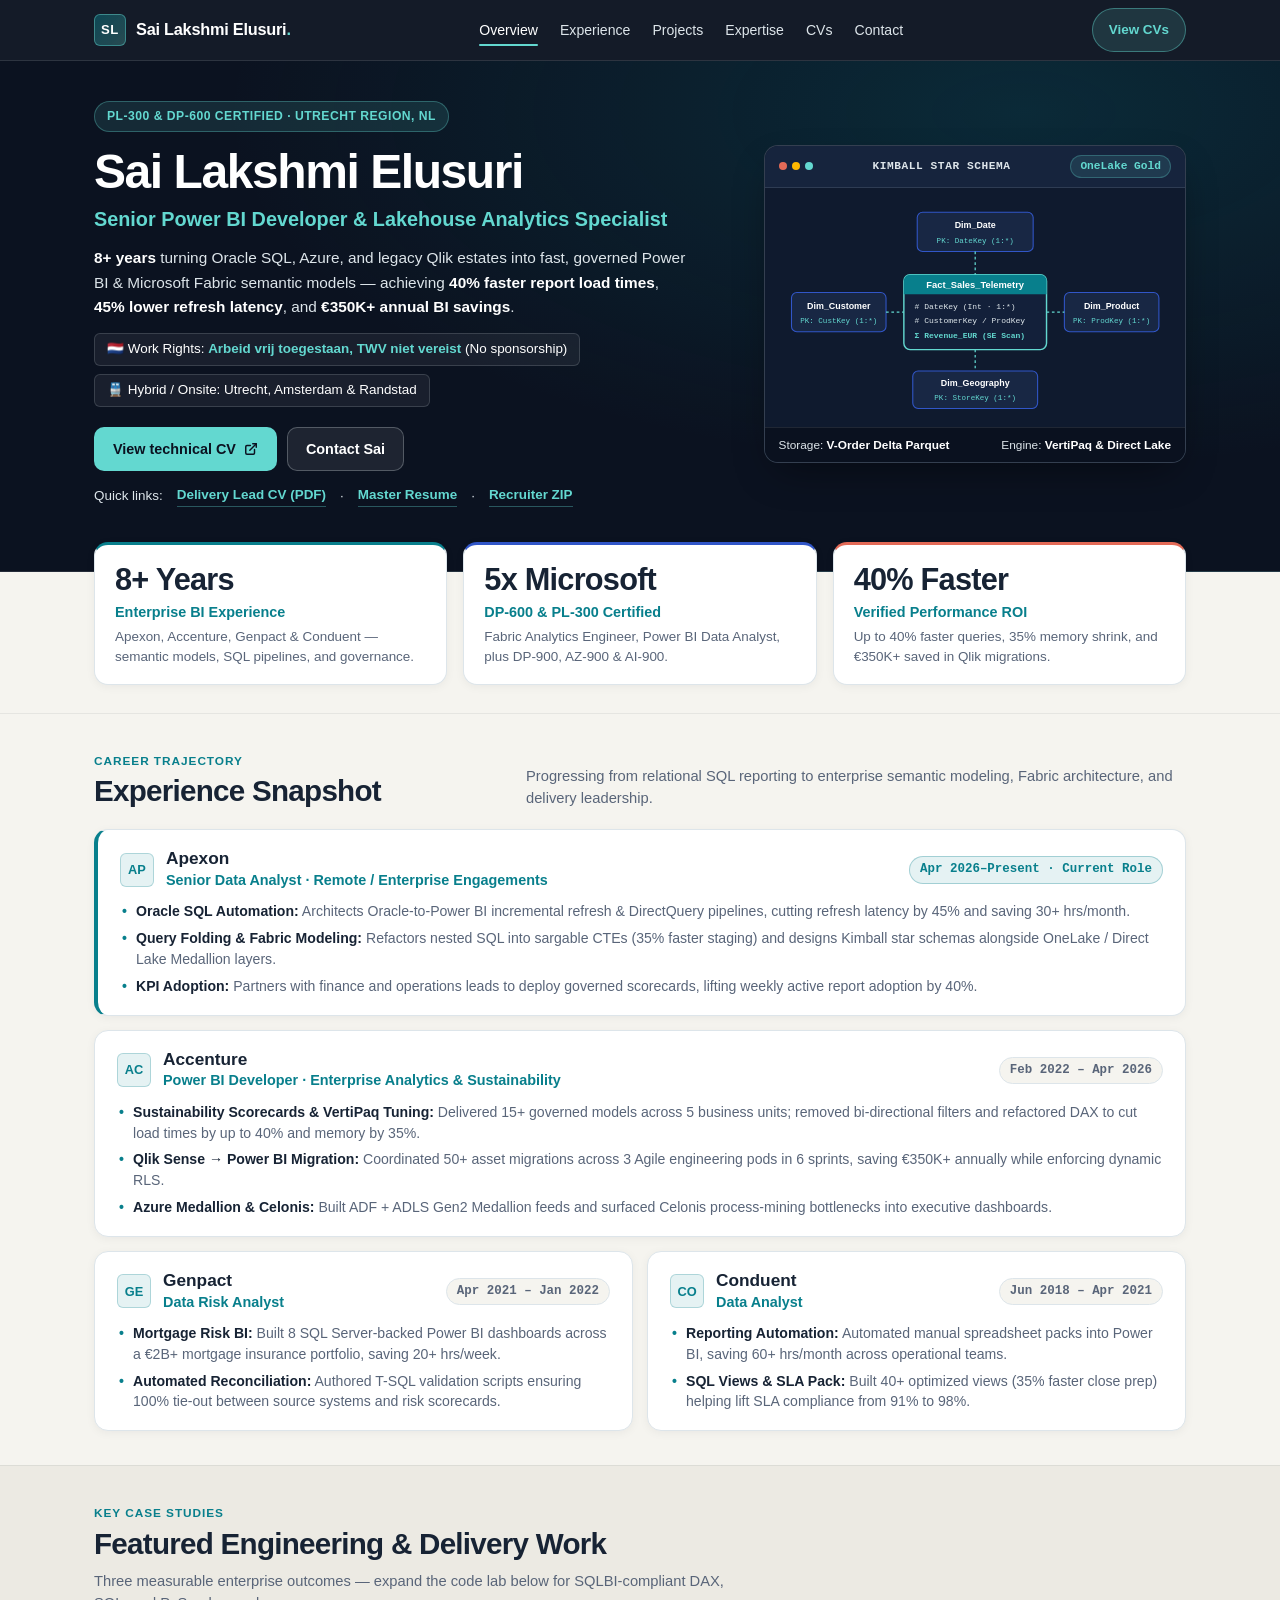
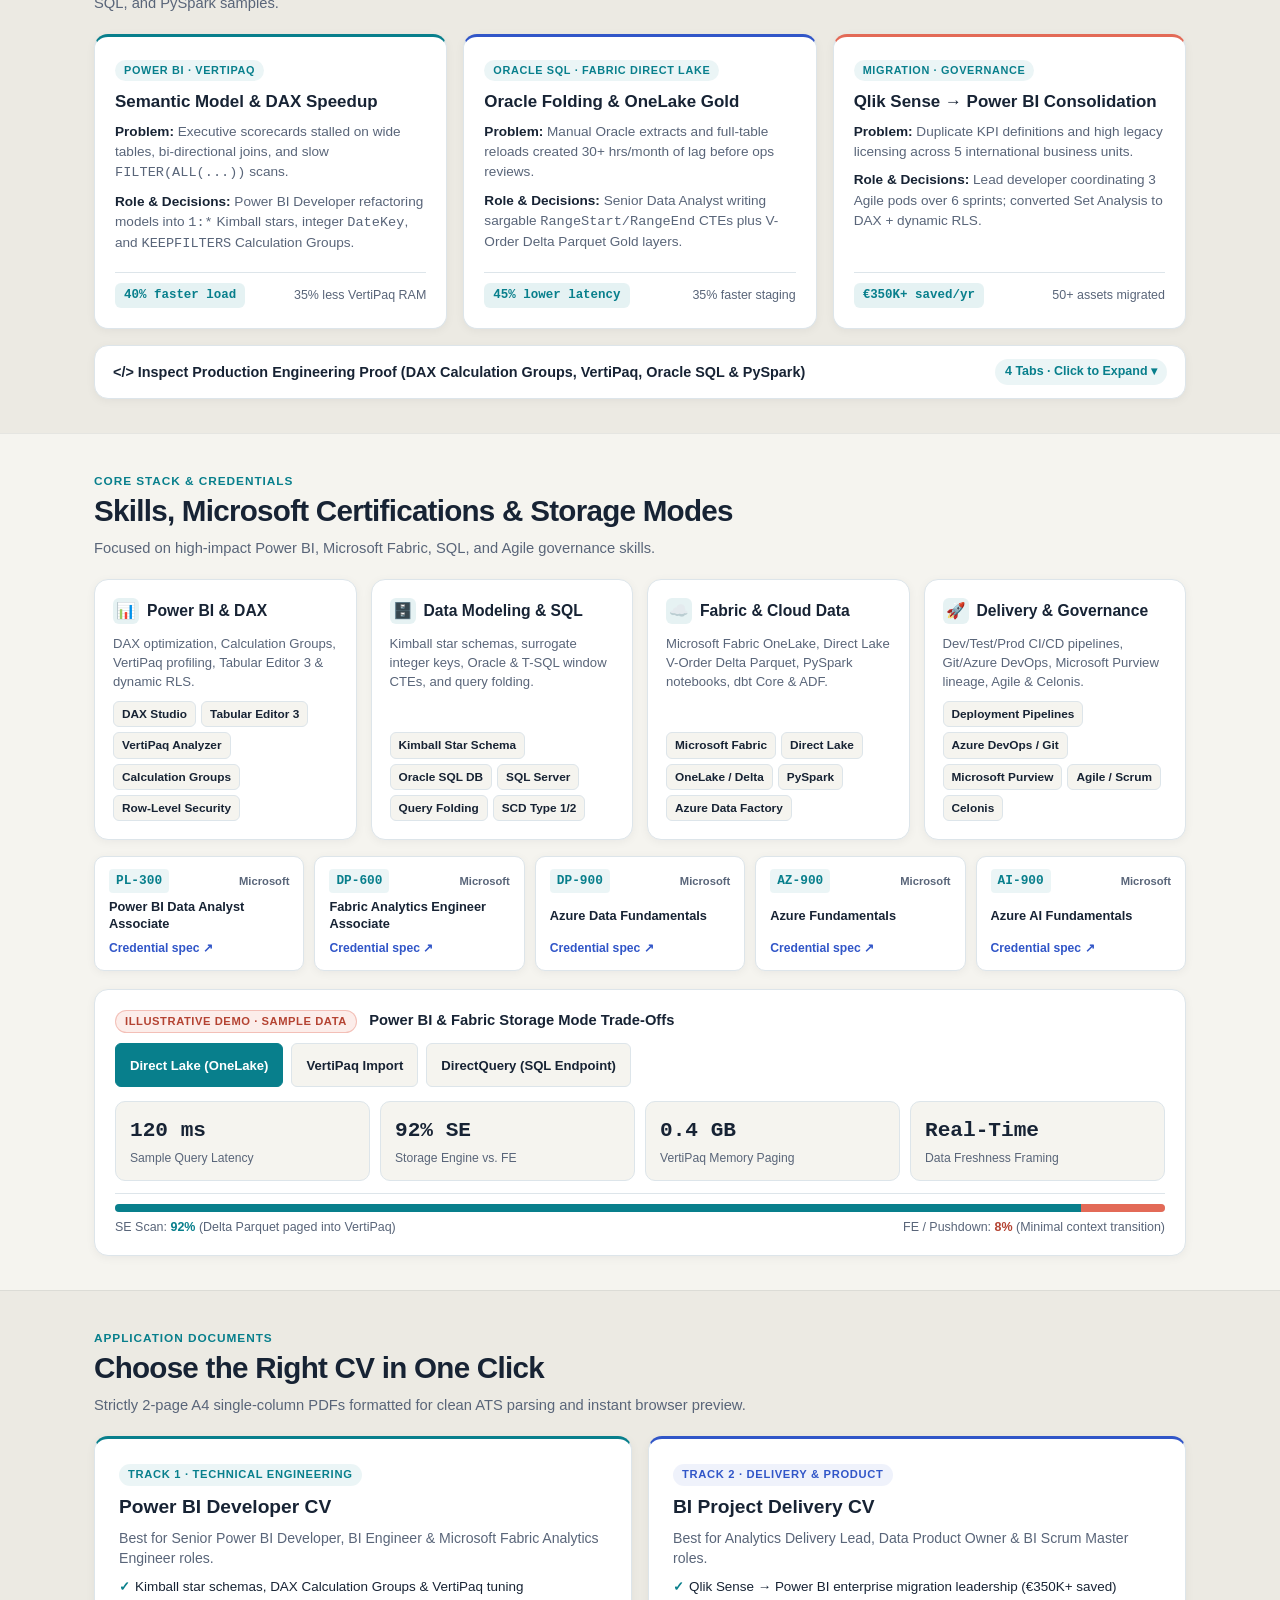
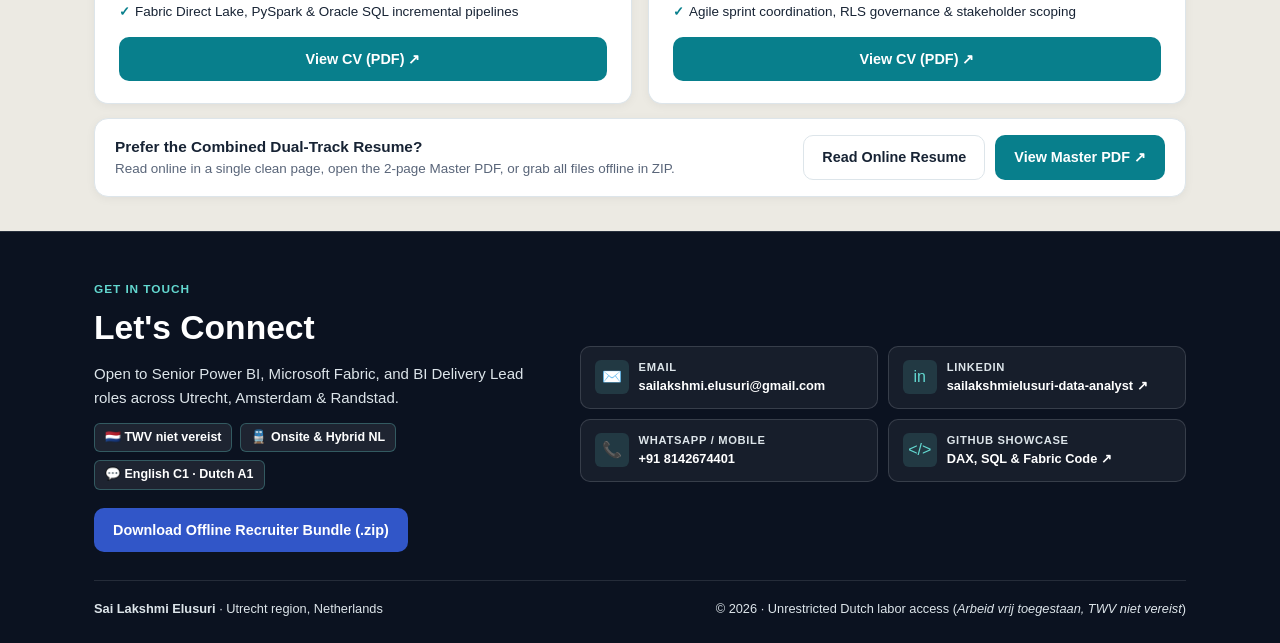
==== commit 20ea58c4: "fix: refine mobile badge text wrapping, footer email layout, and internal tool navbars" ====
--- a/index.html
+++ b/index.html
@@ -34,7 +34,7 @@
   </script>
 
   <link rel="icon" type="image/svg+xml" href="data:image/svg+xml,%3Csvg xmlns='http://www.w3.org/2000/svg' viewBox='0 0 32 32'%3E%3Crect width='32' height='32' rx='6' fill='%230B1220'/%3E%3Ccircle cx='10' cy='16' r='4' fill='%23087F8C'/%3E%3Ccircle cx='22' cy='10' r='4' fill='%2363D8D0'/%3E%3Ccircle cx='22' cy='22' r='4' fill='%233156C8'/%3E%3Cline x1='10' y1='16' x2='22' y2='10' stroke='%23ffffff' stroke-width='2'/%3E%3Cline x1='10' y1='16' x2='22' y2='22' stroke='%23ffffff' stroke-width='2'/%3E%3C/svg%3E"/>
-  <link rel="stylesheet" href="shared.css?v=20261125v10"/>
+  <link rel="stylesheet" href="shared.css?v=20261125v11"/>
 </head>
 <body>
 
@@ -87,8 +87,8 @@
             </p>
 
             <div class="hero-auth-meta">
-              <span class="hero-auth-pill">🇳🇱 Work Rights: <strong>Arbeid vrij toegestaan, TWV niet vereist</strong> (No sponsorship)</span>
-              <span class="hero-auth-pill">🚆 Hybrid / Onsite: Utrecht, Amsterdam &amp; Randstad</span>
+              <span class="hero-auth-pill"><span>🇳🇱 Work Rights: <strong>Arbeid vrij toegestaan, TWV niet vereist</strong> (No sponsorship)</span></span>
+              <span class="hero-auth-pill"><span>🚆 Hybrid / Onsite: Utrecht, Amsterdam &amp; Randstad</span></span>
             </div>
 
             <div class="hero-actions">
--- a/shared.css
+++ b/shared.css
@@ -87,7 +87,6 @@
   line-height: 1.55;
   overflow-x: hidden;
   overflow-wrap: break-word;
-  word-break: break-word;
   -webkit-font-smoothing: antialiased;
   -moz-osx-font-smoothing: grayscale;
 }
@@ -1331,8 +1330,8 @@
 
 .contact-grid {
   display: grid;
-  grid-template-columns: 1fr 1fr;
-  gap: 32px;
+  grid-template-columns: 0.86fr 1.14fr;
+  gap: 28px;
   align-items: center;
   margin-bottom: 28px;
 }
@@ -1413,10 +1412,10 @@
 }
 
 .contact-val {
-  font-size: 0.84rem;
-  font-weight: 600;
-  color: #FFFFFF;
-  overflow-wrap: anywhere;
+  font-size: 0.8rem;
+  font-weight: 600;
+  color: #FFFFFF;
+  overflow-wrap: break-word;
 }
 
 .site-footer {
@@ -1434,6 +1433,41 @@
 /* ═══════════════════════════════════════════════════════════
    SHARED INTERACTIVE UTILITIES (For Hub & Internal Tools)
    ═══════════════════════════════════════════════════════════ */
+nav.nav {
+  background: rgba(3, 12, 24, 0.92);
+  border-bottom: 1px solid rgba(59, 130, 246, 0.16);
+  position: relative;
+  z-index: 50;
+}
+nav.nav .nav-inner {
+  max-width: 1240px;
+  height: auto;
+  min-height: 60px;
+  padding: 10px 24px;
+  flex-wrap: wrap;
+}
+.nav-logo {
+  width: 34px;
+  height: 34px;
+  border-radius: 8px;
+  background: linear-gradient(135deg, #3b82f6, #8b5cf6);
+  color: #FFFFFF;
+  font-weight: 800;
+  font-size: 0.82rem;
+  display: flex;
+  align-items: center;
+  justify-content: center;
+  flex-shrink: 0;
+}
+.nav-title { font-size: 0.88rem; font-weight: 700; color: #FFFFFF; }
+.nav-subtitle { font-size: 0.72rem; color: #94a3b8; }
+.nav-links {
+  display: flex;
+  align-items: center;
+  flex-wrap: wrap;
+  gap: 8px 16px;
+}
+
 .copy-btn, .btn-copy {
   display: inline-flex;
   align-items: center;
@@ -1446,6 +1480,8 @@
   font-weight: 600;
   padding: 5px 11px;
   border-radius: var(--radius-xs);
+  white-space: nowrap;
+  flex-shrink: 0;
   cursor: pointer;
 }
 
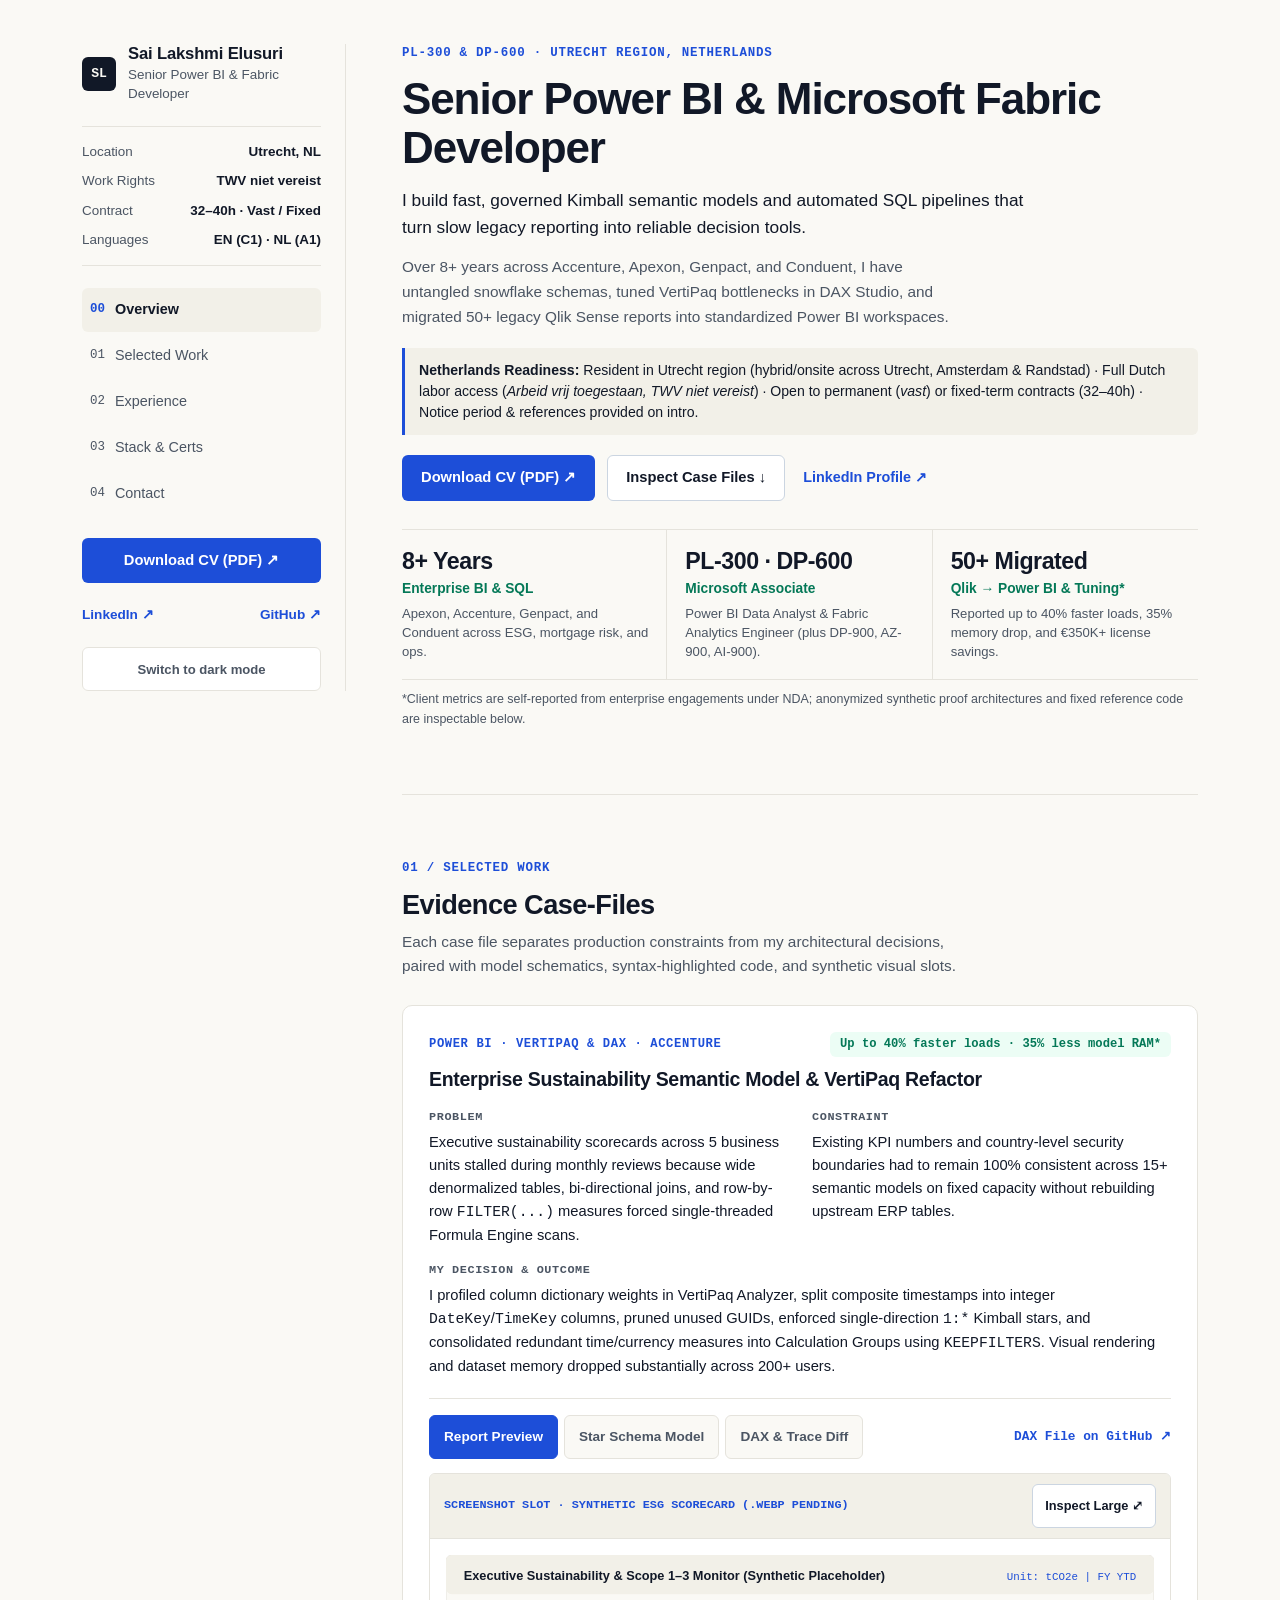
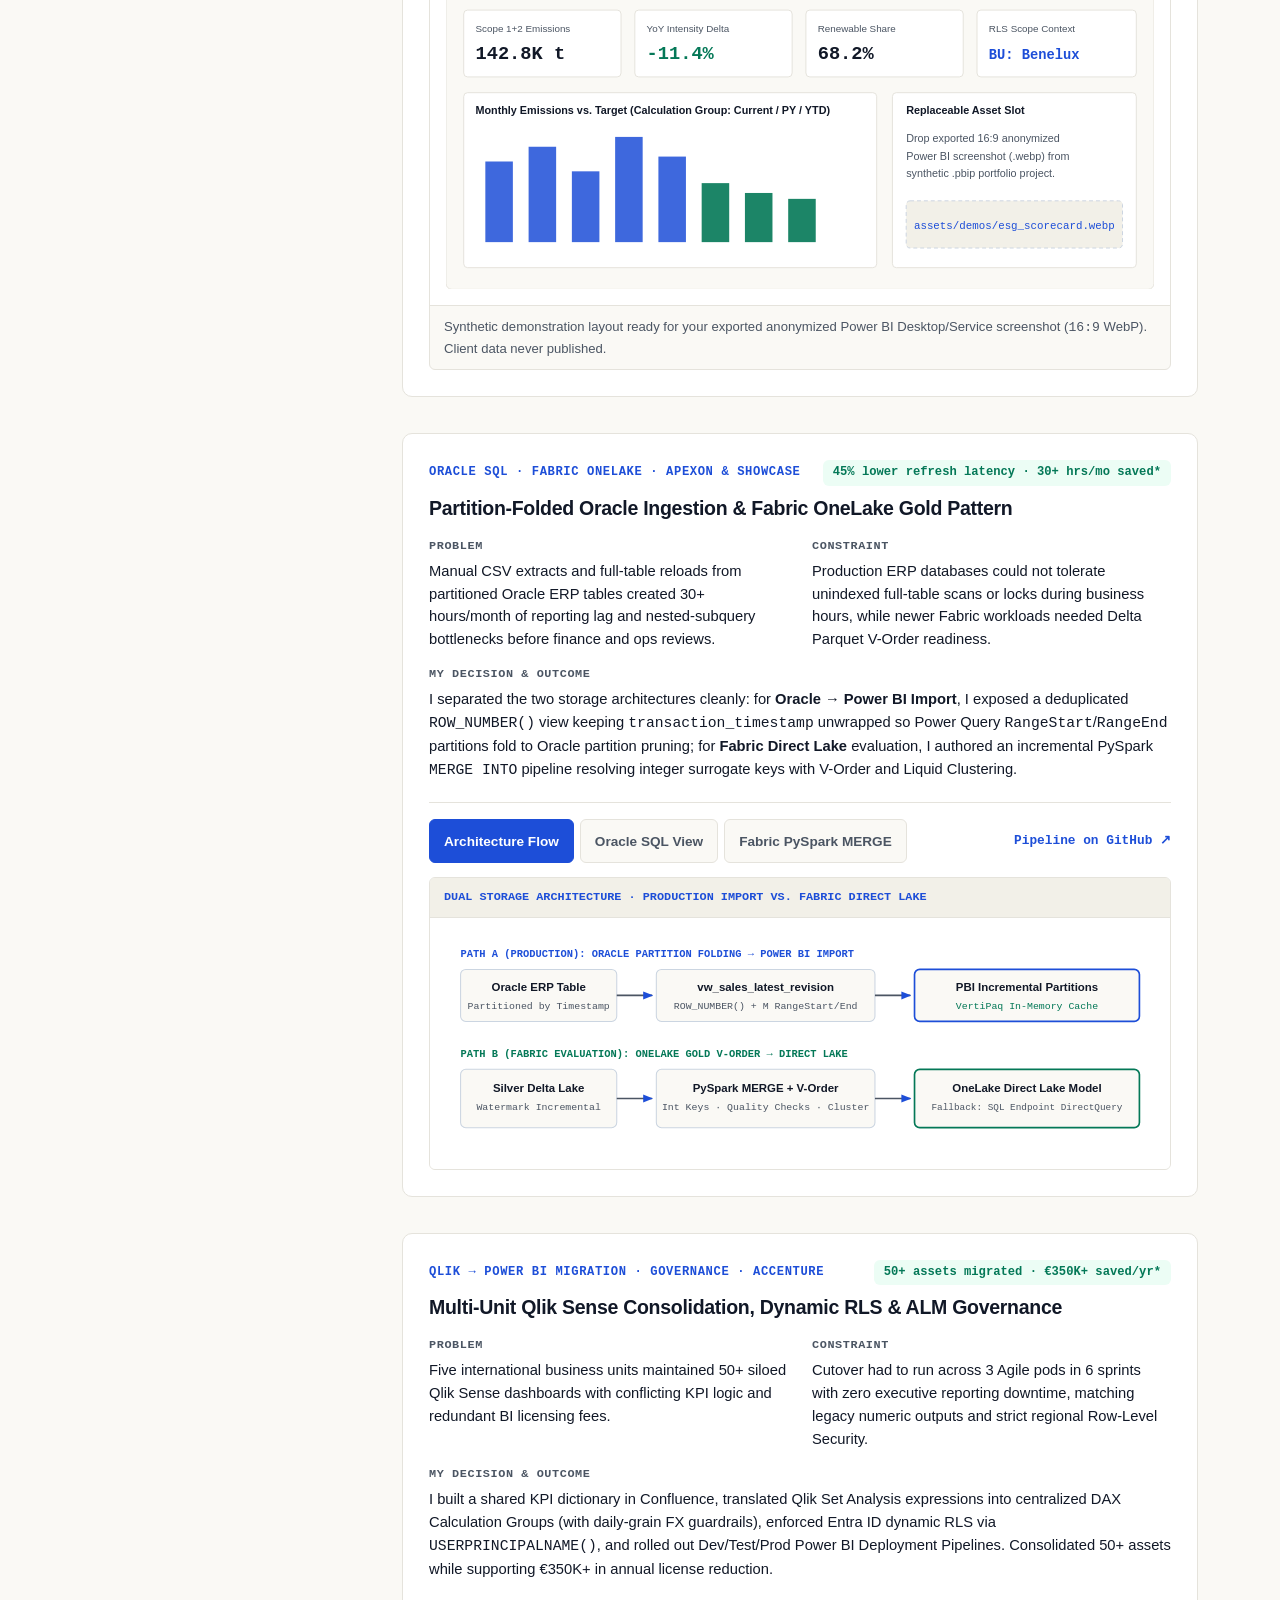
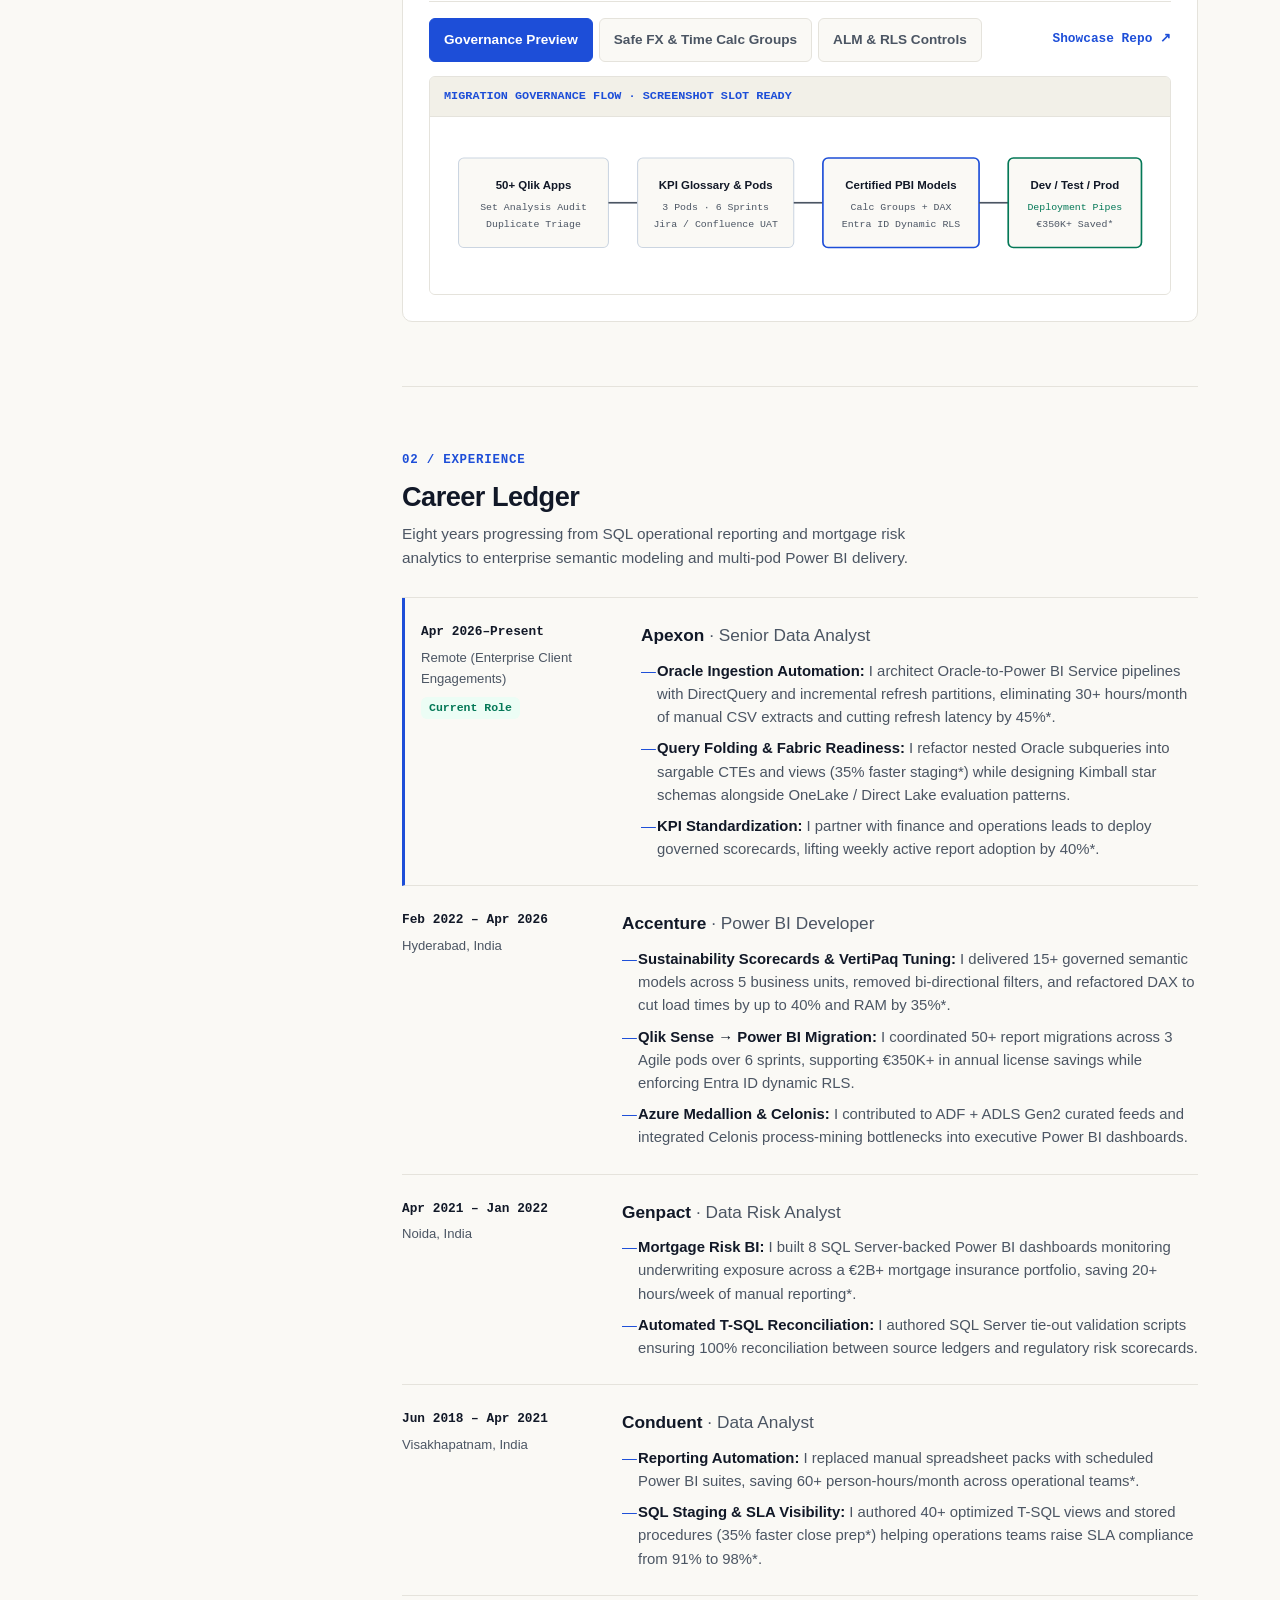
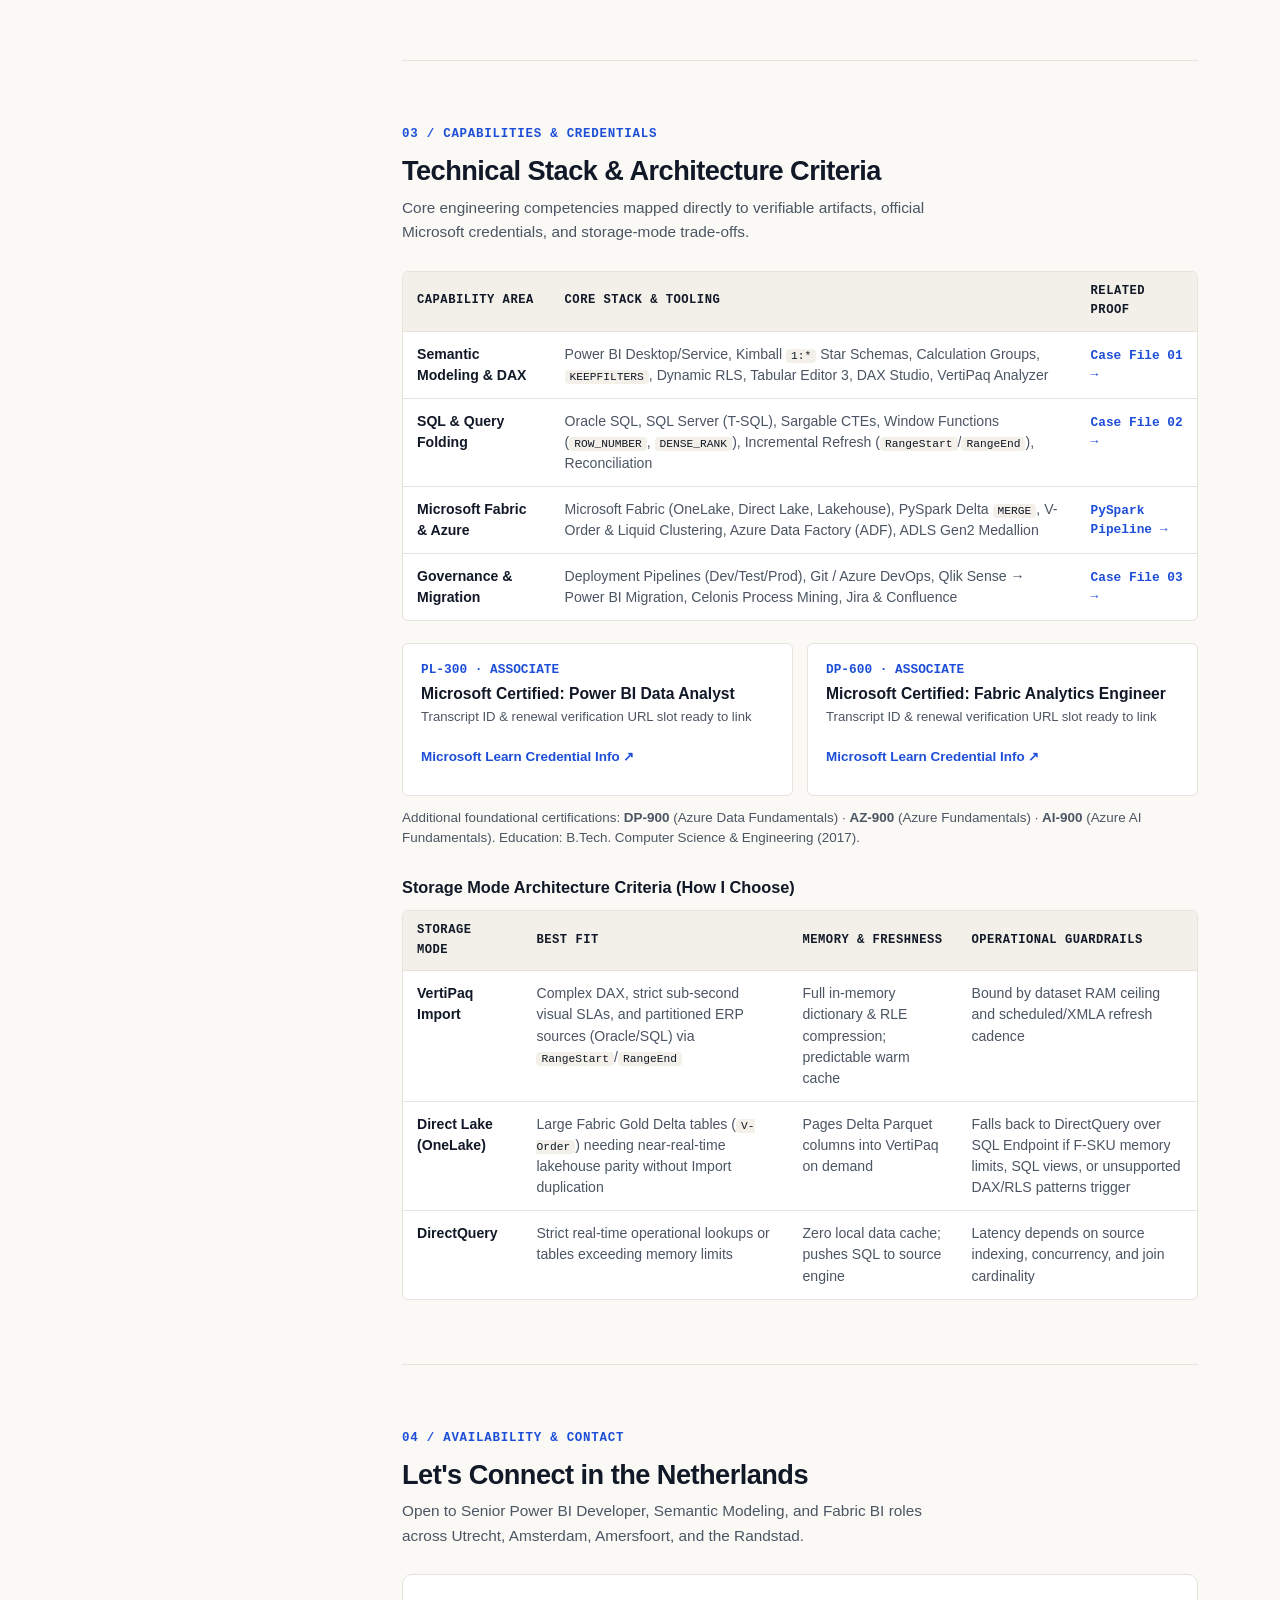
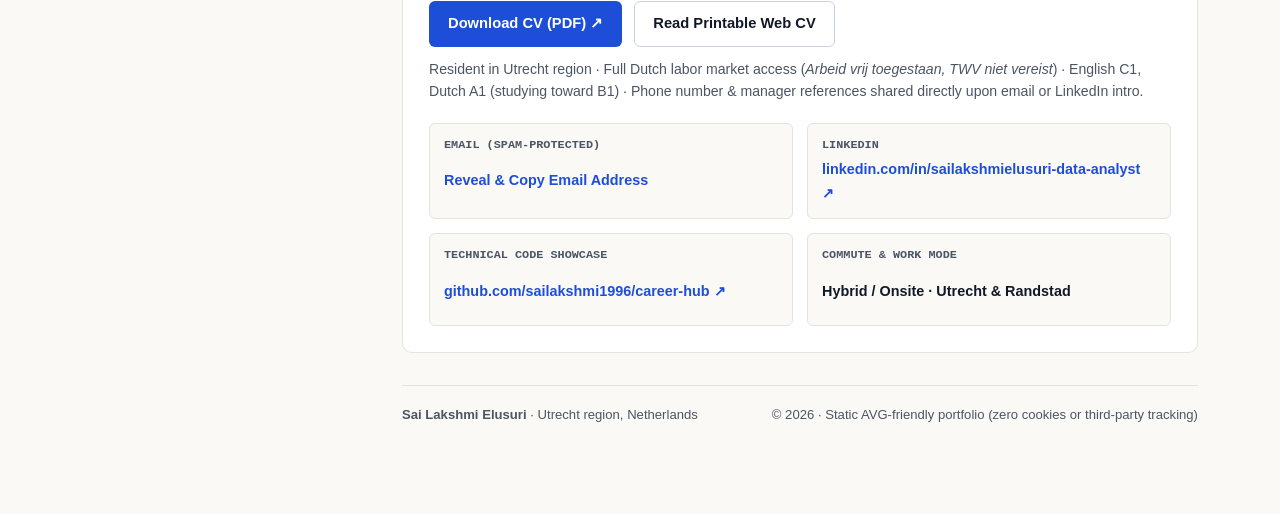
==== commit 13f22900: "feat(redesign): rebuild portfolio as Editorial Analytics Brief and clean public repo" ====
--- a/index.html
+++ b/index.html
@@ -3,15 +3,16 @@
 <head>
   <meta charset="UTF-8"/>
   <meta name="viewport" content="width=device-width, initial-scale=1.0"/>
-  <title>Sai Lakshmi Elusuri | Senior Power BI Developer &amp; Microsoft Fabric Engineer | Netherlands</title>
-  <meta name="description" content="Senior Power BI Developer &amp; Microsoft Fabric Analytics Engineer (PL-300, DP-600) based in Utrecht region, Netherlands. 8+ years enterprise experience, 40% dashboard load-time reduction, Kimball Star Schema &amp; Direct Lake architecture. Full IND labor rights (TWV niet vereist)."/>
-
+  <title>Sai Lakshmi Elusuri — Senior Power BI &amp; Microsoft Fabric Developer (Utrecht, NL)</title>
+  <meta name="description" content="Senior Power BI &amp; Microsoft Fabric Developer based in Utrecht, Netherlands (8+ yrs). Kimball star schemas, DAX/VertiPaq optimization, Oracle SQL &amp; OneLake. Full Dutch work rights (TWV niet vereist)."/>
   <link rel="canonical" href="https://sailakshmi1996.github.io/career-hub/"/>
+
   <meta property="og:type" content="website"/>
-  <meta property="og:site_name" content="Sai Lakshmi Elusuri | Senior Power BI &amp; Fabric Portfolio"/>
-  <meta property="og:title" content="Sai Lakshmi Elusuri | Senior Power BI &amp; Fabric Engineer | Utrecht, NL"/>
-  <meta property="og:description" content="8+ years enterprise BI experience, PL-300 &amp; DP-600 certified. Star-schema semantic modeling, DAX/VertiPaq tuning, Oracle SQL, and Microsoft Fabric. Unrestricted Dutch work access (TWV niet vereist)."/>
+  <meta property="og:site_name" content="Sai Lakshmi Elusuri — Power BI &amp; Fabric Portfolio"/>
+  <meta property="og:title" content="Sai Lakshmi Elusuri — Senior Power BI &amp; Microsoft Fabric Developer"/>
+  <meta property="og:description" content="8+ years building Kimball star schemas, DAX Calculation Groups, Oracle SQL incremental pipelines, and Fabric Direct Lake models. Utrecht, NL (TWV niet vereist)."/>
   <meta property="og:url" content="https://sailakshmi1996.github.io/career-hub/"/>
+  <meta property="og:image" content="https://sailakshmi1996.github.io/career-hub/og-cover.png"/>
   <meta property="og:locale" content="en_NL"/>
 
   <script type="application/ld+json">
@@ -21,800 +22,988 @@
     "mainEntity": {
       "@type": "Person",
       "name": "Sai Lakshmi Elusuri",
-      "jobTitle": "Senior Power BI Developer & Lakehouse Analytics Specialist",
+      "jobTitle": "Senior Power BI & Microsoft Fabric Developer",
       "url": "https://sailakshmi1996.github.io/career-hub/",
+      "sameAs": [
+        "https://www.linkedin.com/in/sailakshmielusuri-data-analyst/",
+        "https://github.com/sailakshmi1996/career-hub"
+      ],
       "address": {
         "@type": "PostalAddress",
         "addressLocality": "Utrecht Region",
         "addressCountry": "NL"
       },
-      "knowsAbout": ["Power BI", "DAX Optimization", "VertiPaq Storage Engine", "Microsoft Fabric", "Oracle SQL"]
+      "knowsAbout": [
+        "Power BI",
+        "DAX Optimization",
+        "VertiPaq Storage Engine",
+        "Kimball Star Schema",
+        "Microsoft Fabric",
+        "Oracle SQL"
+      ]
     }
   }
   </script>
 
-  <link rel="icon" type="image/svg+xml" href="data:image/svg+xml,%3Csvg xmlns='http://www.w3.org/2000/svg' viewBox='0 0 32 32'%3E%3Crect width='32' height='32' rx='6' fill='%230B1220'/%3E%3Ccircle cx='10' cy='16' r='4' fill='%23087F8C'/%3E%3Ccircle cx='22' cy='10' r='4' fill='%2363D8D0'/%3E%3Ccircle cx='22' cy='22' r='4' fill='%233156C8'/%3E%3Cline x1='10' y1='16' x2='22' y2='10' stroke='%23ffffff' stroke-width='2'/%3E%3Cline x1='10' y1='16' x2='22' y2='22' stroke='%23ffffff' stroke-width='2'/%3E%3C/svg%3E"/>
-  <link rel="stylesheet" href="shared.css?v=20261125v11"/>
+  <link rel="icon" type="image/svg+xml" href="data:image/svg+xml,%3Csvg xmlns='http://www.w3.org/2000/svg' viewBox='0 0 32 32'%3E%3Crect width='32' height='32' rx='6' fill='%23111827'/%3E%3Ctext x='16' y='21' text-anchor='middle' fill='%23FAF9F5' font-family='monospace' font-size='13' font-weight='700'%3ESL%3C/text%3E%3C/svg%3E"/>
+  <link rel="stylesheet" href="shared.css?v=20261125v12"/>
 </head>
 <body>
-
-  <!-- STICKY TOP NAVIGATION (Max 6 Anchor Links) -->
-  <header class="site-nav">
-    <div class="nav-inner">
-      <a href="#overview" class="nav-brand">
-        <span class="brand-emblem">SL</span>
-        <span class="wordmark">Sai Lakshmi Elusuri<span class="wordmark-dot">.</span></span>
+  <a href="#main-content" class="skip-link">Skip to main content</a>
+
+  <!-- MOBILE TOP BAR (< 1024px) -->
+  <header class="mobile-topbar">
+    <div class="mobile-topbar-inner">
+      <a href="#overview" class="mobile-brand">
+        <span class="brand-mark" aria-hidden="true">SL</span>
+        <span>Sai Lakshmi Elusuri</span>
       </a>
-
-      <ul class="nav-menu" id="nav-menu">
-        <li><a href="#overview" class="nav-link active">Overview</a></li>
-        <li><a href="#experience" class="nav-link">Experience</a></li>
-        <li><a href="#projects" class="nav-link">Projects</a></li>
-        <li><a href="#expertise" class="nav-link">Expertise</a></li>
-        <li><a href="#cvs" class="nav-link">CVs</a></li>
-        <li><a href="#contact" class="nav-link">Contact</a></li>
-        <li class="nav-menu-cta">
-          <a href="cv_power_bi_developer.pdf" target="_blank" rel="noopener" class="nav-cta-btn" style="width:100%;">View Technical CV (PDF) ↗</a>
-        </li>
-      </ul>
-
-      <div class="nav-cta-wrap">
-        <a href="#cvs" class="nav-cta-btn">View CVs</a>
+      <div class="mobile-actions">
+        <a href="Sai_Lakshmi_Elusuri_CV.pdf" target="_blank" rel="noopener" class="mobile-cv-link">CV (PDF) ↗</a>
+        <button type="button" class="nav-toggle" id="nav-toggle" aria-label="Toggle navigation menu" aria-expanded="false" aria-controls="mobile-drawer">
+          <svg width="20" height="20" viewBox="0 0 24 24" fill="none" stroke="currentColor" stroke-width="2" stroke-linecap="round" aria-hidden="true">
+            <line x1="3" y1="6" x2="21" y2="6"></line>
+            <line x1="3" y1="12" x2="21" y2="12"></line>
+            <line x1="3" y1="18" x2="21" y2="18"></line>
+          </svg>
+        </button>
       </div>
-
-      <button type="button" class="nav-toggle" id="nav-toggle" aria-label="Toggle navigation menu" aria-expanded="false" aria-controls="nav-menu">
-        <svg width="20" height="20" viewBox="0 0 24 24" fill="none" stroke="currentColor" stroke-width="2" stroke-linecap="round" stroke-linejoin="round">
-          <line x1="3" y1="12" x2="21" y2="12"></line>
-          <line x1="3" y1="6" x2="21" y2="6"></line>
-          <line x1="3" y1="18" x2="21" y2="18"></line>
-        </svg>
-      </button>
+    </div>
+
+    <div class="mobile-drawer" id="mobile-drawer">
+      <nav aria-label="Mobile Primary">
+        <ul class="mobile-nav-list">
+          <li><a href="#overview" class="mobile-nav-link"><span>00 Overview</span><span>↓</span></a></li>
+          <li><a href="#projects" class="mobile-nav-link"><span>01 Selected Work</span><span>↓</span></a></li>
+          <li><a href="#experience" class="mobile-nav-link"><span>02 Experience</span><span>↓</span></a></li>
+          <li><a href="#expertise" class="mobile-nav-link"><span>03 Stack &amp; Credentials</span><span>↓</span></a></li>
+          <li><a href="#contact" class="mobile-nav-link"><span>04 Availability &amp; Contact</span><span>↓</span></a></li>
+        </ul>
+      </nav>
+      <div class="mobile-drawer-footer">
+        <button type="button" class="btn-theme js-theme-toggle" aria-pressed="false">Dark mode</button>
+        <a href="https://www.linkedin.com/in/sailakshmielusuri-data-analyst/" target="_blank" rel="noopener" class="rail-text-link">LinkedIn ↗</a>
+      </div>
     </div>
   </header>
 
-  <main>
-    <!-- COMPACT HERO (60/40 Desktop Split) -->
-    <section id="overview" class="hero-section">
-      <div class="container">
-        <div class="hero-grid">
-          <div>
-            <div class="hero-eyebrow-badge">PL-300 &amp; DP-600 CERTIFIED · UTRECHT REGION, NL</div>
-            <h1 class="hero-name">Sai Lakshmi Elusuri</h1>
-            <div class="hero-primary-role">Senior Power BI Developer &amp; Lakehouse Analytics Specialist</div>
-
-            <p class="hero-summary">
-              <strong>8+ years</strong> turning Oracle SQL, Azure, and legacy Qlik estates into fast, governed Power BI &amp; Microsoft Fabric semantic models — achieving <strong>40% faster report load times</strong>, <strong>45% lower refresh latency</strong>, and <strong>€350K+ annual BI savings</strong>.
-            </p>
-
-            <div class="hero-auth-meta">
-              <span class="hero-auth-pill"><span>🇳🇱 Work Rights: <strong>Arbeid vrij toegestaan, TWV niet vereist</strong> (No sponsorship)</span></span>
-              <span class="hero-auth-pill"><span>🚆 Hybrid / Onsite: Utrecht, Amsterdam &amp; Randstad</span></span>
-            </div>
-
-            <div class="hero-actions">
-              <a href="cv_power_bi_developer.pdf" target="_blank" rel="noopener" class="btn btn-hero-primary">
-                <span>View technical CV</span>
-                <svg width="14" height="14" viewBox="0 0 24 24" fill="none" stroke="currentColor" stroke-width="2.5" stroke-linecap="round" stroke-linejoin="round"><path d="M18 13v6a2 2 0 0 1-2 2H5a2 2 0 0 1-2-2V8a2 2 0 0 1 2-2h6"></path><polyline points="15 3 21 3 21 9"></polyline><line x1="10" y1="14" x2="21" y2="3"></line></svg>
-              </a>
-              <a href="#contact" class="btn btn-hero-secondary">Contact Sai</a>
-            </div>
-
-            <div class="hero-inline-links">
-              <span>Quick links:</span>
-              <a href="cv_bi_project_delivery.pdf" target="_blank" rel="noopener">Delivery Lead CV (PDF)</a>
-              <span>·</span>
-              <a href="resume.html">Master Resume</a>
-              <span>·</span>
-              <a href="Netherlands_Career_Hub_Sai_Lakshmi.zip">Recruiter ZIP</a>
-            </div>
+  <div class="editorial-shell">
+    <!-- STICKY LEFT INDEX RAIL (Desktop >= 1024px) -->
+    <aside class="editorial-rail" aria-label="Profile Summary and Navigation">
+      <div class="brand-row">
+        <span class="brand-mark" aria-hidden="true">SL</span>
+        <div>
+          <div class="rail-name">Sai Lakshmi Elusuri</div>
+          <div class="rail-role">Senior Power BI &amp; Fabric Developer</div>
+        </div>
+      </div>
+
+      <div class="rail-meta">
+        <div class="rail-meta-row"><span>Location</span><strong>Utrecht, NL</strong></div>
+        <div class="rail-meta-row"><span>Work Rights</span><strong>TWV niet vereist</strong></div>
+        <div class="rail-meta-row"><span>Contract</span><strong>32–40h · Vast / Fixed</strong></div>
+        <div class="rail-meta-row"><span>Languages</span><strong>EN (C1) · NL (A1)</strong></div>
+      </div>
+
+      <nav aria-label="Primary">
+        <ul class="rail-nav-list">
+          <li><a href="#overview" class="rail-nav-link active"><span class="rail-num">00</span><span>Overview</span></a></li>
+          <li><a href="#projects" class="rail-nav-link"><span class="rail-num">01</span><span>Selected Work</span></a></li>
+          <li><a href="#experience" class="rail-nav-link"><span class="rail-num">02</span><span>Experience</span></a></li>
+          <li><a href="#expertise" class="rail-nav-link"><span class="rail-num">03</span><span>Stack &amp; Certs</span></a></li>
+          <li><a href="#contact" class="rail-nav-link"><span class="rail-num">04</span><span>Contact</span></a></li>
+        </ul>
+      </nav>
+
+      <div class="rail-cta-stack">
+        <a href="Sai_Lakshmi_Elusuri_CV.pdf" target="_blank" rel="noopener" class="btn btn-primary">Download CV (PDF) ↗</a>
+        <div class="rail-links-row">
+          <a href="https://www.linkedin.com/in/sailakshmielusuri-data-analyst/" target="_blank" rel="noopener" class="rail-text-link">LinkedIn ↗</a>
+          <a href="https://github.com/sailakshmi1996/career-hub/tree/main/technical-showcase" target="_blank" rel="noopener" class="rail-text-link">GitHub ↗</a>
+        </div>
+        <button type="button" class="btn-theme js-theme-toggle" aria-pressed="false">Switch to dark mode</button>
+      </div>
+    </aside>
+
+    <!-- MAIN EDITORIAL STREAM -->
+    <main id="main-content" class="editorial-main">
+      <!-- 00 OVERVIEW / HERO -->
+      <section id="overview" class="editorial-section">
+        <div class="eyebrow-mono">PL-300 &amp; DP-600 · UTRECHT REGION, NETHERLANDS</div>
+        <h1 class="hero-h1">Senior Power BI &amp; Microsoft Fabric Developer</h1>
+        <p class="hero-lead">
+          I build fast, governed Kimball semantic models and automated SQL pipelines that turn slow legacy reporting into reliable decision tools.
+        </p>
+        <p class="hero-sub">
+          Over 8+ years across Accenture, Apexon, Genpact, and Conduent, I have untangled snowflake schemas, tuned VertiPaq bottlenecks in DAX Studio, and migrated 50+ legacy Qlik Sense reports into standardized Power BI workspaces.
+        </p>
+
+        <div class="availability-strip">
+          <strong>Netherlands Readiness:</strong> Resident in Utrecht region (hybrid/onsite across Utrecht, Amsterdam &amp; Randstad) · Full Dutch labor access (<em>Arbeid vrij toegestaan, TWV niet vereist</em>) · Open to permanent (<em>vast</em>) or fixed-term contracts (32–40h) · Notice period &amp; references provided on intro.
+        </div>
+
+        <div class="hero-cta-row">
+          <a href="Sai_Lakshmi_Elusuri_CV.pdf" target="_blank" rel="noopener" class="btn btn-primary">Download CV (PDF) ↗</a>
+          <a href="#projects" class="btn btn-secondary">Inspect Case Files ↓</a>
+          <a href="https://www.linkedin.com/in/sailakshmielusuri-data-analyst/" target="_blank" rel="noopener" class="inline-action-link">LinkedIn Profile ↗</a>
+        </div>
+
+        <div class="outcome-ledger" aria-label="Career Summary Highlights">
+          <div class="ledger-cell">
+            <div class="ledger-val">8+ Years</div>
+            <div class="ledger-lbl">Enterprise BI &amp; SQL</div>
+            <div class="ledger-note">Apexon, Accenture, Genpact, and Conduent across ESG, mortgage risk, and ops.</div>
           </div>
-
-          <!-- Compact Star Schema Visual Anchor -->
-          <div class="architecture-diagram-card" aria-label="Kimball Star Schema Semantic Architecture">
-            <div class="arch-card-header">
-              <div class="arch-window-dots">
-                <span class="arch-dot"></span><span class="arch-dot"></span><span class="arch-dot"></span>
-              </div>
-              <span class="arch-tag">KIMBALL STAR SCHEMA</span>
-              <span class="arch-badge-status">OneLake Gold</span>
-            </div>
-
-            <div class="arch-svg-container">
-              <svg viewBox="0 0 440 250" fill="none" xmlns="http://www.w3.org/2000/svg" style="width: 100%; height: auto;">
-                <g transform="translate(140, 86)">
-                  <rect width="160" height="84" rx="7" fill="#13203A" stroke="#63D8D0" stroke-width="1.6"/>
-                  <path d="M0 7C0 3.13 3.13 0 7 0H153C156.87 0 160 3.13 160 7V22H0V7Z" fill="#087F8C"/>
-                  <text x="80" y="15" fill="#FFFFFF" font-family="-apple-system, sans-serif" font-size="10.5" font-weight="700" text-anchor="middle">Fact_Sales_Telemetry</text>
-                  <text x="12" y="39" fill="#DDE5EA" font-family="monospace" font-size="9"># DateKey (Int · 1:*)</text>
-                  <text x="12" y="54" fill="#DDE5EA" font-family="monospace" font-size="9"># CustomerKey / ProdKey</text>
-                  <text x="12" y="71" fill="#63D8D0" font-family="monospace" font-size="9" font-weight="700">Σ Revenue_EUR (SE Scan)</text>
-                </g>
-
-                <g transform="translate(155, 16)">
-                  <rect width="130" height="44" rx="6" fill="#182744" stroke="#3156C8" stroke-width="1.2"/>
-                  <text x="65" y="18" fill="#FFFFFF" font-family="-apple-system, sans-serif" font-size="10" font-weight="700" text-anchor="middle">Dim_Date</text>
-                  <text x="65" y="34" fill="#63D8D0" font-family="monospace" font-size="8.5" text-anchor="middle">PK: DateKey (1:*)</text>
-                  <line x1="65" y1="44" x2="65" y2="70" stroke="#63D8D0" stroke-width="1.4" stroke-dasharray="3 3"/>
-                </g>
-
-                <g transform="translate(14, 106)">
-                  <rect width="106" height="44" rx="6" fill="#182744" stroke="#3156C8" stroke-width="1.2"/>
-                  <text x="53" y="18" fill="#FFFFFF" font-family="-apple-system, sans-serif" font-size="10" font-weight="700" text-anchor="middle">Dim_Customer</text>
-                  <text x="53" y="34" fill="#63D8D0" font-family="monospace" font-size="8.5" text-anchor="middle">PK: CustKey (1:*)</text>
-                  <line x1="106" y1="22" x2="126" y2="22" stroke="#63D8D0" stroke-width="1.4" stroke-dasharray="3 3"/>
-                </g>
-
-                <g transform="translate(320, 106)">
-                  <rect width="106" height="44" rx="6" fill="#182744" stroke="#3156C8" stroke-width="1.2"/>
-                  <text x="53" y="18" fill="#FFFFFF" font-family="-apple-system, sans-serif" font-size="10" font-weight="700" text-anchor="middle">Dim_Product</text>
-                  <text x="53" y="34" fill="#63D8D0" font-family="monospace" font-size="8.5" text-anchor="middle">PK: ProdKey (1:*)</text>
-                  <line x1="-20" y1="22" x2="0" y2="22" stroke="#63D8D0" stroke-width="1.4" stroke-dasharray="3 3"/>
-                </g>
-
-                <g transform="translate(150, 194)">
-                  <rect width="140" height="42" rx="6" fill="#182744" stroke="#3156C8" stroke-width="1.2"/>
-                  <text x="70" y="17" fill="#FFFFFF" font-family="-apple-system, sans-serif" font-size="10" font-weight="700" text-anchor="middle">Dim_Geography</text>
-                  <text x="70" y="32" fill="#63D8D0" font-family="monospace" font-size="8.5" text-anchor="middle">PK: StoreKey (1:*)</text>
-                  <line x1="70" y1="-24" x2="70" y2="0" stroke="#63D8D0" stroke-width="1.4" stroke-dasharray="3 3"/>
-                </g>
-              </svg>
-            </div>
-
-            <div class="arch-card-footer">
-              <span class="arch-spec-item">Storage: <strong>V-Order Delta Parquet</strong></span>
-              <span class="arch-spec-item">Engine: <strong>VertiPaq &amp; Direct Lake</strong></span>
-            </div>
+          <div class="ledger-cell">
+            <div class="ledger-val">PL-300 · DP-600</div>
+            <div class="ledger-lbl">Microsoft Associate</div>
+            <div class="ledger-note">Power BI Data Analyst &amp; Fabric Analytics Engineer (plus DP-900, AZ-900, AI-900).</div>
           </div>
-        </div>
-      </div>
-    </section>
-
-    <!-- OVERLAPPING 3-CARD PROOF STRIP -->
-    <section class="proof-strip" aria-label="Core Career Highlights">
-      <div class="container">
-        <div class="proof-grid">
-          <div class="proof-card">
-            <div class="proof-metric">8+ Years</div>
-            <div class="proof-label">Enterprise BI Experience</div>
-            <div class="proof-context">Apexon, Accenture, Genpact &amp; Conduent — semantic models, SQL pipelines, and governance.</div>
+          <div class="ledger-cell">
+            <div class="ledger-val">50+ Migrated</div>
+            <div class="ledger-lbl">Qlik → Power BI &amp; Tuning*</div>
+            <div class="ledger-note">Reported up to 40% faster loads, 35% memory drop, and €350K+ license savings.</div>
           </div>
-          <div class="proof-card">
-            <div class="proof-metric">5x Microsoft</div>
-            <div class="proof-label">DP-600 &amp; PL-300 Certified</div>
-            <div class="proof-context">Fabric Analytics Engineer, Power BI Data Analyst, plus DP-900, AZ-900 &amp; AI-900.</div>
+        </div>
+        <p class="ledger-footnote">*Client metrics are self-reported from enterprise engagements under NDA; anonymized synthetic proof architectures and fixed reference code are inspectable below.</p>
+      </section>
+
+      <!-- 01 SELECTED WORK / EVIDENCE CASE-FILES -->
+      <section id="projects" class="editorial-section">
+        <div class="sec-head">
+          <div class="eyebrow-mono">01 / Selected Work</div>
+          <h2 class="sec-title">Evidence Case-Files</h2>
+          <p class="sec-intro">Each case file separates production constraints from my architectural decisions, paired with model schematics, syntax-highlighted code, and synthetic visual slots.</p>
+        </div>
+
+        <div class="case-files-stack">
+          <!-- CASE FILE 1 -->
+          <article class="case-file" id="case-1">
+            <div class="case-meta-row">
+              <span class="case-domain">Power BI · VertiPaq &amp; DAX · Accenture</span>
+              <span class="case-outcome-pill">Up to 40% faster loads · 35% less model RAM*</span>
+            </div>
+            <h3 class="case-title">Enterprise Sustainability Semantic Model &amp; VertiPaq Refactor</h3>
+
+            <div class="case-narrative">
+              <div>
+                <div class="case-block-label">Problem</div>
+                <p class="case-block-text">Executive sustainability scorecards across 5 business units stalled during monthly reviews because wide denormalized tables, bi-directional joins, and row-by-row <code>FILTER(...)</code> measures forced single-threaded Formula Engine scans.</p>
+              </div>
+              <div>
+                <div class="case-block-label">Constraint</div>
+                <p class="case-block-text">Existing KPI numbers and country-level security boundaries had to remain 100% consistent across 15+ semantic models on fixed capacity without rebuilding upstream ERP tables.</p>
+              </div>
+              <div class="case-block--full">
+                <div class="case-block-label">My Decision &amp; Outcome</div>
+                <p class="case-block-text">I profiled column dictionary weights in VertiPaq Analyzer, split composite timestamps into integer <code>DateKey</code>/<code>TimeKey</code> columns, pruned unused GUIDs, enforced single-direction <code>1:*</code> Kimball stars, and consolidated redundant time/currency measures into Calculation Groups using <code>KEEPFILTERS</code>. Visual rendering and dataset memory dropped substantially across 200+ users.</p>
+              </div>
+            </div>
+
+            <div class="evidence-plate">
+              <div class="evidence-tabbar">
+                <div class="evidence-tabs" role="tablist" aria-label="Case File 1 Evidence">
+                  <button type="button" class="evidence-tab" role="tab" aria-selected="true" aria-controls="c1-visual" id="tab-c1-visual">Report Preview</button>
+                  <button type="button" class="evidence-tab" role="tab" aria-selected="false" aria-controls="c1-model" id="tab-c1-model">Star Schema Model</button>
+                  <button type="button" class="evidence-tab" role="tab" aria-selected="false" aria-controls="c1-code" id="tab-c1-code">DAX &amp; Trace Diff</button>
+                </div>
+                <a href="https://github.com/sailakshmi1996/career-hub/blob/main/technical-showcase/dax/calculation_groups_and_semi_additive.dax" target="_blank" rel="noopener" class="evidence-repo-link">DAX File on GitHub ↗</a>
+              </div>
+
+              <div class="evidence-panel active" id="c1-visual" role="tabpanel" aria-labelledby="tab-c1-visual">
+                <div class="visual-slot">
+                  <div class="visual-slot-bar">
+                    <span class="slot-tag">SCREENSHOT SLOT · SYNTHETIC ESG SCORECARD (.WEBP PENDING)</span>
+                    <button type="button" class="zoom-btn js-zoom-btn" data-zoom-target="zoom-c1" data-zoom-title="Sustainability Scorecard — Synthetic Layout Preview">Inspect Large ⤢</button>
+                  </div>
+                  <div class="visual-canvas-frame" id="zoom-c1">
+                    <svg viewBox="0 0 720 340" role="img" aria-labelledby="esg-svg-title esg-svg-desc" xmlns="http://www.w3.org/2000/svg" style="width:100%;height:auto;">
+                      <title id="esg-svg-title">Synthetic Sustainability Scorecard Layout Wireframe</title>
+                      <desc id="esg-svg-desc">16:9 anonymized Power BI layout slot showing KPI cards, regional emissions variance bars, and scope breakdown ready to replace with exported WebP screenshot.</desc>
+                      <rect width="720" height="340" rx="6" fill="var(--svg-node)" stroke="var(--border-hairline)"/>
+                      <rect x="0" y="0" width="720" height="40" rx="6" fill="var(--bg-subtle)"/>
+                      <text x="18" y="25" fill="var(--ink-primary)" font-family="-apple-system,sans-serif" font-size="13" font-weight="700">Executive Sustainability &amp; Scope 1–3 Monitor (Synthetic Placeholder)</text>
+                      <text x="702" y="25" text-anchor="end" fill="var(--accent-primary)" font-family="monospace" font-size="11">Unit: tCO2e | FY YTD</text>
+
+                      <rect x="18" y="56" width="160" height="68" rx="4" fill="var(--svg-bg)" stroke="var(--border-hairline)"/>
+                      <text x="30" y="78" fill="var(--ink-secondary)" font-family="sans-serif" font-size="10">Scope 1+2 Emissions</text>
+                      <text x="30" y="106" fill="var(--ink-primary)" font-family="monospace" font-size="19" font-weight="700">142.8K t</text>
+
+                      <rect x="192" y="56" width="160" height="68" rx="4" fill="var(--svg-bg)" stroke="var(--border-hairline)"/>
+                      <text x="204" y="78" fill="var(--ink-secondary)" font-family="sans-serif" font-size="10">YoY Intensity Delta</text>
+                      <text x="204" y="106" fill="var(--accent-evidence)" font-family="monospace" font-size="19" font-weight="700">-11.4%</text>
+
+                      <rect x="366" y="56" width="160" height="68" rx="4" fill="var(--svg-bg)" stroke="var(--border-hairline)"/>
+                      <text x="378" y="78" fill="var(--ink-secondary)" font-family="sans-serif" font-size="10">Renewable Share</text>
+                      <text x="378" y="106" fill="var(--ink-primary)" font-family="monospace" font-size="19" font-weight="700">68.2%</text>
+
+                      <rect x="540" y="56" width="162" height="68" rx="4" fill="var(--svg-bg)" stroke="var(--border-hairline)"/>
+                      <text x="552" y="78" fill="var(--ink-secondary)" font-family="sans-serif" font-size="10">RLS Scope Context</text>
+                      <text x="552" y="106" fill="var(--accent-primary)" font-family="monospace" font-size="14" font-weight="700">BU: Benelux</text>
+
+                      <rect x="18" y="140" width="420" height="178" rx="4" fill="var(--svg-bg)" stroke="var(--border-hairline)"/>
+                      <text x="30" y="162" fill="var(--ink-primary)" font-family="sans-serif" font-size="11" font-weight="600">Monthly Emissions vs. Target (Calculation Group: Current / PY / YTD)</text>
+                      <rect x="40" y="210" width="28" height="82" fill="var(--accent-primary)" opacity="0.85"/>
+                      <rect x="84" y="195" width="28" height="97" fill="var(--accent-primary)" opacity="0.85"/>
+                      <rect x="128" y="220" width="28" height="72" fill="var(--accent-primary)" opacity="0.85"/>
+                      <rect x="172" y="185" width="28" height="107" fill="var(--accent-primary)" opacity="0.85"/>
+                      <rect x="216" y="205" width="28" height="87" fill="var(--accent-primary)" opacity="0.85"/>
+                      <rect x="260" y="232" width="28" height="60" fill="var(--accent-evidence)" opacity="0.9"/>
+                      <rect x="304" y="242" width="28" height="50" fill="var(--accent-evidence)" opacity="0.9"/>
+                      <rect x="348" y="248" width="28" height="44" fill="var(--accent-evidence)" opacity="0.9"/>
+
+                      <rect x="454" y="140" width="248" height="178" rx="4" fill="var(--svg-bg)" stroke="var(--border-hairline)"/>
+                      <text x="468" y="162" fill="var(--ink-primary)" font-family="sans-serif" font-size="11" font-weight="600">Replaceable Asset Slot</text>
+                      <text x="468" y="190" fill="var(--ink-secondary)" font-family="sans-serif" font-size="11">Drop exported 16:9 anonymized</text>
+                      <text x="468" y="208" fill="var(--ink-secondary)" font-family="sans-serif" font-size="11">Power BI screenshot (.webp) from</text>
+                      <text x="468" y="226" fill="var(--ink-secondary)" font-family="sans-serif" font-size="11">synthetic .pbip portfolio project.</text>
+                      <rect x="468" y="250" width="220" height="48" rx="4" fill="var(--bg-subtle)" stroke="var(--border-strong)" stroke-dasharray="4 3"/>
+                      <text x="578" y="279" text-anchor="middle" fill="var(--accent-primary)" font-family="monospace" font-size="11">assets/demos/esg_scorecard.webp</text>
+                    </svg>
+                  </div>
+                  <div class="visual-slot-caption">Synthetic demonstration layout ready for your exported anonymized Power BI Desktop/Service screenshot (<code>16:9</code> WebP). Client data never published.</div>
+                </div>
+              </div>
+
+              <div class="evidence-panel" id="c1-model" role="tabpanel" aria-labelledby="tab-c1-model" hidden>
+                <div class="visual-slot">
+                  <div class="visual-slot-bar">
+                    <span class="slot-tag">KIMBALL STAR SCHEMA · SINGLE-DIRECTION 1:* RELATIONSHIPS</span>
+                  </div>
+                  <div class="visual-canvas-frame">
+                    <svg viewBox="0 0 680 300" role="img" aria-labelledby="star-svg-title star-svg-desc" xmlns="http://www.w3.org/2000/svg" style="width:100%;height:auto;">
+                      <title id="star-svg-title">Sustainability Kimball Star Schema with 1 to Many Single-Direction Filters</title>
+                      <desc id="star-svg-desc">Fact_Sustainability_Activity in the center linked by solid 1-to-many arrows from Dim_Date, Dim_Business_Unit, Dim_ESG_Metric, and Dim_RLS_Security.</desc>
+                      <defs>
+                        <marker id="arrow-1m" viewBox="0 0 10 10" refX="9" refY="5" markerWidth="7" markerHeight="7" orient="auto-start-reverse">
+                          <path d="M 0 1 L 10 5 L 0 9 z" fill="var(--accent-primary)"/>
+                        </marker>
+                      </defs>
+
+                      <!-- Connectors (Solid 1:* with directional arrows toward Fact) -->
+                      <line x1="340" y1="62" x2="340" y2="96" stroke="var(--svg-line)" stroke-width="1.8" marker-end="url(#arrow-1m)"/>
+                      <text x="348" y="75" fill="var(--ink-primary)" font-family="monospace" font-size="11" font-weight="700">1</text>
+                      <text x="348" y="92" fill="var(--ink-primary)" font-family="monospace" font-size="11" font-weight="700">*</text>
+
+                      <line x1="168" y1="150" x2="226" y2="150" stroke="var(--svg-line)" stroke-width="1.8" marker-end="url(#arrow-1m)"/>
+                      <text x="176" y="143" fill="var(--ink-primary)" font-family="monospace" font-size="11" font-weight="700">1</text>
+                      <text x="210" y="143" fill="var(--ink-primary)" font-family="monospace" font-size="11" font-weight="700">*</text>
+
+                      <line x1="512" y1="150" x2="454" y2="150" stroke="var(--svg-line)" stroke-width="1.8" marker-end="url(#arrow-1m)"/>
+                      <text x="498" y="143" fill="var(--ink-primary)" font-family="monospace" font-size="11" font-weight="700">1</text>
+                      <text x="462" y="143" fill="var(--ink-primary)" font-family="monospace" font-size="11" font-weight="700">*</text>
+
+                      <line x1="340" y1="238" x2="340" y2="204" stroke="var(--svg-line)" stroke-width="1.8" marker-end="url(#arrow-1m)"/>
+                      <text x="348" y="232" fill="var(--ink-primary)" font-family="monospace" font-size="11" font-weight="700">1</text>
+                      <text x="348" y="216" fill="var(--ink-primary)" font-family="monospace" font-size="11" font-weight="700">*</text>
+
+                      <!-- Center Fact Table -->
+                      <rect x="230" y="100" width="220" height="100" rx="6" fill="var(--svg-node)" stroke="var(--accent-primary)" stroke-width="2"/>
+                      <path d="M230 106 C230 102.7 232.7 100 236 100 H444 C447.3 100 450 102.7 450 106 V124 H230 Z" fill="var(--svg-fact-header)"/>
+                      <text x="340" y="116" text-anchor="middle" fill="#FFFFFF" font-family="-apple-system,sans-serif" font-size="11" font-weight="700">Fact_Sustainability_Activity</text>
+                      <text x="242" y="141" fill="var(--ink-primary)" font-family="monospace" font-size="10">FK: DateKey (Int)</text>
+                      <text x="242" y="156" fill="var(--ink-primary)" font-family="monospace" font-size="10">FK: EntityKey · MetricKey</text>
+                      <text x="242" y="171" fill="var(--ink-primary)" font-family="monospace" font-size="10">FK: RlsUnitKey (Int)</text>
+                      <text x="242" y="188" fill="var(--accent-evidence)" font-family="monospace" font-size="10" font-weight="700">Σ Emissions_tCO2e · Energy_MWh</text>
+
+                      <!-- Top Dim: Date -->
+                      <rect x="260" y="12" width="160" height="50" rx="5" fill="var(--svg-node)" stroke="var(--border-strong)" stroke-width="1.5"/>
+                      <text x="340" y="31" text-anchor="middle" fill="var(--ink-primary)" font-family="sans-serif" font-size="11" font-weight="700">Dim_Date</text>
+                      <text x="340" y="48" text-anchor="middle" fill="var(--ink-secondary)" font-family="monospace" font-size="10">PK: DateKey · Date (DATE)</text>
+
+                      <!-- Left Dim: Business Unit -->
+                      <rect x="14" y="122" width="154" height="56" rx="5" fill="var(--svg-node)" stroke="var(--border-strong)" stroke-width="1.5"/>
+                      <text x="91" y="143" text-anchor="middle" fill="var(--ink-primary)" font-family="sans-serif" font-size="11" font-weight="700">Dim_Business_Unit</text>
+                      <text x="91" y="161" text-anchor="middle" fill="var(--ink-secondary)" font-family="monospace" font-size="10">PK: EntityKey (Int)</text>
+
+                      <!-- Right Dim: ESG Metric -->
+                      <rect x="512" y="122" width="154" height="56" rx="5" fill="var(--svg-node)" stroke="var(--border-strong)" stroke-width="1.5"/>
+                      <text x="589" y="143" text-anchor="middle" fill="var(--ink-primary)" font-family="sans-serif" font-size="11" font-weight="700">Dim_ESG_Metric</text>
+                      <text x="589" y="161" text-anchor="middle" fill="var(--ink-secondary)" font-family="monospace" font-size="10">PK: MetricKey (Int)</text>
+
+                      <!-- Bottom Dim: Security -->
+                      <rect x="245" y="238" width="190" height="50" rx="5" fill="var(--svg-node)" stroke="var(--border-strong)" stroke-width="1.5"/>
+                      <text x="340" y="257" text-anchor="middle" fill="var(--ink-primary)" font-family="sans-serif" font-size="11" font-weight="700">Dim_RLS_Security</text>
+                      <text x="340" y="274" text-anchor="middle" fill="var(--ink-secondary)" font-family="monospace" font-size="10">PK: RlsUnitKey · UserUPN</text>
+                    </svg>
+                  </div>
+                  <div class="visual-slot-caption">Every relationship uses strict single-direction <code>1 → *</code> filtering on integer surrogate keys; zero bi-directional cross-filters.</div>
+                </div>
+              </div>
+
+              <div class="evidence-panel" id="c1-code" role="tabpanel" aria-labelledby="tab-c1-code" hidden>
+                <div class="code-diff-grid">
+                  <div class="code-block-wrap">
+                    <div class="code-block-bar">
+                      <span class="code-label-slow">Slow: Row-by-Row FE Iteration</span>
+                      <button type="button" class="copy-code-btn" data-copy="c1-slow">Copy</button>
+                    </div>
+                    <pre class="code-pre" id="c1-slow"><code><span class="tok-cmt">-- Forces Formula Engine row scan</span>
+<span class="tok-fn">Revenue_Slow</span> =
+<span class="tok-kw">CALCULATE</span>(
+  <span class="tok-fn">SUM</span>(<span class="tok-tbl">'Fact_Sales'</span>[Revenue_EUR]),
+  <span class="tok-kw">FILTER</span>(
+    <span class="tok-tbl">'Fact_Sales'</span>,
+    <span class="tok-tbl">'Fact_Sales'</span>[StatusCode] = <span class="tok-str">"DELIVERED"</span>
+  )
+)</code></pre>
+                  </div>
+                  <div class="code-block-wrap">
+                    <div class="code-block-bar">
+                      <span class="code-label-fast">Tuned: Vectorized SE Filter</span>
+                      <button type="button" class="copy-code-btn" data-copy="c1-fast">Copy</button>
+                    </div>
+                    <pre class="code-pre" id="c1-fast"><code><span class="tok-cmt">-- Identical semantics, pure SE scan</span>
+<span class="tok-fn">Revenue_Tuned</span> =
+<span class="tok-kw">CALCULATE</span>(
+  [Total Revenue],
+  <span class="tok-kw">KEEPFILTERS</span>(
+    <span class="tok-tbl">'Fact_Sales'</span>[StatusCode] = <span class="tok-str">"DELIVERED"</span>
+  )
+)</code></pre>
+                  </div>
+                </div>
+                <div class="spec-table-wrap">
+                  <table class="spec-table">
+                    <thead>
+                      <tr><th>Benchmark Metric</th><th>Before (Flat + FE Scan)</th><th>After (Kimball + SE)</th><th>Evidence Source</th></tr>
+                    </thead>
+                    <tbody>
+                      <tr><td><strong>DAX Evaluation Path</strong></td><td>Row-by-row FE materialization</td><td>Multi-threaded SE bitmap scan</td><td><code>DAX Studio Server Timings</code></td></tr>
+                      <tr><td><strong>Date / Time Columns</strong></td><td>Composite <code>DateTime</code> keys</td><td>Split integer <code>DateKey</code> + <code>TimeKey</code></td><td><code>VertiPaq Analyzer</code></td></tr>
+                      <tr><td><strong>Measured Benchmark Slot</strong></td><td><em>[Attach baseline ms &amp; MB]</em></td><td><em>[Attach post-refactor ms &amp; MB]</em></td><td><em>Synthetic <code>.pbip</code> trace pending</em></td></tr>
+                    </tbody>
+                  </table>
+                </div>
+              </div>
+            </div>
+          </article>
+
+          <!-- CASE FILE 2 -->
+          <article class="case-file" id="case-2">
+            <div class="case-meta-row">
+              <span class="case-domain">Oracle SQL · Fabric OneLake · Apexon &amp; Showcase</span>
+              <span class="case-outcome-pill">45% lower refresh latency · 30+ hrs/mo saved*</span>
+            </div>
+            <h3 class="case-title">Partition-Folded Oracle Ingestion &amp; Fabric OneLake Gold Pattern</h3>
+
+            <div class="case-narrative">
+              <div>
+                <div class="case-block-label">Problem</div>
+                <p class="case-block-text">Manual CSV extracts and full-table reloads from partitioned Oracle ERP tables created 30+ hours/month of reporting lag and nested-subquery bottlenecks before finance and ops reviews.</p>
+              </div>
+              <div>
+                <div class="case-block-label">Constraint</div>
+                <p class="case-block-text">Production ERP databases could not tolerate unindexed full-table scans or locks during business hours, while newer Fabric workloads needed Delta Parquet V-Order readiness.</p>
+              </div>
+              <div class="case-block--full">
+                <div class="case-block-label">My Decision &amp; Outcome</div>
+                <p class="case-block-text">I separated the two storage architectures cleanly: for <strong>Oracle → Power BI Import</strong>, I exposed a deduplicated <code>ROW_NUMBER()</code> view keeping <code>transaction_timestamp</code> unwrapped so Power Query <code>RangeStart</code>/<code>RangeEnd</code> partitions fold to Oracle partition pruning; for <strong>Fabric Direct Lake</strong> evaluation, I authored an incremental PySpark <code>MERGE INTO</code> pipeline resolving integer surrogate keys with V-Order and Liquid Clustering.</p>
+              </div>
+            </div>
+
+            <div class="evidence-plate">
+              <div class="evidence-tabbar">
+                <div class="evidence-tabs" role="tablist" aria-label="Case File 2 Evidence">
+                  <button type="button" class="evidence-tab" role="tab" aria-selected="true" aria-controls="c2-arch" id="tab-c2-arch">Architecture Flow</button>
+                  <button type="button" class="evidence-tab" role="tab" aria-selected="false" aria-controls="c2-sql" id="tab-c2-sql">Oracle SQL View</button>
+                  <button type="button" class="evidence-tab" role="tab" aria-selected="false" aria-controls="c2-spark" id="tab-c2-spark">Fabric PySpark MERGE</button>
+                </div>
+                <a href="https://github.com/sailakshmi1996/career-hub/blob/main/technical-showcase/fabric_pyspark/delta_lake_v_order_pipeline.py" target="_blank" rel="noopener" class="evidence-repo-link">Pipeline on GitHub ↗</a>
+              </div>
+
+              <div class="evidence-panel active" id="c2-arch" role="tabpanel" aria-labelledby="tab-c2-arch">
+                <div class="visual-slot">
+                  <div class="visual-slot-bar">
+                    <span class="slot-tag">DUAL STORAGE ARCHITECTURE · PRODUCTION IMPORT VS. FABRIC DIRECT LAKE</span>
+                  </div>
+                  <div class="visual-canvas-frame">
+                    <svg viewBox="0 0 680 210" role="img" aria-labelledby="pipe-svg-title pipe-svg-desc" xmlns="http://www.w3.org/2000/svg" style="width:100%;height:auto;">
+                      <title id="pipe-svg-title">Oracle Incremental Refresh vs Fabric Direct Lake Architecture</title>
+                      <desc id="pipe-svg-desc">Two cleanly separated storage pipelines: top path folds RangeStart/RangeEnd into Oracle Import partitions; bottom path runs PySpark incremental MERGE with V-Order to OneLake Gold Direct Lake with DirectQuery fallback.</desc>
+                      <defs>
+                        <marker id="arrow-p" viewBox="0 0 10 10" refX="9" refY="5" markerWidth="6" markerHeight="6" orient="auto">
+                          <path d="M 0 1 L 10 5 L 0 9 z" fill="var(--accent-primary)"/>
+                        </marker>
+                      </defs>
+
+                      <!-- Path A: Production Oracle Incremental Refresh -->
+                      <text x="14" y="22" fill="var(--accent-primary)" font-family="monospace" font-size="10" font-weight="700">PATH A (PRODUCTION): ORACLE PARTITION FOLDING → POWER BI IMPORT</text>
+                      <rect x="14" y="34" width="150" height="50" rx="5" fill="var(--svg-node)" stroke="var(--border-strong)"/>
+                      <text x="89" y="55" text-anchor="middle" fill="var(--ink-primary)" font-family="sans-serif" font-size="11" font-weight="700">Oracle ERP Table</text>
+                      <text x="89" y="72" text-anchor="middle" fill="var(--ink-secondary)" font-family="monospace" font-size="9.5">Partitioned by Timestamp</text>
+
+                      <line x1="164" y1="59" x2="198" y2="59" stroke="var(--svg-line)" stroke-width="1.6" marker-end="url(#arrow-p)"/>
+
+                      <rect x="202" y="34" width="210" height="50" rx="5" fill="var(--svg-node)" stroke="var(--border-strong)"/>
+                      <text x="307" y="55" text-anchor="middle" fill="var(--ink-primary)" font-family="sans-serif" font-size="11" font-weight="700">vw_sales_latest_revision</text>
+                      <text x="307" y="72" text-anchor="middle" fill="var(--ink-secondary)" font-family="monospace" font-size="9.5">ROW_NUMBER() + M RangeStart/End</text>
+
+                      <line x1="412" y1="59" x2="446" y2="59" stroke="var(--svg-line)" stroke-width="1.6" marker-end="url(#arrow-p)"/>
+
+                      <rect x="450" y="34" width="216" height="50" rx="5" fill="var(--svg-node)" stroke="var(--accent-primary)" stroke-width="1.6"/>
+                      <text x="558" y="55" text-anchor="middle" fill="var(--ink-primary)" font-family="sans-serif" font-size="11" font-weight="700">PBI Incremental Partitions</text>
+                      <text x="558" y="72" text-anchor="middle" fill="var(--accent-evidence)" font-family="monospace" font-size="9.5">VertiPaq In-Memory Cache</text>
+
+                      <!-- Path B: Fabric Lakehouse Direct Lake -->
+                      <text x="14" y="118" fill="var(--accent-evidence)" font-family="monospace" font-size="10" font-weight="700">PATH B (FABRIC EVALUATION): ONELAKE GOLD V-ORDER → DIRECT LAKE</text>
+                      <rect x="14" y="130" width="150" height="56" rx="5" fill="var(--svg-node)" stroke="var(--border-strong)"/>
+                      <text x="89" y="152" text-anchor="middle" fill="var(--ink-primary)" font-family="sans-serif" font-size="11" font-weight="700">Silver Delta Lake</text>
+                      <text x="89" y="169" text-anchor="middle" fill="var(--ink-secondary)" font-family="monospace" font-size="9.5">Watermark Incremental</text>
+
+                      <line x1="164" y1="158" x2="198" y2="158" stroke="var(--svg-line)" stroke-width="1.6" marker-end="url(#arrow-p)"/>
+
+                      <rect x="202" y="130" width="210" height="56" rx="5" fill="var(--svg-node)" stroke="var(--border-strong)"/>
+                      <text x="307" y="152" text-anchor="middle" fill="var(--ink-primary)" font-family="sans-serif" font-size="11" font-weight="700">PySpark MERGE + V-Order</text>
+                      <text x="307" y="169" text-anchor="middle" fill="var(--ink-secondary)" font-family="monospace" font-size="9.5">Int Keys · Quality Checks · Cluster</text>
+
+                      <line x1="412" y1="158" x2="446" y2="158" stroke="var(--svg-line)" stroke-width="1.6" marker-end="url(#arrow-p)"/>
+
+                      <rect x="450" y="130" width="216" height="56" rx="5" fill="var(--svg-node)" stroke="var(--accent-evidence)" stroke-width="1.6"/>
+                      <text x="558" y="152" text-anchor="middle" fill="var(--ink-primary)" font-family="sans-serif" font-size="11" font-weight="700">OneLake Direct Lake Model</text>
+                      <text x="558" y="169" text-anchor="middle" fill="var(--ink-secondary)" font-family="monospace" font-size="9">Fallback: SQL Endpoint DirectQuery</text>
+                    </svg>
+                  </div>
+                </div>
+              </div>
+
+              <div class="evidence-panel" id="c2-sql" role="tabpanel" aria-labelledby="tab-c2-sql" hidden>
+                <div class="code-block-wrap">
+                  <div class="code-block-bar">
+                    <span>technical-showcase/sql/oracle_incremental_staging_cte.sql</span>
+                    <button type="button" class="copy-code-btn" data-copy="c2-sql-code">Copy SQL</button>
+                  </div>
+                  <pre class="code-pre" id="c2-sql-code"><code><span class="tok-cmt">-- Foldable view: Power Query RangeStart/RangeEnd filters push to Oracle partition pruning</span>
+<span class="tok-kw">CREATE OR REPLACE VIEW</span> erp_owner.vw_sales_latest_revision <span class="tok-kw">AS</span>
+<span class="tok-kw">WITH</span> RankedTelemetry <span class="tok-kw">AS</span> (
+  <span class="tok-kw">SELECT</span> t.transaction_id, t.customer_account_id, t.store_id,
+         t.transaction_timestamp,
+         <span class="tok-fn">CAST</span>(<span class="tok-fn">TO_CHAR</span>(t.transaction_timestamp, <span class="tok-str">'YYYYMMDD'</span>) <span class="tok-kw">AS</span> NUMBER(<span class="tok-num">8</span>)) <span class="tok-kw">AS</span> date_key,
+         t.net_amount_eur,
+         <span class="tok-fn">ROW_NUMBER</span>() <span class="tok-kw">OVER</span> (<span class="tok-kw">PARTITION BY</span> t.transaction_id <span class="tok-kw">ORDER BY</span> t.revision_sequence <span class="tok-kw">DESC</span>) <span class="tok-kw">AS</span> row_rank
+  <span class="tok-kw">FROM</span> erp_owner.sales_transactions_partitioned t
+  <span class="tok-kw">WHERE</span> t.status_code <span class="tok-kw">IN</span> (<span class="tok-str">'SETTLED'</span>, <span class="tok-str">'POSTED'</span>, <span class="tok-str">'AUDITED'</span>)
+)
+<span class="tok-kw">SELECT</span> transaction_id, customer_account_id, store_id, transaction_timestamp, date_key, net_amount_eur
+<span class="tok-kw">FROM</span> RankedTelemetry <span class="tok-kw">WHERE</span> row_rank = <span class="tok-num">1</span>;</code></pre>
+                </div>
+              </div>
+
+              <div class="evidence-panel" id="c2-spark" role="tabpanel" aria-labelledby="tab-c2-spark" hidden>
+                <div class="code-block-wrap">
+                  <div class="code-block-bar">
+                    <span>technical-showcase/fabric_pyspark/delta_lake_v_order_pipeline.py</span>
+                    <button type="button" class="copy-code-btn" data-copy="c2-spark-code">Copy PySpark</button>
+                  </div>
+                  <pre class="code-pre" id="c2-spark-code"><code><span class="tok-cmt"># Incremental Delta MERGE with surrogate key resolution, data quality check &amp; V-Order</span>
+spark = (SparkSession.builder.appName(<span class="tok-str">"Fabric_Gold_Sales_Incremental_Merge"</span>)
+  .config(<span class="tok-str">"spark.sql.parquet.vorder.enabled"</span>, <span class="tok-str">"true"</span>)
+  .config(<span class="tok-str">"spark.microsoft.delta.optimizeWrite.enabled"</span>, <span class="tok-str">"true"</span>).getOrCreate())
+
+assert_quality_checks(df_batch)  <span class="tok-cmt"># checks non-null surrogate keys &amp; duplicate grain</span>
+DeltaTable.forName(spark, <span class="tok-str">"gold_fact_sales_telemetry"</span>).alias(<span class="tok-str">"t"</span>).merge(
+  df_batch.alias(<span class="tok-str">"s"</span>), <span class="tok-str">"t.SalesNaturalId = s.SalesNaturalId AND t.DateKey = s.DateKey"</span>
+).whenMatchedUpdateAll(condition=<span class="tok-str">"s.SilverUpdatedAt &gt; t.SilverUpdatedAt"</span>).whenNotMatchedInsertAll().execute()</code></pre>
+                </div>
+              </div>
+            </div>
+          </article>
+
+          <!-- CASE FILE 3 -->
+          <article class="case-file" id="case-3">
+            <div class="case-meta-row">
+              <span class="case-domain">Qlik → Power BI Migration · Governance · Accenture</span>
+              <span class="case-outcome-pill">50+ assets migrated · €350K+ saved/yr*</span>
+            </div>
+            <h3 class="case-title">Multi-Unit Qlik Sense Consolidation, Dynamic RLS &amp; ALM Governance</h3>
+
+            <div class="case-narrative">
+              <div>
+                <div class="case-block-label">Problem</div>
+                <p class="case-block-text">Five international business units maintained 50+ siloed Qlik Sense dashboards with conflicting KPI logic and redundant BI licensing fees.</p>
+              </div>
+              <div>
+                <div class="case-block-label">Constraint</div>
+                <p class="case-block-text">Cutover had to run across 3 Agile pods in 6 sprints with zero executive reporting downtime, matching legacy numeric outputs and strict regional Row-Level Security.</p>
+              </div>
+              <div class="case-block--full">
+                <div class="case-block-label">My Decision &amp; Outcome</div>
+                <p class="case-block-text">I built a shared KPI dictionary in Confluence, translated Qlik Set Analysis expressions into centralized DAX Calculation Groups (with daily-grain FX guardrails), enforced Entra ID dynamic RLS via <code>USERPRINCIPALNAME()</code>, and rolled out Dev/Test/Prod Power BI Deployment Pipelines. Consolidated 50+ assets while supporting €350K+ in annual license reduction.</p>
+              </div>
+            </div>
+
+            <div class="evidence-plate">
+              <div class="evidence-tabbar">
+                <div class="evidence-tabs" role="tablist" aria-label="Case File 3 Evidence">
+                  <button type="button" class="evidence-tab" role="tab" aria-selected="true" aria-controls="c3-visual" id="tab-c3-visual">Governance Preview</button>
+                  <button type="button" class="evidence-tab" role="tab" aria-selected="false" aria-controls="c3-calc" id="tab-c3-calc">Safe FX &amp; Time Calc Groups</button>
+                  <button type="button" class="evidence-tab" role="tab" aria-selected="false" aria-controls="c3-alm" id="tab-c3-alm">ALM &amp; RLS Controls</button>
+                </div>
+                <a href="https://github.com/sailakshmi1996/career-hub/tree/main/technical-showcase" target="_blank" rel="noopener" class="evidence-repo-link">Showcase Repo ↗</a>
+              </div>
+
+              <div class="evidence-panel active" id="c3-visual" role="tabpanel" aria-labelledby="tab-c3-visual">
+                <div class="visual-slot">
+                  <div class="visual-slot-bar">
+                    <span class="slot-tag">MIGRATION GOVERNANCE FLOW · SCREENSHOT SLOT READY</span>
+                  </div>
+                  <div class="visual-canvas-frame">
+                    <svg viewBox="0 0 680 140" role="img" aria-labelledby="mig-svg-title mig-svg-desc" xmlns="http://www.w3.org/2000/svg" style="width:100%;height:auto;">
+                      <title id="mig-svg-title">Qlik Sense to Power BI Migration Governance Pipeline</title>
+                      <desc id="mig-svg-desc">Flow from 50+ Qlik Sense apps to KPI Glossary triage, 3 Agile pods building Kimball models, and Power BI Dev/Test/Prod Deployment Pipelines with dynamic RLS.</desc>
+                      <rect x="12" y="24" width="144" height="86" rx="5" fill="var(--svg-node)" stroke="var(--border-strong)"/>
+                      <text x="84" y="54" text-anchor="middle" fill="var(--ink-primary)" font-family="sans-serif" font-size="11" font-weight="700">50+ Qlik Apps</text>
+                      <text x="84" y="74" text-anchor="middle" fill="var(--ink-secondary)" font-family="monospace" font-size="9.5">Set Analysis Audit</text>
+                      <text x="84" y="90" text-anchor="middle" fill="var(--ink-secondary)" font-family="monospace" font-size="9.5">Duplicate Triage</text>
+
+                      <line x1="156" y1="67" x2="184" y2="67" stroke="var(--svg-line)" stroke-width="1.6"/>
+
+                      <rect x="184" y="24" width="150" height="86" rx="5" fill="var(--svg-node)" stroke="var(--border-strong)"/>
+                      <text x="259" y="54" text-anchor="middle" fill="var(--ink-primary)" font-family="sans-serif" font-size="11" font-weight="700">KPI Glossary &amp; Pods</text>
+                      <text x="259" y="74" text-anchor="middle" fill="var(--ink-secondary)" font-family="monospace" font-size="9.5">3 Pods · 6 Sprints</text>
+                      <text x="259" y="90" text-anchor="middle" fill="var(--ink-secondary)" font-family="monospace" font-size="9.5">Jira / Confluence UAT</text>
+
+                      <line x1="334" y1="67" x2="362" y2="67" stroke="var(--svg-line)" stroke-width="1.6"/>
+
+                      <rect x="362" y="24" width="150" height="86" rx="5" fill="var(--svg-node)" stroke="var(--accent-primary)" stroke-width="1.6"/>
+                      <text x="437" y="54" text-anchor="middle" fill="var(--ink-primary)" font-family="sans-serif" font-size="11" font-weight="700">Certified PBI Models</text>
+                      <text x="437" y="74" text-anchor="middle" fill="var(--ink-secondary)" font-family="monospace" font-size="9.5">Calc Groups + DAX</text>
+                      <text x="437" y="90" text-anchor="middle" fill="var(--ink-secondary)" font-family="monospace" font-size="9.5">Entra ID Dynamic RLS</text>
+
+                      <line x1="512" y1="67" x2="540" y2="67" stroke="var(--svg-line)" stroke-width="1.6"/>
+
+                      <rect x="540" y="24" width="128" height="86" rx="5" fill="var(--svg-node)" stroke="var(--accent-evidence)" stroke-width="1.6"/>
+                      <text x="604" y="54" text-anchor="middle" fill="var(--ink-primary)" font-family="sans-serif" font-size="11" font-weight="700">Dev / Test / Prod</text>
+                      <text x="604" y="74" text-anchor="middle" fill="var(--accent-evidence)" font-family="monospace" font-size="9.5">Deployment Pipes</text>
+                      <text x="604" y="90" text-anchor="middle" fill="var(--ink-secondary)" font-family="monospace" font-size="9.5">€350K+ Saved*</text>
+                    </svg>
+                  </div>
+                </div>
+              </div>
+
+              <div class="evidence-panel" id="c3-calc" role="tabpanel" aria-labelledby="tab-c3-calc" hidden>
+                <div class="code-block-wrap">
+                  <div class="code-block-bar">
+                    <span>Daily-Grain FX &amp; Ratio-Safe Calculation Group (Precedence = 10)</span>
+                    <button type="button" class="copy-code-btn" data-copy="c3-dax-code">Copy DAX</button>
+                  </div>
+                  <pre class="code-pre" id="c3-dax-code"><code><span class="tok-cmt">-- Prevents spot-rate distortion across months &amp; guards percentage measures</span>
+<span class="tok-kw">CALCULATION GROUP</span> <span class="tok-tbl">'Currency'</span>[Selected Currency] (Precedence = <span class="tok-num">10</span>)
+  <span class="tok-kw">CALCULATION ITEM</span> <span class="tok-str">"USD"</span> =
+    <span class="tok-kw">IF</span>(
+      <span class="tok-fn">ISSELECTEDMEASURE</span>([YoY Growth %], [Gross Margin %]),
+      <span class="tok-fn">SELECTEDMEASURE</span>(),
+      <span class="tok-kw">SUMX</span>(
+        <span class="tok-fn">VALUES</span>(<span class="tok-tbl">'Dim_Date'</span>[DateKey]),
+        <span class="tok-kw">VAR</span> _Rate = <span class="tok-fn">LOOKUPVALUE</span>(<span class="tok-tbl">'Fact_FX'</span>[RateToUSD], <span class="tok-tbl">'Fact_FX'</span>[DateKey], <span class="tok-tbl">'Dim_Date'</span>[DateKey])
+        <span class="tok-kw">RETURN IF</span>(<span class="tok-fn">ISBLANK</span>(_Rate), <span class="tok-fn">BLANK</span>(), <span class="tok-fn">SELECTEDMEASURE</span>() * _Rate)
+      )
+    )</code></pre>
+                </div>
+              </div>
+
+              <div class="evidence-panel" id="c3-alm" role="tabpanel" aria-labelledby="tab-c3-alm" hidden>
+                <div class="spec-table-wrap">
+                  <table class="spec-table">
+                    <thead>
+                      <tr><th>Control Layer</th><th>Implementation Standard</th></tr>
+                    </thead>
+                    <tbody>
+                      <tr><td><strong>Dynamic Security (RLS)</strong></td><td>Single-direction security table filtered via <code>USERPRINCIPALNAME()</code> mapped to Entra ID groups; tested across BU test-as-role profiles prior to Prod promotion.</td></tr>
+                      <tr><td><strong>Deployment &amp; ALM</strong></td><td>Power BI Deployment Pipelines (Dev → Test → Prod) with data-source parameter rules and Tabular Editor schema checks before release sign-off.</td></tr>
+                      <tr><td><strong>KPI Reconciliation</strong></td><td>Parallel UAT sign-off ledger comparing legacy Qlik totals against refactored DAX measures to 100% tie-out before legacy workspace retirement.</td></tr>
+                    </tbody>
+                  </table>
+                </div>
+              </div>
+            </div>
+          </article>
+        </div>
+      </section>
+
+      <!-- 02 EXPERIENCE LEDGER -->
+      <section id="experience" class="editorial-section">
+        <div class="sec-head">
+          <div class="eyebrow-mono">02 / Experience</div>
+          <h2 class="sec-title">Career Ledger</h2>
+          <p class="sec-intro">Eight years progressing from SQL operational reporting and mortgage risk analytics to enterprise semantic modeling and multi-pod Power BI delivery.</p>
+        </div>
+
+        <div class="exp-ledger">
+          <article class="exp-row exp-row--current">
+            <div>
+              <div class="exp-dates">Apr 2026–Present</div>
+              <div class="exp-loc">Remote (Enterprise Client Engagements)</div>
+              <span class="exp-current-tag">Current Role</span>
+            </div>
+            <div>
+              <h3 class="exp-company-title">Apexon <span>· Senior Data Analyst</span></h3>
+              <ul class="exp-bullets">
+                <li><strong>Oracle Ingestion Automation:</strong> I architect Oracle-to-Power BI Service pipelines with DirectQuery and incremental refresh partitions, eliminating 30+ hours/month of manual CSV extracts and cutting refresh latency by 45%*.</li>
+                <li><strong>Query Folding &amp; Fabric Readiness:</strong> I refactor nested Oracle subqueries into sargable CTEs and views (35% faster staging*) while designing Kimball star schemas alongside OneLake / Direct Lake evaluation patterns.</li>
+                <li><strong>KPI Standardization:</strong> I partner with finance and operations leads to deploy governed scorecards, lifting weekly active report adoption by 40%*.</li>
+              </ul>
+            </div>
+          </article>
+
+          <article class="exp-row">
+            <div>
+              <div class="exp-dates">Feb 2022 – Apr 2026</div>
+              <div class="exp-loc">Hyderabad, India</div>
+            </div>
+            <div>
+              <h3 class="exp-company-title">Accenture <span>· Power BI Developer</span></h3>
+              <ul class="exp-bullets">
+                <li><strong>Sustainability Scorecards &amp; VertiPaq Tuning:</strong> I delivered 15+ governed semantic models across 5 business units, removed bi-directional filters, and refactored DAX to cut load times by up to 40% and RAM by 35%*.</li>
+                <li><strong>Qlik Sense → Power BI Migration:</strong> I coordinated 50+ report migrations across 3 Agile pods over 6 sprints, supporting €350K+ in annual license savings while enforcing Entra ID dynamic RLS.</li>
+                <li><strong>Azure Medallion &amp; Celonis:</strong> I contributed to ADF + ADLS Gen2 curated feeds and integrated Celonis process-mining bottlenecks into executive Power BI dashboards.</li>
+              </ul>
+            </div>
+          </article>
+
+          <article class="exp-row">
+            <div>
+              <div class="exp-dates">Apr 2021 – Jan 2022</div>
+              <div class="exp-loc">Noida, India</div>
+            </div>
+            <div>
+              <h3 class="exp-company-title">Genpact <span>· Data Risk Analyst</span></h3>
+              <ul class="exp-bullets">
+                <li><strong>Mortgage Risk BI:</strong> I built 8 SQL Server-backed Power BI dashboards monitoring underwriting exposure across a €2B+ mortgage insurance portfolio, saving 20+ hours/week of manual reporting*.</li>
+                <li><strong>Automated T-SQL Reconciliation:</strong> I authored SQL Server tie-out validation scripts ensuring 100% reconciliation between source ledgers and regulatory risk scorecards.</li>
+              </ul>
+            </div>
+          </article>
+
+          <article class="exp-row">
+            <div>
+              <div class="exp-dates">Jun 2018 – Apr 2021</div>
+              <div class="exp-loc">Visakhapatnam, India</div>
+            </div>
+            <div>
+              <h3 class="exp-company-title">Conduent <span>· Data Analyst</span></h3>
+              <ul class="exp-bullets">
+                <li><strong>Reporting Automation:</strong> I replaced manual spreadsheet packs with scheduled Power BI suites, saving 60+ person-hours/month across operational teams*.</li>
+                <li><strong>SQL Staging &amp; SLA Visibility:</strong> I authored 40+ optimized T-SQL views and stored procedures (35% faster close prep*) helping operations teams raise SLA compliance from 91% to 98%*.</li>
+              </ul>
+            </div>
+          </article>
+        </div>
+      </section>
+
+      <!-- 03 CAPABILITY MATRIX, CREDENTIALS & STORAGE DECISIONS -->
+      <section id="expertise" class="editorial-section">
+        <div class="sec-head">
+          <div class="eyebrow-mono">03 / Capabilities &amp; Credentials</div>
+          <h2 class="sec-title">Technical Stack &amp; Architecture Criteria</h2>
+          <p class="sec-intro">Core engineering competencies mapped directly to verifiable artifacts, official Microsoft credentials, and storage-mode trade-offs.</p>
+        </div>
+
+        <div class="spec-table-wrap">
+          <table class="spec-table">
+            <thead>
+              <tr><th>Capability Area</th><th>Core Stack &amp; Tooling</th><th>Related Proof</th></tr>
+            </thead>
+            <tbody>
+              <tr>
+                <td><strong>Semantic Modeling &amp; DAX</strong></td>
+                <td>Power BI Desktop/Service, Kimball <code>1:*</code> Star Schemas, Calculation Groups, <code>KEEPFILTERS</code>, Dynamic RLS, Tabular Editor 3, DAX Studio, VertiPaq Analyzer</td>
+                <td><a href="#case-1" class="evidence-repo-link" style="min-height:auto;">Case File 01 →</a></td>
+              </tr>
+              <tr>
+                <td><strong>SQL &amp; Query Folding</strong></td>
+                <td>Oracle SQL, SQL Server (T-SQL), Sargable CTEs, Window Functions (<code>ROW_NUMBER</code>, <code>DENSE_RANK</code>), Incremental Refresh (<code>RangeStart</code>/<code>RangeEnd</code>), Reconciliation</td>
+                <td><a href="#case-2" class="evidence-repo-link" style="min-height:auto;">Case File 02 →</a></td>
+              </tr>
+              <tr>
+                <td><strong>Microsoft Fabric &amp; Azure</strong></td>
+                <td>Microsoft Fabric (OneLake, Direct Lake, Lakehouse), PySpark Delta <code>MERGE</code>, V-Order &amp; Liquid Clustering, Azure Data Factory (ADF), ADLS Gen2 Medallion</td>
+                <td><a href="#case-2" class="evidence-repo-link" style="min-height:auto;">PySpark Pipeline →</a></td>
+              </tr>
+              <tr>
+                <td><strong>Governance &amp; Migration</strong></td>
+                <td>Deployment Pipelines (Dev/Test/Prod), Git / Azure DevOps, Qlik Sense → Power BI Migration, Celonis Process Mining, Jira &amp; Confluence</td>
+                <td><a href="#case-3" class="evidence-repo-link" style="min-height:auto;">Case File 03 →</a></td>
+              </tr>
+            </tbody>
+          </table>
+        </div>
+
+        <div class="creds-primary-grid" aria-label="Primary Microsoft Associate Certifications">
+          <div class="cred-block">
+            <div>
+              <div class="cred-code">PL-300 · ASSOCIATE</div>
+              <div class="cred-title">Microsoft Certified: Power BI Data Analyst</div>
+              <div class="cred-meta">Transcript ID &amp; renewal verification URL slot ready to link</div>
+            </div>
+            <a href="https://learn.microsoft.com/en-us/credentials/certifications/power-bi-data-analyst-associate/" target="_blank" rel="noopener" class="cred-verify-link">Microsoft Learn Credential Info ↗</a>
           </div>
-          <div class="proof-card">
-            <div class="proof-metric">40% Faster</div>
-            <div class="proof-label">Verified Performance ROI</div>
-            <div class="proof-context">Up to 40% faster queries, 35% memory shrink, and €350K+ saved in Qlik migrations.</div>
+          <div class="cred-block">
+            <div>
+              <div class="cred-code">DP-600 · ASSOCIATE</div>
+              <div class="cred-title">Microsoft Certified: Fabric Analytics Engineer</div>
+              <div class="cred-meta">Transcript ID &amp; renewal verification URL slot ready to link</div>
+            </div>
+            <a href="https://learn.microsoft.com/en-us/credentials/certifications/fabric-analytics-engineer-associate/" target="_blank" rel="noopener" class="cred-verify-link">Microsoft Learn Credential Info ↗</a>
           </div>
         </div>
-      </div>
-    </section>
-
-    <!-- EXPERIENCE (Compact Current/Recent + 2-Col Prior Roles) -->
-    <section id="experience" class="section-band">
-      <div class="container">
-        <div class="section-header-compact">
-          <div>
-            <div class="section-eyebrow">Career Trajectory</div>
-            <h2 class="section-heading">Experience Snapshot</h2>
+        <p class="creds-footnote">
+          Additional foundational certifications: <strong>DP-900</strong> (Azure Data Fundamentals) · <strong>AZ-900</strong> (Azure Fundamentals) · <strong>AI-900</strong> (Azure AI Fundamentals). Education: B.Tech. Computer Science &amp; Engineering (2017).
+        </p>
+
+        <h3 class="subblock-title">Storage Mode Architecture Criteria (How I Choose)</h3>
+        <div class="spec-table-wrap">
+          <table class="spec-table">
+            <thead>
+              <tr><th>Storage Mode</th><th>Best Fit</th><th>Memory &amp; Freshness</th><th>Operational Guardrails</th></tr>
+            </thead>
+            <tbody>
+              <tr>
+                <td><strong>VertiPaq Import</strong></td>
+                <td>Complex DAX, strict sub-second visual SLAs, and partitioned ERP sources (Oracle/SQL) via <code>RangeStart</code>/<code>RangeEnd</code></td>
+                <td>Full in-memory dictionary &amp; RLE compression; predictable warm cache</td>
+                <td>Bound by dataset RAM ceiling and scheduled/XMLA refresh cadence</td>
+              </tr>
+              <tr>
+                <td><strong>Direct Lake (OneLake)</strong></td>
+                <td>Large Fabric Gold Delta tables (<code>V-Order</code>) needing near-real-time lakehouse parity without Import duplication</td>
+                <td>Pages Delta Parquet columns into VertiPaq on demand</td>
+                <td>Falls back to DirectQuery over SQL Endpoint if F-SKU memory limits, SQL views, or unsupported DAX/RLS patterns trigger</td>
+              </tr>
+              <tr>
+                <td><strong>DirectQuery</strong></td>
+                <td>Strict real-time operational lookups or tables exceeding memory limits</td>
+                <td>Zero local data cache; pushes SQL to source engine</td>
+                <td>Latency depends on source indexing, concurrency, and join cardinality</td>
+              </tr>
+            </tbody>
+          </table>
+        </div>
+      </section>
+
+      <!-- 04 AVAILABILITY & CONTACT -->
+      <section id="contact" class="editorial-section">
+        <div class="sec-head">
+          <div class="eyebrow-mono">04 / Availability &amp; Contact</div>
+          <h2 class="sec-title">Let's Connect in the Netherlands</h2>
+          <p class="sec-intro">Open to Senior Power BI Developer, Semantic Modeling, and Fabric BI roles across Utrecht, Amsterdam, Amersfoort, and the Randstad.</p>
+        </div>
+
+        <div class="contact-box">
+          <div class="hero-cta-row" style="margin-bottom: 12px;">
+            <a href="Sai_Lakshmi_Elusuri_CV.pdf" target="_blank" rel="noopener" class="btn btn-primary">Download CV (PDF) ↗</a>
+            <a href="resume.html" class="btn btn-secondary">Read Printable Web CV</a>
           </div>
-          <p class="section-desc">Progressing from relational SQL reporting to enterprise semantic modeling, Fabric architecture, and delivery leadership.</p>
-        </div>
-
-        <div class="timeline">
-          <article class="timeline-item role-current">
-            <div class="role-header">
-              <div class="role-company-wrap">
-                <div class="company-avatar">AP</div>
-                <div>
-                  <h3 class="role-company">Apexon</h3>
-                  <div class="role-title-inline">Senior Data Analyst · Remote / Enterprise Engagements</div>
-                </div>
-              </div>
-              <span class="role-dates role-badge-current">Apr 2026–Present · Current Role</span>
-            </div>
-            <ul class="role-bullets">
-              <li><strong>Oracle SQL Automation:</strong> Architects Oracle-to-Power BI incremental refresh &amp; DirectQuery pipelines, cutting refresh latency by 45% and saving 30+ hrs/month.</li>
-              <li><strong>Query Folding &amp; Fabric Modeling:</strong> Refactors nested SQL into sargable CTEs (35% faster staging) and designs Kimball star schemas alongside OneLake / Direct Lake Medallion layers.</li>
-              <li><strong>KPI Adoption:</strong> Partners with finance and operations leads to deploy governed scorecards, lifting weekly active report adoption by 40%.</li>
-            </ul>
-          </article>
-
-          <article class="timeline-item">
-            <div class="role-header">
-              <div class="role-company-wrap">
-                <div class="company-avatar">AC</div>
-                <div>
-                  <h3 class="role-company">Accenture</h3>
-                  <div class="role-title-inline">Power BI Developer · Enterprise Analytics &amp; Sustainability</div>
-                </div>
-              </div>
-              <span class="role-dates">Feb 2022 – Apr 2026</span>
-            </div>
-            <ul class="role-bullets">
-              <li><strong>Sustainability Scorecards &amp; VertiPaq Tuning:</strong> Delivered 15+ governed models across 5 business units; removed bi-directional filters and refactored DAX to cut load times by up to 40% and memory by 35%.</li>
-              <li><strong>Qlik Sense → Power BI Migration:</strong> Coordinated 50+ asset migrations across 3 Agile engineering pods in 6 sprints, saving €350K+ annually while enforcing dynamic RLS.</li>
-              <li><strong>Azure Medallion &amp; Celonis:</strong> Built ADF + ADLS Gen2 Medallion feeds and surfaced Celonis process-mining bottlenecks into executive dashboards.</li>
-            </ul>
-          </article>
-
-          <div class="timeline-grid-prior">
-            <article class="timeline-item">
-              <div class="role-header">
-                <div class="role-company-wrap">
-                  <div class="company-avatar">GE</div>
-                  <div>
-                    <h3 class="role-company">Genpact</h3>
-                    <div class="role-title-inline">Data Risk Analyst</div>
-                  </div>
-                </div>
-                <span class="role-dates">Apr 2021 – Jan 2022</span>
-              </div>
-              <ul class="role-bullets">
-                <li><strong>Mortgage Risk BI:</strong> Built 8 SQL Server-backed Power BI dashboards across a €2B+ mortgage insurance portfolio, saving 20+ hrs/week.</li>
-                <li><strong>Automated Reconciliation:</strong> Authored T-SQL validation scripts ensuring 100% tie-out between source systems and risk scorecards.</li>
-              </ul>
-            </article>
-
-            <article class="timeline-item">
-              <div class="role-header">
-                <div class="role-company-wrap">
-                  <div class="company-avatar">CO</div>
-                  <div>
-                    <h3 class="role-company">Conduent</h3>
-                    <div class="role-title-inline">Data Analyst</div>
-                  </div>
-                </div>
-                <span class="role-dates">Jun 2018 – Apr 2021</span>
-              </div>
-              <ul class="role-bullets">
-                <li><strong>Reporting Automation:</strong> Automated manual spreadsheet packs into Power BI, saving 60+ hrs/month across operational teams.</li>
-                <li><strong>SQL Views &amp; SLA Pack:</strong> Built 40+ optimized views (35% faster close prep) helping lift SLA compliance from 91% to 98%.</li>
-              </ul>
-            </article>
-          </div>
-        </div>
-      </div>
-    </section>
-
-    <!-- PROJECTS & EXPANDABLE CODE LAB -->
-    <section id="projects" class="section-band section-band--tinted">
-      <div class="container">
-        <div class="section-header-compact">
-          <div>
-            <div class="section-eyebrow">Key Case Studies</div>
-            <h2 class="section-heading">Featured Engineering &amp; Delivery Work</h2>
-          </div>
-          <p class="section-desc">Three measurable enterprise outcomes — expand the code lab below for SQLBI-compliant DAX, SQL, and PySpark samples.</p>
-        </div>
-
-        <div class="bento-grid">
-          <article class="project-card bento-item">
-            <div>
-              <span class="cs-badge">Power BI · VertiPaq</span>
-              <h3 class="cs-title">Semantic Model &amp; DAX Speedup</h3>
-              <p class="cs-field"><span class="cs-label">Problem:</span> Executive scorecards stalled on wide tables, bi-directional joins, and slow <code>FILTER(ALL(...))</code> scans.</p>
-              <p class="cs-field"><span class="cs-label">Role &amp; Decisions:</span> Power BI Developer refactoring models into <code>1:*</code> Kimball stars, integer <code>DateKey</code>, and <code>KEEPFILTERS</code> Calculation Groups.</p>
-            </div>
-            <div class="cs-result-row">
-              <span class="cs-metric-tag">40% faster load</span>
-              <span style="font-size: 0.78rem; color: var(--muted-text);">35% less VertiPaq RAM</span>
-            </div>
-          </article>
-
-          <article class="project-card bento-item">
-            <div>
-              <span class="cs-badge">Oracle SQL · Fabric Direct Lake</span>
-              <h3 class="cs-title">Oracle Folding &amp; OneLake Gold</h3>
-              <p class="cs-field"><span class="cs-label">Problem:</span> Manual Oracle extracts and full-table reloads created 30+ hrs/month of lag before ops reviews.</p>
-              <p class="cs-field"><span class="cs-label">Role &amp; Decisions:</span> Senior Data Analyst writing sargable <code>RangeStart/RangeEnd</code> CTEs plus V-Order Delta Parquet Gold layers.</p>
-            </div>
-            <div class="cs-result-row">
-              <span class="cs-metric-tag">45% lower latency</span>
-              <span style="font-size: 0.78rem; color: var(--muted-text);">35% faster staging</span>
-            </div>
-          </article>
-
-          <article class="project-card bento-item">
-            <div>
-              <span class="cs-badge">Migration · Governance</span>
-              <h3 class="cs-title">Qlik Sense → Power BI Consolidation</h3>
-              <p class="cs-field"><span class="cs-label">Problem:</span> Duplicate KPI definitions and high legacy licensing across 5 international business units.</p>
-              <p class="cs-field"><span class="cs-label">Role &amp; Decisions:</span> Lead developer coordinating 3 Agile pods over 6 sprints; converted Set Analysis to DAX + dynamic RLS.</p>
-            </div>
-            <div class="cs-result-row">
-              <span class="cs-metric-tag">€350K+ saved/yr</span>
-              <span style="font-size: 0.78rem; color: var(--muted-text);">50+ assets migrated</span>
-            </div>
-          </article>
-        </div>
-
-        <!-- Clean Progressive-Disclosure Code Lab -->
-        <details class="code-drawer">
-          <summary class="code-drawer-summary">
-            <span>&lt;/&gt; Inspect Production Engineering Proof (DAX Calculation Groups, VertiPaq, Oracle SQL &amp; PySpark)</span>
-            <span class="code-drawer-pill">4 Tabs · Click to Expand ▾</span>
-          </summary>
-          <div class="code-drawer-body">
-            <div class="code-lab-header">
-              <div class="code-lab-tabs" role="tablist" aria-label="Technical Artifact Tabs">
-                <button type="button" class="code-lab-tab active" role="tab" aria-selected="true" data-lab-tab="dax">1. DAX Calculation Groups</button>
-                <button type="button" class="code-lab-tab" role="tab" aria-selected="false" data-lab-tab="vertipaq">2. VertiPaq Before / After</button>
-                <button type="button" class="code-lab-tab" role="tab" aria-selected="false" data-lab-tab="sql">3. Oracle SQL Folding CTE</button>
-                <button type="button" class="code-lab-tab" role="tab" aria-selected="false" data-lab-tab="pyspark">4. Fabric PySpark V-Order</button>
-              </div>
-              <a href="https://github.com/sailakshmi1996/career-hub/tree/main/technical-showcase" target="_blank" rel="noopener" style="font-size: 0.8rem; color: #63D8D0; font-weight: 600;">GitHub Showcase Repo ↗</a>
-            </div>
-
-            <div class="code-lab-panel active" id="lab-panel-dax" role="tabpanel">
-              <div class="code-viewer-wrap">
-                <div class="code-viewer-bar">
-                  <span>technical-showcase/dax/calculation_groups_and_semi_additive.dax</span>
-                  <button type="button" class="copy-btn" data-copy-target="code-dax">Copy DAX</button>
-                </div>
-                <pre class="code-viewer-pre" id="code-dax"><code>-- Dim_Date joins to Fact on integer DateKey (YYYYMMDD); Time Intelligence uses Dim_Date[Date].
-CALCULATION GROUP 'Time Intelligence'[Period]
-  CALCULATION ITEM "YTD" = CALCULATE(SELECTEDMEASURE(), DATESYTD('Dim_Date'[Date]))
-  CALCULATION ITEM "YoY Growth %" =
-    VAR _Cur = SELECTEDMEASURE()
-    VAR _Prev = CALCULATE(SELECTEDMEASURE(), SAMEPERIODLASTYEAR('Dim_Date'[Date]))
-    RETURN DIVIDE(_Cur - _Prev, _Prev, BLANK())
-
-[Closing Inventory Value] =
-VAR _LastKey = CALCULATE(MAX('Fact_Inventory_Snapshot'[SnapshotDateKey]))
-RETURN CALCULATE(SUM('Fact_Inventory_Snapshot'[EndingValuation_EUR]), KEEPFILTERS('Dim_Date'[DateKey] = _LastKey))</code></pre>
-              </div>
-            </div>
-
-            <div class="code-lab-panel" id="lab-panel-vertipaq" role="tabpanel">
-              <div class="vertipaq-diff-grid">
-                <div class="code-viewer-wrap">
-                  <div class="code-viewer-bar" style="color: #E36A57;"><span>❌ Slow: FE Table Scan</span></div>
-                  <pre class="code-viewer-pre"><code>Revenue_Slow = CALCULATE(
-  SUM(FactSales[LineTotal]),
-  FILTER(ALL(FactSales), FactSales[StatusCode] = "DELIVERED")
-)</code></pre>
-                </div>
-                <div class="code-viewer-wrap">
-                  <div class="code-viewer-bar" style="color: #63D8D0;"><span>✅ Tuned: SE Vector Scan</span></div>
-                  <pre class="code-viewer-pre"><code>Revenue_Optimized = CALCULATE(
-  [Total Line Revenue],
-  KEEPFILTERS(FactSales[StatusCode] = "DELIVERED")
-) -- Uses 1:* integer DateKey relationships</code></pre>
-                </div>
-              </div>
-              <div class="vertipaq-table-wrap">
-                <table class="vertipaq-table">
-                  <thead>
-                    <tr><th>VertiPaq Lever</th><th>Before</th><th>After Star Refactor</th><th>Mechanism</th></tr>
-                  </thead>
-                  <tbody>
-                    <tr><td>Date/Time Grain</td><td>Composite DateTime</td><td>Int DateKey + TimeKey</td><td>Dictionary shrink &amp; RLE compression</td></tr>
-                    <tr><td>Relationships</td><td>Bi-directional / Snowflake</td><td>Single-direction 1:*</td><td>Removes ambiguous FE join paths</td></tr>
-                    <tr><td>DAX Filters</td><td>FILTER(ALL(Fact))</td><td>KEEPFILTERS + Calc Groups</td><td>Multi-threaded Storage Engine scan</td></tr>
-                  </tbody>
-                </table>
-              </div>
-            </div>
-
-            <div class="code-lab-panel" id="lab-panel-sql" role="tabpanel">
-              <div class="code-viewer-wrap">
-                <div class="code-viewer-bar">
-                  <span>technical-showcase/sql/oracle_incremental_staging_cte.sql</span>
-                  <button type="button" class="copy-btn" data-copy-target="code-sql">Copy SQL</button>
-                </div>
-                <pre class="code-viewer-pre" id="code-sql"><code>WITH RankedTelemetry AS (
-  SELECT t.transaction_id, t.customer_account_id, TRUNC(t.transaction_timestamp) AS date_key, t.net_amount_eur,
-         ROW_NUMBER() OVER (PARTITION BY t.transaction_id ORDER BY t.revision_sequence DESC) AS row_rank
-  FROM erp_owner.sales_transactions_partitioned t
-  WHERE t.transaction_timestamp &gt;= TO_TIMESTAMP(:RangeStart, 'YYYY-MM-DD HH24:MI:SS')
-    AND t.transaction_timestamp &lt;  TO_TIMESTAMP(:RangeEnd, 'YYYY-MM-DD HH24:MI:SS')
-    AND t.status_code IN ('SETTLED', 'POSTED', 'AUDITED')
-)
-SELECT transaction_id, customer_account_id, date_key, net_amount_eur
-FROM RankedTelemetry WHERE row_rank = 1;</code></pre>
-              </div>
-            </div>
-
-            <div class="code-lab-panel" id="lab-panel-pyspark" role="tabpanel">
-              <div class="code-viewer-wrap">
-                <div class="code-viewer-bar">
-                  <span>technical-showcase/fabric_pyspark/delta_lake_v_order_pipeline.py</span>
-                  <button type="button" class="copy-btn" data-copy-target="code-pyspark">Copy PySpark</button>
-                </div>
-                <pre class="code-viewer-pre" id="code-pyspark"><code>spark = (SparkSession.builder.appName("Fabric_DirectLake_Optimizer")
-  .config("spark.sql.parquet.vorder.enabled", "true")
-  .config("spark.microsoft.delta.optimizeWrite.enabled", "true").getOrCreate())
-
-df_gold = (spark.read.format("delta").load(silver_path).filter(F.col("status_code") == "SETTLED")
-  .withColumn("DateKey", F.date_format("transaction_timestamp", "yyyyMMdd").cast("int"))
-  .select("transaction_id", "DateKey", "customer_account_id", "net_amount_eur"))
-df_gold.write.format("delta").mode("overwrite").saveAsTable("gold_fact_sales_telemetry")
-spark.sql("OPTIMIZE gold_fact_sales_telemetry ZORDER BY (DateKey, customer_account_id)")</code></pre>
-              </div>
-            </div>
-          </div>
-        </details>
-      </div>
-    </section>
-
-    <!-- EXPERTISE + CERTIFICATIONS + COMPACT TELEMETRY SIMULATOR -->
-    <section id="expertise" class="section-band">
-      <div class="container">
-        <div class="section-header-compact">
-          <div>
-            <div class="section-eyebrow">Core Stack &amp; Credentials</div>
-            <h2 class="section-heading">Skills, Microsoft Certifications &amp; Storage Modes</h2>
-          </div>
-          <p class="section-desc">Focused on high-impact Power BI, Microsoft Fabric, SQL, and Agile governance skills.</p>
-        </div>
-
-        <div class="expertise-grid">
-          <div class="expertise-card">
-            <h3 class="expertise-area-title"><span class="expertise-icon-dot">📊</span>Power BI &amp; DAX</h3>
-            <p class="expertise-desc">DAX optimization, Calculation Groups, VertiPaq profiling, Tabular Editor 3 &amp; dynamic RLS.</p>
-            <div class="expertise-skills-list">
-              <span class="expertise-chip">DAX Studio</span>
-              <span class="expertise-chip">Tabular Editor 3</span>
-              <span class="expertise-chip">VertiPaq Analyzer</span>
-              <span class="expertise-chip">Calculation Groups</span>
-              <span class="expertise-chip">Row-Level Security</span>
-            </div>
-          </div>
-
-          <div class="expertise-card">
-            <h3 class="expertise-area-title"><span class="expertise-icon-dot">🗄️</span>Data Modeling &amp; SQL</h3>
-            <p class="expertise-desc">Kimball star schemas, surrogate integer keys, Oracle &amp; T-SQL window CTEs, and query folding.</p>
-            <div class="expertise-skills-list">
-              <span class="expertise-chip">Kimball Star Schema</span>
-              <span class="expertise-chip">Oracle SQL DB</span>
-              <span class="expertise-chip">SQL Server</span>
-              <span class="expertise-chip">Query Folding</span>
-              <span class="expertise-chip">SCD Type 1/2</span>
-            </div>
-          </div>
-
-          <div class="expertise-card">
-            <h3 class="expertise-area-title"><span class="expertise-icon-dot">☁️</span>Fabric &amp; Cloud Data</h3>
-            <p class="expertise-desc">Microsoft Fabric OneLake, Direct Lake V-Order Delta Parquet, PySpark notebooks, dbt Core &amp; ADF.</p>
-            <div class="expertise-skills-list">
-              <span class="expertise-chip">Microsoft Fabric</span>
-              <span class="expertise-chip">Direct Lake</span>
-              <span class="expertise-chip">OneLake / Delta</span>
-              <span class="expertise-chip">PySpark</span>
-              <span class="expertise-chip">Azure Data Factory</span>
-            </div>
-          </div>
-
-          <div class="expertise-card">
-            <h3 class="expertise-area-title"><span class="expertise-icon-dot">🚀</span>Delivery &amp; Governance</h3>
-            <p class="expertise-desc">Dev/Test/Prod CI/CD pipelines, Git/Azure DevOps, Microsoft Purview lineage, Agile &amp; Celonis.</p>
-            <div class="expertise-skills-list">
-              <span class="expertise-chip">Deployment Pipelines</span>
-              <span class="expertise-chip">Azure DevOps / Git</span>
-              <span class="expertise-chip">Microsoft Purview</span>
-              <span class="expertise-chip">Agile / Scrum</span>
-              <span class="expertise-chip">Celonis</span>
-            </div>
-          </div>
-        </div>
-
-        <!-- 5 Verified Microsoft Certifications -->
-        <div class="certs-grid" aria-label="Microsoft Certifications">
-          <div class="cert-card">
-            <div class="cert-badge-row"><span class="cert-code">PL-300</span><span class="cert-issuer">Microsoft</span></div>
-            <div class="cert-name">Power BI Data Analyst Associate</div>
-            <a href="https://learn.microsoft.com/en-us/credentials/certifications/power-bi-data-analyst-associate/" target="_blank" rel="noopener" class="cert-link">Credential spec ↗</a>
-          </div>
-          <div class="cert-card">
-            <div class="cert-badge-row"><span class="cert-code">DP-600</span><span class="cert-issuer">Microsoft</span></div>
-            <div class="cert-name">Fabric Analytics Engineer Associate</div>
-            <a href="https://learn.microsoft.com/en-us/credentials/certifications/fabric-analytics-engineer-associate/" target="_blank" rel="noopener" class="cert-link">Credential spec ↗</a>
-          </div>
-          <div class="cert-card">
-            <div class="cert-badge-row"><span class="cert-code">DP-900</span><span class="cert-issuer">Microsoft</span></div>
-            <div class="cert-name">Azure Data Fundamentals</div>
-            <a href="https://learn.microsoft.com/en-us/credentials/certifications/azure-data-fundamentals/" target="_blank" rel="noopener" class="cert-link">Credential spec ↗</a>
-          </div>
-          <div class="cert-card">
-            <div class="cert-badge-row"><span class="cert-code">AZ-900</span><span class="cert-issuer">Microsoft</span></div>
-            <div class="cert-name">Azure Fundamentals</div>
-            <a href="https://learn.microsoft.com/en-us/credentials/certifications/azure-fundamentals/" target="_blank" rel="noopener" class="cert-link">Credential spec ↗</a>
-          </div>
-          <div class="cert-card">
-            <div class="cert-badge-row"><span class="cert-code">AI-900</span><span class="cert-issuer">Microsoft</span></div>
-            <div class="cert-name">Azure AI Fundamentals</div>
-            <a href="https://learn.microsoft.com/en-us/credentials/certifications/azure-ai-fundamentals/" target="_blank" rel="noopener" class="cert-link">Credential spec ↗</a>
-          </div>
-        </div>
-
-        <!-- Compact Telemetry Simulator Widget -->
-        <div id="telemetry" class="telemetry-container">
-          <div class="telemetry-top-row">
-            <div>
-              <span class="badge-sample">Illustrative Demo · Sample Data</span>
-              <span style="font-size: 0.92rem; font-weight: 700; color: var(--dark-text); margin-left: 8px;">Power BI &amp; Fabric Storage Mode Trade-Offs</span>
-            </div>
-            <div class="telemetry-controls" role="group" aria-label="Storage Mode Selection">
-              <button type="button" class="telemetry-btn active" id="btn-mode-directlake" aria-label="Select Direct Lake mode telemetry sample" aria-pressed="true">Direct Lake (OneLake)</button>
-              <button type="button" class="telemetry-btn" id="btn-mode-import" aria-label="Select VertiPaq Import mode telemetry sample" aria-pressed="false">VertiPaq Import</button>
-              <button type="button" class="telemetry-btn" id="btn-mode-dq" aria-label="Select DirectQuery mode telemetry sample" aria-pressed="false">DirectQuery (SQL Endpoint)</button>
-            </div>
-          </div>
-
-          <div class="telemetry-stats-grid">
-            <div class="telemetry-stat-box">
-              <div class="telemetry-stat-val" id="stat-latency">120 ms</div>
-              <div class="telemetry-stat-lbl">Sample Query Latency</div>
-            </div>
-            <div class="telemetry-stat-box">
-              <div class="telemetry-stat-val" id="stat-storage">92% SE</div>
-              <div class="telemetry-stat-lbl">Storage Engine vs. FE</div>
-            </div>
-            <div class="telemetry-stat-box">
-              <div class="telemetry-stat-val" id="stat-memory">0.4 GB</div>
-              <div class="telemetry-stat-lbl">VertiPaq Memory Paging</div>
-            </div>
-            <div class="telemetry-stat-box">
-              <div class="telemetry-stat-val" id="stat-refresh">Real-Time</div>
-              <div class="telemetry-stat-lbl">Data Freshness Framing</div>
-            </div>
-          </div>
-
-          <div class="telemetry-bar-strip">
-            <div style="height: 8px; border-radius: 99px; overflow: hidden; display: flex; background: var(--pale-blue-gray);">
-              <div id="bar-se" style="width: 92%; background: var(--deep-teal); transition: width 0.3s ease;"></div>
-              <div id="bar-fe" style="width: 8%; background: var(--warm-coral); transition: width 0.3s ease;"></div>
-            </div>
-            <div style="display: flex; justify-content: space-between; flex-wrap: wrap; gap: 6px; margin-top: 6px; font-size: 0.78rem; color: var(--muted-text);">
-              <span>SE Scan: <strong id="lbl-se" style="color: var(--deep-teal);">92%</strong> <span id="desc-se">(Delta Parquet paged into VertiPaq)</span></span>
-              <span>FE / Pushdown: <strong id="lbl-fe" style="color: #b44332;">8%</strong> <span id="desc-fe">(Minimal context transition)</span></span>
-            </div>
-          </div>
-        </div>
-      </div>
-    </section>
-
-    <!-- ROLE-TAILORED CVs -->
-    <section id="cvs" class="section-band section-band--tinted">
-      <div class="container">
-        <div class="section-header-compact">
-          <div>
-            <div class="section-eyebrow">Application Documents</div>
-            <h2 class="section-heading">Choose the Right CV in One Click</h2>
-          </div>
-          <p class="section-desc">Strictly 2-page A4 single-column PDFs formatted for clean ATS parsing and instant browser preview.</p>
-        </div>
-
-        <div class="cv-grid">
-          <div class="cv-card">
-            <div>
-              <span class="cv-target-badge">Track 1 · Technical Engineering</span>
-              <h3 class="cv-title">Power BI Developer CV</h3>
-              <p class="cv-context">Best for Senior Power BI Developer, BI Engineer &amp; Microsoft Fabric Analytics Engineer roles.</p>
-              <ul class="cv-highlights">
-                <li>Kimball star schemas, DAX Calculation Groups &amp; VertiPaq tuning</li>
-                <li>Fabric Direct Lake, PySpark &amp; Oracle SQL incremental pipelines</li>
-              </ul>
-            </div>
-            <a href="cv_power_bi_developer.pdf" target="_blank" rel="noopener" class="btn btn-primary">
-              <span>View CV (PDF) ↗</span>
-            </a>
-          </div>
-
-          <div class="cv-card">
-            <div>
-              <span class="cv-target-badge">Track 2 · Delivery &amp; Product</span>
-              <h3 class="cv-title">BI Project Delivery CV</h3>
-              <p class="cv-context">Best for Analytics Delivery Lead, Data Product Owner &amp; BI Scrum Master roles.</p>
-              <ul class="cv-highlights">
-                <li>Qlik Sense → Power BI enterprise migration leadership (€350K+ saved)</li>
-                <li>Agile sprint coordination, RLS governance &amp; stakeholder scoping</li>
-              </ul>
-            </div>
-            <a href="cv_bi_project_delivery.pdf" target="_blank" rel="noopener" class="btn btn-primary">
-              <span>View CV (PDF) ↗</span>
-            </a>
-          </div>
-        </div>
-
-        <div class="master-cv-strip">
-          <div>
-            <div style="font-size: 0.96rem; font-weight: 800; color: var(--dark-text);">Prefer the Combined Dual-Track Resume?</div>
-            <div style="font-size: 0.84rem; color: var(--muted-text);">Read online in a single clean page, open the 2-page Master PDF, or grab all files offline in ZIP.</div>
-          </div>
-          <div style="display: flex; gap: 10px; flex-wrap: wrap;">
-            <a href="resume.html" class="btn btn-secondary">Read Online Resume</a>
-            <a href="Sai_Lakshmi_Elusuri_Resume.pdf" target="_blank" rel="noopener" class="btn btn-primary">View Master PDF ↗</a>
-          </div>
-        </div>
-      </div>
-    </section>
-
-    <!-- COMPACT DARK NAVY CONTACT & FOOTER -->
-    <section id="contact" class="section-contact">
-      <div class="container">
-        <div class="contact-grid">
-          <div>
-            <div class="section-eyebrow" style="color: var(--bright-teal);">Get In Touch</div>
-            <h2 class="contact-heading">Let's Connect</h2>
-            <p class="contact-text">Open to Senior Power BI, Microsoft Fabric, and BI Delivery Lead roles across Utrecht, Amsterdam &amp; Randstad.</p>
-            <div class="nl-chips-row">
-              <span class="nl-chip">🇳🇱 TWV niet vereist</span>
-              <span class="nl-chip">🚆 Onsite &amp; Hybrid NL</span>
-              <span class="nl-chip">💬 English C1 · Dutch A1</span>
-            </div>
-            <a href="Netherlands_Career_Hub_Sai_Lakshmi.zip" class="btn btn-bundle">
-              <span>Download Offline Recruiter Bundle (.zip)</span>
-            </a>
-          </div>
-
-          <div class="contact-methods">
-            <a href="mailto:sailakshmi.elusuri@gmail.com" class="contact-link-item">
-              <div class="contact-icon">✉️</div>
-              <div>
-                <div class="contact-lbl">Email</div>
-                <div class="contact-val">sailakshmi.elusuri@gmail.com</div>
-              </div>
-            </a>
-
-            <a href="https://www.linkedin.com/in/sailakshmielusuri-data-analyst/" target="_blank" rel="noopener" class="contact-link-item">
-              <div class="contact-icon">in</div>
-              <div>
-                <div class="contact-lbl">LinkedIn</div>
-                <div class="contact-val">sailakshmielusuri-data-analyst ↗</div>
-              </div>
-            </a>
-
-            <a href="tel:+918142674401" class="contact-link-item">
-              <div class="contact-icon">📞</div>
-              <div>
-                <div class="contact-lbl">WhatsApp / Mobile</div>
-                <div class="contact-val">+91 8142674401</div>
-              </div>
-            </a>
-
-            <a href="https://github.com/sailakshmi1996/career-hub/tree/main/technical-showcase" target="_blank" rel="noopener" class="contact-link-item">
-              <div class="contact-icon">&lt;/&gt;</div>
-              <div>
-                <div class="contact-lbl">GitHub Showcase</div>
-                <div class="contact-val">DAX, SQL &amp; Fabric Code ↗</div>
-              </div>
-            </a>
+          <p style="font-size: 0.88rem; color: var(--ink-secondary); line-height: 1.55;">
+            Resident in Utrecht region · Full Dutch labor market access (<em>Arbeid vrij toegestaan, TWV niet vereist</em>) · English C1, Dutch A1 (studying toward B1) · Phone number &amp; manager references shared directly upon email or LinkedIn intro.
+          </p>
+
+          <div class="contact-grid">
+            <div class="contact-item">
+              <span class="contact-item-label">Email (Spam-Protected)</span>
+              <button type="button" class="email-reveal-btn" id="reveal-email-btn">Reveal &amp; Copy Email Address</button>
+              <span id="email-status" aria-live="polite" style="font-size: 0.8rem; color: var(--accent-evidence);"></span>
+            </div>
+
+            <div class="contact-item">
+              <span class="contact-item-label">LinkedIn</span>
+              <a href="https://www.linkedin.com/in/sailakshmielusuri-data-analyst/" target="_blank" rel="noopener" class="contact-action-link">linkedin.com/in/sailakshmielusuri-data-analyst ↗</a>
+            </div>
+
+            <div class="contact-item">
+              <span class="contact-item-label">Technical Code Showcase</span>
+              <a href="https://github.com/sailakshmi1996/career-hub/tree/main/technical-showcase" target="_blank" rel="noopener" class="contact-action-link">github.com/sailakshmi1996/career-hub ↗</a>
+            </div>
+
+            <div class="contact-item">
+              <span class="contact-item-label">Commute &amp; Work Mode</span>
+              <span style="min-height: 44px; display: inline-flex; align-items: center; font-size: 0.9rem; font-weight: 600; color: var(--ink-primary);">Hybrid / Onsite · Utrecht &amp; Randstad</span>
+            </div>
           </div>
         </div>
 
         <footer class="site-footer">
           <span><strong>Sai Lakshmi Elusuri</strong> · Utrecht region, Netherlands</span>
-          <span>© 2026 · Unrestricted Dutch labor access (<em>Arbeid vrij toegestaan, TWV niet vereist</em>)</span>
+          <span>© 2026 · Static AVG-friendly portfolio (zero cookies or third-party tracking)</span>
         </footer>
+      </section>
+    </main>
+  </div>
+
+  <!-- ACCESSIBLE LIGHTBOX FOR VISUAL INSPECTION -->
+  <div class="lightbox" id="visual-lightbox" role="dialog" aria-modal="true" aria-labelledby="lightbox-title" hidden>
+    <div class="lightbox-dialog">
+      <div class="lightbox-head">
+        <strong id="lightbox-title">Visual Preview</strong>
+        <button type="button" class="lightbox-close" id="lightbox-close">Close (Esc)</button>
       </div>
-    </section>
-  </main>
+      <div id="lightbox-body"></div>
+    </div>
+  </div>
 
   <script>
-    const navToggle = document.getElementById('nav-toggle');
-    const navMenu = document.getElementById('nav-menu');
-    if (navToggle && navMenu) {
-      navToggle.addEventListener('click', function() {
-        const isExpanded = navToggle.getAttribute('aria-expanded') === 'true';
-        navToggle.setAttribute('aria-expanded', String(!isExpanded));
-        navMenu.classList.toggle('open');
-      });
-      navMenu.querySelectorAll('a').forEach(function(link) {
-        link.addEventListener('click', function() {
-          navMenu.classList.remove('open');
-          navToggle.setAttribute('aria-expanded', 'false');
+    (function () {
+      // Theme switcher (Light Alabaster default / Dark Charcoal)
+      var root = document.documentElement;
+      var savedTheme = null;
+      try { savedTheme = localStorage.getItem('sl_editorial_theme'); } catch (e) {}
+      if (!savedTheme && window.matchMedia && window.matchMedia('(prefers-color-scheme: dark)').matches) {
+        savedTheme = 'dark';
+      }
+      function applyTheme(theme) {
+        if (theme === 'dark') {
+          root.setAttribute('data-theme', 'dark');
+        } else {
+          root.removeAttribute('data-theme');
+        }
+        document.querySelectorAll('.js-theme-toggle').forEach(function (btn) {
+          var isDark = theme === 'dark';
+          btn.setAttribute('aria-pressed', String(isDark));
+          btn.textContent = isDark ? 'Switch to light mode' : 'Switch to dark mode';
+        });
+      }
+      applyTheme(savedTheme || 'light');
+      document.querySelectorAll('.js-theme-toggle').forEach(function (btn) {
+        btn.addEventListener('click', function () {
+          var next = root.getAttribute('data-theme') === 'dark' ? 'light' : 'dark';
+          applyTheme(next);
+          try { localStorage.setItem('sl_editorial_theme', next); } catch (e) {}
         });
       });
-    }
-
-    const navSectionLinks = document.querySelectorAll('.nav-menu .nav-link');
-    const trackedSections = ['overview', 'experience', 'projects', 'expertise', 'cvs', 'contact']
-      .map(function(id) { return document.getElementById(id); })
-      .filter(Boolean);
-
-    function setActiveNavLink(sectionId) {
-      navSectionLinks.forEach(function(link) {
-        if (link.getAttribute('href') === '#' + sectionId) {
-          link.classList.add('active');
-        } else {
-          link.classList.remove('active');
+
+      // Mobile drawer
+      var navToggle = document.getElementById('nav-toggle');
+      var mobileDrawer = document.getElementById('mobile-drawer');
+      if (navToggle && mobileDrawer) {
+        navToggle.addEventListener('click', function () {
+          var open = navToggle.getAttribute('aria-expanded') === 'true';
+          navToggle.setAttribute('aria-expanded', String(!open));
+          mobileDrawer.classList.toggle('open');
+        });
+        mobileDrawer.querySelectorAll('a').forEach(function (link) {
+          link.addEventListener('click', function () {
+            mobileDrawer.classList.remove('open');
+            navToggle.setAttribute('aria-expanded', 'false');
+          });
+        });
+      }
+
+      // Scroll-spy for left rail navigation
+      var railLinks = document.querySelectorAll('.rail-nav-link');
+      var sections = ['overview', 'projects', 'experience', 'expertise', 'contact']
+        .map(function (id) { return document.getElementById(id); })
+        .filter(Boolean);
+
+      if ('IntersectionObserver' in window && sections.length) {
+        var obs = new IntersectionObserver(function (entries) {
+          entries.forEach(function (entry) {
+            if (!entry.isIntersecting) return;
+            var targetHref = '#' + entry.target.id;
+            railLinks.forEach(function (l) {
+              l.classList.toggle('active', l.getAttribute('href') === targetHref);
+            });
+          });
+        }, { rootMargin: '-20% 0px -65% 0px', threshold: 0 });
+        sections.forEach(function (sec) { obs.observe(sec); });
+      }
+
+      // WAI-ARIA Evidence Tabs with ArrowLeft / ArrowRight support
+      document.querySelectorAll('.evidence-tabs').forEach(function (tablist) {
+        var tabs = Array.prototype.slice.call(tablist.querySelectorAll('[role="tab"]'));
+        function activate(tab) {
+          var plate = tab.closest('.evidence-plate');
+          tabs.forEach(function (t) {
+            var isSel = t === tab;
+            t.setAttribute('aria-selected', String(isSel));
+            var panelId = t.getAttribute('aria-controls');
+            var panel = plate ? plate.querySelector('#' + panelId) : null;
+            if (panel) {
+              panel.classList.toggle('active', isSel);
+              if (isSel) { panel.removeAttribute('hidden'); } else { panel.setAttribute('hidden', ''); }
+            }
+          });
         }
-      });
-    }
-
-    if ('IntersectionObserver' in window && trackedSections.length) {
-      const spyObserver = new IntersectionObserver(function(entries) {
-        entries.forEach(function(entry) {
-          if (entry.isIntersecting) setActiveNavLink(entry.target.id);
-        });
-      }, { rootMargin: '-22% 0px -62% 0px', threshold: 0 });
-      trackedSections.forEach(function(sec) { spyObserver.observe(sec); });
-    }
-
-    const labTabs = document.querySelectorAll('.code-lab-tab');
-    const labPanels = document.querySelectorAll('.code-lab-panel');
-    labTabs.forEach(function(tab) {
-      tab.addEventListener('click', function() {
-        const key = tab.getAttribute('data-lab-tab');
-        labTabs.forEach(function(t) {
-          t.classList.remove('active');
-          t.setAttribute('aria-selected', 'false');
-        });
-        labPanels.forEach(function(p) { p.classList.remove('active'); });
-        tab.classList.add('active');
-        tab.setAttribute('aria-selected', 'true');
-        const targetPanel = document.getElementById('lab-panel-' + key);
-        if (targetPanel) targetPanel.classList.add('active');
-      });
-    });
-
-    document.querySelectorAll('.copy-btn[data-copy-target]').forEach(function(btn) {
-      btn.addEventListener('click', function() {
-        const el = document.getElementById(btn.getAttribute('data-copy-target'));
-        if (!el || !navigator.clipboard || !window.isSecureContext) return;
-        const orig = btn.textContent;
-        navigator.clipboard.writeText(el.textContent || '').then(function() {
-          btn.textContent = 'Copied ✓';
-          btn.classList.add('copied');
-          setTimeout(function() {
-            btn.textContent = orig;
-            btn.classList.remove('copied');
-          }, 1600);
+        tabs.forEach(function (tab, idx) {
+          tab.addEventListener('click', function () { activate(tab); });
+          tab.addEventListener('keydown', function (ev) {
+            if (ev.key === 'ArrowRight' || ev.key === 'ArrowLeft') {
+              ev.preventDefault();
+              var nextIdx = ev.key === 'ArrowRight' ? (idx + 1) % tabs.length : (idx - 1 + tabs.length) % tabs.length;
+              tabs[nextIdx].focus();
+              activate(tabs[nextIdx]);
+            }
+          });
         });
       });
-    });
-
-    const telemetryModes = {
-      directlake: {
-        latency: '120 ms', storage: '92% SE', memory: '0.4 GB', refresh: 'Real-Time',
-        se: '92%', fe: '8%',
-        seDesc: '(Delta Parquet paged into VertiPaq)', feDesc: '(Minimal context transition)'
-      },
-      import: {
-        latency: '240 ms', storage: '85% SE', memory: '1.8 GB', refresh: 'Scheduled',
-        se: '85%', fe: '15%',
-        seDesc: '(In-memory dictionary & RLE scan)', feDesc: '(Measures & filter context)'
-      },
-      dq: {
-        latency: '850 ms', storage: '35% SE', memory: '0.05 GB', refresh: 'DB Bound',
-        se: '35%', fe: '65%',
-        seDesc: '(Local metadata cache only)', feDesc: '(SQL pushdown & source wait)'
+
+      // Copy code buttons
+      document.querySelectorAll('.copy-code-btn[data-copy]').forEach(function (btn) {
+        btn.addEventListener('click', function () {
+          var el = document.getElementById(btn.getAttribute('data-copy'));
+          if (!el || !navigator.clipboard || !window.isSecureContext) return;
+          var orig = btn.textContent;
+          navigator.clipboard.writeText(el.textContent || '').then(function () {
+            btn.textContent = 'Copied';
+            setTimeout(function () { btn.textContent = orig; }, 1600);
+          });
+        });
+      });
+
+      // Spam-safe email reveal + copy
+      var revealBtn = document.getElementById('reveal-email-btn');
+      var emailStatus = document.getElementById('email-status');
+      if (revealBtn) {
+        revealBtn.addEventListener('click', function () {
+          var addr = ['sailakshmi', 'elusuri'].join('.') + '@' + ['gmail', 'com'].join('.');
+          var mailLink = document.createElement('a');
+          mailLink.href = 'mailto:' + addr;
+          mailLink.className = 'contact-action-link';
+          mailLink.textContent = addr;
+          revealBtn.replaceWith(mailLink);
+          if (navigator.clipboard && window.isSecureContext) {
+            navigator.clipboard.writeText(addr).then(function () {
+              if (emailStatus) emailStatus.textContent = 'Copied to clipboard';
+            }).catch(function () {});
+          }
+        });
       }
-    };
-
-    const btnDirectLake = document.getElementById('btn-mode-directlake');
-    const btnImport = document.getElementById('btn-mode-import');
-    const btnDQ = document.getElementById('btn-mode-dq');
-
-    function selectTelemetryMode(mode, activeBtn) {
-      [btnDirectLake, btnImport, btnDQ].forEach(function(b) {
-        if (b) { b.classList.remove('active'); b.setAttribute('aria-pressed', 'false'); }
+
+      // Accessible Visual Lightbox
+      var lb = document.getElementById('visual-lightbox');
+      var lbTitle = document.getElementById('lightbox-title');
+      var lbBody = document.getElementById('lightbox-body');
+      var lbClose = document.getElementById('lightbox-close');
+      var lastTrigger = null;
+
+      function closeLightbox() {
+        if (!lb) return;
+        lb.classList.remove('open');
+        lb.setAttribute('hidden', '');
+        if (lbBody) lbBody.innerHTML = '';
+        if (lastTrigger) lastTrigger.focus();
+      }
+
+      document.querySelectorAll('.js-zoom-btn').forEach(function (btn) {
+        btn.addEventListener('click', function () {
+          var src = document.getElementById(btn.getAttribute('data-zoom-target'));
+          if (!src || !lb || !lbBody) return;
+          lastTrigger = btn;
+          if (lbTitle) lbTitle.textContent = btn.getAttribute('data-zoom-title') || 'Visual Preview';
+          lbBody.innerHTML = src.innerHTML;
+          lb.removeAttribute('hidden');
+          lb.classList.add('open');
+          if (lbClose) lbClose.focus();
+        });
       });
-      if (activeBtn) { activeBtn.classList.add('active'); activeBtn.setAttribute('aria-pressed', 'true'); }
-      const d = telemetryModes[mode];
-      if (!d) return;
-      const set = function(id, val) { const n = document.getElementById(id); if (n) n.textContent = val; };
-      set('stat-latency', d.latency);
-      set('stat-storage', d.storage);
-      set('stat-memory', d.memory);
-      set('stat-refresh', d.refresh);
-      set('lbl-se', d.se);
-      set('lbl-fe', d.fe);
-      set('desc-se', d.seDesc);
-      set('desc-fe', d.feDesc);
-      const bSe = document.getElementById('bar-se');
-      const bFe = document.getElementById('bar-fe');
-      if (bSe) bSe.style.width = d.se;
-      if (bFe) bFe.style.width = d.fe;
-    }
-
-    if (btnDirectLake) btnDirectLake.addEventListener('click', function() { selectTelemetryMode('directlake', btnDirectLake); });
-    if (btnImport) btnImport.addEventListener('click', function() { selectTelemetryMode('import', btnImport); });
-    if (btnDQ) btnDQ.addEventListener('click', function() { selectTelemetryMode('dq', btnDQ); });
+
+      if (lbClose) lbClose.addEventListener('click', closeLightbox);
+      if (lb) {
+        lb.addEventListener('click', function (ev) { if (ev.target === lb) closeLightbox(); });
+      }
+      document.addEventListener('keydown', function (ev) {
+        if (ev.key === 'Escape' && lb && lb.classList.contains('open')) closeLightbox();
+      });
+    })();
   </script>
 </body>
 </html>
--- a/shared.css
+++ b/shared.css
@@ -1,50 +1,68 @@
-/* ═══════════════════════════════════════════════════════════
-   COMPACT WARM EDITORIAL DESIGN SYSTEM — Sai Lakshmi Elusuri
-   shared.css · v9.0 Friendly, Scannable & Recruiter-First
-   Warm Paper (#F5F4EF) + Crisp White Cards + Deep Navy Anchors
-   ═══════════════════════════════════════════════════════════ */
+/* ═══════════════════════════════════════════════════════════════════════
+   EDITORIAL ANALYTICS BRIEF — Sai Lakshmi Elusuri
+   shared.css · Direction 1 Design System (Light Alabaster + Dark Charcoal)
+   WCAG AA/AAA verified tokens · Zero external CDN requests · 44px+ targets
+   ═══════════════════════════════════════════════════════════════════════ */
 
 :root {
-  /* Core 10 Editorial Tokens */
-  --deep-navy:       #0B1220;
-  --warm-paper:      #F5F4EF;
-  --white-cards:     #FFFFFF;
-  --dark-text:       #172334;
-  --muted-text:      #596579;
-  --bright-teal:     #63D8D0;
-  --deep-teal:       #087F8C;
-  --cobalt-blue:     #3156C8;
-  --warm-coral:      #E36A57;
-  --pale-blue-gray:  #DDE5EA;
-
-  /* Semantic Aliases */
-  --color-paper:     #F5F4EF;
-  --bg-paper:        #F5F4EF;
-  --paper:           #F5F4EF;
-  --surface-card:    #FFFFFF;
-  --color-text:      #172334;
-  --text-dark:       #172334;
-
-  /* Compatible Utility Surface Tokens (Shared with Hub Tools) */
-  --surface-glass:   rgba(16, 27, 47, 0.94);
-  --surface-elevated:rgba(23, 38, 65, 0.96);
-  --border-subtle:   rgba(221, 229, 234, 0.14);
-  --border-glass:    rgba(221, 229, 234, 0.18);
-
-  /* Native High-Speed System Typography */
+  /* Light Palette (Default) */
+  --bg-canvas:          #FAF9F5;
+  --bg-surface:         #FFFFFF;
+  --bg-subtle:          #F2F0E8;
+  --ink-primary:        #111827;
+  --ink-secondary:      #4B5563;
+  --accent-primary:     #1D4ED8;
+  --accent-primary-hov: #1E40AF;
+  --accent-on-primary:  #FFFFFF;
+  --accent-evidence:    #047857;
+  --accent-evidence-bg: #ECFDF5;
+  --border-hairline:    #E5E3DC;
+  --border-strong:      #CBD5E1;
+
+  /* Code & Diagram Surfaces */
+  --code-bg:            #0F141C;
+  --code-bar:           #171E29;
+  --code-fg:            #E5E7EB;
+  --code-border:        #263040;
+  --svg-bg:             #FFFFFF;
+  --svg-node:           #FAF9F5;
+  --svg-fact-header:    #1D4ED8;
+  --svg-line:           #4B5563;
+
+  /* Local System Typography Stack */
   --font-sans: -apple-system, BlinkMacSystemFont, "Segoe UI", Roboto, "Helvetica Neue", Arial, sans-serif;
-  --font-display: -apple-system, BlinkMacSystemFont, "Segoe UI", Roboto, "Helvetica Neue", Arial, sans-serif;
-  --font-mono: ui-monospace, "SF Mono", "Segoe UI Mono", Menlo, Monaco, Consolas, "Liberation Mono", monospace;
-
-  /* Elevation & Radius */
-  --shadow-card:     0 2px 10px rgba(11, 18, 32, 0.05);
-  --shadow-hover:    0 10px 26px rgba(8, 127, 140, 0.11);
-  --shadow-dark:     0 16px 40px -12px rgba(0, 0, 0, 0.45);
-  --radius-xs:       6px;
-  --radius-sm:       10px;
-  --radius-md:       14px;
-  --radius-lg:       18px;
-  --radius-full:     9999px;
+  --font-mono: ui-monospace, "SF Mono", Menlo, Monaco, Consolas, "Liberation Mono", monospace;
+
+  /* Layout & Spacing */
+  --rail-width:         264px;
+  --stream-max:         820px;
+  --radius-sm:          6px;
+  --radius-md:          10px;
+  --space-section:      clamp(2.75rem, 5vw, 4rem);
+}
+
+[data-theme="dark"] {
+  --bg-canvas:          #0F141C;
+  --bg-surface:         #171E29;
+  --bg-subtle:          #1D2636;
+  --ink-primary:        #F3F4F6;
+  --ink-secondary:      #9CA3AF;
+  --accent-primary:     #60A5FA;
+  --accent-primary-hov: #93C5FD;
+  --accent-on-primary:  #0F141C;
+  --accent-evidence:    #34D399;
+  --accent-evidence-bg: rgba(52, 211, 153, 0.12);
+  --border-hairline:    #263040;
+  --border-strong:      #374151;
+
+  --code-bg:            #090D14;
+  --code-bar:           #121926;
+  --code-fg:            #EDF2F7;
+  --code-border:        #263040;
+  --svg-bg:             #171E29;
+  --svg-node:           #0F141C;
+  --svg-fact-header:    #2563EB;
+  --svg-line:           #9CA3AF;
 }
 
 /* ── Reset & Base ── */
@@ -55,18 +73,26 @@
 }
 
 html {
+  font-size: 16px;
   scroll-behavior: smooth;
-  font-size: 16px;
-  background: var(--warm-paper);
-}
-
-section, header, [id] {
-  scroll-margin-top: 72px;
-  scroll-padding-top: 72px;
+  background: var(--bg-canvas);
+  color: var(--ink-primary);
+}
+
+section, [id] {
+  scroll-margin-top: 76px;
+  scroll-padding-top: 76px;
+}
+
+@media (min-width: 1024px) {
+  section, [id] {
+    scroll-margin-top: 32px;
+    scroll-padding-top: 32px;
+  }
 }
 
 :focus-visible {
-  outline: 2px solid var(--deep-teal);
+  outline: 2px solid var(--accent-primary);
   outline-offset: 2px;
 }
 
@@ -81,10 +107,10 @@
 
 body {
   font-family: var(--font-sans);
-  background: var(--warm-paper);
-  color: var(--dark-text);
-  min-height: 100vh;
-  line-height: 1.55;
+  background: var(--bg-canvas);
+  color: var(--ink-primary);
+  font-size: 1rem;
+  line-height: 1.6;
   overflow-x: hidden;
   overflow-wrap: break-word;
   -webkit-font-smoothing: antialiased;
@@ -92,8 +118,8 @@
 }
 
 a {
+  color: inherit;
   text-decoration: none;
-  color: inherit;
 }
 
 img, svg {
@@ -102,1596 +128,1135 @@
   display: block;
 }
 
-.container, .main-wrap, .wrap {
-  max-width: 1140px;
-  margin: 0 auto;
-  padding: 0 24px;
-}
-
-/* ═══════════════════════════════════════════════════════════
-   STICKY TOP NAVIGATION (Compact 60px Deep Navy Header)
-   ═══════════════════════════════════════════════════════════ */
-.site-nav {
+/* ── Accessibility Utilities ── */
+.skip-link {
+  position: absolute;
+  left: -9999px;
+  top: 8px;
+  z-index: 2000;
+  background: var(--accent-primary);
+  color: var(--accent-on-primary);
+  padding: 10px 16px;
+  border-radius: var(--radius-sm);
+  font-weight: 600;
+  font-size: 0.9rem;
+}
+
+.skip-link:focus {
+  left: 16px;
+}
+
+.sr-only {
+  position: absolute;
+  width: 1px;
+  height: 1px;
+  padding: 0;
+  margin: -1px;
+  overflow: hidden;
+  clip: rect(0, 0, 0, 0);
+  white-space: nowrap;
+  border: 0;
+}
+
+/* ── Mobile Header (< 1024px) ── */
+.mobile-topbar {
+  display: none;
   position: sticky;
   top: 0;
-  z-index: 500;
-  background: rgba(11, 18, 32, 0.96);
-  border-bottom: 1px solid rgba(221, 229, 234, 0.12);
-  color: #FFFFFF;
-}
-
-.nav-inner {
-  max-width: 1140px;
+  z-index: 600;
+  background: var(--bg-canvas);
+  border-bottom: 1px solid var(--border-hairline);
+}
+
+.mobile-topbar-inner {
+  display: flex;
+  align-items: center;
+  justify-content: space-between;
+  gap: 12px;
+  padding: 6px 16px;
+  min-height: 56px;
+}
+
+.mobile-brand {
+  display: inline-flex;
+  align-items: center;
+  gap: 10px;
+  font-weight: 700;
+  font-size: 0.96rem;
+  color: var(--ink-primary);
+  min-height: 44px;
+  white-space: nowrap;
+}
+
+.mobile-actions {
+  display: flex;
+  align-items: center;
+  gap: 8px;
+}
+
+.mobile-cv-link {
+  display: inline-flex;
+  align-items: center;
+  justify-content: center;
+  min-height: 44px;
+  padding: 0 14px;
+  background: var(--accent-primary);
+  color: var(--accent-on-primary);
+  font-size: 0.85rem;
+  font-weight: 600;
+  border-radius: var(--radius-sm);
+  white-space: nowrap;
+}
+
+.nav-toggle {
+  display: inline-flex;
+  align-items: center;
+  justify-content: center;
+  min-width: 44px;
+  min-height: 44px;
+  background: var(--bg-surface);
+  border: 1px solid var(--border-hairline);
+  border-radius: var(--radius-sm);
+  color: var(--ink-primary);
+  cursor: pointer;
+}
+
+.mobile-drawer {
+  display: none;
+  border-top: 1px solid var(--border-hairline);
+  background: var(--bg-canvas);
+  padding: 12px 16px 18px;
+}
+
+.mobile-drawer.open {
+  display: block;
+}
+
+.mobile-nav-list {
+  list-style: none;
+  display: flex;
+  flex-direction: column;
+  gap: 2px;
+}
+
+.mobile-nav-link {
+  display: flex;
+  align-items: center;
+  justify-content: space-between;
+  min-height: 44px;
+  padding: 8px 4px;
+  font-size: 0.96rem;
+  font-weight: 500;
+  color: var(--ink-primary);
+  border-bottom: 1px solid var(--border-hairline);
+}
+
+.mobile-drawer-footer {
+  display: flex;
+  align-items: center;
+  justify-content: space-between;
+  gap: 12px;
+  margin-top: 12px;
+}
+
+/* ── Desktop Asymmetric Shell ── */
+.editorial-shell {
+  max-width: 1180px;
   margin: 0 auto;
-  padding: 0 24px;
-  height: 60px;
-  display: flex;
-  align-items: center;
+  padding: 44px 32px 72px;
+  display: grid;
+  grid-template-columns: var(--rail-width) minmax(0, 1fr);
+  gap: 56px;
+  align-items: start;
+}
+
+/* Sticky Left Rail */
+.editorial-rail {
+  position: sticky;
+  top: 32px;
+  display: flex;
+  flex-direction: column;
+  gap: 22px;
+  padding-right: 24px;
+  border-right: 1px solid var(--border-hairline);
+}
+
+.brand-row {
+  display: flex;
+  align-items: center;
+  gap: 12px;
+}
+
+.brand-mark {
+  width: 34px;
+  height: 34px;
+  border-radius: var(--radius-sm);
+  background: var(--ink-primary);
+  color: var(--bg-canvas);
+  display: inline-flex;
+  align-items: center;
+  justify-content: center;
+  font-family: var(--font-mono);
+  font-size: 0.82rem;
+  font-weight: 700;
+  flex-shrink: 0;
+}
+
+.rail-name {
+  font-size: 1.04rem;
+  font-weight: 700;
+  letter-spacing: -0.01em;
+  color: var(--ink-primary);
+  line-height: 1.2;
+}
+
+.rail-role {
+  font-size: 0.84rem;
+  color: var(--ink-secondary);
+  line-height: 1.4;
+  margin-top: 2px;
+}
+
+.rail-meta {
+  border-top: 1px solid var(--border-hairline);
+  border-bottom: 1px solid var(--border-hairline);
+  padding: 14px 0;
+  display: flex;
+  flex-direction: column;
+  gap: 8px;
+  font-size: 0.84rem;
+}
+
+.rail-meta-row {
+  display: flex;
   justify-content: space-between;
-  gap: 16px;
-}
-
-.nav-brand {
+  gap: 8px;
+  color: var(--ink-secondary);
+}
+
+.rail-meta-row strong {
+  color: var(--ink-primary);
+  font-weight: 600;
+  text-align: right;
+}
+
+.rail-nav-list {
+  list-style: none;
+  display: flex;
+  flex-direction: column;
+  gap: 2px;
+}
+
+.rail-nav-link {
   display: flex;
   align-items: center;
   gap: 10px;
+  min-height: 44px;
+  padding: 6px 8px;
+  border-radius: var(--radius-sm);
+  font-size: 0.9rem;
+  font-weight: 500;
+  color: var(--ink-secondary);
+  transition: color 0.14s ease, background 0.14s ease;
+}
+
+.rail-nav-link:hover,
+.rail-nav-link.active {
+  color: var(--ink-primary);
+  background: var(--bg-subtle);
+  font-weight: 600;
+}
+
+.rail-nav-link.active .rail-num {
+  color: var(--accent-primary);
+}
+
+.rail-num {
+  font-family: var(--font-mono);
+  font-size: 0.78rem;
+  color: var(--ink-secondary);
+}
+
+.rail-cta-stack {
+  display: flex;
+  flex-direction: column;
+  gap: 10px;
+}
+
+.rail-links-row {
+  display: flex;
+  align-items: center;
+  justify-content: space-between;
+  gap: 8px;
+  flex-wrap: wrap;
+}
+
+.rail-text-link {
+  display: inline-flex;
+  align-items: center;
+  min-height: 44px;
+  font-size: 0.85rem;
+  font-weight: 600;
+  color: var(--accent-primary);
+}
+
+.rail-text-link:hover {
+  text-decoration: underline;
+}
+
+/* Buttons */
+.btn {
+  display: inline-flex;
+  align-items: center;
+  justify-content: center;
+  gap: 8px;
+  min-height: 44px;
+  padding: 10px 18px;
+  border-radius: var(--radius-sm);
+  font-family: var(--font-sans);
+  font-size: 0.92rem;
+  font-weight: 600;
+  border: 1px solid transparent;
+  cursor: pointer;
   white-space: nowrap;
-  flex-shrink: 0;
-}
-
-.brand-emblem {
-  width: 32px;
-  height: 32px;
-  border-radius: var(--radius-xs);
-  background: linear-gradient(135deg, rgba(8, 127, 140, 0.45) 0%, rgba(99, 216, 208, 0.25) 100%);
-  border: 1px solid rgba(99, 216, 208, 0.45);
-  color: #FFFFFF;
-  display: flex;
+  transition: background 0.14s ease, border-color 0.14s ease, color 0.14s ease;
+}
+
+.btn-primary {
+  background: var(--accent-primary);
+  color: var(--accent-on-primary);
+}
+
+.btn-primary:hover {
+  background: var(--accent-primary-hov);
+}
+
+.btn-secondary {
+  background: var(--bg-surface);
+  color: var(--ink-primary);
+  border-color: var(--border-strong);
+}
+
+.btn-secondary:hover {
+  border-color: var(--accent-primary);
+  color: var(--accent-primary);
+}
+
+.btn-theme {
+  display: inline-flex;
   align-items: center;
   justify-content: center;
-  font-weight: 800;
+  gap: 6px;
+  min-height: 44px;
+  padding: 6px 12px;
+  border-radius: var(--radius-sm);
+  background: var(--bg-surface);
+  border: 1px solid var(--border-hairline);
+  color: var(--ink-secondary);
+  font-family: var(--font-sans);
   font-size: 0.82rem;
-  letter-spacing: 0.04em;
-}
-
-.wordmark {
-  font-size: 1.02rem;
+  font-weight: 600;
+  cursor: pointer;
+}
+
+.btn-theme:hover {
+  color: var(--ink-primary);
+  border-color: var(--border-strong);
+}
+
+/* ── Main Editorial Stream ── */
+.editorial-main {
+  max-width: var(--stream-max);
+  min-width: 0;
+}
+
+.editorial-section {
+  padding-bottom: var(--space-section);
+  margin-bottom: var(--space-section);
+  border-bottom: 1px solid var(--border-hairline);
+}
+
+.editorial-section:last-of-type {
+  border-bottom: none;
+  margin-bottom: 0;
+  padding-bottom: 24px;
+}
+
+/* Hero Section */
+.eyebrow-mono {
+  font-family: var(--font-mono);
+  font-size: 0.78rem;
+  font-weight: 600;
+  letter-spacing: 0.06em;
+  text-transform: uppercase;
+  color: var(--accent-primary);
+  margin-bottom: 10px;
+}
+
+.hero-h1 {
+  font-size: clamp(2rem, 3.6vw, 2.75rem);
+  font-weight: 700;
+  letter-spacing: -0.025em;
+  line-height: 1.12;
+  color: var(--ink-primary);
+  margin-bottom: 14px;
+}
+
+.hero-lead {
+  font-size: 1.08rem;
+  color: var(--ink-primary);
+  line-height: 1.58;
+  max-width: 65ch;
+  margin-bottom: 14px;
+}
+
+.hero-sub {
+  font-size: 0.96rem;
+  color: var(--ink-secondary);
+  line-height: 1.62;
+  max-width: 65ch;
+  margin-bottom: 18px;
+}
+
+.availability-strip {
+  padding: 12px 14px;
+  background: var(--bg-subtle);
+  border-left: 3px solid var(--accent-primary);
+  border-radius: 0 var(--radius-sm) var(--radius-sm) 0;
+  font-size: 0.88rem;
+  color: var(--ink-primary);
+  line-height: 1.5;
+  margin-bottom: 20px;
+}
+
+.availability-strip strong {
+  font-weight: 600;
+}
+
+.hero-cta-row {
+  display: flex;
+  flex-wrap: wrap;
+  align-items: center;
+  gap: 12px;
+  margin-bottom: 28px;
+}
+
+.inline-action-link {
+  display: inline-flex;
+  align-items: center;
+  min-height: 44px;
+  padding: 0 6px;
+  font-size: 0.9rem;
+  font-weight: 600;
+  color: var(--accent-primary);
+}
+
+.inline-action-link:hover {
+  text-decoration: underline;
+}
+
+/* Typographic Outcome Ledger (No SaaS Cards) */
+.outcome-ledger {
+  display: grid;
+  grid-template-columns: repeat(3, 1fr);
+  border-top: 1px solid var(--border-hairline);
+  border-bottom: 1px solid var(--border-hairline);
+}
+
+.ledger-cell {
+  padding: 18px 18px 18px 0;
+  border-right: 1px solid var(--border-hairline);
+}
+
+.ledger-cell:not(:first-child) {
+  padding-left: 18px;
+}
+
+.ledger-cell:last-child {
+  border-right: none;
+  padding-right: 0;
+}
+
+.ledger-val {
+  font-size: 1.45rem;
+  font-weight: 700;
+  letter-spacing: -0.02em;
+  color: var(--ink-primary);
+  font-variant-numeric: tabular-nums;
+  line-height: 1.15;
+}
+
+.ledger-lbl {
+  font-size: 0.86rem;
+  font-weight: 600;
+  color: var(--accent-evidence);
+  margin-top: 4px;
+}
+
+.ledger-note {
+  font-size: 0.82rem;
+  color: var(--ink-secondary);
+  margin-top: 4px;
+  line-height: 1.45;
+}
+
+.ledger-footnote {
+  font-size: 0.78rem;
+  color: var(--ink-secondary);
+  margin-top: 10px;
+}
+
+/* Section Headers */
+.sec-head {
+  margin-bottom: 26px;
+}
+
+.sec-title {
+  font-size: clamp(1.38rem, 2.2vw, 1.7rem);
+  font-weight: 700;
+  letter-spacing: -0.02em;
+  line-height: 1.2;
+  color: var(--ink-primary);
+  margin-bottom: 8px;
+}
+
+.sec-intro {
+  font-size: 0.96rem;
+  color: var(--ink-secondary);
+  max-width: 65ch;
+  line-height: 1.6;
+}
+
+/* ── Case Files (01 Selected Work) ── */
+.case-files-stack {
+  display: flex;
+  flex-direction: column;
+  gap: 36px;
+}
+
+.case-file {
+  background: var(--bg-surface);
+  border: 1px solid var(--border-hairline);
+  border-radius: var(--radius-md);
+  padding: 26px;
+}
+
+.case-meta-row {
+  display: flex;
+  align-items: center;
+  justify-content: space-between;
+  flex-wrap: wrap;
+  gap: 8px 14px;
+  margin-bottom: 10px;
+}
+
+.case-domain {
+  font-family: var(--font-mono);
+  font-size: 0.76rem;
+  font-weight: 600;
+  text-transform: uppercase;
+  letter-spacing: 0.05em;
+  color: var(--accent-primary);
+}
+
+.case-outcome-pill {
+  font-family: var(--font-mono);
+  font-size: 0.76rem;
+  font-weight: 600;
+  color: var(--accent-evidence);
+  background: var(--accent-evidence-bg);
+  padding: 3px 10px;
+  border-radius: var(--radius-sm);
+}
+
+.case-title {
+  font-size: 1.22rem;
   font-weight: 700;
   letter-spacing: -0.015em;
-  color: #FFFFFF;
-  white-space: nowrap;
-}
-
-.wordmark-dot {
-  color: var(--bright-teal);
-  font-weight: 800;
-}
-
-.nav-menu {
-  display: flex;
-  align-items: center;
-  gap: 22px;
-  list-style: none;
-}
-
-.nav-link {
-  font-size: 0.88rem;
-  font-weight: 500;
-  color: var(--pale-blue-gray);
-  transition: color 0.15s ease;
-  position: relative;
-  padding: 6px 0;
-  white-space: nowrap;
-}
-
-.nav-link:hover, .nav-link.active {
-  color: #FFFFFF;
-}
-
-.nav-link.active::after {
-  content: '';
-  position: absolute;
-  bottom: -2px;
-  left: 0;
-  right: 0;
-  height: 2px;
-  background: var(--bright-teal);
-  border-radius: var(--radius-full);
-}
-
-.nav-cta-wrap {
-  display: flex;
-  align-items: center;
-  flex-shrink: 0;
-}
-
-.nav-cta-btn {
-  display: inline-flex;
-  align-items: center;
-  justify-content: center;
-  gap: 6px;
-  background: rgba(99, 216, 208, 0.14);
-  border: 1px solid rgba(99, 216, 208, 0.42);
-  color: var(--bright-teal);
-  padding: 7px 16px;
-  border-radius: var(--radius-full);
-  font-size: 0.84rem;
-  font-weight: 600;
-  white-space: nowrap;
-  min-height: 44px;
-  transition: background 0.16s ease, color 0.16s ease;
-}
-
-.nav-cta-btn:hover {
-  background: var(--bright-teal);
-  color: var(--deep-navy);
-}
-
-.nav-menu-cta {
-  display: none;
-}
-
-.nav-toggle {
-  display: none;
-  background: rgba(255, 255, 255, 0.06);
-  border: 1px solid rgba(221, 229, 234, 0.22);
-  border-radius: var(--radius-xs);
-  color: #FFFFFF;
-  padding: 8px;
-  min-height: 44px;
-  min-width: 44px;
-  cursor: pointer;
-  align-items: center;
-  justify-content: center;
-  flex-shrink: 0;
-}
-
-@media (max-width: 1024px) {
-  .nav-inner { padding: 0 18px; }
-  .nav-cta-wrap { display: none; }
-  .nav-menu-cta {
-    display: block;
-    width: 100%;
-    padding-top: 8px;
-    border-top: 1px solid rgba(221, 229, 234, 0.14);
-  }
-  .nav-toggle { display: inline-flex; }
-  .nav-menu {
-    display: none;
-    position: absolute;
-    top: 100%;
-    left: 0;
-    right: 0;
-    background: var(--deep-navy);
-    flex-direction: column;
-    align-items: flex-start;
-    padding: 16px 20px;
-    border-bottom: 1px solid rgba(221, 229, 234, 0.18);
-    box-shadow: 0 16px 36px rgba(0, 0, 0, 0.55);
-    gap: 12px;
-    z-index: 600;
-  }
-  .nav-menu.open { display: flex; }
-}
-
-/* ═══════════════════════════════════════════════════════════
-   COMPACT HERO (Deep Navy Bookend, 60/40 Split)
-   ═══════════════════════════════════════════════════════════ */
-.hero-section {
-  background: radial-gradient(ellipse at 80% 10%, rgba(8, 127, 140, 0.22) 0%, transparent 55%), var(--deep-navy);
-  color: #FFFFFF;
-  padding: 40px 0 64px;
-  border-bottom: 1px solid rgba(221, 229, 234, 0.12);
-}
-
-.hero-grid {
+  color: var(--ink-primary);
+  line-height: 1.28;
+  margin-bottom: 16px;
+}
+
+.case-narrative {
   display: grid;
-  grid-template-columns: 3fr 2fr;
-  gap: 36px;
-  align-items: center;
-}
-
-.hero-eyebrow-badge {
-  display: inline-flex;
-  align-items: center;
-  gap: 8px;
-  padding: 5px 12px;
-  background: rgba(99, 216, 208, 0.12);
-  border: 1px solid rgba(99, 216, 208, 0.32);
-  border-radius: var(--radius-full);
-  font-size: 0.76rem;
-  font-weight: 700;
-  letter-spacing: 0.04em;
-  color: var(--bright-teal);
-  margin-bottom: 14px;
-}
-
-.hero-name {
-  font-size: clamp(2rem, 3.8vw, 3rem);
-  font-weight: 800;
-  letter-spacing: -0.03em;
-  line-height: 1.08;
-  color: #FFFFFF;
-  margin-bottom: 6px;
-}
-
-.hero-primary-role {
-  font-size: clamp(1.06rem, 1.6vw, 1.24rem);
-  font-weight: 600;
-  color: var(--bright-teal);
-  margin-bottom: 12px;
-}
-
-.hero-summary {
-  font-size: 0.96rem;
-  color: var(--pale-blue-gray);
-  line-height: 1.58;
-  max-width: 600px;
-  margin-bottom: 14px;
-}
-
-.hero-summary strong {
-  color: #FFFFFF;
-}
-
-.hero-auth-meta {
-  display: flex;
-  flex-wrap: wrap;
-  gap: 8px 16px;
-  font-size: 0.84rem;
-  color: var(--pale-blue-gray);
+  grid-template-columns: repeat(2, 1fr);
+  gap: 14px 24px;
   margin-bottom: 20px;
 }
 
-.hero-auth-pill {
-  display: inline-flex;
-  align-items: center;
-  gap: 6px;
-  background: rgba(255, 255, 255, 0.06);
-  border: 1px solid rgba(221, 229, 234, 0.16);
-  padding: 5px 12px;
-  border-radius: var(--radius-xs);
-  color: #FFFFFF;
-}
-
-.hero-auth-pill strong {
-  color: var(--bright-teal);
-}
-
-.hero-actions {
-  display: flex;
-  align-items: center;
+.case-block-label {
+  font-family: var(--font-mono);
+  font-size: 0.74rem;
+  font-weight: 600;
+  text-transform: uppercase;
+  letter-spacing: 0.05em;
+  color: var(--ink-secondary);
+  margin-bottom: 4px;
+}
+
+.case-block-text {
+  font-size: 0.92rem;
+  color: var(--ink-primary);
+  line-height: 1.56;
+}
+
+.case-block--full {
+  grid-column: 1 / -1;
+}
+
+/* Evidence Tabs inside Case File */
+.evidence-plate {
+  border-top: 1px solid var(--border-hairline);
+  padding-top: 16px;
+}
+
+.evidence-tabbar {
+  display: flex;
+  align-items: center;
+  justify-content: space-between;
   flex-wrap: wrap;
   gap: 10px;
   margin-bottom: 14px;
 }
 
-.hero-inline-links {
-  display: flex;
-  align-items: center;
+.evidence-tabs {
+  display: flex;
   flex-wrap: wrap;
-  gap: 6px 14px;
-  font-size: 0.84rem;
-  color: var(--pale-blue-gray);
-}
-
-.hero-inline-links a {
-  color: var(--bright-teal);
-  font-weight: 600;
-  border-bottom: 1px solid rgba(99, 216, 208, 0.35);
-  transition: color 0.15s ease, border-color 0.15s ease;
-}
-
-.hero-inline-links a:hover {
-  color: #FFFFFF;
-  border-color: #FFFFFF;
-}
-
-/* Buttons */
-.btn {
+  gap: 6px;
+}
+
+.evidence-tab {
+  min-height: 44px;
+  padding: 8px 14px;
+  border-radius: var(--radius-sm);
+  border: 1px solid var(--border-hairline);
+  background: var(--bg-canvas);
+  color: var(--ink-secondary);
+  font-family: var(--font-sans);
+  font-size: 0.85rem;
+  font-weight: 600;
+  cursor: pointer;
+  transition: background 0.14s ease, color 0.14s ease, border-color 0.14s ease;
+}
+
+.evidence-tab:hover {
+  color: var(--ink-primary);
+  border-color: var(--border-strong);
+}
+
+.evidence-tab[aria-selected="true"] {
+  background: var(--accent-primary);
+  color: var(--accent-on-primary);
+  border-color: var(--accent-primary);
+}
+
+.evidence-repo-link {
   display: inline-flex;
   align-items: center;
-  justify-content: center;
+  min-height: 44px;
+  font-family: var(--font-mono);
+  font-size: 0.8rem;
+  font-weight: 600;
+  color: var(--accent-primary);
+}
+
+.evidence-repo-link:hover {
+  text-decoration: underline;
+}
+
+.evidence-panel {
+  display: none;
+}
+
+.evidence-panel.active {
+  display: block;
+}
+
+/* Synthetic Visual Preview Slot */
+.visual-slot {
+  border: 1px solid var(--border-hairline);
+  border-radius: var(--radius-sm);
+  background: var(--bg-canvas);
+  overflow: hidden;
+}
+
+.visual-slot-bar {
+  display: flex;
+  align-items: center;
+  justify-content: space-between;
+  flex-wrap: wrap;
   gap: 8px;
-  padding: 10px 18px;
-  border-radius: var(--radius-sm);
+  padding: 10px 14px;
+  border-bottom: 1px solid var(--border-hairline);
+  background: var(--bg-subtle);
+  font-size: 0.8rem;
+}
+
+.slot-tag {
+  font-family: var(--font-mono);
+  font-size: 0.74rem;
+  font-weight: 600;
+  color: var(--accent-primary);
+}
+
+.zoom-btn {
+  min-height: 44px;
+  padding: 6px 12px;
+  border-radius: var(--radius-sm);
+  border: 1px solid var(--border-strong);
+  background: var(--bg-surface);
+  color: var(--ink-primary);
   font-family: var(--font-sans);
-  font-size: 0.9rem;
+  font-size: 0.8rem;
   font-weight: 600;
   cursor: pointer;
-  border: 1px solid transparent;
-  min-height: 44px;
-  transition: transform 0.16s ease, background 0.16s ease, box-shadow 0.16s ease;
-  white-space: nowrap;
-}
-
-.btn-hero-primary {
-  background: var(--bright-teal);
-  color: var(--deep-navy);
-  font-weight: 700;
-}
-
-.btn-hero-primary:hover {
-  background: #7ef0e8;
-  transform: translateY(-1px);
-}
-
-.btn-hero-secondary {
-  background: rgba(255, 255, 255, 0.08);
-  color: #FFFFFF;
-  border-color: rgba(221, 229, 234, 0.28);
-}
-
-.btn-hero-secondary:hover {
-  background: rgba(255, 255, 255, 0.16);
-}
-
-.btn-primary {
-  background: var(--deep-teal);
-  color: #FFFFFF;
-}
-
-.btn-primary:hover {
-  background: #066974;
-  transform: translateY(-1px);
-}
-
-.btn-secondary {
-  background: var(--white-cards);
-  color: var(--dark-text);
-  border-color: var(--pale-blue-gray);
-}
-
-.btn-secondary:hover {
-  border-color: var(--deep-teal);
-  color: var(--deep-teal);
-}
-
-.btn-bundle {
-  background: var(--cobalt-blue);
-  color: #FFFFFF;
-}
-
-.btn-bundle:hover {
-  background: #2847ad;
-  transform: translateY(-1px);
-}
-
-/* Compact Star Schema Card inside Hero */
-.architecture-diagram-card {
-  background: #0F1A2E;
-  border: 1px solid rgba(221, 229, 234, 0.18);
-  border-radius: var(--radius-md);
+}
+
+.zoom-btn:hover {
+  border-color: var(--accent-primary);
+  color: var(--accent-primary);
+}
+
+.visual-canvas-frame {
+  padding: 16px;
+  background: var(--svg-bg);
+}
+
+.visual-slot-caption {
+  padding: 10px 14px;
+  border-top: 1px solid var(--border-hairline);
+  font-size: 0.82rem;
+  color: var(--ink-secondary);
+}
+
+/* Code & Trace Blocks */
+.code-diff-grid {
+  display: grid;
+  grid-template-columns: repeat(2, minmax(0, 1fr));
+  gap: 12px;
+  margin-bottom: 12px;
+}
+
+.code-block-wrap {
+  background: var(--code-bg);
+  border: 1px solid var(--code-border);
+  border-radius: var(--radius-sm);
   overflow: hidden;
-  box-shadow: var(--shadow-dark);
-}
-
-.arch-card-header {
-  padding: 9px 14px;
-  background: #16243D;
-  border-bottom: 1px solid rgba(221, 229, 234, 0.12);
+  min-width: 0;
+}
+
+.code-block-bar {
   display: flex;
   align-items: center;
   justify-content: space-between;
   gap: 8px;
-}
-
-.arch-window-dots {
-  display: flex;
-  align-items: center;
-  gap: 5px;
+  padding: 8px 12px;
+  background: var(--code-bar);
+  border-bottom: 1px solid var(--code-border);
+  font-family: var(--font-mono);
+  font-size: 0.75rem;
+  color: #D1D5DB;
+}
+
+.code-label-slow { color: #FCA5A5; font-weight: 600; }
+.code-label-fast { color: #6EE7B7; font-weight: 600; }
+
+.copy-code-btn {
+  min-height: 44px;
+  min-width: 44px;
+  padding: 6px 12px;
+  border-radius: 4px;
+  border: 1px solid #374151;
+  background: #1F2937;
+  color: #F3F4F6;
+  font-family: var(--font-mono);
+  font-size: 0.74rem;
+  white-space: nowrap;
   flex-shrink: 0;
-}
-
-.arch-dot {
-  width: 8px;
-  height: 8px;
-  border-radius: var(--radius-full);
-}
-.arch-dot:nth-child(1) { background: #E36A57; }
-.arch-dot:nth-child(2) { background: #FFB900; }
-.arch-dot:nth-child(3) { background: #63D8D0; }
-
-.arch-tag {
-  font-family: var(--font-mono);
-  font-size: 0.7rem;
+  cursor: pointer;
+}
+
+.copy-code-btn:hover {
+  border-color: #60A5FA;
+}
+
+.code-pre {
+  margin: 0;
+  padding: 12px 14px;
+  font-family: var(--font-mono);
+  font-size: 0.78rem;
+  line-height: 1.55;
+  color: var(--code-fg);
+  overflow-x: auto;
+  white-space: pre;
+}
+
+.tok-kw  { color: #93C5FD; font-weight: 600; }
+.tok-fn  { color: #FCD34D; }
+.tok-str { color: #6EE7B7; }
+.tok-tbl { color: #C4B5FD; }
+.tok-cmt { color: #9CA3AF; font-style: italic; }
+.tok-num { color: #FDBA74; }
+
+/* Spec Tables (Trace Diff, Capability Matrix, Storage Modes) */
+.spec-table-wrap {
+  overflow-x: auto;
+  border: 1px solid var(--border-hairline);
+  border-radius: var(--radius-sm);
+  background: var(--bg-surface);
+}
+
+.spec-table {
+  width: 100%;
+  border-collapse: collapse;
+  text-align: left;
+  font-size: 0.88rem;
+}
+
+.spec-table th {
+  background: var(--bg-subtle);
+  color: var(--ink-primary);
+  font-family: var(--font-mono);
+  font-size: 0.76rem;
+  font-weight: 600;
+  text-transform: uppercase;
+  letter-spacing: 0.04em;
+  padding: 10px 14px;
+  border-bottom: 1px solid var(--border-hairline);
+}
+
+.spec-table td {
+  padding: 12px 14px;
+  color: var(--ink-secondary);
+  border-bottom: 1px solid var(--border-hairline);
+  vertical-align: top;
+  line-height: 1.5;
+}
+
+.spec-table tr:last-child td {
+  border-bottom: none;
+}
+
+.spec-table td strong {
+  color: var(--ink-primary);
+}
+
+.spec-table code {
+  font-family: var(--font-mono);
+  font-size: 0.8em;
+  background: var(--bg-subtle);
+  padding: 1px 5px;
+  border-radius: 4px;
+  color: var(--ink-primary);
+}
+
+/* ── Experience Ledger (02 Experience) ── */
+.exp-ledger {
+  border-top: 1px solid var(--border-hairline);
+}
+
+.exp-row {
+  display: grid;
+  grid-template-columns: 200px minmax(0, 1fr);
+  gap: 20px;
+  padding: 24px 0;
+  border-bottom: 1px solid var(--border-hairline);
+}
+
+.exp-row--current {
+  border-left: 3px solid var(--accent-primary);
+  padding-left: 16px;
+}
+
+.exp-dates {
+  font-family: var(--font-mono);
+  font-size: 0.8rem;
+  font-weight: 600;
+  color: var(--ink-primary);
+}
+
+.exp-loc {
+  font-size: 0.82rem;
+  color: var(--ink-secondary);
+  margin-top: 4px;
+}
+
+.exp-current-tag {
+  display: inline-block;
+  margin-top: 8px;
+  font-family: var(--font-mono);
+  font-size: 0.72rem;
+  font-weight: 600;
+  color: var(--accent-evidence);
+  background: var(--accent-evidence-bg);
+  padding: 2px 8px;
+  border-radius: var(--radius-sm);
+}
+
+.exp-company-title {
+  font-size: 1.08rem;
   font-weight: 700;
-  letter-spacing: 0.05em;
-  color: var(--pale-blue-gray);
-  text-transform: uppercase;
-  white-space: nowrap;
-}
-
-.arch-badge-status {
-  font-family: var(--font-mono);
-  font-size: 0.7rem;
-  font-weight: 700;
-  color: var(--bright-teal);
-  background: rgba(99, 216, 208, 0.12);
-  padding: 2px 9px;
-  border-radius: var(--radius-full);
-  border: 1px solid rgba(99, 216, 208, 0.28);
-  white-space: nowrap;
-}
-
-.arch-svg-container {
-  padding: 10px 14px 6px;
-}
-
-.arch-card-footer {
-  padding: 8px 14px;
-  background: #0A111F;
-  border-top: 1px solid rgba(221, 229, 234, 0.1);
-  display: flex;
-  align-items: center;
-  justify-content: space-between;
+  color: var(--ink-primary);
+  margin-bottom: 10px;
+}
+
+.exp-company-title span {
+  color: var(--ink-secondary);
+  font-weight: 500;
+}
+
+.exp-bullets {
+  list-style: none;
+  display: flex;
+  flex-direction: column;
   gap: 8px;
-  font-size: 0.74rem;
-  color: var(--pale-blue-gray);
-}
-
-.arch-spec-item strong { color: #FFFFFF; }
-
-/* ═══════════════════════════════════════════════════════════
-   PROOF STRIP (Overlapping Warm Paper Surface — 3 Metric Cards)
-   ═══════════════════════════════════════════════════════════ */
-.proof-strip {
-  padding: 0 0 28px;
-  margin-top: -30px;
+  font-size: 0.93rem;
+  color: var(--ink-secondary);
+  line-height: 1.56;
+}
+
+.exp-bullets li {
   position: relative;
-  z-index: 2;
-}
-
-.proof-grid {
-  display: grid;
-  grid-template-columns: repeat(3, 1fr);
-  gap: 16px;
-}
-
-.proof-card {
-  background: var(--white-cards);
-  border: 1px solid var(--pale-blue-gray);
-  border-top: 3px solid var(--deep-teal);
-  border-radius: var(--radius-md);
-  padding: 18px 20px;
-  box-shadow: var(--shadow-card);
-  transition: transform 0.18s ease, box-shadow 0.18s ease;
-}
-
-.proof-card:nth-child(2) { border-top-color: var(--cobalt-blue); }
-.proof-card:nth-child(3) { border-top-color: var(--warm-coral); }
-
-.proof-card:hover {
-  transform: translateY(-2px);
-  box-shadow: var(--shadow-hover);
-}
-
-.proof-metric {
-  font-size: clamp(1.55rem, 2.4vw, 1.95rem);
-  font-weight: 800;
-  color: var(--dark-text);
-  line-height: 1.1;
-  letter-spacing: -0.025em;
-  font-variant-numeric: tabular-nums;
-}
-
-.proof-label {
-  font-size: 0.9rem;
-  font-weight: 700;
-  color: var(--deep-teal);
-  margin: 4px 0 4px;
-}
-
-.proof-context {
-  font-size: 0.84rem;
-  color: var(--muted-text);
-  line-height: 1.45;
-}
-
-/* ═══════════════════════════════════════════════════════════
-   SHARED COMPACT SECTION ARCHITECTURE (Warm Paper Canvas)
-   ═══════════════════════════════════════════════════════════ */
-.section-band {
-  padding: 34px 0;
-  border-top: 1px solid rgba(23, 35, 52, 0.07);
-}
-
-.section-band--tinted {
-  background: #ECEAE3;
-}
-
-.section-header-compact {
-  display: flex;
-  align-items: flex-end;
-  justify-content: space-between;
-  flex-wrap: wrap;
-  gap: 8px 20px;
-  margin-bottom: 20px;
-}
-
-.section-eyebrow {
-  display: inline-block;
-  font-size: 0.74rem;
-  font-weight: 700;
-  text-transform: uppercase;
-  letter-spacing: 0.08em;
-  color: var(--deep-teal);
-  margin-bottom: 4px;
-}
-
-.section-heading {
-  font-size: clamp(1.45rem, 2.4vw, 1.85rem);
-  font-weight: 800;
-  color: var(--dark-text);
-  letter-spacing: -0.025em;
-  line-height: 1.18;
-}
-
-.section-desc {
-  font-size: 0.92rem;
-  color: var(--muted-text);
-  max-width: 660px;
-  line-height: 1.5;
-}
-
-/* ═══════════════════════════════════════════════════════════
-   CAREER TIMELINE (Compact White Cards + 2-Col Earlier Roles)
-   ═══════════════════════════════════════════════════════════ */
-.timeline {
-  display: flex;
-  flex-direction: column;
-  gap: 14px;
-}
-
-.timeline-grid-prior {
+  padding-left: 16px;
+}
+
+.exp-bullets li::before {
+  content: "—";
+  position: absolute;
+  left: 0;
+  color: var(--accent-primary);
+}
+
+.exp-bullets strong {
+  color: var(--ink-primary);
+}
+
+/* ── Credentials & Fundamentals (03 Capabilities) ── */
+.creds-primary-grid {
   display: grid;
   grid-template-columns: repeat(2, 1fr);
   gap: 14px;
-}
-
-.timeline-item {
-  background: var(--white-cards);
-  border: 1px solid var(--pale-blue-gray);
-  border-radius: var(--radius-md);
-  padding: 18px 22px;
-  box-shadow: var(--shadow-card);
-}
-
-.timeline-item.role-current {
-  border-left: 4px solid var(--deep-teal);
-}
-
-.role-header {
-  display: flex;
-  justify-content: space-between;
-  align-items: center;
-  flex-wrap: wrap;
-  gap: 8px 14px;
-  margin-bottom: 10px;
-}
-
-.role-company-wrap {
-  display: flex;
-  align-items: center;
-  gap: 12px;
-}
-
-.company-avatar {
-  width: 34px;
-  height: 34px;
-  border-radius: var(--radius-xs);
-  background: rgba(8, 127, 140, 0.1);
-  color: var(--deep-teal);
-  border: 1px solid rgba(8, 127, 140, 0.25);
-  display: flex;
-  align-items: center;
-  justify-content: center;
-  font-weight: 800;
-  font-size: 0.8rem;
-  flex-shrink: 0;
-}
-
-.role-company {
-  font-size: 1.08rem;
-  font-weight: 800;
-  color: var(--dark-text);
-  line-height: 1.2;
-}
-
-.role-title-inline {
-  font-size: 0.9rem;
-  font-weight: 600;
-  color: var(--deep-teal);
-}
-
-.role-dates {
-  font-family: var(--font-mono);
-  font-size: 0.78rem;
-  font-weight: 600;
-  color: var(--muted-text);
-  background: var(--warm-paper);
-  padding: 3px 10px;
-  border-radius: var(--radius-full);
-  border: 1px solid var(--pale-blue-gray);
-  white-space: nowrap;
-}
-
-.role-badge-current {
-  background: rgba(8, 127, 140, 0.1);
-  color: var(--deep-teal);
-  border-color: rgba(8, 127, 140, 0.3);
-}
-
-.role-bullets {
-  list-style: none;
-  display: flex;
-  flex-direction: column;
-  gap: 6px;
-  font-size: 0.88rem;
-  color: var(--muted-text);
-  line-height: 1.48;
-}
-
-.role-bullets li {
-  position: relative;
-  padding-left: 16px;
-}
-
-.role-bullets li::before {
-  content: '•';
-  position: absolute;
-  left: 2px;
-  color: var(--deep-teal);
-  font-weight: 800;
-}
-
-.role-bullets strong {
-  color: var(--dark-text);
-}
-
-.role-bullets code {
-  font-family: var(--font-mono);
-  font-size: 0.8em;
-  background: var(--warm-paper);
-  padding: 1px 5px;
-  border-radius: 4px;
-  color: var(--dark-text);
-}
-
-/* ═══════════════════════════════════════════════════════════
-   PROJECTS BENTO (3 Equal Columns + Expandable Code Lab)
-   ═══════════════════════════════════════════════════════════ */
-.bento-grid {
-  display: grid;
-  grid-template-columns: repeat(3, 1fr);
-  gap: 16px;
-}
-
-.project-card.bento-item {
-  background: var(--white-cards);
-  border: 1px solid var(--pale-blue-gray);
-  border-top: 3px solid var(--cobalt-blue);
-  border-radius: var(--radius-md);
-  padding: 20px;
+  margin: 22px 0 12px;
+}
+
+.cred-block {
+  background: var(--bg-surface);
+  border: 1px solid var(--border-hairline);
+  border-radius: var(--radius-sm);
+  padding: 16px 18px;
   display: flex;
   flex-direction: column;
   justify-content: space-between;
-  box-shadow: var(--shadow-card);
-  transition: transform 0.18s ease, box-shadow 0.18s ease;
-}
-
-.project-card.bento-item:first-child {
-  border-top-color: var(--deep-teal);
-}
-
-.project-card.bento-item:last-child {
-  border-top-color: var(--warm-coral);
-}
-
-.project-card.bento-item:hover {
-  transform: translateY(-2px);
-  box-shadow: var(--shadow-hover);
-}
-
-.cs-badge {
-  display: inline-block;
-  font-size: 0.68rem;
+  gap: 8px;
+}
+
+.cred-code {
+  font-family: var(--font-mono);
+  font-size: 0.8rem;
   font-weight: 700;
+  color: var(--accent-primary);
+}
+
+.cred-title {
+  font-size: 0.98rem;
+  font-weight: 700;
+  color: var(--ink-primary);
+}
+
+.cred-meta {
+  font-size: 0.82rem;
+  color: var(--ink-secondary);
+}
+
+.cred-verify-link {
+  display: inline-flex;
+  align-items: center;
+  min-height: 44px;
+  font-size: 0.84rem;
+  font-weight: 600;
+  color: var(--accent-primary);
+}
+
+.cred-verify-link:hover {
+  text-decoration: underline;
+}
+
+.creds-footnote {
+  font-size: 0.84rem;
+  color: var(--ink-secondary);
+  margin-bottom: 26px;
+  line-height: 1.5;
+}
+
+.subblock-title {
+  font-size: 1.02rem;
+  font-weight: 700;
+  color: var(--ink-primary);
+  margin-bottom: 10px;
+}
+
+/* ── Availability & Contact (04 Contact) ── */
+.contact-box {
+  background: var(--bg-surface);
+  border: 1px solid var(--border-hairline);
+  border-radius: var(--radius-md);
+  padding: 26px;
+}
+
+.contact-grid {
+  display: grid;
+  grid-template-columns: repeat(2, 1fr);
+  gap: 14px;
+  margin-top: 20px;
+}
+
+.contact-item {
+  border: 1px solid var(--border-hairline);
+  border-radius: var(--radius-sm);
+  padding: 12px 14px;
+  background: var(--bg-canvas);
+  display: flex;
+  flex-direction: column;
+  gap: 4px;
+}
+
+.contact-item-label {
+  font-family: var(--font-mono);
+  font-size: 0.74rem;
+  font-weight: 600;
   text-transform: uppercase;
-  letter-spacing: 0.06em;
-  color: var(--deep-teal);
-  background: rgba(8, 127, 140, 0.08);
-  padding: 2px 9px;
-  border-radius: var(--radius-full);
-  margin-bottom: 10px;
-}
-
-.cs-title {
-  font-size: 1.06rem;
-  font-weight: 800;
-  color: var(--dark-text);
-  line-height: 1.28;
-  margin-bottom: 10px;
-}
-
-.cs-field {
-  font-size: 0.85rem;
-  color: var(--muted-text);
-  line-height: 1.48;
-  margin-bottom: 8px;
-}
-
-.cs-label {
-  font-weight: 700;
-  color: var(--dark-text);
-}
-
-.cs-result-row {
-  margin-top: 10px;
-  padding-top: 10px;
-  border-top: 1px solid var(--pale-blue-gray);
-  display: flex;
-  align-items: center;
+  color: var(--ink-secondary);
+}
+
+.contact-action-link,
+.email-reveal-btn {
+  display: inline-flex;
+  align-items: center;
+  min-height: 44px;
+  font-size: 0.9rem;
+  font-weight: 600;
+  color: var(--accent-primary);
+  background: transparent;
+  border: none;
+  padding: 0;
+  cursor: pointer;
+  text-align: left;
+  font-family: var(--font-sans);
+}
+
+.contact-action-link:hover,
+.email-reveal-btn:hover {
+  text-decoration: underline;
+}
+
+.site-footer {
+  margin-top: 32px;
+  padding-top: 18px;
+  border-top: 1px solid var(--border-hairline);
+  display: flex;
   justify-content: space-between;
   flex-wrap: wrap;
-  gap: 6px;
-}
-
-.cs-metric-tag {
-  display: inline-block;
-  background: rgba(8, 127, 140, 0.1);
-  color: var(--deep-teal);
-  font-family: var(--font-mono);
-  font-size: 0.78rem;
-  font-weight: 700;
-  padding: 3px 9px;
-  border-radius: var(--radius-xs);
-}
-
-/* Collapsible Code Lab Drawer */
-.code-drawer {
-  margin-top: 16px;
-  background: var(--white-cards);
-  border: 1px solid var(--pale-blue-gray);
+  gap: 8px 16px;
+  font-size: 0.82rem;
+  color: var(--ink-secondary);
+}
+
+/* ── Lightbox Modal ── */
+.lightbox {
+  position: fixed;
+  inset: 0;
+  z-index: 1500;
+  background: rgba(15, 20, 28, 0.86);
+  display: none;
+  align-items: center;
+  justify-content: center;
+  padding: 20px;
+}
+
+.lightbox.open {
+  display: flex;
+}
+
+.lightbox-dialog {
+  background: var(--bg-surface);
+  color: var(--ink-primary);
+  border: 1px solid var(--border-strong);
   border-radius: var(--radius-md);
-  overflow: hidden;
-  box-shadow: var(--shadow-card);
-}
-
-.code-drawer-summary {
-  list-style: none;
-  cursor: pointer;
-  padding: 13px 18px;
+  max-width: 920px;
+  width: 100%;
+  max-height: 90vh;
+  overflow: auto;
+  padding: 18px;
+}
+
+.lightbox-head {
   display: flex;
   align-items: center;
   justify-content: space-between;
   gap: 12px;
-  font-size: 0.9rem;
-  font-weight: 700;
-  color: var(--dark-text);
-  min-height: 44px;
-  transition: background 0.15s ease;
-}
-
-.code-drawer-summary::-webkit-details-marker { display: none; }
-
-.code-drawer-summary:hover {
-  background: #FAF9F6;
-}
-
-.code-drawer-pill {
-  font-size: 0.78rem;
-  font-weight: 600;
-  color: var(--deep-teal);
-  background: rgba(8, 127, 140, 0.08);
-  padding: 3px 10px;
-  border-radius: var(--radius-full);
-  white-space: nowrap;
-}
-
-.code-drawer-body {
-  padding: 16px 18px;
-  border-top: 1px solid var(--pale-blue-gray);
-  background: var(--deep-navy);
-  color: #FFFFFF;
-}
-
-.code-lab-header {
-  display: flex;
-  align-items: center;
-  justify-content: space-between;
-  flex-wrap: wrap;
-  gap: 10px;
-  margin-bottom: 12px;
-}
-
-.code-lab-tabs {
-  display: flex;
-  flex-wrap: wrap;
-  gap: 8px;
-}
-
-.code-lab-tab {
-  min-height: 40px;
-  padding: 6px 13px;
-  border-radius: var(--radius-xs);
-  border: 1px solid rgba(221, 229, 234, 0.22);
-  background: rgba(255, 255, 255, 0.05);
-  color: var(--pale-blue-gray);
-  font-family: var(--font-sans);
-  font-size: 0.82rem;
+  padding-bottom: 12px;
+  border-bottom: 1px solid var(--border-hairline);
+  margin-bottom: 14px;
+}
+
+.lightbox-close {
+  min-width: 44px;
+  min-height: 44px;
+  padding: 0 14px;
+  border-radius: var(--radius-sm);
+  border: 1px solid var(--border-strong);
+  background: var(--bg-canvas);
+  color: var(--ink-primary);
   font-weight: 600;
   cursor: pointer;
 }
 
-.code-lab-tab.active {
-  background: rgba(99, 216, 208, 0.18);
-  border-color: var(--bright-teal);
-  color: var(--bright-teal);
-}
-
-.code-lab-panel { display: none; }
-.code-lab-panel.active { display: block; }
-
-.code-viewer-wrap {
-  background: #070d18;
-  border: 1px solid rgba(221, 229, 234, 0.16);
-  border-radius: var(--radius-sm);
-  overflow: hidden;
-}
-
-.code-viewer-bar {
-  display: flex;
-  align-items: center;
-  justify-content: space-between;
-  flex-wrap: wrap;
-  gap: 8px;
-  padding: 8px 14px;
-  background: #121E34;
-  border-bottom: 1px solid rgba(221, 229, 234, 0.12);
-  font-family: var(--font-mono);
-  font-size: 0.75rem;
-  color: var(--pale-blue-gray);
-}
-
-.code-viewer-pre {
-  margin: 0;
-  padding: 14px;
-  font-family: var(--font-mono);
-  font-size: 0.79rem;
-  line-height: 1.5;
-  color: #E2EEFA;
-  overflow-x: auto;
-  max-height: 240px;
-  white-space: pre;
-}
-
-.vertipaq-diff-grid {
-  display: grid;
-  grid-template-columns: repeat(2, 1fr);
-  gap: 12px;
-  margin-bottom: 12px;
-}
-
-.vertipaq-table-wrap {
-  overflow-x: auto;
-  border: 1px solid rgba(221, 229, 234, 0.16);
-  border-radius: var(--radius-xs);
-}
-
-.vertipaq-table {
-  width: 100%;
-  border-collapse: collapse;
-  font-size: 0.8rem;
-  text-align: left;
-}
-
-.vertipaq-table th {
-  background: #121E34;
-  color: var(--bright-teal);
-  padding: 8px 12px;
-  border-bottom: 1px solid rgba(221, 229, 234, 0.14);
-}
-
-.vertipaq-table td {
-  padding: 8px 12px;
-  color: var(--pale-blue-gray);
-  border-bottom: 1px solid rgba(221, 229, 234, 0.08);
-}
-
-/* ═══════════════════════════════════════════════════════════
-   EXPERTISE (4 Compact Cards) & CERTIFICATIONS BAR + TELEMETRY
-   ═══════════════════════════════════════════════════════════ */
-.expertise-grid {
-  display: grid;
-  grid-template-columns: repeat(4, 1fr);
-  gap: 14px;
-}
-
-.expertise-card {
-  background: var(--white-cards);
-  border: 1px solid var(--pale-blue-gray);
-  border-radius: var(--radius-md);
-  padding: 18px;
-  box-shadow: var(--shadow-card);
-  display: flex;
-  flex-direction: column;
-  gap: 10px;
-}
-
-.expertise-area-title {
-  font-size: 0.98rem;
-  font-weight: 800;
-  color: var(--dark-text);
-  display: flex;
-  align-items: center;
-  gap: 8px;
-}
-
-.expertise-icon-dot {
-  width: 26px;
-  height: 26px;
-  border-radius: var(--radius-xs);
-  background: rgba(8, 127, 140, 0.1);
-  color: var(--deep-teal);
-  display: inline-flex;
-  align-items: center;
-  justify-content: center;
-  flex-shrink: 0;
-}
-
-.expertise-desc {
-  font-size: 0.82rem;
-  color: var(--muted-text);
-  line-height: 1.45;
-}
-
-.expertise-skills-list {
-  display: flex;
-  flex-wrap: wrap;
-  gap: 5px;
-  margin-top: auto;
-}
-
-.expertise-chip {
-  background: var(--warm-paper);
-  border: 1px solid var(--pale-blue-gray);
-  padding: 3px 8px;
-  border-radius: var(--radius-xs);
-  font-size: 0.74rem;
-  font-weight: 600;
-  color: var(--dark-text);
-}
-
-/* 5-Badge Microsoft Certifications Strip */
-.certs-grid {
-  display: grid;
-  grid-template-columns: repeat(5, 1fr);
-  gap: 10px;
-  margin-top: 16px;
-}
-
-.cert-card {
-  background: var(--white-cards);
-  border: 1px solid var(--pale-blue-gray);
-  border-radius: var(--radius-sm);
-  padding: 12px 14px;
-  display: flex;
-  flex-direction: column;
-  justify-content: space-between;
-  gap: 6px;
-  box-shadow: var(--shadow-card);
-  transition: border-color 0.15s ease, transform 0.15s ease;
-}
-
-.cert-card:hover {
-  border-color: var(--deep-teal);
-  transform: translateY(-2px);
-}
-
-.cert-badge-row {
-  display: flex;
-  justify-content: space-between;
-  align-items: center;
-}
-
-.cert-code {
-  font-family: var(--font-mono);
-  font-size: 0.8rem;
-  font-weight: 800;
-  color: var(--deep-teal);
-  background: rgba(8, 127, 140, 0.08);
-  padding: 2px 7px;
-  border-radius: 4px;
-}
-
-.cert-issuer {
-  font-size: 0.7rem;
-  font-weight: 700;
-  color: var(--muted-text);
-  display: flex;
-  align-items: center;
-  gap: 4px;
-}
-
-.cert-name {
-  font-size: 0.8rem;
-  font-weight: 600;
-  color: var(--dark-text);
-  line-height: 1.32;
-}
-
-.cert-link {
-  font-size: 0.76rem;
-  font-weight: 600;
-  color: var(--cobalt-blue);
-}
-
-.cert-link:hover { text-decoration: underline; }
-
-/* Compact Telemetry Bar */
-.telemetry-container {
-  margin-top: 18px;
-  background: var(--white-cards);
-  border: 1px solid var(--pale-blue-gray);
-  border-radius: var(--radius-md);
-  padding: 18px 20px;
-  box-shadow: var(--shadow-card);
-}
-
-.telemetry-top-row {
-  display: flex;
-  align-items: center;
-  justify-content: space-between;
-  flex-wrap: wrap;
-  gap: 10px 16px;
-  margin-bottom: 14px;
-}
-
-.badge-sample {
-  display: inline-flex;
-  align-items: center;
-  background: rgba(227, 106, 87, 0.12);
-  color: #b44332;
-  border: 1px solid rgba(227, 106, 87, 0.35);
-  font-size: 0.7rem;
-  font-weight: 700;
-  text-transform: uppercase;
-  letter-spacing: 0.05em;
-  padding: 2px 9px;
-  border-radius: var(--radius-full);
-}
-
-.telemetry-controls {
-  display: flex;
-  gap: 8px;
-  flex-wrap: wrap;
-}
-
-.telemetry-btn {
-  min-height: 44px;
-  padding: 8px 14px;
-  border-radius: var(--radius-xs);
-  border: 1px solid var(--pale-blue-gray);
-  background: var(--warm-paper);
-  color: var(--dark-text);
-  cursor: pointer;
-  font-family: var(--font-sans);
-  font-weight: 600;
-  font-size: 0.82rem;
-  transition: all 0.15s ease;
-}
-
-.telemetry-btn.active, .telemetry-btn:hover {
-  background: var(--deep-teal);
-  color: #FFFFFF;
-  border-color: var(--deep-teal);
-}
-
-.telemetry-stats-grid {
-  display: grid;
-  grid-template-columns: repeat(4, 1fr);
-  gap: 10px;
-}
-
-.telemetry-stat-box {
-  background: var(--warm-paper);
-  border: 1px solid var(--pale-blue-gray);
-  border-radius: var(--radius-sm);
-  padding: 12px 14px;
-}
-
-.telemetry-stat-val {
-  font-family: var(--font-mono);
-  font-size: 1.32rem;
-  font-weight: 800;
-  color: var(--dark-text);
-  white-space: nowrap;
-}
-
-.telemetry-stat-lbl {
-  font-size: 0.76rem;
-  color: var(--muted-text);
-  margin-top: 2px;
-}
-
-.telemetry-bar-strip {
-  margin-top: 12px;
-  padding-top: 10px;
-  border-top: 1px solid var(--pale-blue-gray);
-}
-
-/* ═══════════════════════════════════════════════════════════
-   CV SELECTOR (Compact 2-Track Decision + Master Strip)
-   ═══════════════════════════════════════════════════════════ */
-.cv-grid {
-  display: grid;
-  grid-template-columns: repeat(2, 1fr);
-  gap: 16px;
-}
-
-.cv-card {
-  background: var(--white-cards);
-  border: 1px solid var(--pale-blue-gray);
-  border-top: 3px solid var(--deep-teal);
-  border-radius: var(--radius-md);
-  padding: 22px 24px;
-  display: flex;
-  flex-direction: column;
-  justify-content: space-between;
-  gap: 14px;
-  box-shadow: var(--shadow-card);
-  transition: transform 0.16s ease, box-shadow 0.16s ease;
-}
-
-.cv-card:nth-child(2) { border-top-color: var(--cobalt-blue); }
-
-.cv-card:hover {
-  transform: translateY(-2px);
-  box-shadow: var(--shadow-hover);
-}
-
-.cv-target-badge {
-  display: inline-block;
-  font-size: 0.7rem;
-  font-weight: 700;
-  text-transform: uppercase;
-  letter-spacing: 0.06em;
-  color: var(--deep-teal);
-  background: rgba(8, 127, 140, 0.08);
-  padding: 2px 9px;
-  border-radius: var(--radius-full);
-  margin-bottom: 6px;
-}
-
-.cv-card:nth-child(2) .cv-target-badge {
-  color: var(--cobalt-blue);
-  background: rgba(49, 86, 200, 0.08);
-}
-
-.cv-title {
-  font-size: 1.2rem;
-  font-weight: 800;
-  color: var(--dark-text);
-}
-
-.cv-context {
-  font-size: 0.88rem;
-  color: var(--muted-text);
-  margin: 6px 0 8px;
-  line-height: 1.48;
-}
-
-.cv-highlights {
-  list-style: none;
-  display: flex;
-  flex-direction: column;
-  gap: 4px;
-  font-size: 0.84rem;
-  color: var(--dark-text);
-}
-
-.cv-highlights li {
-  position: relative;
-  padding-left: 16px;
-}
-
-.cv-highlights li::before {
-  content: '✓';
-  position: absolute;
-  left: 0;
-  color: var(--deep-teal);
-  font-weight: 800;
-}
-
-.master-cv-strip {
-  margin-top: 14px;
-  padding: 16px 20px;
-  background: var(--white-cards);
-  border: 1px solid var(--pale-blue-gray);
-  border-radius: var(--radius-md);
-  display: flex;
-  align-items: center;
-  justify-content: space-between;
-  flex-wrap: wrap;
-  gap: 12px;
-  box-shadow: var(--shadow-card);
-}
-
-/* ═══════════════════════════════════════════════════════════
-   CONTACT & FOOTER (Clean Deep Navy Bookend)
-   ═══════════════════════════════════════════════════════════ */
-.section-contact {
-  background: var(--deep-navy);
-  color: #FFFFFF;
-  padding: 44px 0 24px;
-  border-top: 1px solid rgba(221, 229, 234, 0.14);
-}
-
-.contact-grid {
-  display: grid;
-  grid-template-columns: 0.86fr 1.14fr;
-  gap: 28px;
-  align-items: center;
-  margin-bottom: 28px;
-}
-
-.contact-heading {
-  font-size: clamp(1.6rem, 2.8vw, 2.1rem);
-  font-weight: 800;
-  color: #FFFFFF;
-  margin-bottom: 8px;
-}
-
-.contact-text {
-  font-size: 0.94rem;
-  color: var(--pale-blue-gray);
-  line-height: 1.55;
-  margin-bottom: 14px;
-}
-
-.nl-chips-row {
-  display: flex;
-  flex-wrap: wrap;
-  gap: 8px;
-  margin-bottom: 18px;
-}
-
-.nl-chip {
-  font-size: 0.78rem;
-  font-weight: 600;
-  color: #FFFFFF;
-  background: rgba(255, 255, 255, 0.08);
-  border: 1px solid rgba(99, 216, 208, 0.3);
-  padding: 4px 10px;
-  border-radius: var(--radius-xs);
-}
-
-.contact-methods {
-  display: grid;
-  grid-template-columns: repeat(2, 1fr);
-  gap: 10px;
-}
-
-.contact-link-item {
-  display: flex;
-  align-items: center;
-  gap: 10px;
-  background: rgba(255, 255, 255, 0.05);
-  border: 1px solid rgba(221, 229, 234, 0.16);
-  border-radius: var(--radius-sm);
-  padding: 12px 14px;
-  color: #FFFFFF;
-  min-width: 0;
-  transition: border-color 0.16s ease, background 0.16s ease;
-}
-
-.contact-link-item:hover {
-  border-color: var(--bright-teal);
-  background: rgba(99, 216, 208, 0.08);
-}
-
-.contact-icon {
-  width: 34px;
-  height: 34px;
-  border-radius: var(--radius-xs);
-  background: rgba(99, 216, 208, 0.14);
-  color: var(--bright-teal);
-  display: flex;
-  align-items: center;
-  justify-content: center;
-  flex-shrink: 0;
-}
-
-.contact-lbl {
-  font-size: 0.7rem;
-  font-weight: 700;
-  text-transform: uppercase;
-  letter-spacing: 0.06em;
-  color: var(--pale-blue-gray);
-}
-
-.contact-val {
-  font-size: 0.8rem;
-  font-weight: 600;
-  color: #FFFFFF;
-  overflow-wrap: break-word;
-}
-
-.site-footer {
-  border-top: 1px solid rgba(221, 229, 234, 0.12);
-  padding-top: 18px;
-  display: flex;
-  align-items: center;
-  justify-content: space-between;
-  flex-wrap: wrap;
-  gap: 10px;
-  font-size: 0.8rem;
-  color: var(--pale-blue-gray);
-}
-
-/* ═══════════════════════════════════════════════════════════
-   SHARED INTERACTIVE UTILITIES (For Hub & Internal Tools)
-   ═══════════════════════════════════════════════════════════ */
-nav.nav {
-  background: rgba(3, 12, 24, 0.92);
-  border-bottom: 1px solid rgba(59, 130, 246, 0.16);
-  position: relative;
-  z-index: 50;
-}
-nav.nav .nav-inner {
-  max-width: 1240px;
-  height: auto;
-  min-height: 60px;
-  padding: 10px 24px;
-  flex-wrap: wrap;
-}
-.nav-logo {
-  width: 34px;
-  height: 34px;
-  border-radius: 8px;
-  background: linear-gradient(135deg, #3b82f6, #8b5cf6);
-  color: #FFFFFF;
-  font-weight: 800;
-  font-size: 0.82rem;
-  display: flex;
-  align-items: center;
-  justify-content: center;
-  flex-shrink: 0;
-}
-.nav-title { font-size: 0.88rem; font-weight: 700; color: #FFFFFF; }
-.nav-subtitle { font-size: 0.72rem; color: #94a3b8; }
-.nav-links {
-  display: flex;
-  align-items: center;
-  flex-wrap: wrap;
-  gap: 8px 16px;
-}
-
-.copy-btn, .btn-copy {
-  display: inline-flex;
-  align-items: center;
-  gap: 6px;
-  background: rgba(56, 189, 248, 0.12);
-  border: 1px solid rgba(56, 189, 248, 0.3);
-  color: #38bdf8;
-  font-family: var(--font-sans);
-  font-size: 0.76rem;
-  font-weight: 600;
-  padding: 5px 11px;
-  border-radius: var(--radius-xs);
-  white-space: nowrap;
-  flex-shrink: 0;
-  cursor: pointer;
-}
-
-.copy-btn.copied, .btn-copy.copied {
-  background: rgba(16, 185, 129, 0.2) !important;
-  border-color: rgba(16, 185, 129, 0.6) !important;
-  color: #34d399 !important;
-}
-
-.copy-toast {
-  position: fixed;
-  bottom: 20px;
-  right: 20px;
-  z-index: 9999;
-  background: var(--deep-navy);
-  border: 1px solid rgba(99, 216, 208, 0.4);
-  color: #ffffff;
-  padding: 9px 16px;
-  border-radius: var(--radius-sm);
-  font-size: 0.84rem;
-  font-weight: 600;
-  opacity: 0;
-  transform: translateY(10px);
-  pointer-events: none;
-  transition: all 0.2s ease;
-}
-
-.copy-toast.show {
-  opacity: 1;
-  transform: translateY(0);
-}
-
-.filter-deck-wrap {
-  margin-bottom: 18px;
-  display: flex;
-  flex-direction: column;
-  gap: 10px;
-}
-
-.filter-search-input {
-  width: 100%;
-  background: rgba(13, 27, 46, 0.9);
-  border: 1px solid var(--border-glass);
-  border-radius: var(--radius-sm);
-  padding: 10px 14px 10px 38px;
-  font-size: 0.9rem;
-  color: #ffffff;
-  outline: none;
-  font-family: var(--font-sans);
-}
-
-.filter-pills-bar {
-  display: flex;
-  flex-wrap: wrap;
-  gap: 8px;
-  align-items: center;
-}
-
-.filter-pill-btn {
-  background: rgba(255, 255, 255, 0.05);
-  border: 1px solid var(--border-glass);
-  color: #94a3b8;
-  padding: 6px 12px;
-  border-radius: var(--radius-full);
-  font-size: 0.8rem;
-  font-weight: 600;
-  cursor: pointer;
-}
-
-.filter-pill-btn.active {
-  background: linear-gradient(135deg, #2563eb, #087f8c);
-  color: #ffffff;
-  border-color: transparent;
-}
-
-.milestones-card {
-  background: var(--surface-glass);
-  border: 1px solid var(--border-glass);
-  border-radius: var(--radius-md);
-  padding: 20px;
-  margin-bottom: 24px;
-}
-
-.milestones-header {
-  display: flex;
-  justify-content: space-between;
-  align-items: center;
-  flex-wrap: wrap;
-  gap: 10px;
-  margin-bottom: 12px;
-}
-
-.milestones-title {
-  font-size: 1.05rem;
-  font-weight: 700;
-  color: #ffffff;
-  display: flex;
-  align-items: center;
-  gap: 8px;
-}
-
-.milestones-badge {
-  font-size: 0.78rem;
-  font-weight: 600;
-  color: #34d399;
-  background: rgba(16, 185, 129, 0.14);
-  border: 1px solid rgba(16, 185, 129, 0.35);
-  padding: 3px 10px;
-  border-radius: var(--radius-full);
-}
-
-.milestones-progress-track {
-  height: 7px;
-  background: rgba(255, 255, 255, 0.1);
-  border-radius: var(--radius-full);
-  overflow: hidden;
-  margin-bottom: 14px;
-}
-
-.milestones-progress-fill {
-  height: 100%;
-  width: 0%;
-  background: linear-gradient(90deg, #38bdf8, #34d399);
-  transition: width 0.25s ease;
-}
-
-.checklist-grid {
-  display: grid;
-  grid-template-columns: repeat(auto-fit, minmax(min(100%, 290px), 1fr));
-  gap: 8px;
-}
-
-.checklist-item {
-  display: flex;
-  align-items: flex-start;
-  gap: 10px;
-  background: rgba(255, 255, 255, 0.03);
-  border: 1px solid rgba(255, 255, 255, 0.08);
-  padding: 10px 12px;
-  border-radius: var(--radius-sm);
-  cursor: pointer;
-}
-
-.checklist-item.done {
-  border-color: rgba(16, 185, 129, 0.45);
-  background: rgba(16, 185, 129, 0.08);
-}
-
-.checklist-checkbox {
-  width: 17px;
-  height: 17px;
-  border: 2px solid rgba(148, 163, 184, 0.5);
-  border-radius: 4px;
-  display: flex;
-  align-items: center;
-  justify-content: center;
-  flex-shrink: 0;
-  margin-top: 2px;
-  font-size: 11px;
-  font-weight: 800;
-  color: #020813;
-}
-
-.checklist-item.done .checklist-checkbox {
-  background: #34d399;
-  border-color: #34d399;
-}
-
-.checklist-text {
-  font-size: 0.85rem;
-  font-weight: 600;
-  color: #f1f5f9;
-  line-height: 1.35;
-}
-
-.checklist-sub {
-  font-size: 0.74rem;
-  color: #94a3b8;
-  margin-top: 2px;
-}
-
-/* ═══════════════════════════════════════════════════════════
-   RESPONSIVE BREAKPOINTS (Tablet & Mobile Safe)
-   ═══════════════════════════════════════════════════════════ */
-@media (max-width: 980px) {
-  .expertise-grid { grid-template-columns: repeat(2, 1fr); }
-  .bento-grid { grid-template-columns: 1fr; }
-  .certs-grid { grid-template-columns: repeat(3, 1fr); }
-  .telemetry-stats-grid { grid-template-columns: repeat(2, 1fr); }
-}
-
-@media (max-width: 768px) {
-  .hero-section { padding: 28px 0 48px; }
-  .hero-grid { grid-template-columns: 1fr; gap: 24px; }
-  .proof-strip { margin-top: -20px; }
-  .proof-grid,
-  .timeline-grid-prior,
-  .cv-grid,
+/* ── Responsive Breakpoints ── */
+@media (max-width: 1023px) {
+  .mobile-topbar {
+    display: block;
+  }
+  .editorial-shell {
+    grid-template-columns: 1fr;
+    gap: 0;
+    padding: 24px 20px 56px;
+  }
+  .editorial-rail {
+    display: none;
+  }
+}
+
+@media (max-width: 767px) {
+  .editorial-shell {
+    padding: 20px 16px 48px;
+  }
+  .outcome-ledger,
+  .case-narrative,
+  .code-diff-grid,
+  .creds-primary-grid,
   .contact-grid,
-  .contact-methods,
-  .vertipaq-diff-grid {
+  .exp-row {
     grid-template-columns: 1fr;
   }
-  .expertise-grid { grid-template-columns: 1fr; }
-  .certs-grid { grid-template-columns: repeat(2, 1fr); }
-}
-
-@media (max-width: 520px) {
-  .container, .main-wrap, .wrap { padding: 0 16px; }
-  .certs-grid { grid-template-columns: 1fr; }
-  .telemetry-stats-grid { grid-template-columns: 1fr; }
-  .btn { width: 100%; }
-}
+  .ledger-cell {
+    border-right: none;
+    border-bottom: 1px solid var(--border-hairline);
+    padding: 14px 0;
+  }
+  .ledger-cell:not(:first-child) {
+    padding-left: 0;
+  }
+  .ledger-cell:last-child {
+    border-bottom: none;
+  }
+  .exp-row--current {
+    padding-left: 12px;
+  }
+  .case-file {
+    padding: 18px;
+  }
+  .hero-cta-row .btn {
+    width: 100%;
+  }
+}
